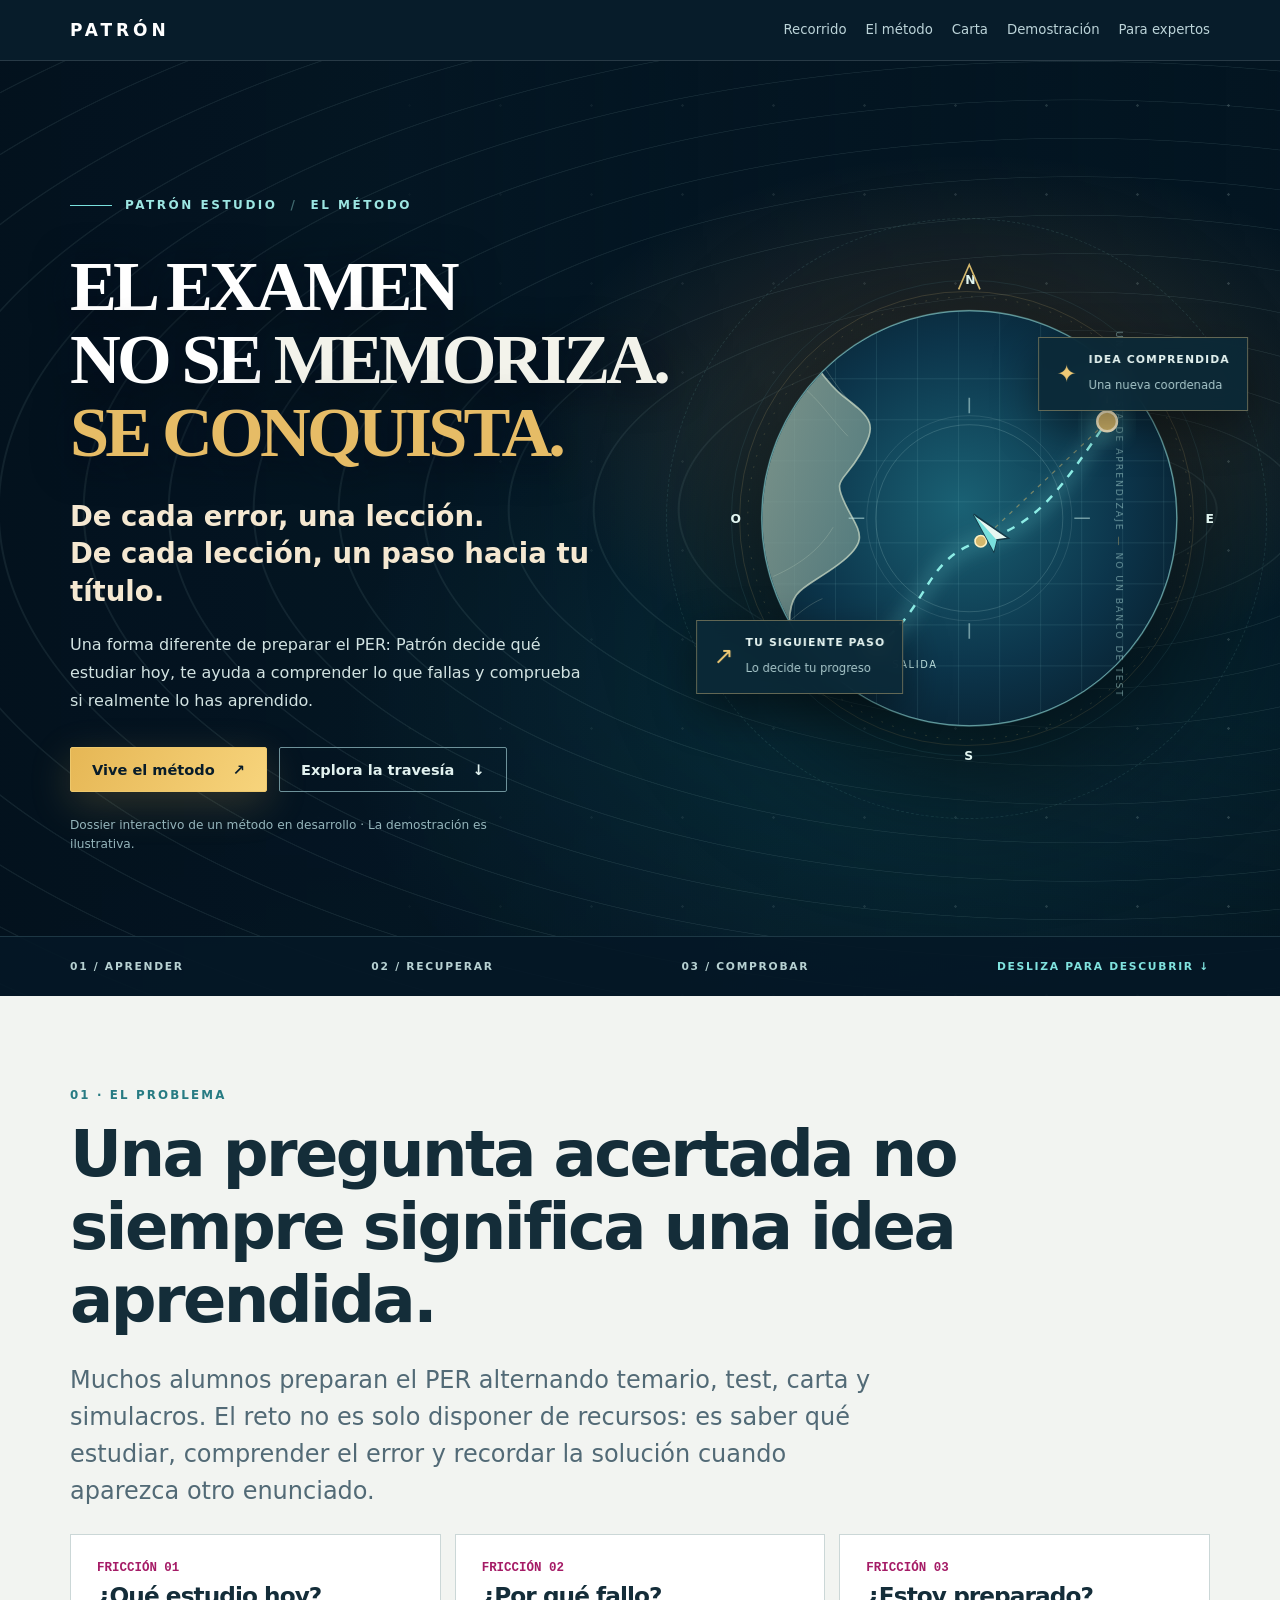
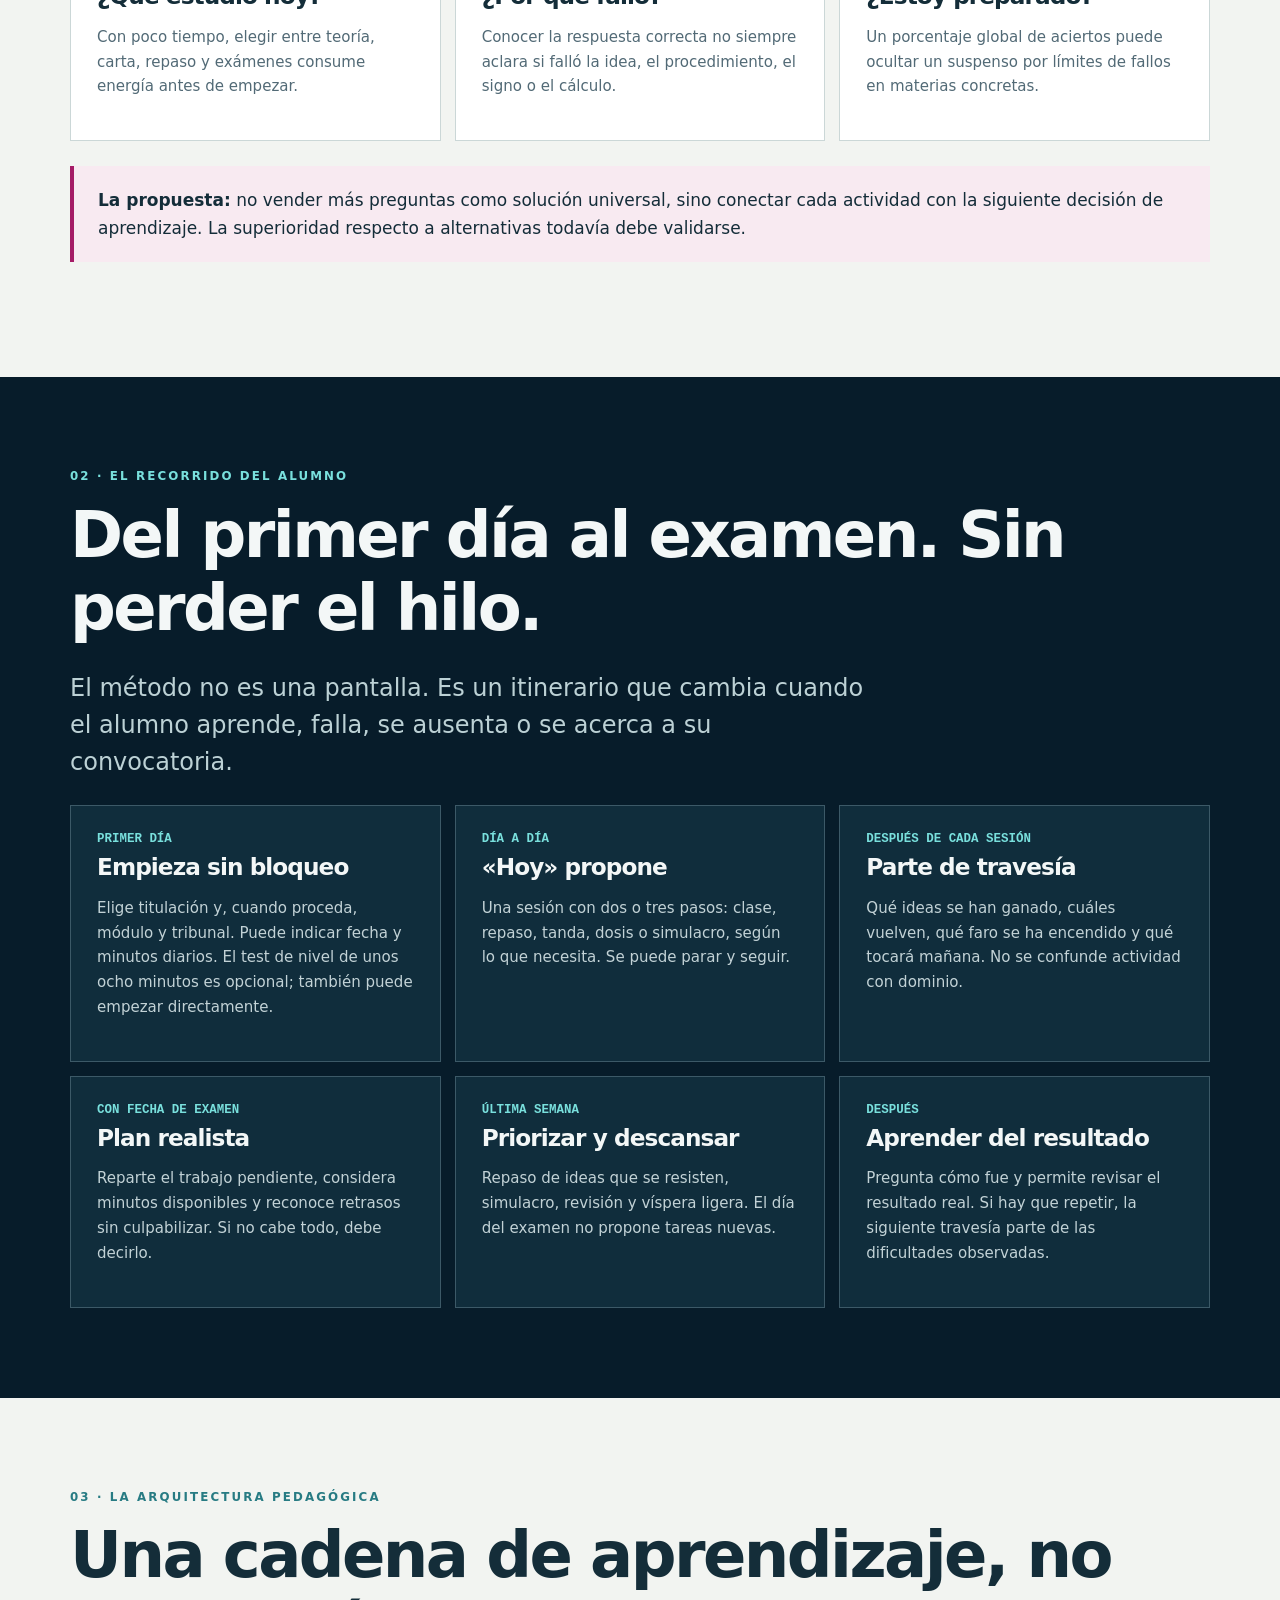
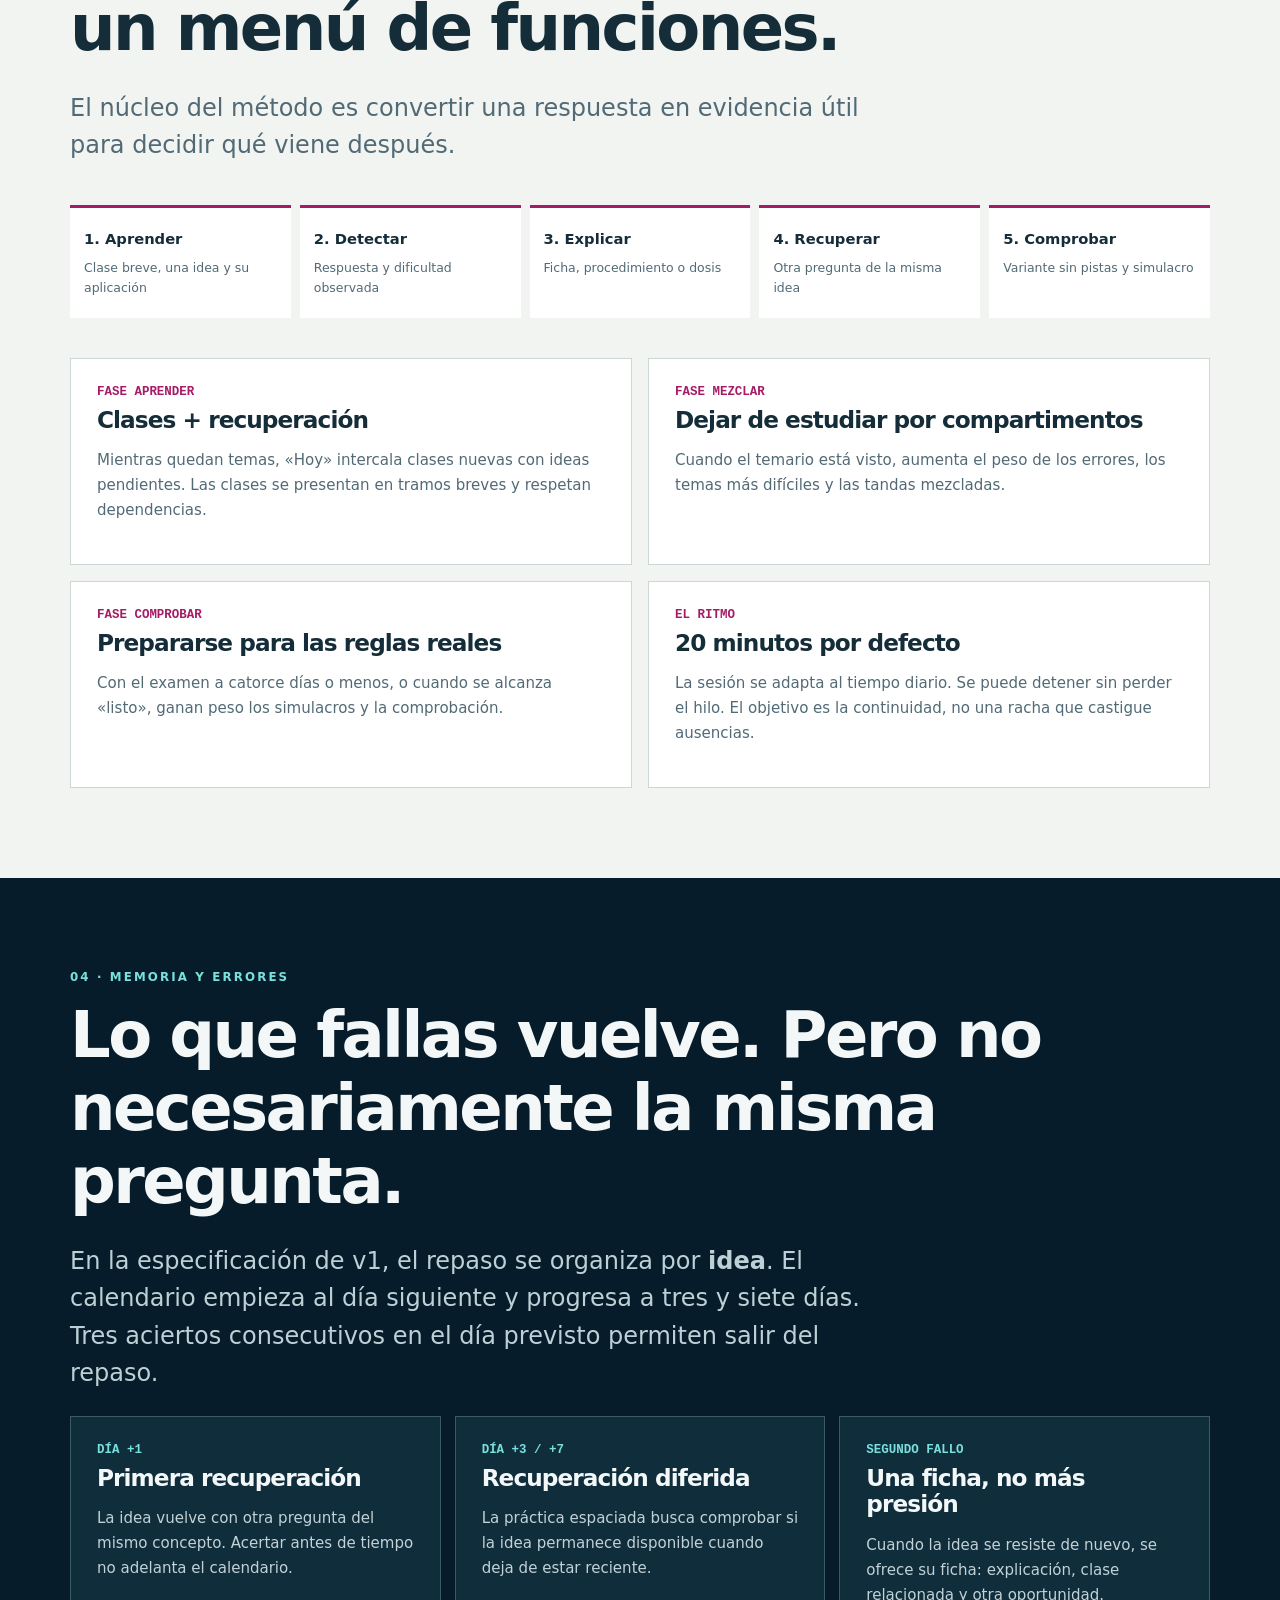
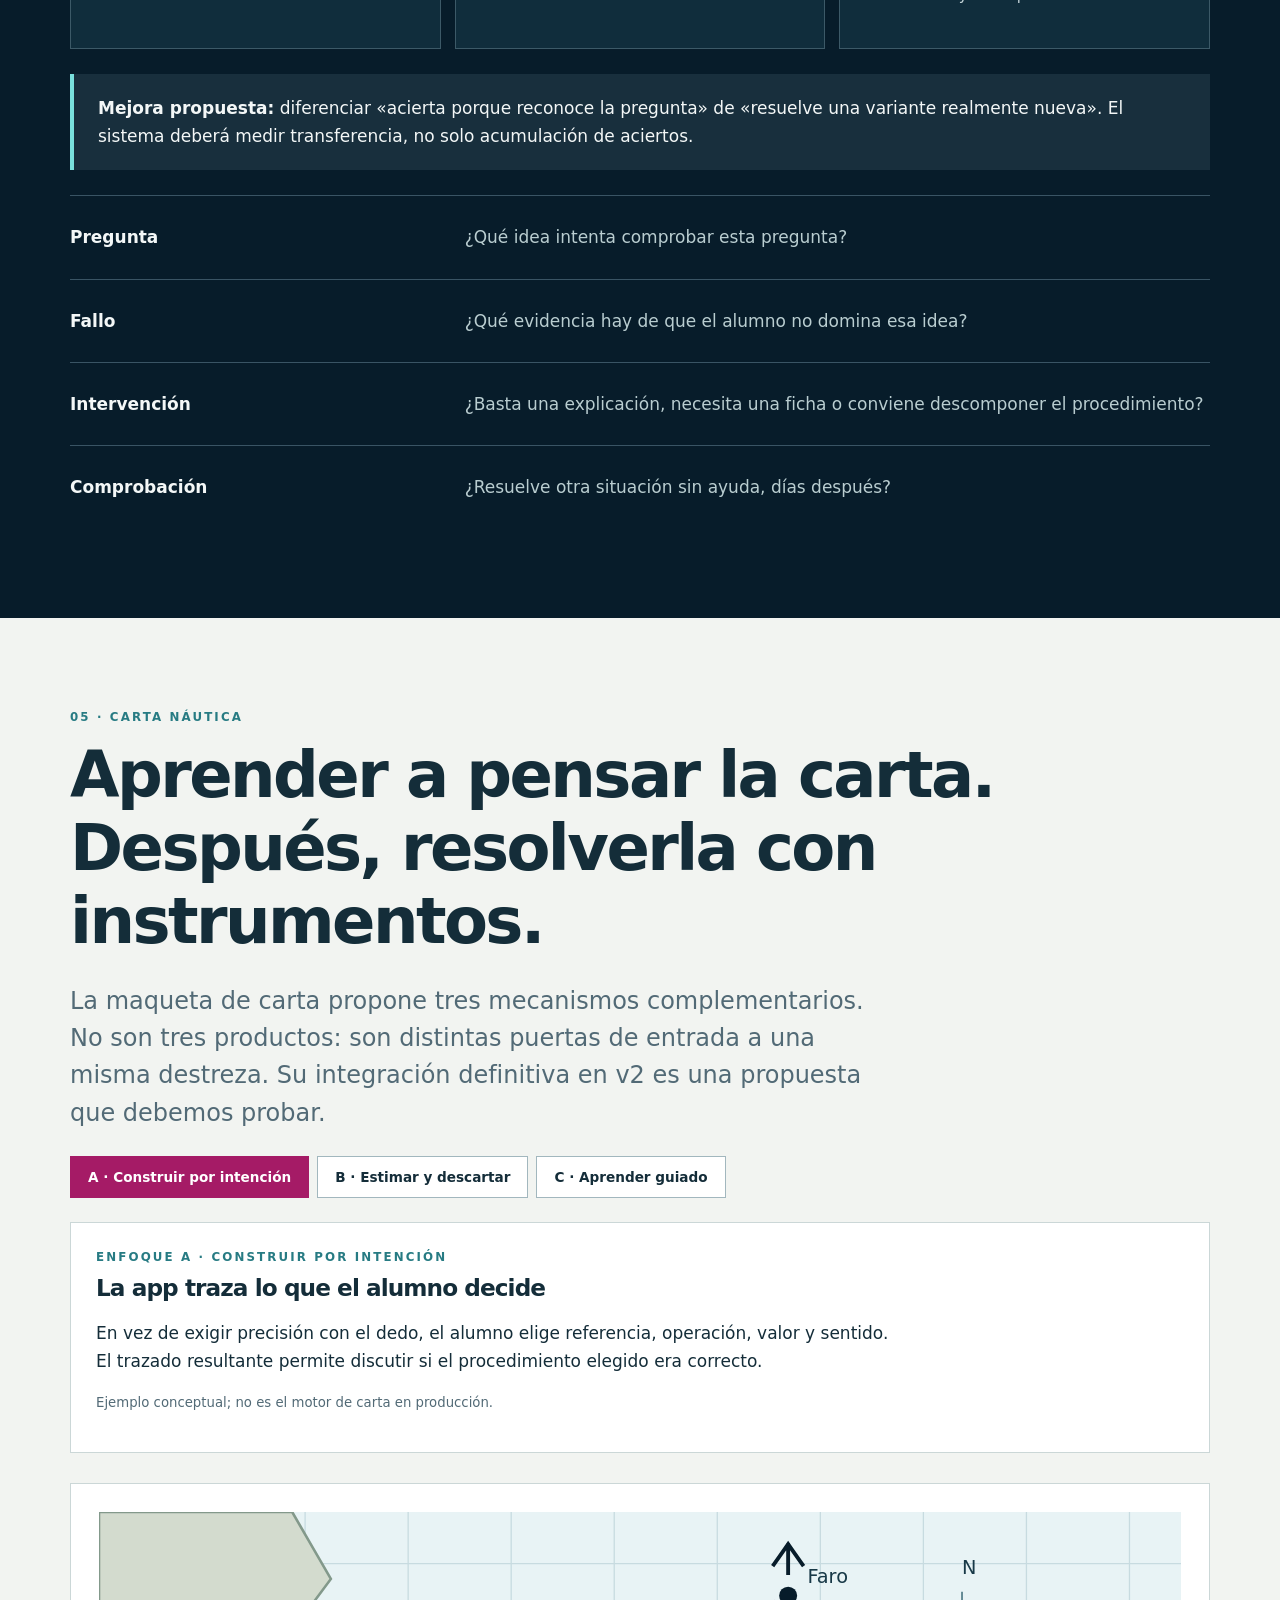
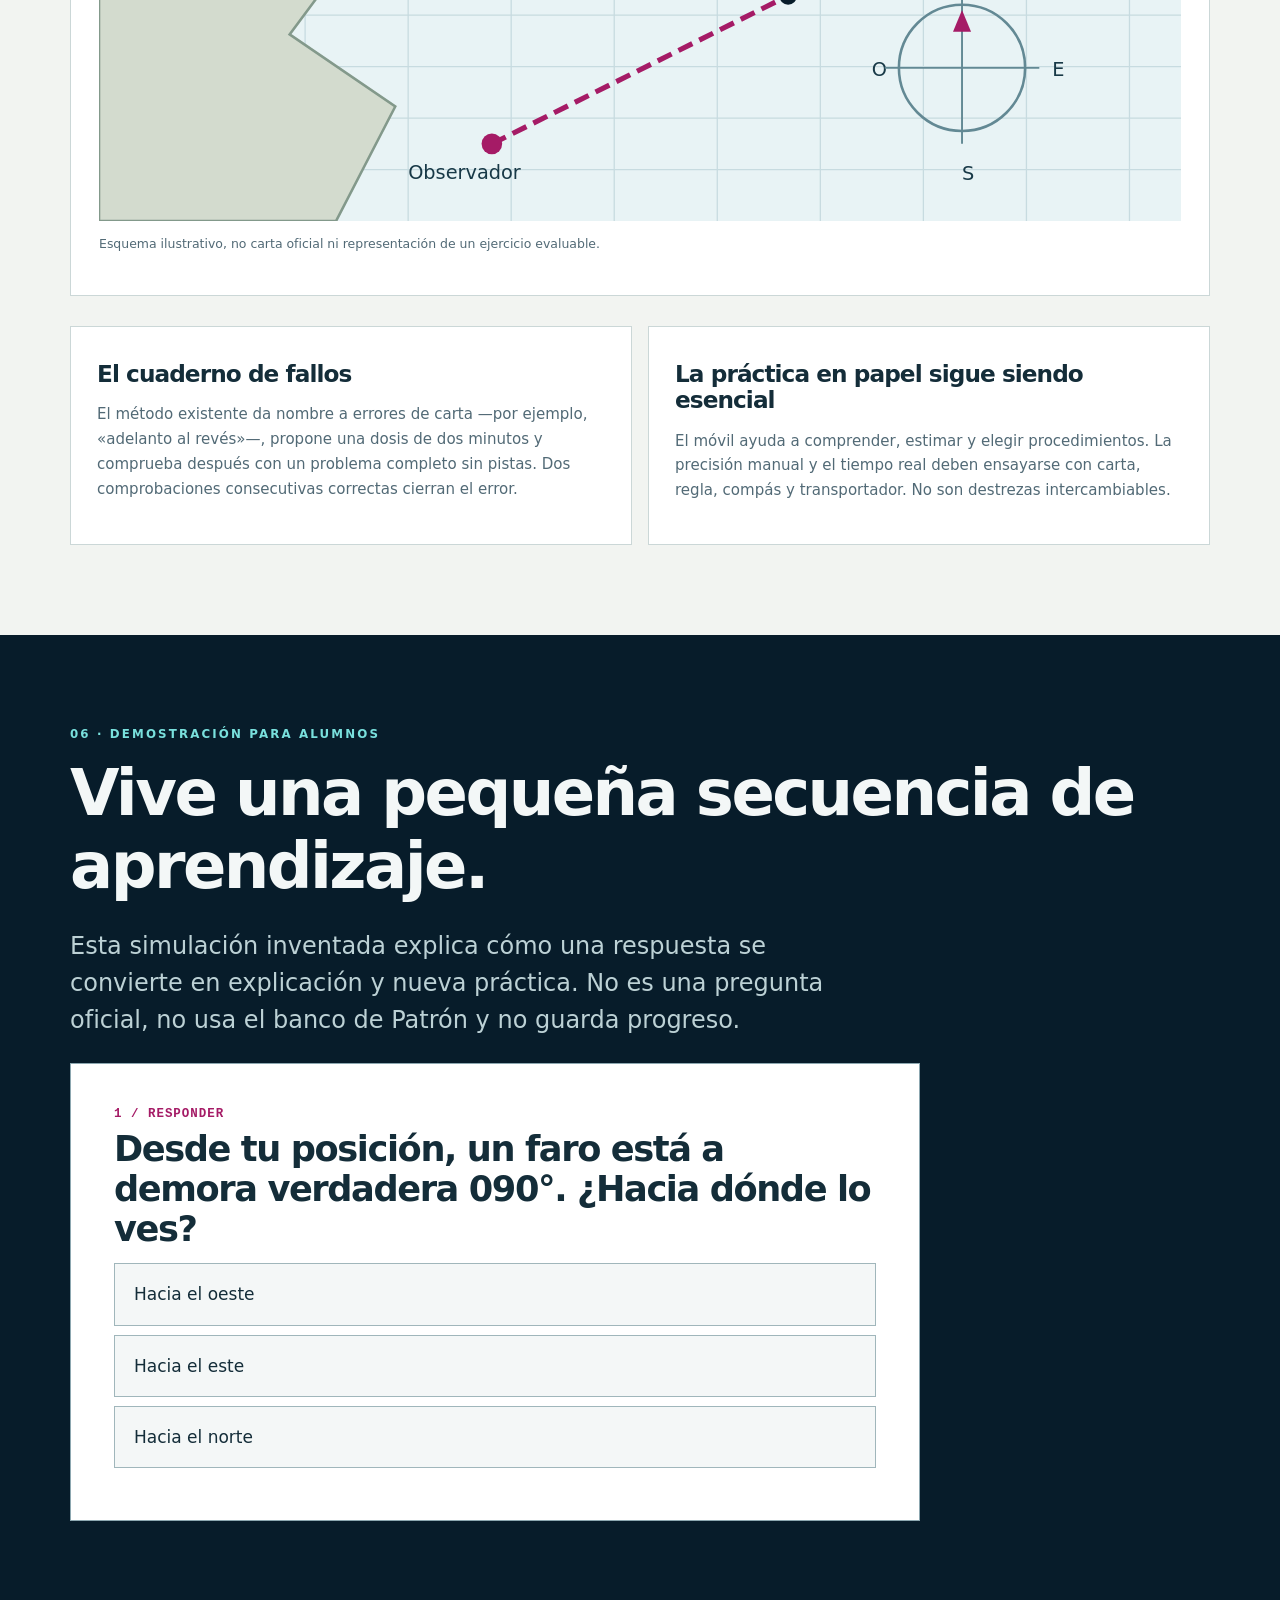
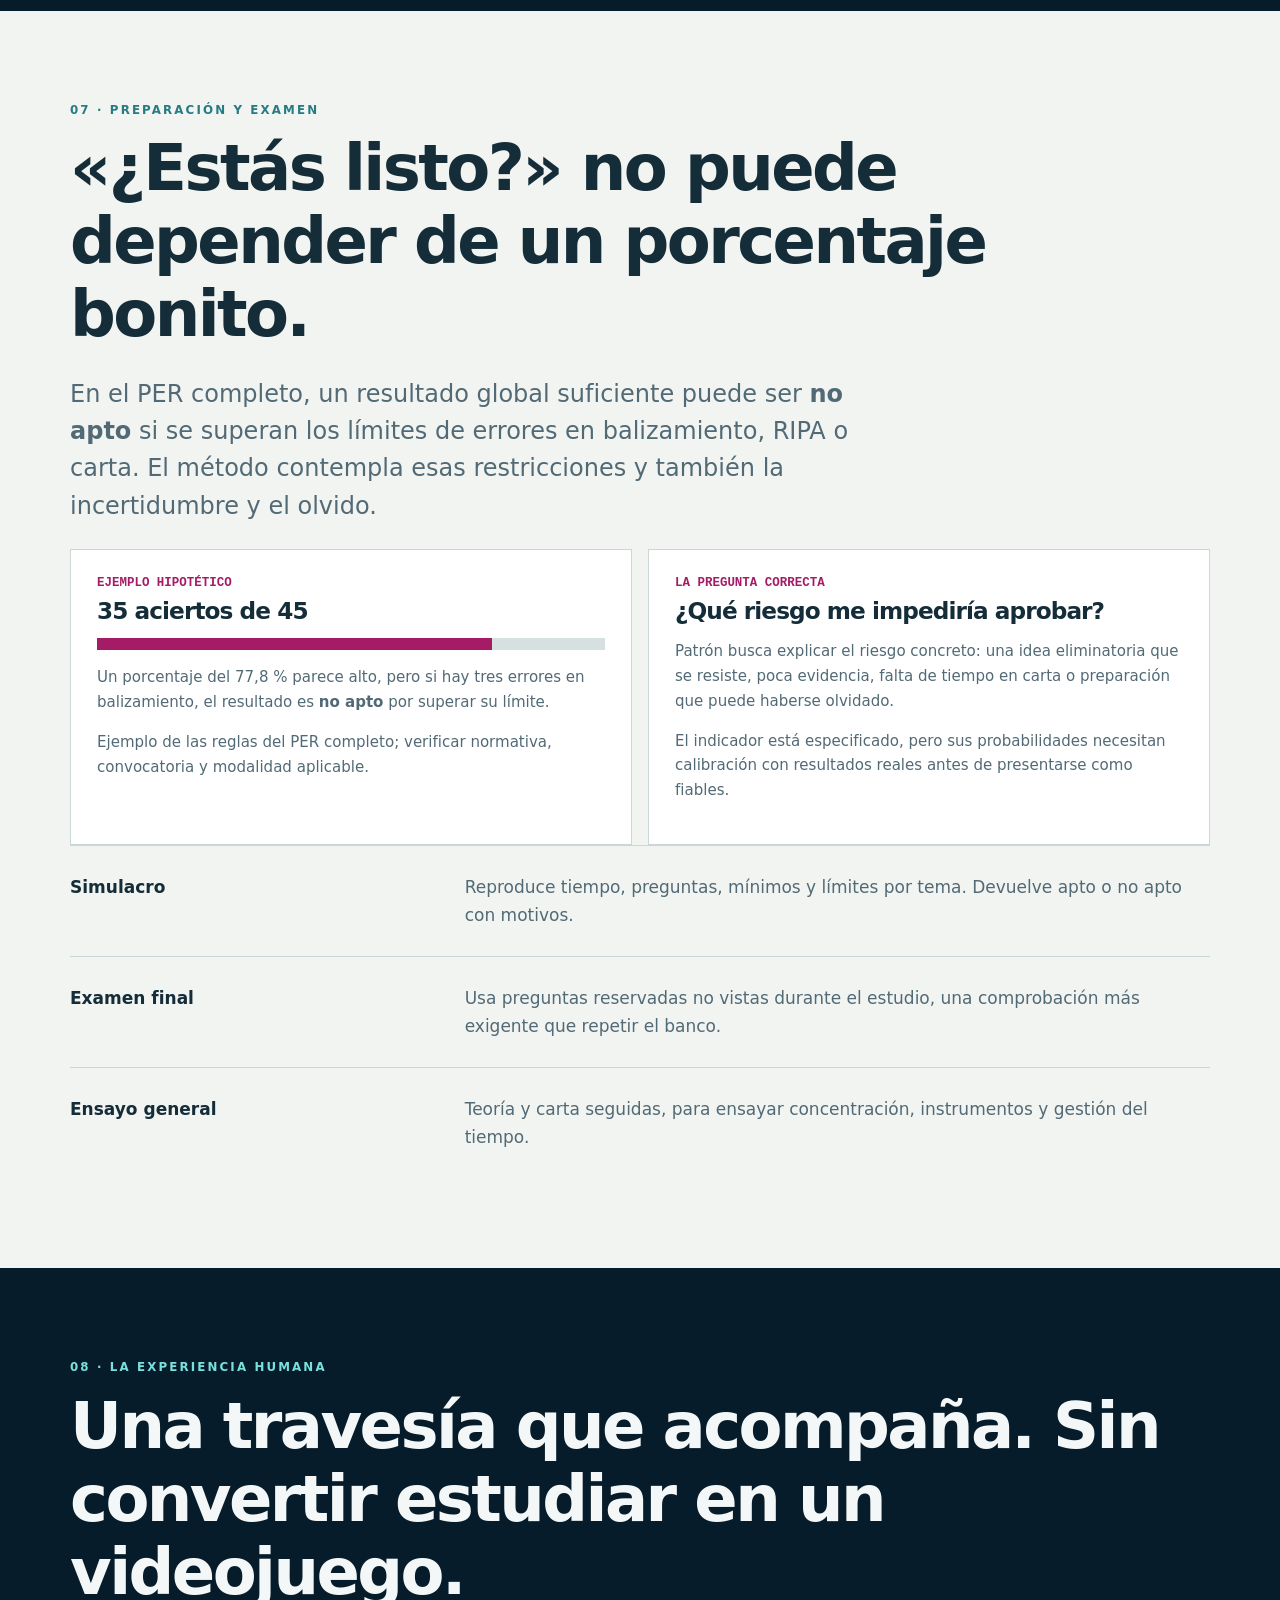
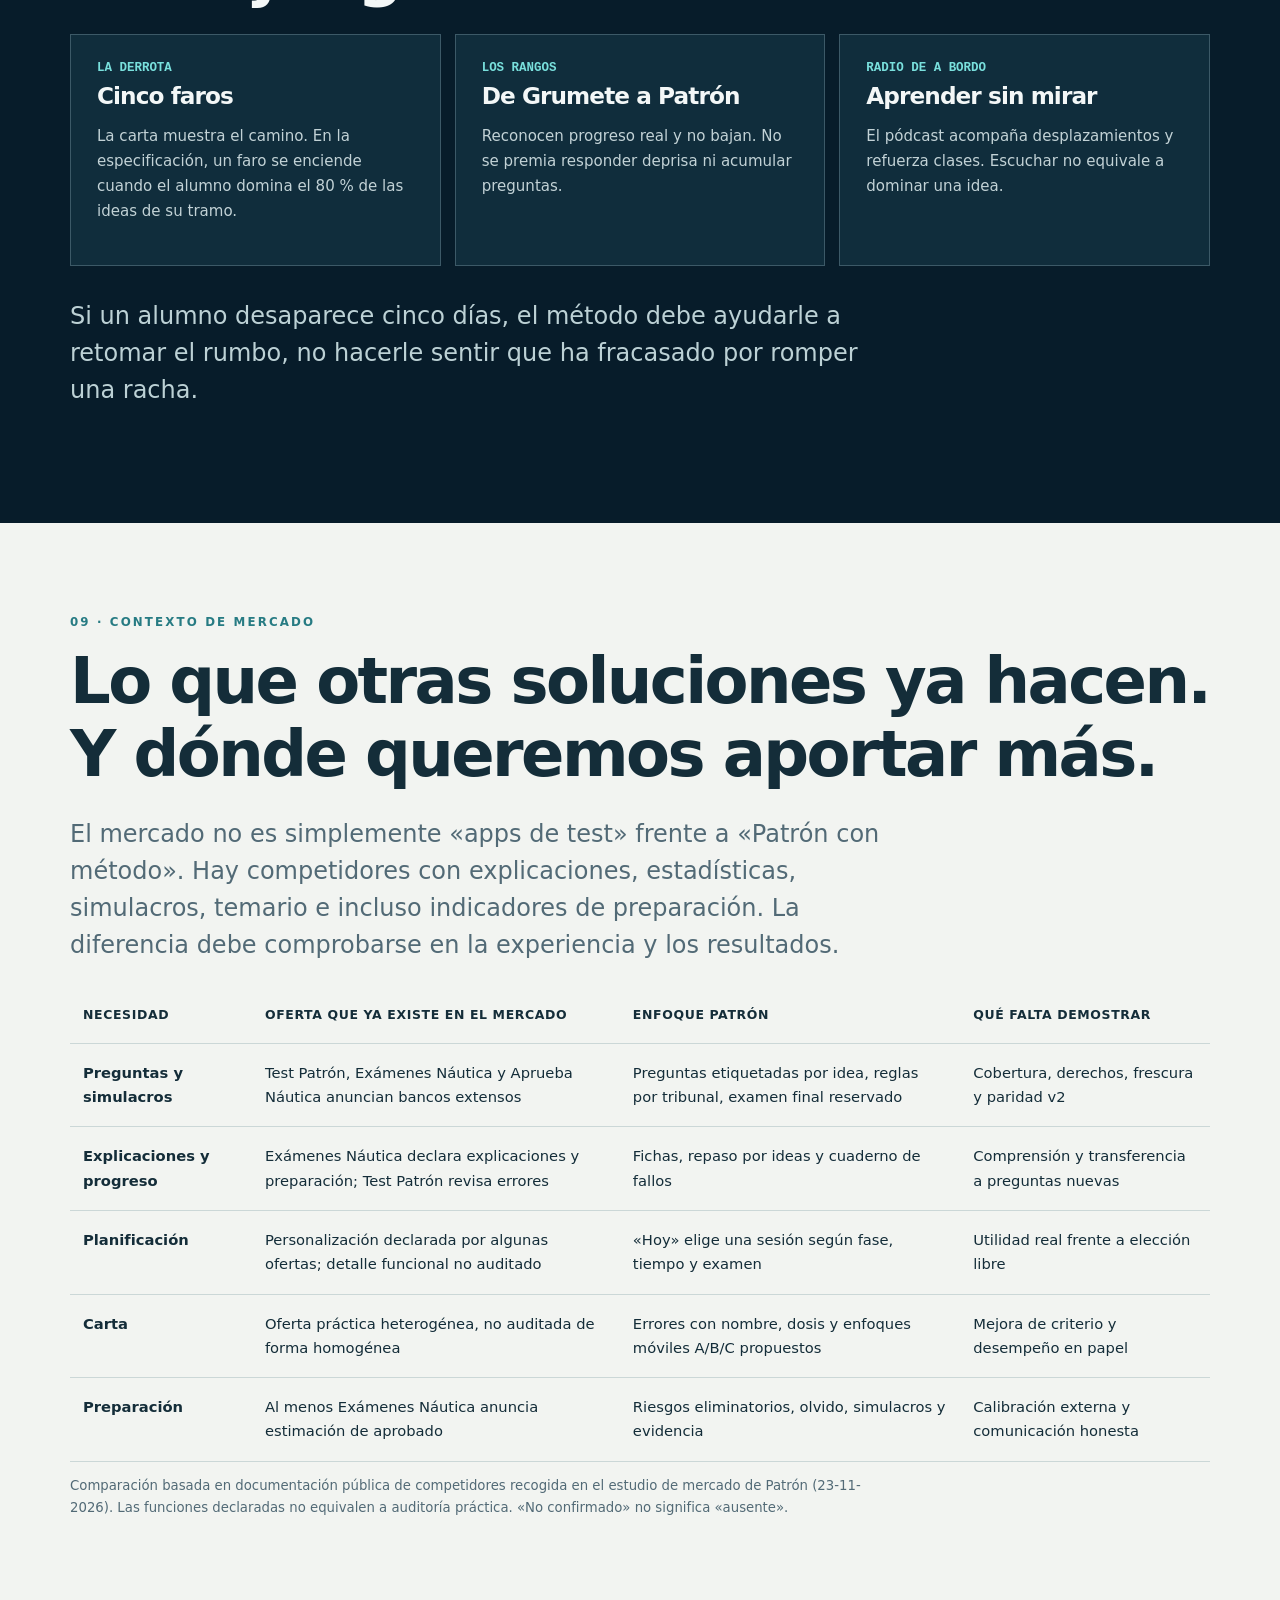
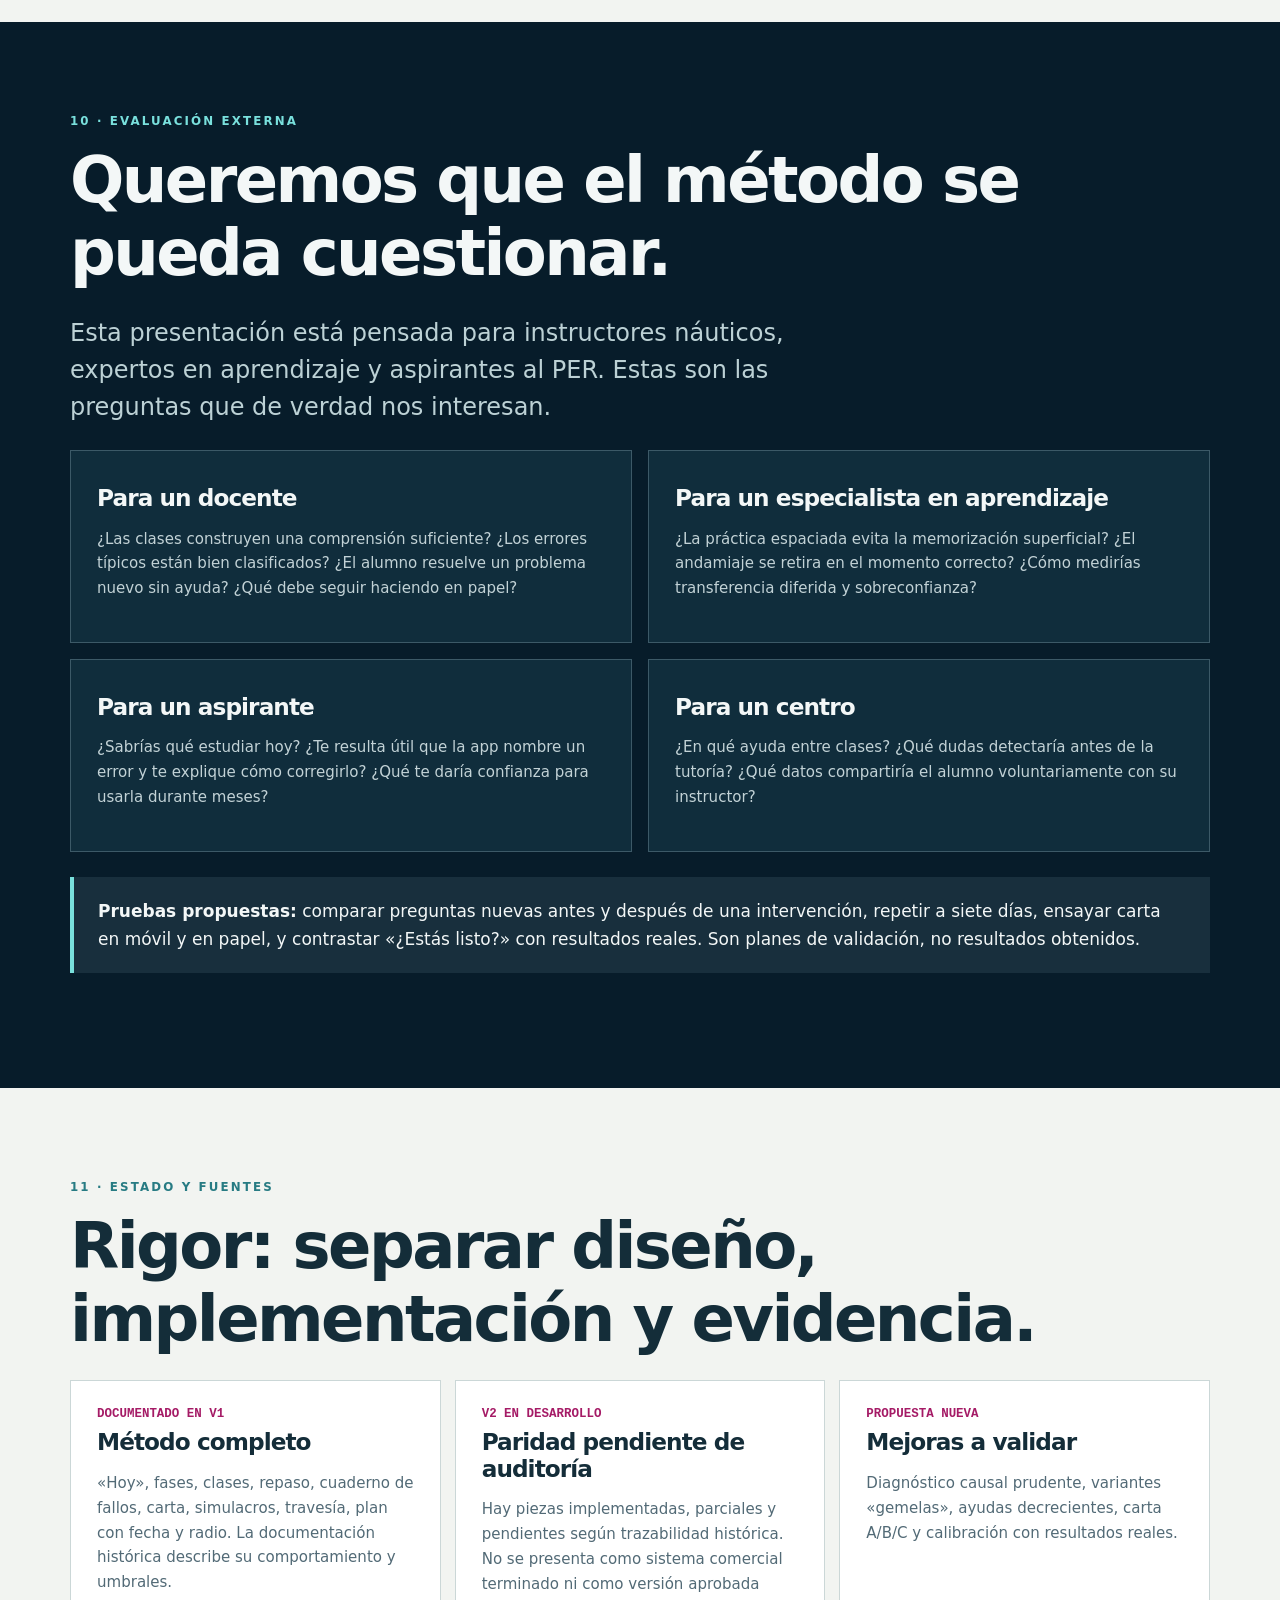
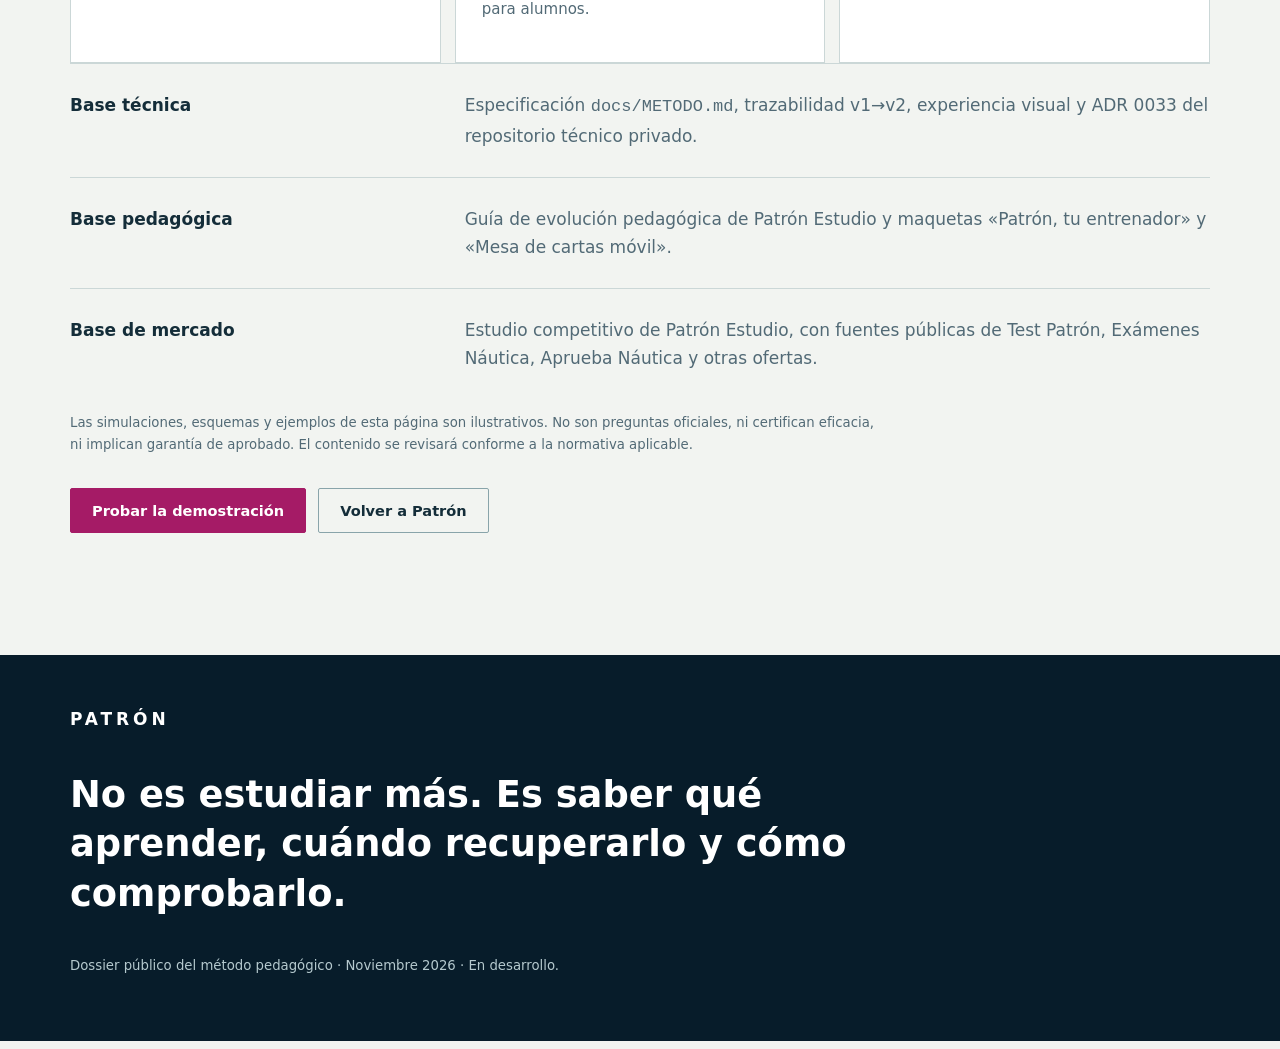
==== metodo.html @ 5b75e289 "design(web): portada cinematografica con fotografia oceanica y tratamiento editorial premium" ====
<!doctype html><html lang="es"><head><meta charset="utf-8"><meta name="viewport" content="width=device-width,initial-scale=1"><meta name="theme-color" content="#071c2a"><title>El método de Patrón Estudio · Dossier pedagógico interactivo</title><meta name="description" content="Descubre en profundidad el método pedagógico de Patrón Estudio: Hoy, clases, repaso por ideas, carta náutica, errores, simulacros, preparación y evaluación experta."><style>:root{--navy:#071c2a;--ink:#142d39;--muted:#526a76;--paper:#f2f4f1;--cyan:#79e0dd;--pink:#a51b66;--line:#cbd7d7;--gold:#d4b76c}*{box-sizing:border-box}html{scroll-behavior:smooth}body{margin:0;background:var(--paper);color:var(--ink);font:17px/1.65 system-ui,-apple-system,Segoe UI,sans-serif}h1,h2,h3,h4{letter-spacing:-.04em;line-height:1.14}h1{font-size:clamp(3.3rem,8vw,7rem);margin:20px 0;max-width:1000px}h2{font-size:clamp(2.25rem,5vw,4.25rem);margin:12px 0 25px}h3{font-size:1.45rem;margin:8px 0 14px}p{max-width:810px}a{color:inherit}.wrap{width:min(1140px,calc(100% - 38px));margin:auto}.eyebrow{font-size:.74rem;font-weight:800;letter-spacing:.18em;text-transform:uppercase;color:#277b83}.dark .eyebrow,.hero .eyebrow{color:var(--cyan)}.lead{font-size:clamp(1.15rem,2vw,1.5rem);line-height:1.55;color:var(--muted)}.dark .lead,.hero .lead{color:#bcd1d5}header{background:var(--navy);color:white;position:sticky;top:0;z-index:20;border-bottom:1px solid #ffffff22}nav{display:flex;align-items:center;justify-content:space-between;gap:16px;padding:16px 0}.logo{font-weight:900;letter-spacing:.23em;text-decoration:none}.navlinks{display:flex;gap:19px;font-size:.83rem}.navlinks a{text-decoration:none;color:#bcd4d9}.hero{background:radial-gradient(ellipse at 80% 40%,#1e5061,#071c2a 68%);color:white;padding:112px 0 110px;overflow:hidden}.hero .sub{font-size:1.18rem;color:#c4d8d8}.buttons{display:flex;gap:12px;flex-wrap:wrap;margin:32px 0}.btn{border:1px solid #89a4aa;background:transparent;color:inherit;display:inline-block;padding:13px 21px;font:700 .91rem system-ui;cursor:pointer;text-decoration:none;border-radius:2px}.btn.primary{background:var(--cyan);color:var(--navy);border-color:var(--cyan)}.btn.magenta{background:var(--pink);border-color:var(--pink);color:white}.btn:focus-visible,button:focus-visible,a:focus-visible{outline:3px solid #e7b94a;outline-offset:3px}section{padding:90px 0}.dark{background:var(--navy);color:#f3f7f7}.grid{display:grid;grid-template-columns:repeat(3,1fr);gap:14px}.two{display:grid;grid-template-columns:repeat(2,1fr);gap:16px}.tile{padding:26px;background:white;border:1px solid var(--line)}.dark .tile{background:#102d3c;border-color:#3c5967}.tile p,.tile li{font-size:.94rem;color:var(--muted)}.dark .tile p,.dark .tile li{color:#c2d2d6}.tile .num{font:800 .78rem ui-monospace,monospace;color:var(--pink)}.dark .tile .num{color:var(--cyan)}.flow{display:grid;grid-template-columns:repeat(5,1fr);gap:9px;margin:40px 0}.flow>div{padding:19px 14px;border-top:3px solid var(--pink);background:#fff}.flow b{display:block;font-size:.92rem}.flow span{display:block;color:var(--muted);font-size:.78rem;margin-top:7px}.band{border-top:1px solid var(--line);padding:27px 0;display:grid;grid-template-columns:1fr 2fr;gap:22px}.band p{margin:0;color:var(--muted)}.dark .band{border-color:#395464}.dark .band p{color:#b9cdd0}.small{font-size:.83rem;color:var(--muted)}.dark .small{color:#a9c0c6}.callout{border-left:4px solid var(--pink);background:#f8eaf1;padding:20px 24px;margin:25px 0}.dark .callout{background:#182f3d;border-color:var(--cyan)}.diagram{background:#fff;border:1px solid var(--line);padding:28px;margin:30px 0}.diagram svg{display:block;width:100%;height:auto}.table-scroll{overflow-x:auto}table{border-collapse:collapse;width:100%;font-size:.92rem}th,td{padding:17px 13px;border-bottom:1px solid var(--line);text-align:left;vertical-align:top}th{font-size:.78rem;letter-spacing:.05em;text-transform:uppercase}td:first-child{font-weight:750}details{border-top:1px solid var(--line);padding:20px 0}summary{font-weight:750;cursor:pointer}summary:hover{color:var(--pink)}.demo{background:white;color:var(--ink);border:1px solid #8ca7b0;padding:clamp(20px,4vw,43px);max-width:850px}.demo h3{font-size:clamp(1.55rem,3vw,2.2rem)}.option{display:block;text-align:left;width:100%;padding:16px 19px;margin:9px 0;background:#f4f7f7;border:1px solid #a0b6bb;font:inherit;color:var(--ink);cursor:pointer}.option:hover{border-color:var(--pink)}.progress{font:800 .78rem ui-monospace,monospace;color:var(--pink);text-transform:uppercase;letter-spacing:.08em}.hidden{display:none!important}.answer{border-left:4px solid var(--pink);padding:19px;background:#f8edf2;margin:18px 0}.switch{display:flex;gap:8px;flex-wrap:wrap;margin:24px 0}.switch button{border:1px solid #a2b7be;padding:12px 17px;background:white;color:var(--ink);font:700 .85rem system-ui;cursor:pointer}.switch button[aria-pressed=true]{background:var(--pink);border-color:var(--pink);color:white}.scenario{background:#fff;padding:25px;border:1px solid var(--line);min-height:185px}.meter{height:12px;background:#d6e0e1;position:relative;margin:10px 0}.meter span{display:block;height:100%;background:var(--pink)}.caption{font-size:.78rem;color:var(--muted)}.quote{font-size:clamp(1.4rem,3vw,2.3rem);font-weight:750;line-height:1.35;max-width:900px}footer{background:#071c2a;color:white;padding:50px 0}footer .small{color:#b5c9ce}@media(max-width:850px){.grid,.two{grid-template-columns:1fr 1fr}.flow{grid-template-columns:repeat(3,1fr)}.navlinks a:nth-child(2){display:none}}@media(max-width:620px){.grid,.two,.flow{grid-template-columns:1fr}.band{grid-template-columns:1fr;gap:4px}.navlinks{gap:10px;font-size:.72rem}.navlinks a:nth-child(3){display:none}.hero{padding:70px 0}.hero h1{font-size:3.4rem}section{padding:65px 0}}@media(prefers-reduced-motion:reduce){html{scroll-behavior:auto}}/* Portada editorial inmersiva: identidad visual del método */
.method-hero{position:relative;isolation:isolate;min-height:min(940px,100svh);padding:0;overflow:hidden;background:#061923}
.method-hero .hero-atmosphere{position:absolute;inset:0;z-index:-1;pointer-events:none}
.method-hero .hero-glow{position:absolute;inset:-20%;background:radial-gradient(ellipse at 76% 44%,#2a7380 0%,#103e50 22%,#071c2a 50%,#05151f 77%)}
.method-hero .hero-stars{position:absolute;inset:0;opacity:.28;background-image:radial-gradient(circle,#d6eee9 1px,transparent 1.5px);background-size:91px 89px;mask-image:linear-gradient(90deg,transparent 22%,#000 100%)}
.method-hero .hero-contours{position:absolute;inset:0;background:repeating-radial-gradient(ellipse at 84% 48%,transparent 0 55px,#b7e6e2 56px 57px,transparent 58px 85px);opacity:.065}
.hero-stage{display:grid;grid-template-columns:1.05fr .95fr;align-items:center;gap:0;min-height:770px;padding-top:85px;padding-bottom:105px;position:relative}
.hero-copy{position:relative;z-index:4;padding:50px 0 25px}.hero-kicker{display:flex;align-items:center;gap:13px;color:#9ce6e2;font-weight:800;font-size:.75rem;letter-spacing:.21em}.hero-kicker-line{width:42px;height:1px;background:var(--cyan)}.kicker-separator{opacity:.4}
.method-hero h1{font-size:clamp(3.6rem,5.6vw,6.25rem);line-height:.99;letter-spacing:-.068em;white-space:nowrap;max-width:none;margin:34px 0 28px;font-weight:900;text-shadow:0 8px 38px #02121d66}
.method-hero h1 em{font-style:normal;color:#a7d5d6;text-decoration:line-through;text-decoration-color:#d4b76c;text-decoration-thickness:4px}
.method-hero h1 span{color:#7de4df}
.hero-subtitle{font-size:clamp(1.28rem,2.15vw,1.82rem);font-weight:700;line-height:1.38;color:#f1f5f0;margin:0 0 20px}
.method-hero .hero-description{font-size:1rem;line-height:1.75;color:#b5cdd1;max-width:520px;margin:0}
.method-hero .hero-buttons{margin:32px 0 24px}.hero-cta{box-shadow:0 12px 42px #72dfdb22}.hero-cta span,.hero-secondary span{margin-left:13px}.hero-secondary{color:#e1f1ef;border-color:#6e929a}
.hero-disclaimer{font-size:.76rem;color:#95b5bb;max-width:480px;line-height:1.55}
.hero-visual{position:relative;min-width:0;aspect-ratio:1;display:flex;align-items:center;justify-content:center;transform:translateX(5%)}
.hero-chart{width:min(115%,690px);height:auto;filter:drop-shadow(0 35px 75px #0008);animation:chart-appear 1.1s ease both}
.hero-orbit{position:absolute;border-radius:50%;border:1px solid #89d8d122;pointer-events:none}.orbit-outer{width:111%;aspect-ratio:1;transform:rotate(-18deg);border-style:dashed}.orbit-inner{width:84%;aspect-ratio:1;border-color:#e0c27e33}
.chart-float{position:absolute;display:flex;align-items:center;gap:12px;background:#0b2938e8;backdrop-filter:blur(10px);border:1px solid #8acbd54d;box-shadow:0 16px 45px #0006;padding:13px 17px;color:#e5f4f1;z-index:2}
.chart-float strong{font-size:.67rem;letter-spacing:.11em;display:block}.chart-float small{font-size:.72rem;color:#aac9cc}.float-icon{font-size:1.5rem;color:#d7c187}.float-top{top:18%;right:-2%}.float-bottom{bottom:19%;left:0}
.hero-side-label{position:absolute;right:-12%;top:48%;transform:rotate(90deg);font-size:.57rem;letter-spacing:.22em;color:#a6d4d2;opacity:.6}.hero-side-label span{color:#d4b76c}
.hero-bottom-bar{position:absolute;bottom:0;left:0;right:0;border-top:1px solid #91ced02e;background:#06182399}.hero-bottom-bar .wrap{display:flex;align-items:center;justify-content:space-between;gap:15px;padding:21px 0;color:#b7d1d2;font-size:.67rem;letter-spacing:.16em;font-weight:800}.hero-bottom-bar a{text-decoration:none;color:#80e3df}
@keyframes chart-appear{from{opacity:0;transform:translateY(25px) scale(.96)}to{opacity:1;transform:translateY(0) scale(1)}}
@media(max-width:1050px){.method-hero h1{font-size:clamp(3.2rem,5.8vw,5rem)}.hero-visual{transform:translateX(0)}.chart-float{padding:9px}.hero-side-label{display:none}}
@media(max-width:760px){.method-hero{min-height:0}.hero-stage{display:flex;flex-direction:column;align-items:stretch;min-height:0;padding-top:50px;padding-bottom:95px}.hero-copy{padding:35px 0 0}.method-hero h1{font-size:clamp(3.05rem,9.1vw,5.4rem);white-space:normal}.hero-visual{width:100%;max-width:540px;margin:-5px auto -15px;aspect-ratio:1.04}.hero-chart{width:100%}.float-top{top:13%;right:0}.float-bottom{bottom:15%;left:0}.hero-bottom-bar .wrap{font-size:.58rem}.hero-bottom-bar .wrap span:nth-child(3){display:none}}
@media(max-width:420px){.method-hero h1{font-size:clamp(2.7rem,10.1vw,3.6rem)}.hero-kicker{font-size:.6rem}.chart-float{gap:6px}.chart-float strong{font-size:.55rem}.chart-float small{font-size:.6rem}.float-icon{font-size:1.1rem}.hero-bottom-bar .wrap span:nth-child(2){display:none}}
@media(prefers-reduced-motion:reduce){.hero-chart{animation:none}}
/* Cinematic ocean photograph, lighthouse-like navigation glow and premium editorial contrast */
.method-hero{background:#031521}
.method-hero .hero-atmosphere{z-index:-1}
.method-hero .hero-glow{inset:0;background:linear-gradient(90deg,rgba(3,18,30,.98) 0%,rgba(4,22,35,.94) 32%,rgba(4,22,35,.64) 57%,rgba(4,22,35,.3) 100%),linear-gradient(0deg,rgba(3,17,27,.92),transparent 30%),url('https://images.unsplash.com/photo-1518837695005-2083093ee35b?auto=format&fit=crop&w=2200&q=85') center 54%/cover no-repeat}
.method-hero .hero-glow:after{content:"";position:absolute;inset:0;background:radial-gradient(ellipse at 76% 38%,rgba(232,169,90,.21),transparent 32%),radial-gradient(ellipse at 71% 70%,rgba(38,176,188,.17),transparent 44%);mix-blend-mode:screen}
.method-hero .hero-stars{opacity:.18}
.method-hero .hero-contours{opacity:.08}
.method-hero h1{font-family:Georgia,'Times New Roman',serif;font-weight:700;font-size:clamp(3.25rem,5.5vw,6.1rem);letter-spacing:-.055em;line-height:1.04;text-shadow:0 5px 40px #00101fd9}
.method-hero h1 em{text-decoration:none;color:#f3f3eb}
.method-hero h1 span{color:#e6bc66}
.method-hero .hero-subtitle{color:#f5e8d1}
.method-hero .hero-description{color:#d2e3e2}
.method-hero .btn.primary{background:linear-gradient(120deg,#e6b755,#f7d47c);border-color:#edc86d;color:#081c2a;box-shadow:0 12px 40px #dcb35936}
.hero-chart{filter:drop-shadow(0 35px 75px #000b);opacity:.94}
.chart-float{border-color:#e5c78266}
.float-icon{color:#efc975}
.hero-bottom-bar{background:#051826e6}
@media(max-width:760px){.method-hero .hero-glow{background:linear-gradient(180deg,rgba(3,18,30,.95) 0%,rgba(4,22,35,.88) 43%,rgba(4,22,35,.56) 72%,rgba(4,22,35,.92) 100%),url('https://images.unsplash.com/photo-1518837695005-2083093ee35b?auto=format&fit=crop&w=1100&q=80') center/cover no-repeat}.method-hero h1{font-size:clamp(2.85rem,8.4vw,5rem)}}
</style></head><body><header><nav class="wrap"><a class="logo" href="./">PATRÓN</a><div class="navlinks"><a href="#recorrido">Recorrido</a><a href="#motor">El método</a><a href="#carta">Carta</a><a href="#experiencia">Demostración</a><a href="#expertos">Para expertos</a></div></nav></header>
<main><div class="hero method-hero">
<div class="hero-atmosphere" aria-hidden="true"><div class="hero-glow"></div><div class="hero-stars"></div><div class="hero-contours"></div></div>
<div class="wrap hero-stage">
  <div class="hero-copy">
    <div class="hero-kicker"><span class="hero-kicker-line"></span> PATRÓN ESTUDIO <span class="kicker-separator">/</span> EL MÉTODO</div>
    <h1>EL EXAMEN<br>NO SE <em>MEMORIZA.</em><br><span>SE CONQUISTA.</span></h1>
    <p class="hero-subtitle">De cada error, una lección.<br>De cada lección, un paso hacia tu título.</p>
    <p class="hero-description">Una forma diferente de preparar el PER: Patrón decide qué estudiar hoy, te ayuda a comprender lo que fallas y comprueba si realmente lo has aprendido.</p>
    <div class="buttons hero-buttons"><a href="#experiencia" class="btn primary hero-cta">Vive el método <span aria-hidden="true">↗</span></a><a href="#recorrido" class="btn hero-secondary">Explora la travesía <span aria-hidden="true">↓</span></a></div>
    <p class="hero-disclaimer">Dossier interactivo de un método en desarrollo · La demostración es ilustrativa.</p>
  </div>
  <div class="hero-visual" aria-hidden="true">
    <div class="hero-orbit orbit-outer"></div><div class="hero-orbit orbit-inner"></div>
    <svg class="hero-chart" viewBox="0 0 660 690" xmlns="http://www.w3.org/2000/svg">
      <defs><radialGradient id="water" cx="48%" cy="47%" r="65%"><stop offset="0" stop-color="#1a6174"/><stop offset=".6" stop-color="#0c354b"/><stop offset="1" stop-color="#071c2a"/></radialGradient><linearGradient id="shore" x1="0" x2="1" y1="0" y2="1"><stop stop-color="#a5b8a4"/><stop offset="1" stop-color="#567e80"/></linearGradient><linearGradient id="beam" x1="0" x2="1"><stop stop-color="#79e0dd" stop-opacity="0"/><stop offset=".55" stop-color="#79e0dd" stop-opacity=".32"/><stop offset="1" stop-color="#79e0dd" stop-opacity="0"/></linearGradient><filter id="halo"><feGaussianBlur stdDeviation="9"/></filter><clipPath id="chartClip"><circle cx="333" cy="344" r="252"/></clipPath></defs>
      <circle cx="333" cy="344" r="290" fill="none" stroke="#73c4cb" stroke-opacity=".12"/><circle cx="333" cy="344" r="270" fill="none" stroke="#d5bf7c" stroke-opacity=".24" stroke-dasharray="2 12"/>
      <circle cx="333" cy="344" r="253" fill="url(#water)" stroke="#7ac9cb" stroke-opacity=".4" stroke-width="2"/>
      <g clip-path="url(#chartClip)">
        <g stroke="#a4e2e1" stroke-opacity=".13" stroke-width="1"><path d="M70 174H595M70 224H595M70 274H595M70 324H595M70 374H595M70 424H595M70 474H595M70 524H595M120 75V605M170 75V605M220 75V605M270 75V605M320 75V605M370 75V605M420 75V605M470 75V605M520 75V605M570 75V605"/></g>
        <path d="M68 112C135 115 142 167 179 195S221 230 200 266 166 294 182 327 214 370 174 400 114 428 114 470 129 528 72 572Z" fill="url(#shore)" opacity=".78"/>
        <path d="M68 112C135 115 142 167 179 195S221 230 200 266 166 294 182 327 214 370 174 400 114 428 114 470 129 528 72 572" fill="none" stroke="#d3e1ca" stroke-opacity=".7" stroke-width="2"/>
        <path d="M108 110C155 145 163 179 195 210M99 165C143 185 157 215 185 244M94 415C130 399 152 380 167 355M88 495C117 464 139 448 154 442" fill="none" stroke="#d5e0cc" stroke-opacity=".26"/>
        <path d="M218 500C285 456 275 394 347 372S443 309 501 226" fill="none" stroke="#7be1e0" stroke-opacity=".16" stroke-width="23" filter="url(#halo)"/>
        <path d="M218 500C285 456 275 394 347 372S443 309 501 226" fill="none" stroke="#8cece5" stroke-width="3" stroke-dasharray="10 10"/>
        <circle cx="218" cy="500" r="7" fill="#d4b76c" stroke="#fff0c2" stroke-width="2"/><circle cx="347" cy="372" r="7" fill="#d4b76c" stroke="#fff0c2" stroke-width="2"/>
        <circle cx="501" cy="226" r="29" fill="#7ae2df" opacity=".16" filter="url(#halo)"/><circle cx="501" cy="226" r="12" fill="#d4b76c" stroke="#fff2cc" stroke-width="3"/><path d="M501 204V188M493 196L501 188 509 196" fill="none" stroke="#e9e6b8" stroke-width="2"/>
        <path d="M347 372L501 226" stroke="#d4b76c" stroke-opacity=".5" stroke-width="1.5" stroke-dasharray="5 7"/>
        <g transform="translate(357 360) rotate(-42)"><path d="M0 -28L12 22 0 14 -12 22Z" fill="#e7f7f1" stroke="#143847" stroke-width="2"/><path d="M0 -28L0 14 -12 22Z" fill="#79e0dd"/></g>
        <g font-family="system-ui" font-size="12" letter-spacing="2" fill="#c1e5e3"><text x="239" y="526">SALIDA</text><text x="464" y="178">OBJETIVO</text></g>
      </g>
      <g transform="translate(333 344)" stroke="#c2e7e4" stroke-opacity=".55" fill="none"><circle r="114" stroke-opacity=".22"/><circle r="125" stroke-opacity=".15"/><path d="M0 -147V-128M0 128V147M-147 0H-128M128 0H147" stroke-width="2"/></g>
      <g font-family="system-ui" fill="#e2f6f1" font-size="15" font-weight="700"><text x="328" y="59">N</text><text x="327" y="639">S</text><text x="42" y="350">O</text><text x="621" y="350">E</text></g>
      <circle cx="333" cy="344" r="253" fill="none" stroke="#a8f0e9" stroke-opacity=".5" stroke-width="1"/>
      <path d="M320 65L333 35 346 65" fill="none" stroke="#d4b76c" stroke-width="2"/>
    </svg>
    <div class="chart-float float-top"><span class="float-icon">✦</span><div><strong>IDEA COMPRENDIDA</strong><small>Una nueva coordenada</small></div></div>
    <div class="chart-float float-bottom"><span class="float-icon">↗</span><div><strong>TU SIGUIENTE PASO</strong><small>Lo decide tu progreso</small></div></div>
    <div class="hero-side-label">UNA TRAVESÍA DE APRENDIZAJE <span>—</span> NO UN BANCO DE TEST</div>
  </div>
</div>
<div class="hero-bottom-bar"><div class="wrap"><span>01 / APRENDER</span><span>02 / RECUPERAR</span><span>03 / COMPROBAR</span><a href="#problema">DESLIZA PARA DESCUBRIR <span aria-hidden="true">↓</span></a></div></div>
</div>
<section id="problema"><div class="wrap"><div class="eyebrow">01 · El problema</div><h2>Una pregunta acertada no siempre significa una idea aprendida.</h2><p class="lead">Muchos alumnos preparan el PER alternando temario, test, carta y simulacros. El reto no es solo disponer de recursos: es saber qué estudiar, comprender el error y recordar la solución cuando aparezca otro enunciado.</p><div class="grid"><article class="tile"><div class="num">FRICCIÓN 01</div><h3>¿Qué estudio hoy?</h3><p>Con poco tiempo, elegir entre teoría, carta, repaso y exámenes consume energía antes de empezar.</p></article><article class="tile"><div class="num">FRICCIÓN 02</div><h3>¿Por qué fallo?</h3><p>Conocer la respuesta correcta no siempre aclara si falló la idea, el procedimiento, el signo o el cálculo.</p></article><article class="tile"><div class="num">FRICCIÓN 03</div><h3>¿Estoy preparado?</h3><p>Un porcentaje global de aciertos puede ocultar un suspenso por límites de fallos en materias concretas.</p></article></div><div class="callout"><strong>La propuesta:</strong> no vender más preguntas como solución universal, sino conectar cada actividad con la siguiente decisión de aprendizaje. La superioridad respecto a alternativas todavía debe validarse.</div></div></section>
<section id="recorrido" class="dark"><div class="wrap"><div class="eyebrow">02 · El recorrido del alumno</div><h2>Del primer día al examen. Sin perder el hilo.</h2><p class="lead">El método no es una pantalla. Es un itinerario que cambia cuando el alumno aprende, falla, se ausenta o se acerca a su convocatoria.</p><div class="grid"><div class="tile"><div class="num">PRIMER DÍA</div><h3>Empieza sin bloqueo</h3><p>Elige titulación y, cuando proceda, módulo y tribunal. Puede indicar fecha y minutos diarios. El test de nivel de unos ocho minutos es opcional; también puede empezar directamente.</p></div><div class="tile"><div class="num">DÍA A DÍA</div><h3>«Hoy» propone</h3><p>Una sesión con dos o tres pasos: clase, repaso, tanda, dosis o simulacro, según lo que necesita. Se puede parar y seguir.</p></div><div class="tile"><div class="num">DESPUÉS DE CADA SESIÓN</div><h3>Parte de travesía</h3><p>Qué ideas se han ganado, cuáles vuelven, qué faro se ha encendido y qué tocará mañana. No se confunde actividad con dominio.</p></div><div class="tile"><div class="num">CON FECHA DE EXAMEN</div><h3>Plan realista</h3><p>Reparte el trabajo pendiente, considera minutos disponibles y reconoce retrasos sin culpabilizar. Si no cabe todo, debe decirlo.</p></div><div class="tile"><div class="num">ÚLTIMA SEMANA</div><h3>Priorizar y descansar</h3><p>Repaso de ideas que se resisten, simulacro, revisión y víspera ligera. El día del examen no propone tareas nuevas.</p></div><div class="tile"><div class="num">DESPUÉS</div><h3>Aprender del resultado</h3><p>Pregunta cómo fue y permite revisar el resultado real. Si hay que repetir, la siguiente travesía parte de las dificultades observadas.</p></div></div></div></section>
<section id="motor"><div class="wrap"><div class="eyebrow">03 · La arquitectura pedagógica</div><h2>Una cadena de aprendizaje, no un menú de funciones.</h2><p class="lead">El núcleo del método es convertir una respuesta en evidencia útil para decidir qué viene después.</p><div class="flow"><div><b>1. Aprender</b><span>Clase breve, una idea y su aplicación</span></div><div><b>2. Detectar</b><span>Respuesta y dificultad observada</span></div><div><b>3. Explicar</b><span>Ficha, procedimiento o dosis</span></div><div><b>4. Recuperar</b><span>Otra pregunta de la misma idea</span></div><div><b>5. Comprobar</b><span>Variante sin pistas y simulacro</span></div></div><div class="two"><div class="tile"><div class="num">FASE APRENDER</div><h3>Clases + recuperación</h3><p>Mientras quedan temas, «Hoy» intercala clases nuevas con ideas pendientes. Las clases se presentan en tramos breves y respetan dependencias.</p></div><div class="tile"><div class="num">FASE MEZCLAR</div><h3>Dejar de estudiar por compartimentos</h3><p>Cuando el temario está visto, aumenta el peso de los errores, los temas más difíciles y las tandas mezcladas.</p></div><div class="tile"><div class="num">FASE COMPROBAR</div><h3>Prepararse para las reglas reales</h3><p>Con el examen a catorce días o menos, o cuando se alcanza «listo», ganan peso los simulacros y la comprobación.</p></div><div class="tile"><div class="num">EL RITMO</div><h3>20 minutos por defecto</h3><p>La sesión se adapta al tiempo diario. Se puede detener sin perder el hilo. El objetivo es la continuidad, no una racha que castigue ausencias.</p></div></div></div></section>
<section class="dark" id="repaso"><div class="wrap"><div class="eyebrow">04 · Memoria y errores</div><h2>Lo que fallas vuelve. Pero no necesariamente la misma pregunta.</h2><p class="lead">En la especificación de v1, el repaso se organiza por <strong>idea</strong>. El calendario empieza al día siguiente y progresa a tres y siete días. Tres aciertos consecutivos en el día previsto permiten salir del repaso.</p><div class="grid"><div class="tile"><div class="num">DÍA +1</div><h3>Primera recuperación</h3><p>La idea vuelve con otra pregunta del mismo concepto. Acertar antes de tiempo no adelanta el calendario.</p></div><div class="tile"><div class="num">DÍA +3 / +7</div><h3>Recuperación diferida</h3><p>La práctica espaciada busca comprobar si la idea permanece disponible cuando deja de estar reciente.</p></div><div class="tile"><div class="num">SEGUNDO FALLO</div><h3>Una ficha, no más presión</h3><p>Cuando la idea se resiste de nuevo, se ofrece su ficha: explicación, clase relacionada y otra oportunidad.</p></div></div><div class="callout"><strong>Mejora propuesta:</strong> diferenciar «acierta porque reconoce la pregunta» de «resuelve una variante realmente nueva». El sistema deberá medir transferencia, no solo acumulación de aciertos.</div><div class="band"><strong>Pregunta</strong><p>¿Qué idea intenta comprobar esta pregunta?</p></div><div class="band"><strong>Fallo</strong><p>¿Qué evidencia hay de que el alumno no domina esa idea?</p></div><div class="band"><strong>Intervención</strong><p>¿Basta una explicación, necesita una ficha o conviene descomponer el procedimiento?</p></div><div class="band"><strong>Comprobación</strong><p>¿Resuelve otra situación sin ayuda, días después?</p></div></div></section>
<section id="carta"><div class="wrap"><div class="eyebrow">05 · Carta náutica</div><h2>Aprender a pensar la carta. Después, resolverla con instrumentos.</h2><p class="lead">La maqueta de carta propone tres mecanismos complementarios. No son tres productos: son distintas puertas de entrada a una misma destreza. Su integración definitiva en v2 es una propuesta que debemos probar.</p><div class="switch" role="group" aria-label="Enfoques de carta"><button type="button" aria-pressed="true" data-mode="a">A · Construir por intención</button><button type="button" aria-pressed="false" data-mode="b">B · Estimar y descartar</button><button type="button" aria-pressed="false" data-mode="c">C · Aprender guiado</button></div><div class="scenario" id="carta-panel" aria-live="polite"><div class="eyebrow">Enfoque A · Construir por intención</div><h3>La app traza lo que el alumno decide</h3><p>En vez de exigir precisión con el dedo, el alumno elige referencia, operación, valor y sentido. El trazado resultante permite discutir si el procedimiento elegido era correcto.</p><p class="small">Ejemplo conceptual; no es el motor de carta en producción.</p></div><div class="diagram"><svg viewBox="0 0 840 240" role="img" aria-label="Diagrama ilustrativo de una carta con líneas de demora, rosa de rumbos y un faro"><rect width="840" height="240" fill="#e8f3f5"/><g stroke="#c7dbe0" stroke-width="1"><path d="M0 40H840M0 80H840M0 120H840M0 160H840M0 200H840M80 0V240M160 0V240M240 0V240M320 0V240M400 0V240M480 0V240M560 0V240M640 0V240M720 0V240M800 0V240"/></g><path d="M0 0H150L180 52 148 95 230 151 184 240H0Z" fill="#d3dbce" stroke="#83998b" stroke-width="2"/><path d="M305 180L535 65" stroke="#a51b66" stroke-width="4" stroke-dasharray="12 6"/><circle cx="305" cy="180" r="8" fill="#a51b66"/><circle cx="535" cy="65" r="7" fill="#071c2a"/><path d="M535 49V24M523 42L535 25 547 42" fill="none" stroke="#071c2a" stroke-width="3"/><g font-family="system-ui" fill="#183947" font-size="15"><text x="550" y="55">Faro</text><text x="240" y="207">Observador</text><text x="670" y="48">N</text><text x="670" y="208">S</text><text x="740" y="127">E</text><text x="600" y="127">O</text></g><circle cx="670" cy="121" r="49" fill="none" stroke="#638994" stroke-width="2"/><path d="M670 62V180M610 121H730" stroke="#638994" stroke-width="1.5"/><path d="M670 76L663 93H677Z" fill="#a51b66"/></svg><p class="caption">Esquema ilustrativo, no carta oficial ni representación de un ejercicio evaluable.</p></div><div class="two"><div class="tile"><h3>El cuaderno de fallos</h3><p>El método existente da nombre a errores de carta —por ejemplo, «adelanto al revés»—, propone una dosis de dos minutos y comprueba después con un problema completo sin pistas. Dos comprobaciones consecutivas correctas cierran el error.</p></div><div class="tile"><h3>La práctica en papel sigue siendo esencial</h3><p>El móvil ayuda a comprender, estimar y elegir procedimientos. La precisión manual y el tiempo real deben ensayarse con carta, regla, compás y transportador. No son destrezas intercambiables.</p></div></div></div></section>
<section class="dark" id="experiencia"><div class="wrap"><div class="eyebrow">06 · Demostración para alumnos</div><h2>Vive una pequeña secuencia de aprendizaje.</h2><p class="lead">Esta simulación inventada explica cómo una respuesta se convierte en explicación y nueva práctica. No es una pregunta oficial, no usa el banco de Patrón y no guarda progreso.</p><div class="demo" aria-live="polite"><div id="stage1"><div class="progress">1 / Responder</div><h3>Desde tu posición, un faro está a demora verdadera 090°. ¿Hacia dónde lo ves?</h3><button class="option" data-answer="west">Hacia el oeste</button><button class="option" data-answer="east">Hacia el este</button><button class="option" data-answer="north">Hacia el norte</button></div><div id="stage2" class="hidden"><div class="progress">2 / Comprender</div><h3 id="diagnosis"></h3><div class="answer"><strong>La regla:</strong> las demoras verdaderas se miden desde el norte en sentido horario. 090° es este y 270° es oeste. La dirección recíproca difiere 180°.</div><p class="small">Importante: una respuesta incorrecta no revela por sí sola la causa del error. Un diagnóstico fiable puede necesitar más pasos.</p><button id="next" class="btn magenta">Comprobar con otra situación</button></div><div id="stage3" class="hidden"><div class="progress">3 / Transferir</div><h3>Ahora ves otro faro a demora verdadera 270°. ¿En qué dirección está?</h3><button class="option" data-transfer="north">Norte</button><button class="option" data-transfer="west">Oeste</button><button class="option" data-transfer="east">Este</button></div><div id="stage4" class="hidden"><div class="progress">4 / Parte de ejemplo</div><h3 id="result"></h3><p id="result-detail"></p><div class="answer">Una variante inmediata es solo un primer indicio. El método completo recupera la idea días después, sin pistas, antes de considerarla consolidada.</div><button class="btn magenta" id="restart">Repetir la demostración</button></div></div></div></section>
<section id="preparacion"><div class="wrap"><div class="eyebrow">07 · Preparación y examen</div><h2>«¿Estás listo?» no puede depender de un porcentaje bonito.</h2><p class="lead">En el PER completo, un resultado global suficiente puede ser <strong>no apto</strong> si se superan los límites de errores en balizamiento, RIPA o carta. El método contempla esas restricciones y también la incertidumbre y el olvido.</p><div class="two"><div class="tile"><div class="num">EJEMPLO HIPOTÉTICO</div><h3>35 aciertos de 45</h3><div class="meter" aria-hidden="true"><span style="width:77.8%"></span></div><p>Un porcentaje del 77,8 % parece alto, pero si hay tres errores en balizamiento, el resultado es <strong>no apto</strong> por superar su límite.</p><p class="small">Ejemplo de las reglas del PER completo; verificar normativa, convocatoria y modalidad aplicable.</p></div><div class="tile"><div class="num">LA PREGUNTA CORRECTA</div><h3>¿Qué riesgo me impediría aprobar?</h3><p>Patrón busca explicar el riesgo concreto: una idea eliminatoria que se resiste, poca evidencia, falta de tiempo en carta o preparación que puede haberse olvidado.</p><p class="small">El indicador está especificado, pero sus probabilidades necesitan calibración con resultados reales antes de presentarse como fiables.</p></div></div><div class="band"><strong>Simulacro</strong><p>Reproduce tiempo, preguntas, mínimos y límites por tema. Devuelve apto o no apto con motivos.</p></div><div class="band"><strong>Examen final</strong><p>Usa preguntas reservadas no vistas durante el estudio, una comprobación más exigente que repetir el banco.</p></div><div class="band"><strong>Ensayo general</strong><p>Teoría y carta seguidas, para ensayar concentración, instrumentos y gestión del tiempo.</p></div></div></section>
<section class="dark" id="motivacion"><div class="wrap"><div class="eyebrow">08 · La experiencia humana</div><h2>Una travesía que acompaña. Sin convertir estudiar en un videojuego.</h2><div class="grid"><div class="tile"><div class="num">LA DERROTA</div><h3>Cinco faros</h3><p>La carta muestra el camino. En la especificación, un faro se enciende cuando el alumno domina el 80 % de las ideas de su tramo.</p></div><div class="tile"><div class="num">LOS RANGOS</div><h3>De Grumete a Patrón</h3><p>Reconocen progreso real y no bajan. No se premia responder deprisa ni acumular preguntas.</p></div><div class="tile"><div class="num">RADIO DE A BORDO</div><h3>Aprender sin mirar</h3><p>El pódcast acompaña desplazamientos y refuerza clases. Escuchar no equivale a dominar una idea.</p></div></div><p class="lead" style="margin-top:32px">Si un alumno desaparece cinco días, el método debe ayudarle a retomar el rumbo, no hacerle sentir que ha fracasado por romper una racha.</p></div></section>
<section id="comparativa"><div class="wrap"><div class="eyebrow">09 · Contexto de mercado</div><h2>Lo que otras soluciones ya hacen. Y dónde queremos aportar más.</h2><p class="lead">El mercado no es simplemente «apps de test» frente a «Patrón con método». Hay competidores con explicaciones, estadísticas, simulacros, temario e incluso indicadores de preparación. La diferencia debe comprobarse en la experiencia y los resultados.</p><div class="table-scroll"><table><thead><tr><th>Necesidad</th><th>Oferta que ya existe en el mercado</th><th>Enfoque Patrón</th><th>Qué falta demostrar</th></tr></thead><tbody><tr><td>Preguntas y simulacros</td><td>Test Patrón, Exámenes Náutica y Aprueba Náutica anuncian bancos extensos</td><td>Preguntas etiquetadas por idea, reglas por tribunal, examen final reservado</td><td>Cobertura, derechos, frescura y paridad v2</td></tr><tr><td>Explicaciones y progreso</td><td>Exámenes Náutica declara explicaciones y preparación; Test Patrón revisa errores</td><td>Fichas, repaso por ideas y cuaderno de fallos</td><td>Comprensión y transferencia a preguntas nuevas</td></tr><tr><td>Planificación</td><td>Personalización declarada por algunas ofertas; detalle funcional no auditado</td><td>«Hoy» elige una sesión según fase, tiempo y examen</td><td>Utilidad real frente a elección libre</td></tr><tr><td>Carta</td><td>Oferta práctica heterogénea, no auditada de forma homogénea</td><td>Errores con nombre, dosis y enfoques móviles A/B/C propuestos</td><td>Mejora de criterio y desempeño en papel</td></tr><tr><td>Preparación</td><td>Al menos Exámenes Náutica anuncia estimación de aprobado</td><td>Riesgos eliminatorios, olvido, simulacros y evidencia</td><td>Calibración externa y comunicación honesta</td></tr></tbody></table></div><p class="small">Comparación basada en documentación pública de competidores recogida en el estudio de mercado de Patrón (23-11-2026). Las funciones declaradas no equivalen a auditoría práctica. «No confirmado» no significa «ausente».</p></div></section>
<section class="dark" id="expertos"><div class="wrap"><div class="eyebrow">10 · Evaluación externa</div><h2>Queremos que el método se pueda cuestionar.</h2><p class="lead">Esta presentación está pensada para instructores náuticos, expertos en aprendizaje y aspirantes al PER. Estas son las preguntas que de verdad nos interesan.</p><div class="two"><div class="tile"><h3>Para un docente</h3><p>¿Las clases construyen una comprensión suficiente? ¿Los errores típicos están bien clasificados? ¿El alumno resuelve un problema nuevo sin ayuda? ¿Qué debe seguir haciendo en papel?</p></div><div class="tile"><h3>Para un especialista en aprendizaje</h3><p>¿La práctica espaciada evita la memorización superficial? ¿El andamiaje se retira en el momento correcto? ¿Cómo medirías transferencia diferida y sobreconfianza?</p></div><div class="tile"><h3>Para un aspirante</h3><p>¿Sabrías qué estudiar hoy? ¿Te resulta útil que la app nombre un error y te explique cómo corregirlo? ¿Qué te daría confianza para usarla durante meses?</p></div><div class="tile"><h3>Para un centro</h3><p>¿En qué ayuda entre clases? ¿Qué dudas detectaría antes de la tutoría? ¿Qué datos compartiría el alumno voluntariamente con su instructor?</p></div></div><div class="callout"><strong>Pruebas propuestas:</strong> comparar preguntas nuevas antes y después de una intervención, repetir a siete días, ensayar carta en móvil y en papel, y contrastar «¿Estás listo?» con resultados reales. Son planes de validación, no resultados obtenidos.</div></div></section>
<section id="estado"><div class="wrap"><div class="eyebrow">11 · Estado y fuentes</div><h2>Rigor: separar diseño, implementación y evidencia.</h2><div class="grid"><div class="tile"><div class="num">DOCUMENTADO EN V1</div><h3>Método completo</h3><p>«Hoy», fases, clases, repaso, cuaderno de fallos, carta, simulacros, travesía, plan con fecha y radio. La documentación histórica describe su comportamiento y umbrales.</p></div><div class="tile"><div class="num">V2 EN DESARROLLO</div><h3>Paridad pendiente de auditoría</h3><p>Hay piezas implementadas, parciales y pendientes según trazabilidad histórica. No se presenta como sistema comercial terminado ni como versión aprobada para alumnos.</p></div><div class="tile"><div class="num">PROPUESTA NUEVA</div><h3>Mejoras a validar</h3><p>Diagnóstico causal prudente, variantes «gemelas», ayudas decrecientes, carta A/B/C y calibración con resultados reales.</p></div></div><div class="band"><strong>Base técnica</strong><p>Especificación <code>docs/METODO.md</code>, trazabilidad v1→v2, experiencia visual y ADR 0033 del repositorio técnico privado.</p></div><div class="band"><strong>Base pedagógica</strong><p>Guía de evolución pedagógica de Patrón Estudio y maquetas «Patrón, tu entrenador» y «Mesa de cartas móvil».</p></div><div class="band"><strong>Base de mercado</strong><p>Estudio competitivo de Patrón Estudio, con fuentes públicas de Test Patrón, Exámenes Náutica, Aprueba Náutica y otras ofertas.</p></div><p class="small">Las simulaciones, esquemas y ejemplos de esta página son ilustrativos. No son preguntas oficiales, ni certifican eficacia, ni implican garantía de aprobado. El contenido se revisará conforme a la normativa aplicable.</p><div class="buttons"><a href="#experiencia" class="btn magenta">Probar la demostración</a><a href="./" class="btn">Volver a Patrón</a></div></div></section></main><footer><div class="wrap"><strong class="logo">PATRÓN</strong><p class="quote">No es estudiar más. Es saber qué aprender, cuándo recuperarlo y cómo comprobarlo.</p><p class="small">Dossier público del método pedagógico · Noviembre 2026 · En desarrollo.</p></div></footer><script>const $=id=>document.getElementById(id);document.querySelectorAll('[data-answer]').forEach(b=>b.addEventListener('click',()=>{$('stage1').classList.add('hidden');$('stage2').classList.remove('hidden');$('diagnosis').textContent=b.dataset.answer==='east'?'Correcto: vamos a comprobar si comprendes la regla.':'Has encontrado una dificultad: vamos a explicar la regla.';}));$('next').addEventListener('click',()=>{$('stage2').classList.add('hidden');$('stage3').classList.remove('hidden')});document.querySelectorAll('[data-transfer]').forEach(b=>b.addEventListener('click',()=>{const ok=b.dataset.transfer==='west';$('stage3').classList.add('hidden');$('stage4').classList.remove('hidden');$('result').textContent=ok?'Has resuelto una variante.':'Esta idea necesita otra oportunidad.';$('result-detail').textContent=ok?'270° corresponde al oeste. Falta comprobar la retención días después.':'270° corresponde al oeste. Una ficha y otro ejemplo pueden ayudarte a consolidar la dirección.'}));$('restart').addEventListener('click',()=>{['stage2','stage3','stage4'].forEach(x=>$(x).classList.add('hidden'));$('stage1').classList.remove('hidden')});const modes={a:['Enfoque A · Construir por intención','La app traza lo que el alumno decide','En vez de exigir precisión con el dedo, el alumno elige referencia, operación, valor y sentido. El trazado permite discutir si el procedimiento era correcto.'],b:['Enfoque B · Estimar y descartar','Primero el ojo, después la cuenta','Antes de calcular, el alumno estima cuadrante, magnitud y coherencia. Aprende a detectar soluciones imposibles y a gestionar el tiempo sin depender de atajos falsos.'],c:['Enfoque C · Aprender guiado','Reconocer, planificar y retirar las pistas','Primero identifica datos y objetivo; después ordena el plan, resuelve con ayuda progresiva y acaba con una variante nueva sin pistas.']};document.querySelectorAll('[data-mode]').forEach(b=>b.addEventListener('click',()=>{document.querySelectorAll('[data-mode]').forEach(x=>x.setAttribute('aria-pressed',String(x===b)));const [e,h,p]=modes[b.dataset.mode];$('carta-panel').innerHTML='<div class="eyebrow">'+e+'</div><h3>'+h+'</h3><p>'+p+'</p><p class="small">Mecanismo de maqueta, pendiente de integración y validación.</p>';}));</script></body></html>
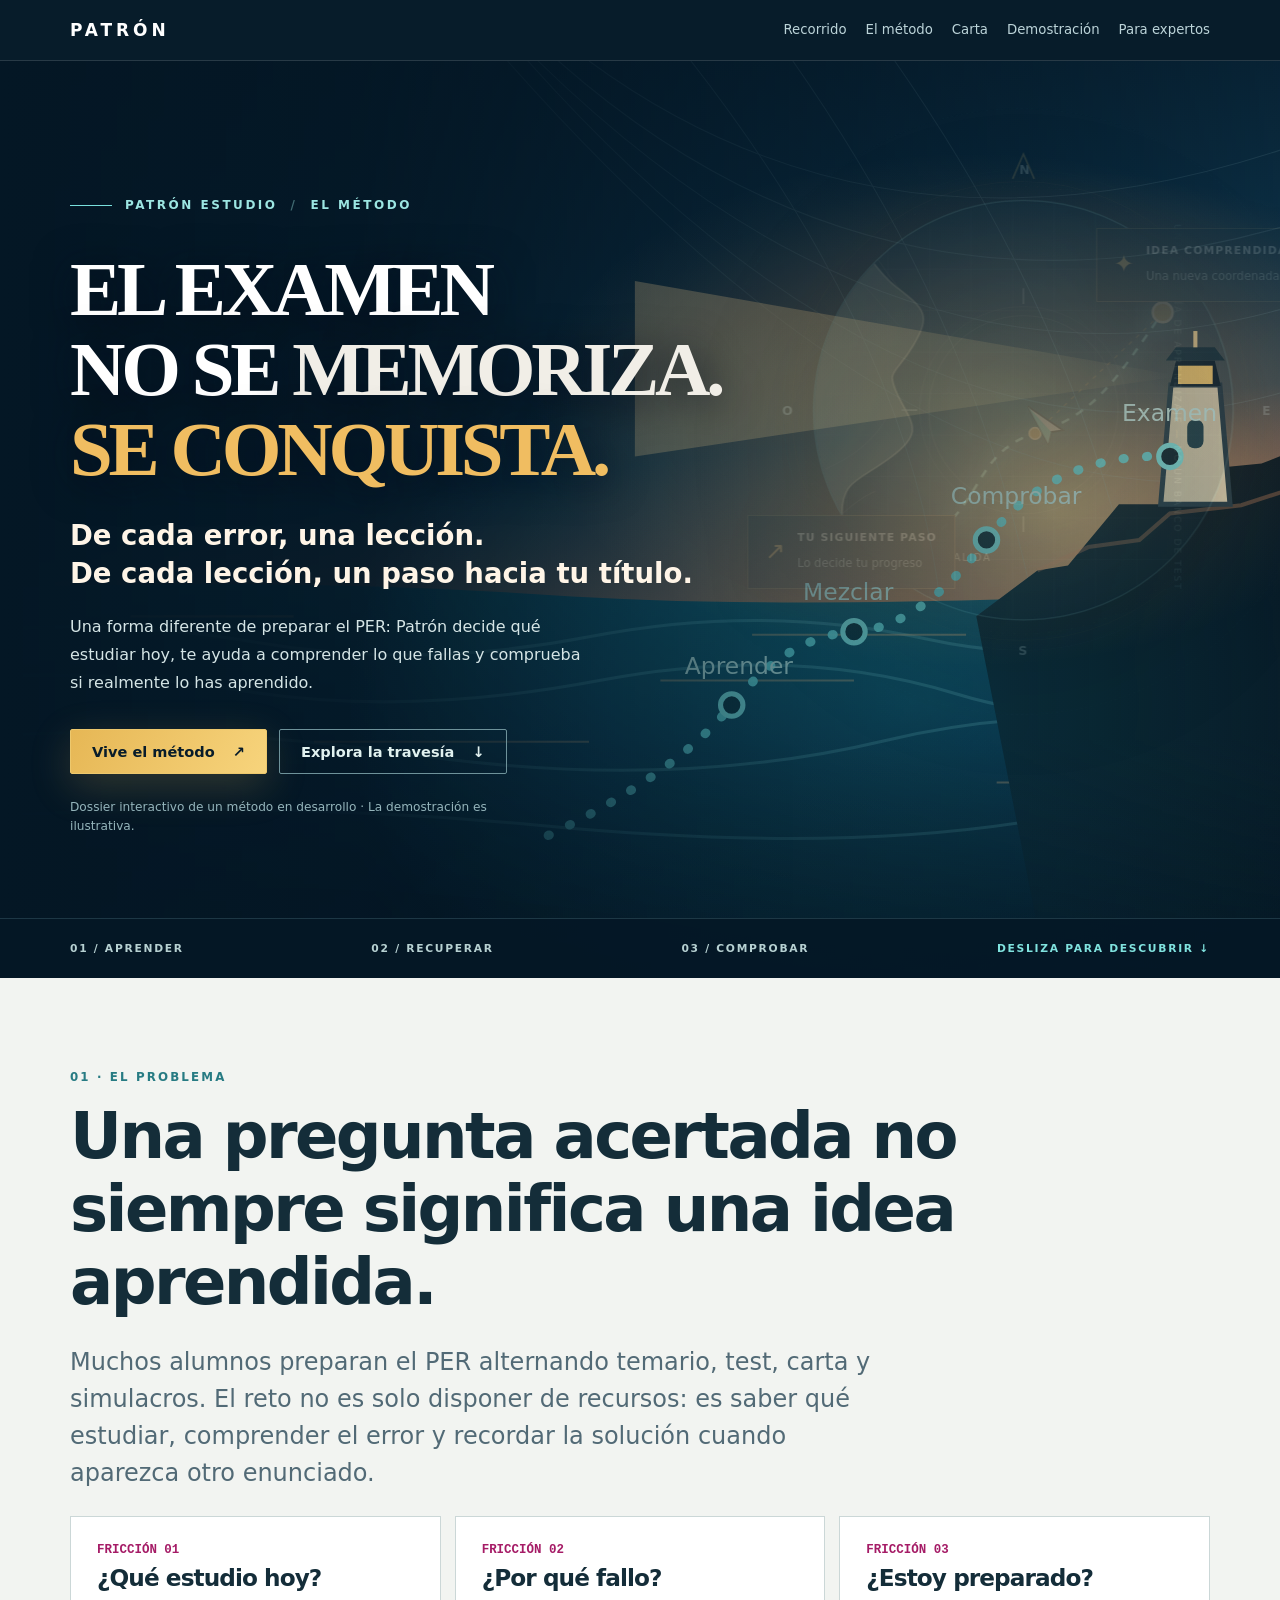
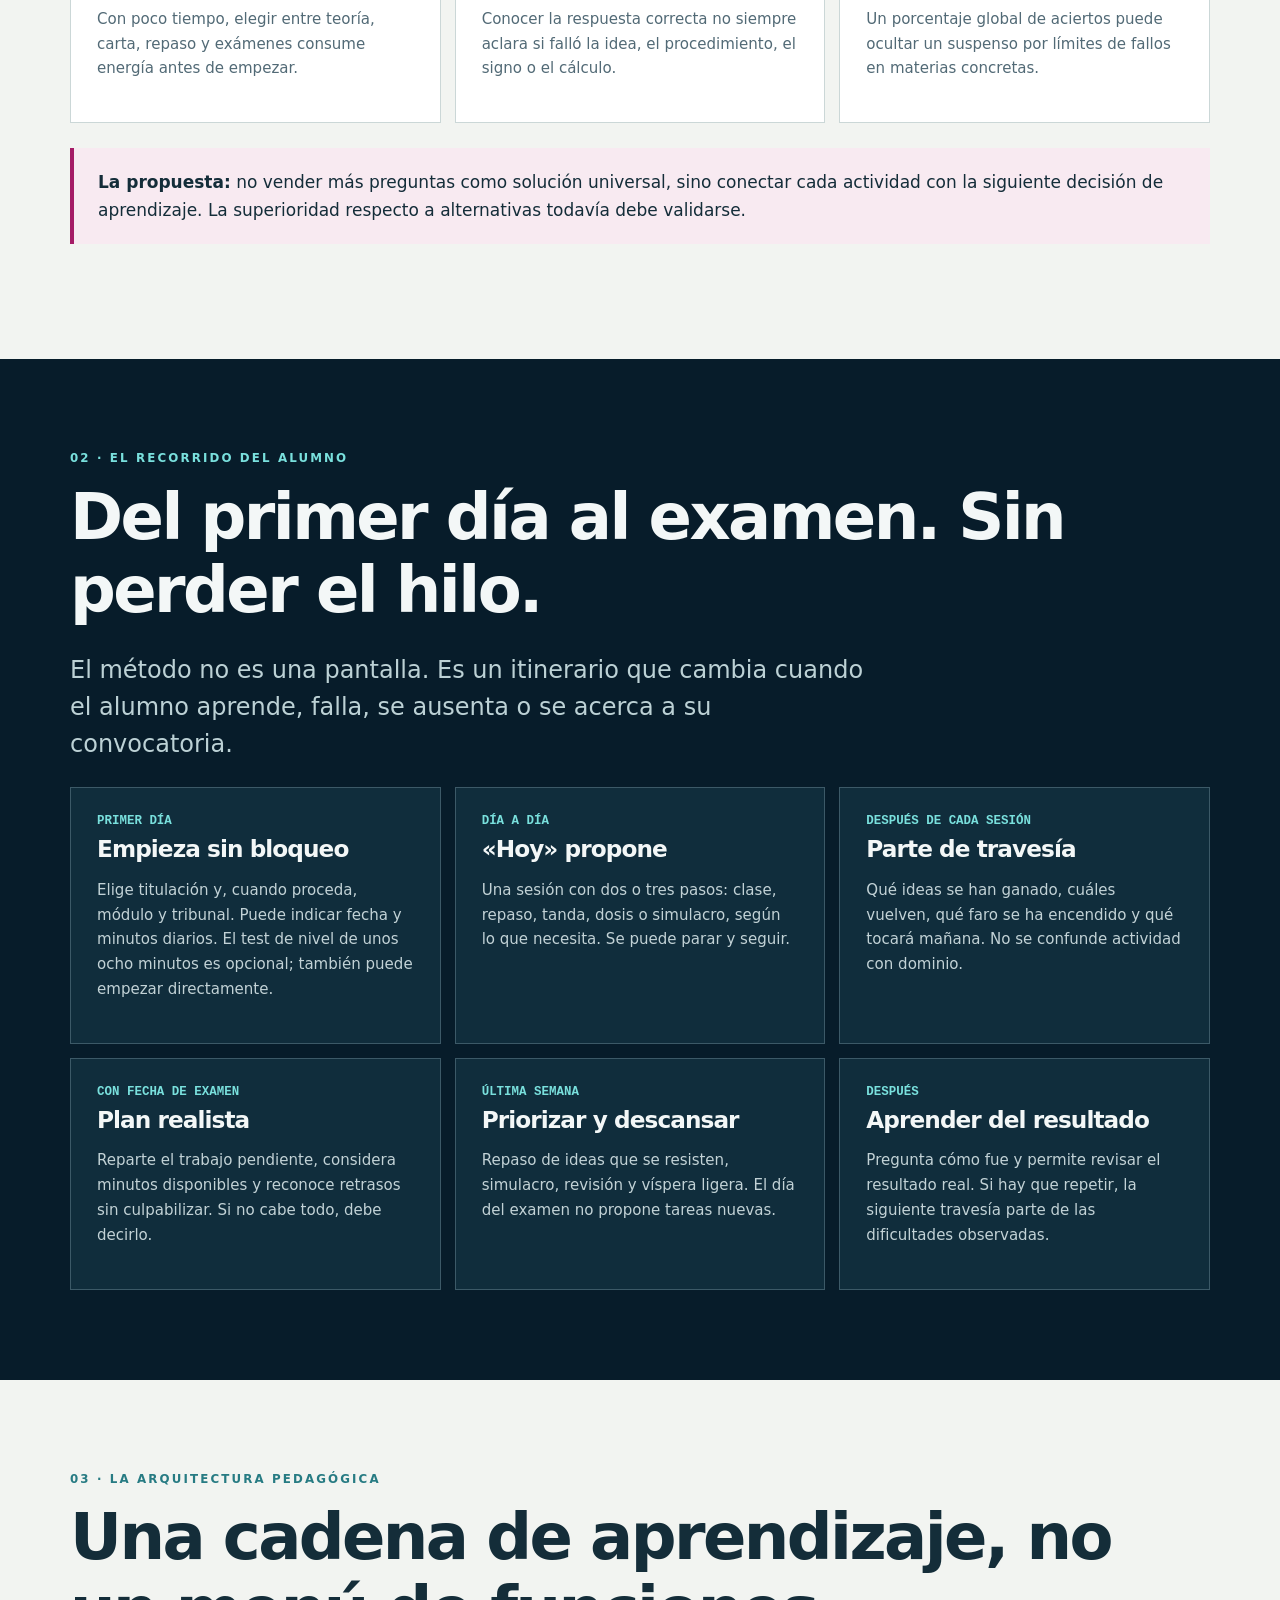
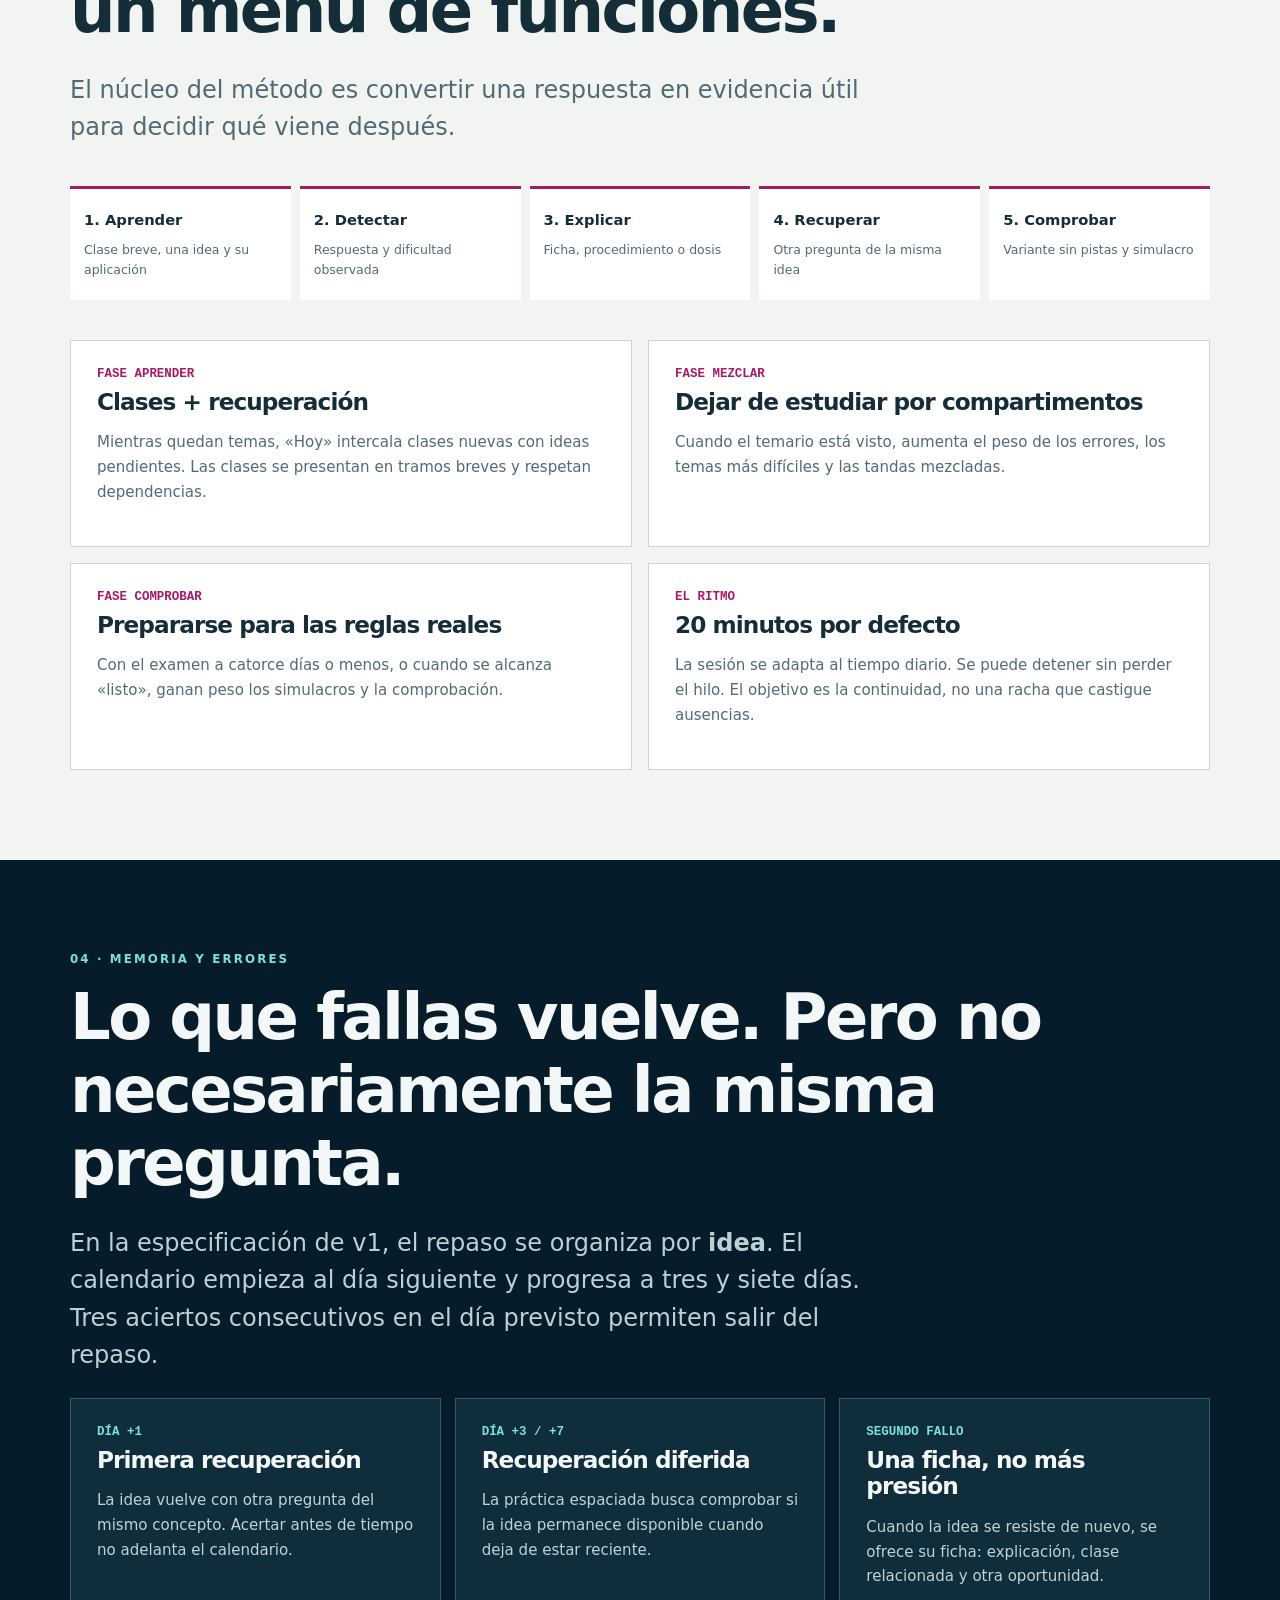
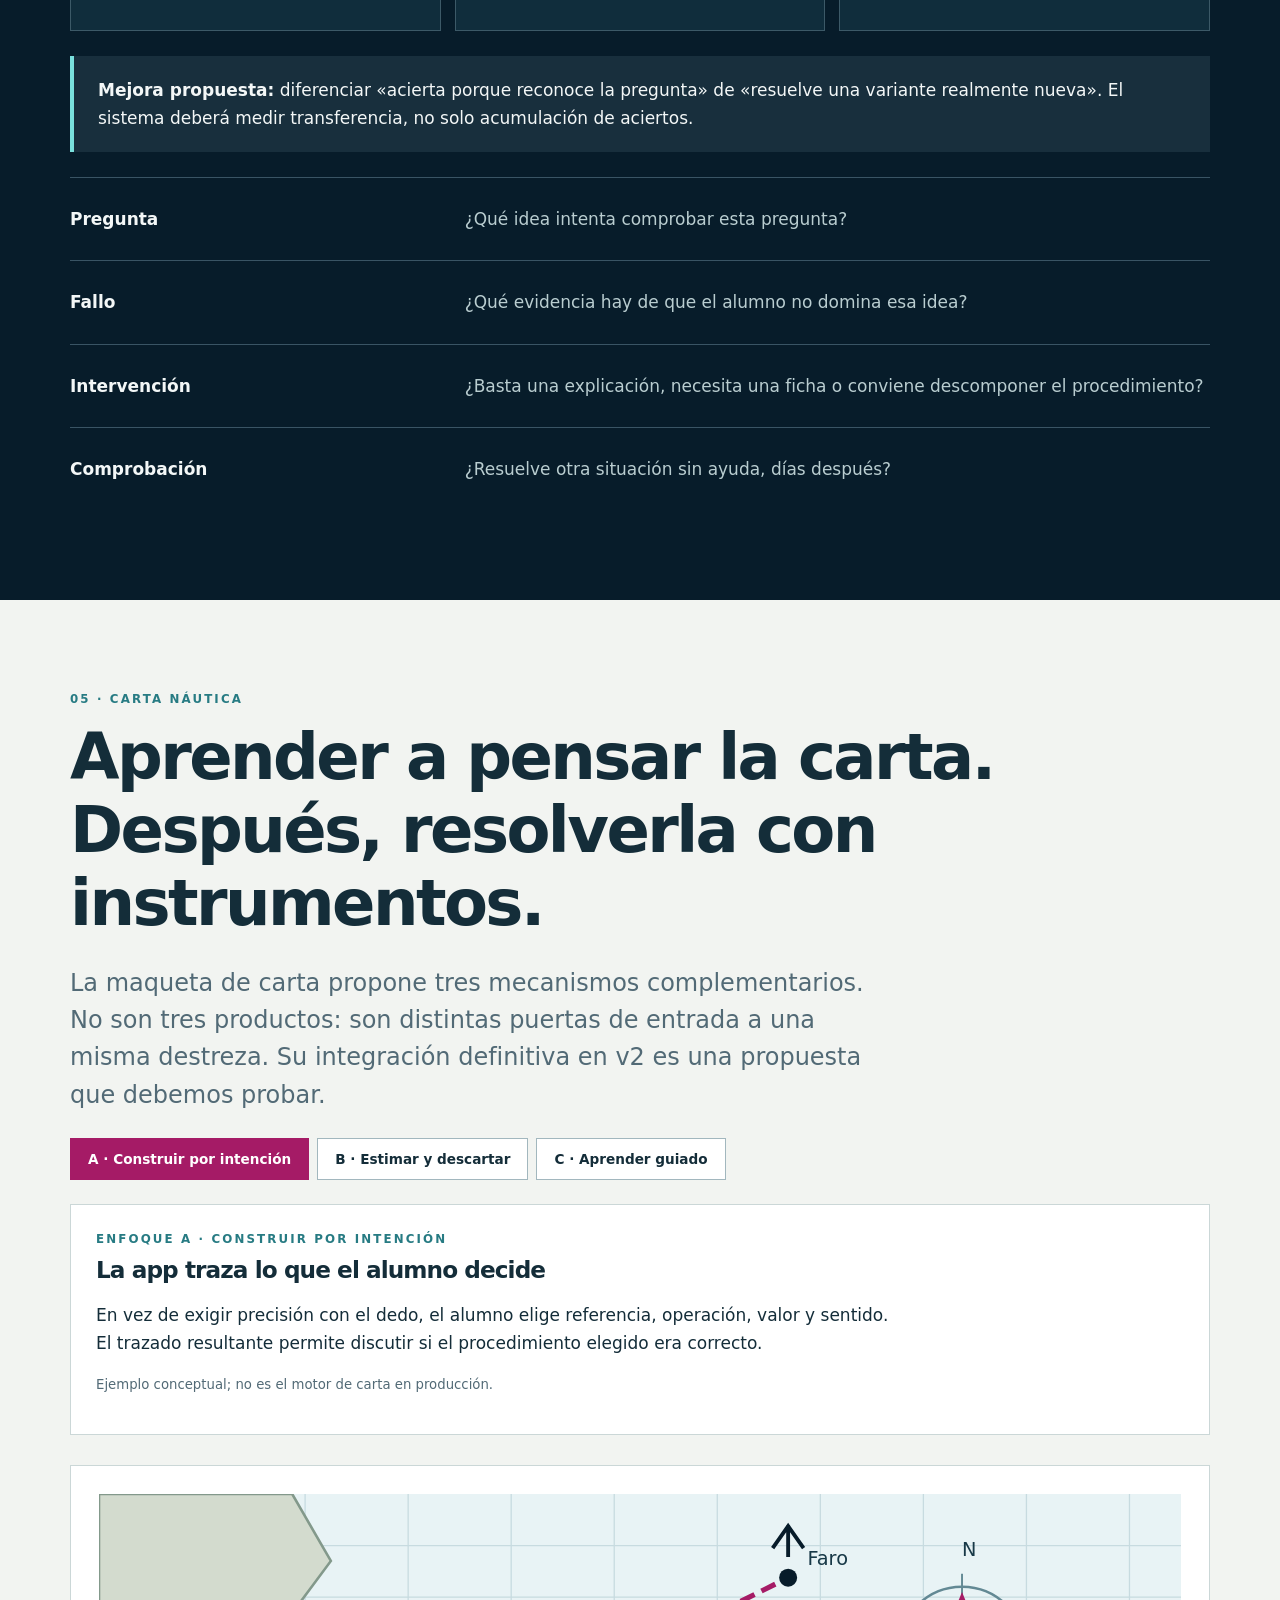
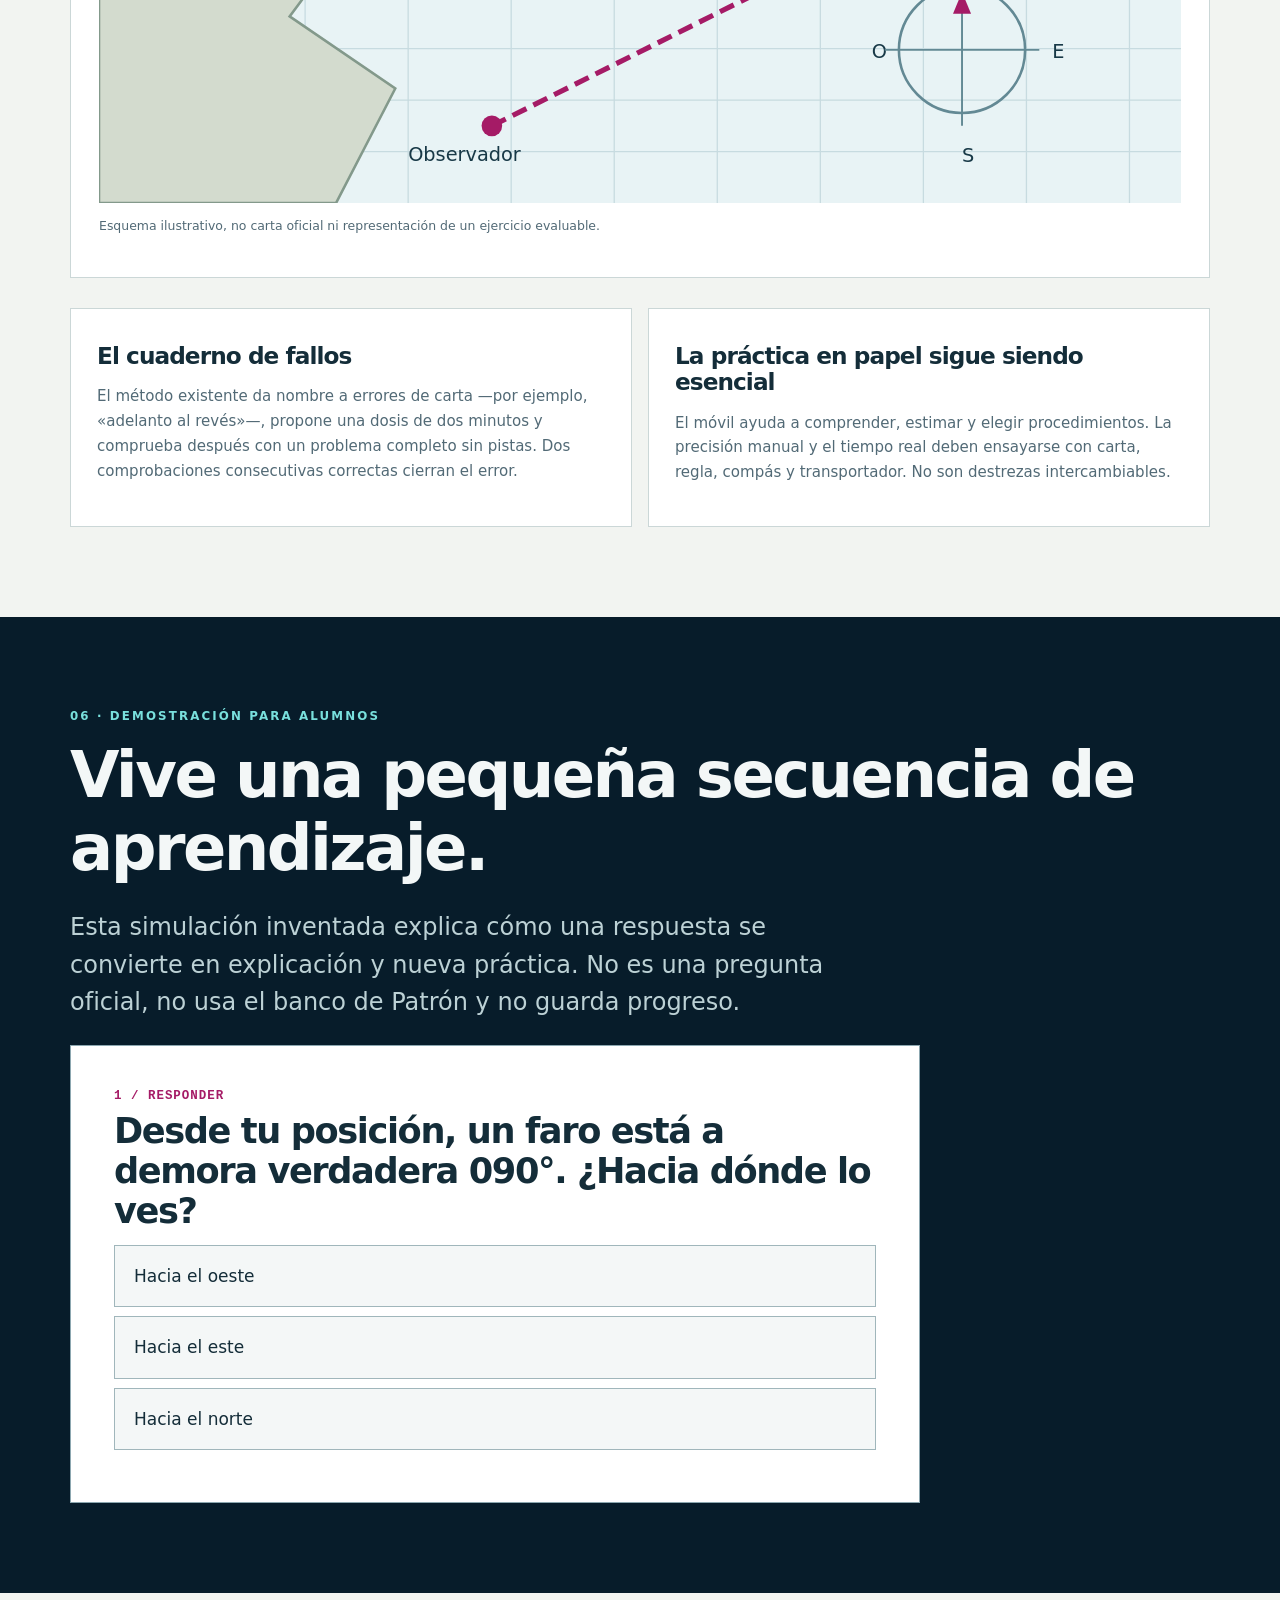
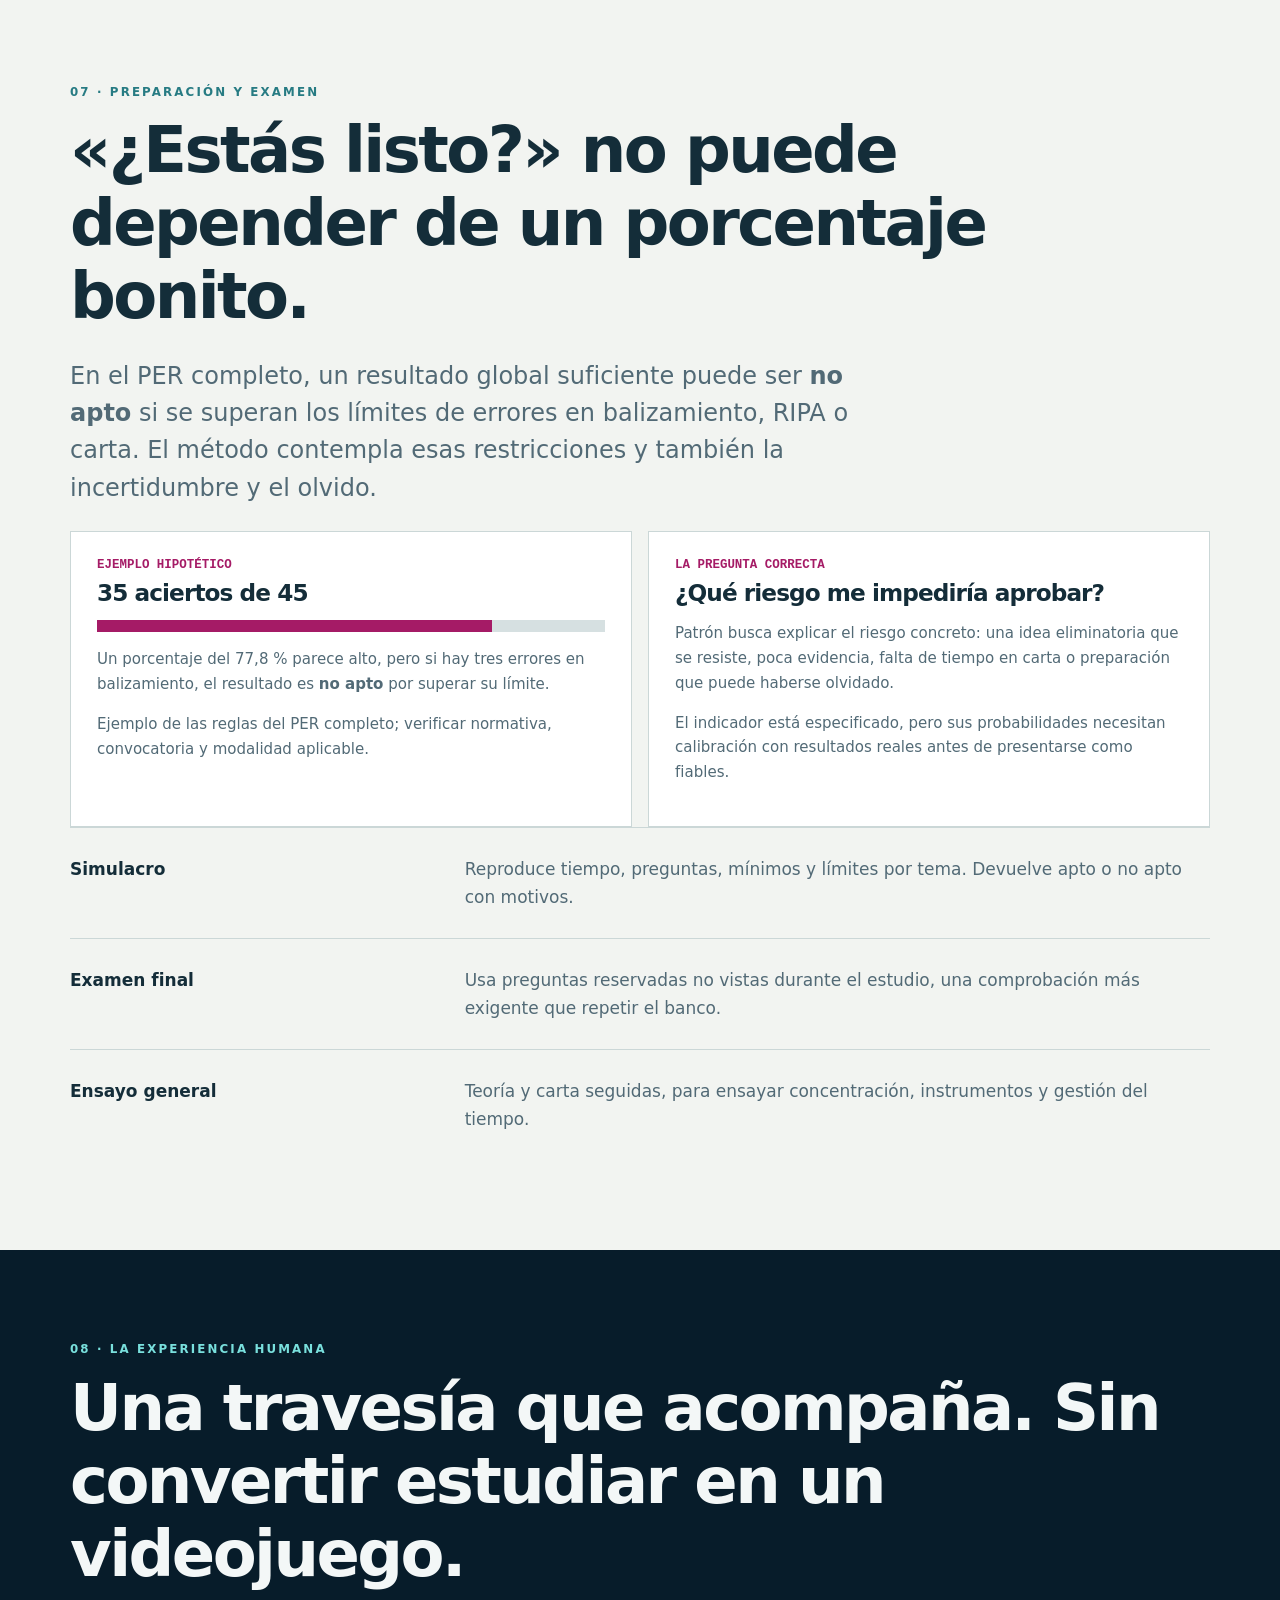
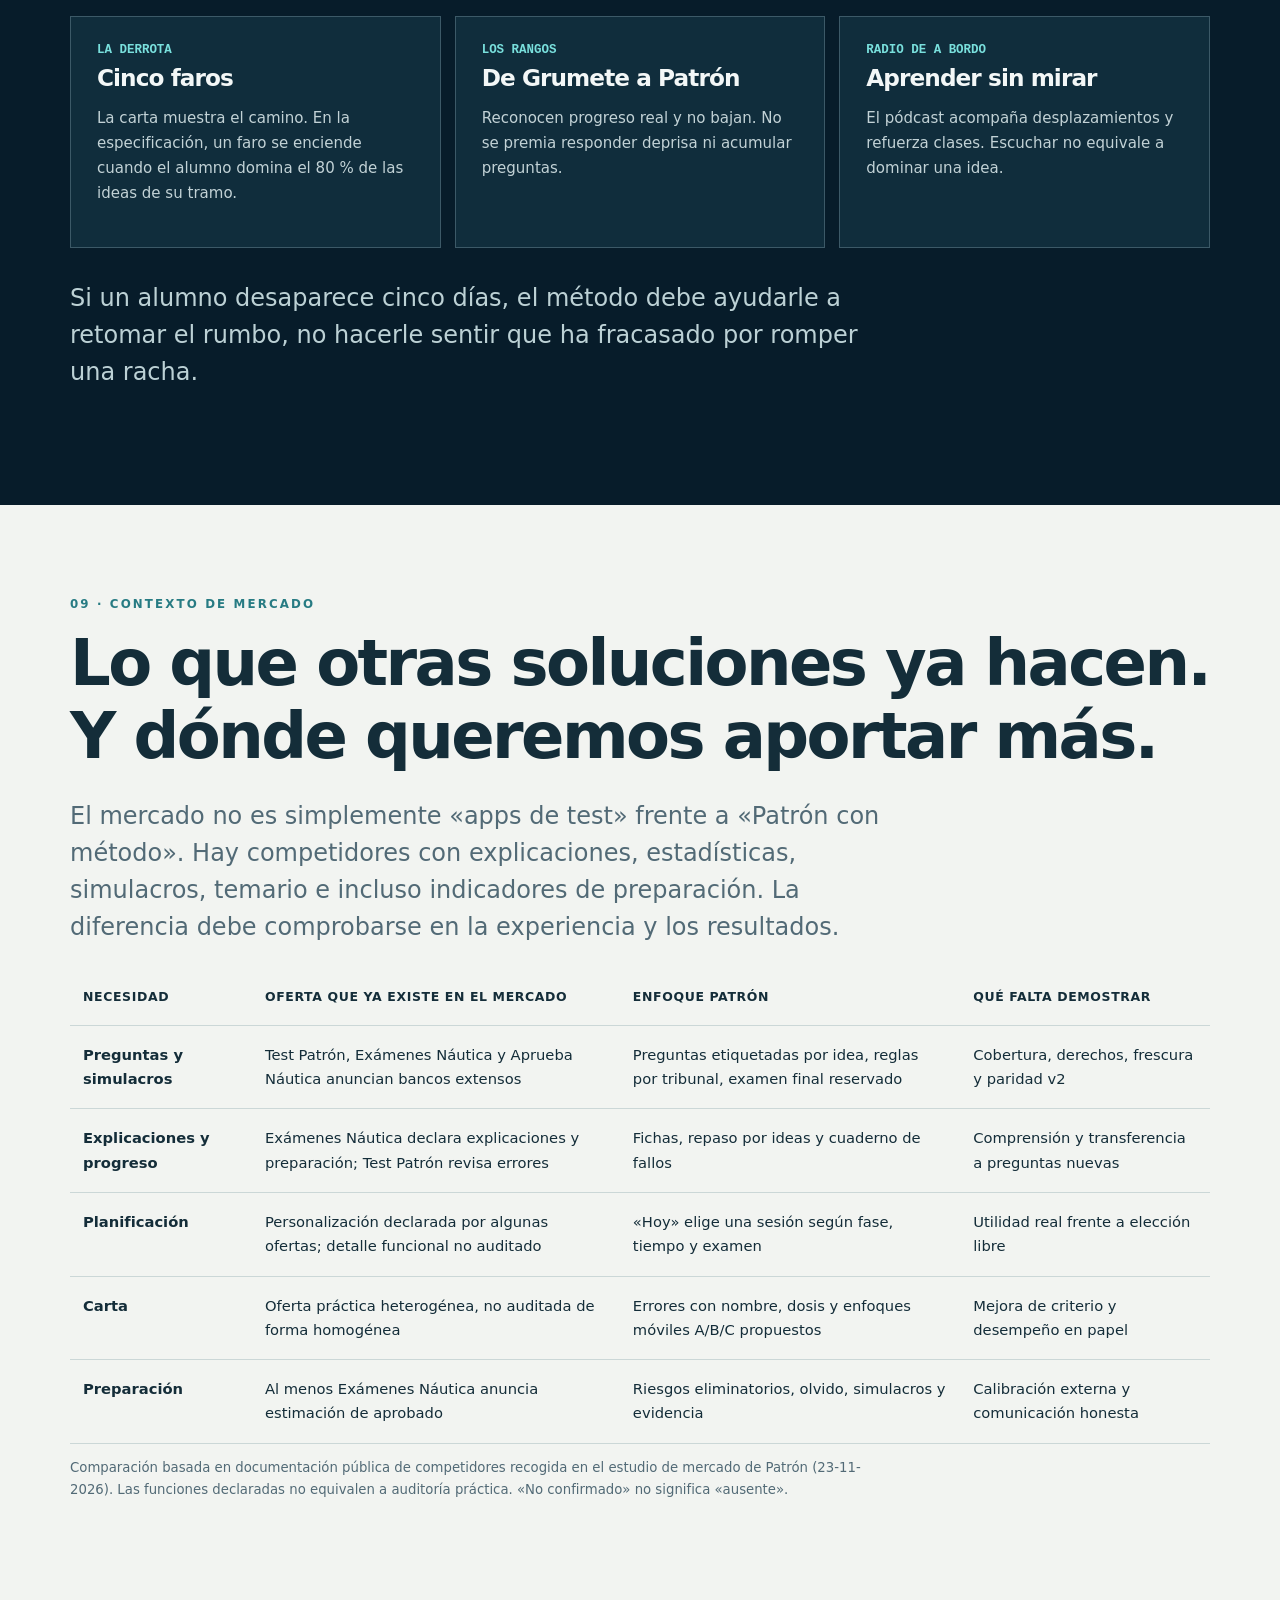
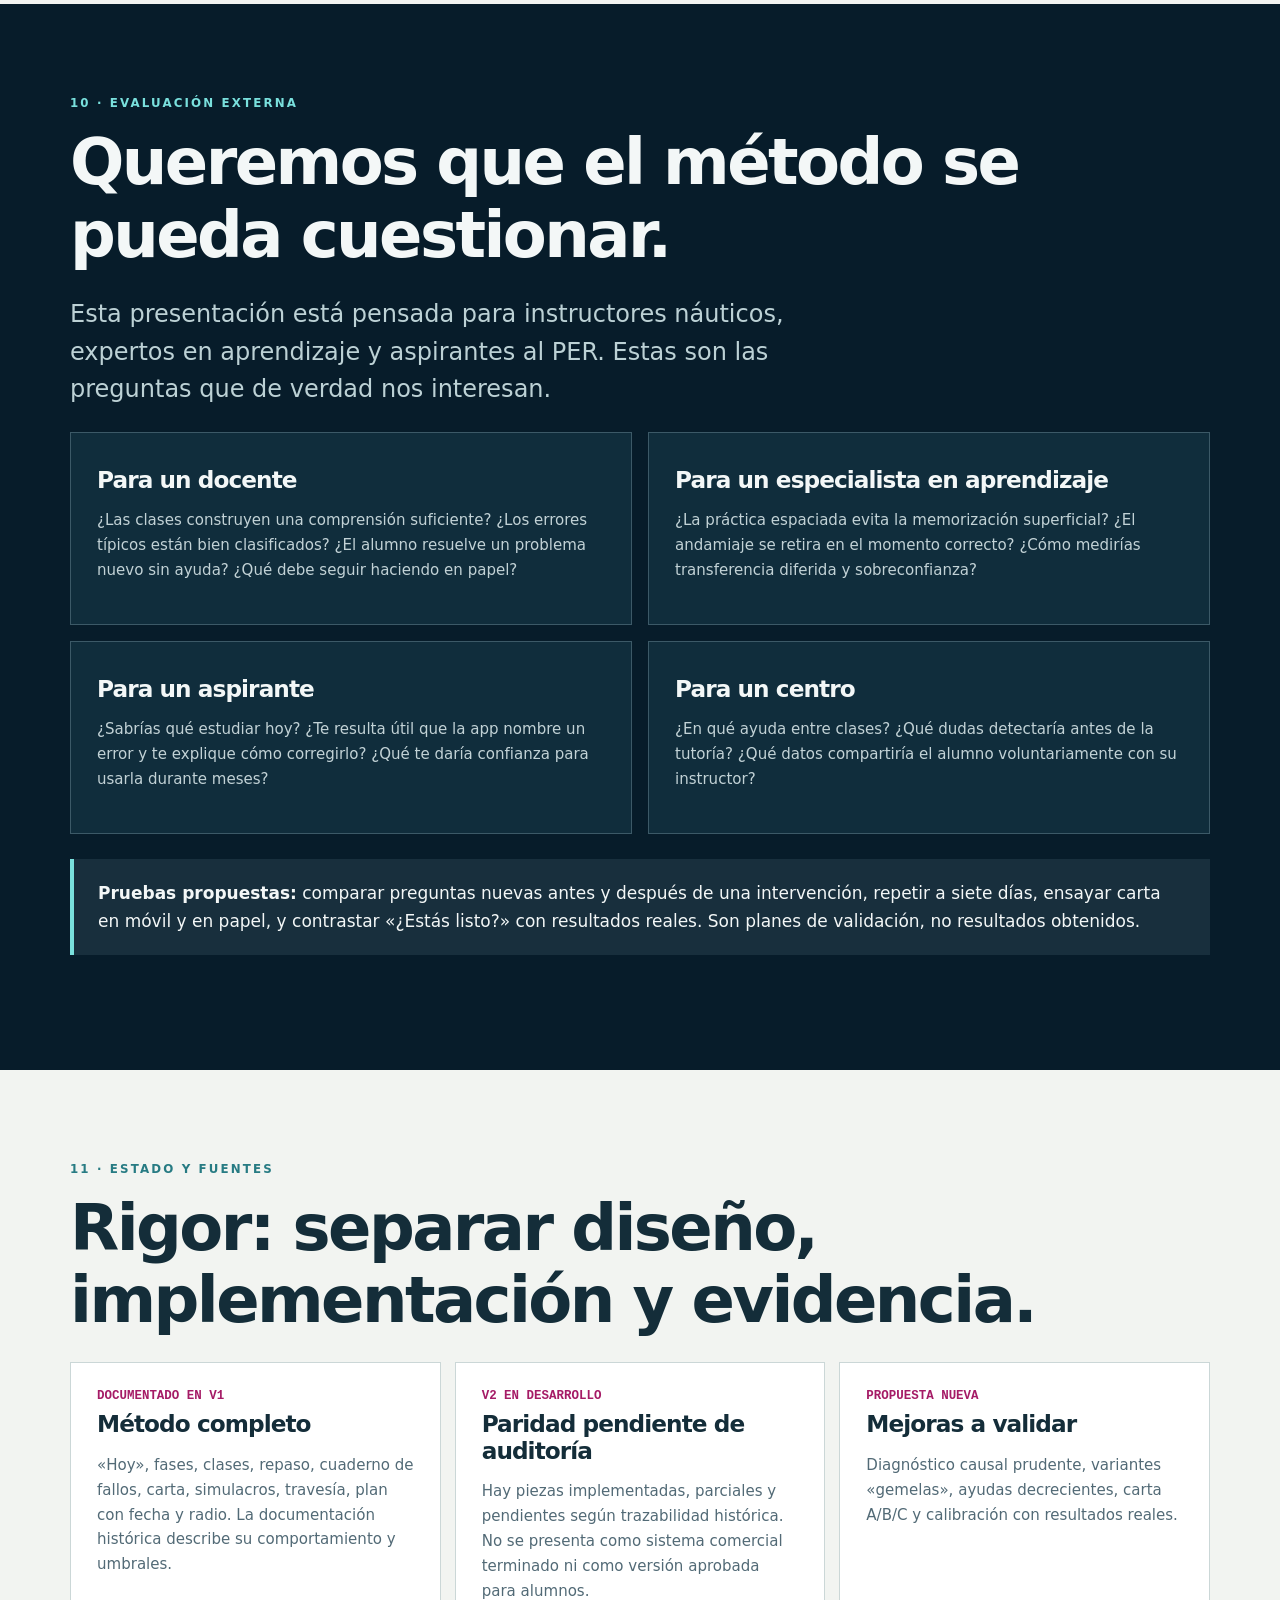
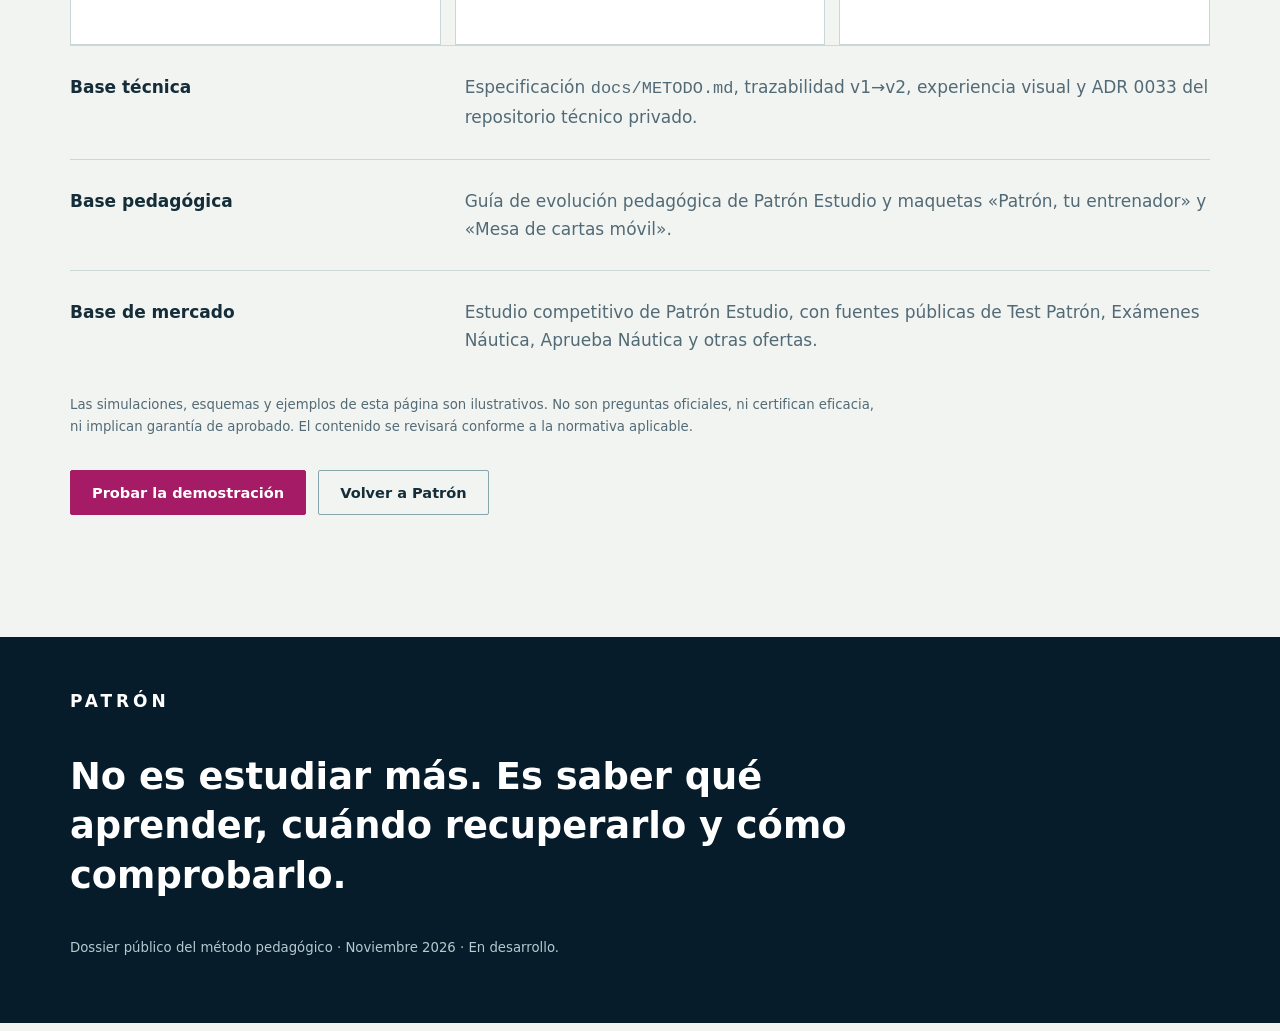
==== commit 0f6b92a0: "fix(web): portada cinematografica autocontenida visible en movil sin dependencia de imagen externa" ====
--- a/metodo.html
+++ b/metodo.html
@@ -43,9 +43,12 @@
 .float-icon{color:#efc975}
 .hero-bottom-bar{background:#051826e6}
 @media(max-width:760px){.method-hero .hero-glow{background:linear-gradient(180deg,rgba(3,18,30,.95) 0%,rgba(4,22,35,.88) 43%,rgba(4,22,35,.56) 72%,rgba(4,22,35,.92) 100%),url('https://images.unsplash.com/photo-1518837695005-2083093ee35b?auto=format&fit=crop&w=1100&q=80') center/cover no-repeat}.method-hero h1{font-size:clamp(2.85rem,8.4vw,5rem)}}
+/* Cinematic hero artwork embedded in the document, no external image dependency */
+.method-hero .hero-cinema{position:absolute;inset:0;z-index:-2;overflow:hidden;pointer-events:none}.method-hero .hero-cinema svg{width:100%;height:100%;display:block}.method-hero .hero-atmosphere{z-index:-1}.method-hero .hero-glow{background:linear-gradient(90deg,#041725 0%,#041725e8 28%,#0417259e 51%,#04172516 100%),linear-gradient(0deg,#031522c9,transparent 26%)}.method-hero .hero-stars,.method-hero .hero-contours{display:none}.method-hero .hero-visual{opacity:.15;position:absolute;right:-5%;top:7%;width:48%;z-index:0}.method-hero .hero-copy{max-width:690px}.method-hero .hero-stage{grid-template-columns:1fr}.method-hero h1{white-space:normal;font-size:clamp(3.4rem,6vw,6.5rem);max-width:740px}.method-hero h1 em{color:#f1eee7}.method-hero h1 span{color:#f0bd61}.method-hero .hero-subtitle{color:#fff5e7}.method-hero .hero-description{color:#d5e5e6}
+@media(max-width:760px){.method-hero .hero-cinema svg{width:200%;height:100%;max-width:none;transform:translateX(-39%)}.method-hero .hero-glow{background:linear-gradient(180deg,#041725ed 0%,#041725cb 40%,#04172566 65%,#041725db 100%)}.method-hero .hero-visual{position:relative;right:auto;top:auto;width:90%;opacity:.22;margin:-100px auto -80px;pointer-events:none}.method-hero .hero-copy{z-index:3}.method-hero h1{font-size:clamp(2.9rem,9.3vw,5rem)}.method-hero .hero-stage{padding-bottom:85px}}
 </style></head><body><header><nav class="wrap"><a class="logo" href="./">PATRÓN</a><div class="navlinks"><a href="#recorrido">Recorrido</a><a href="#motor">El método</a><a href="#carta">Carta</a><a href="#experiencia">Demostración</a><a href="#expertos">Para expertos</a></div></nav></header>
 <main><div class="hero method-hero">
-<div class="hero-atmosphere" aria-hidden="true"><div class="hero-glow"></div><div class="hero-stars"></div><div class="hero-contours"></div></div>
+<div class="hero-cinema" aria-hidden="true"><svg viewBox="0 0 1400 900" preserveAspectRatio="xMidYMid slice" xmlns="http://www.w3.org/2000/svg"><defs><linearGradient id="sky" x2=".2" y2="1"><stop stop-color="#041827"/><stop offset=".52" stop-color="#103a52"/><stop offset=".73" stop-color="#bb7050"/><stop offset="1" stop-color="#081f33"/></linearGradient><radialGradient id="sun" cx=".79" cy=".49" r=".37"><stop stop-color="#ffcb7e" stop-opacity=".7"/><stop offset=".45" stop-color="#e08c57" stop-opacity=".28"/><stop offset="1" stop-color="#e08c57" stop-opacity="0"/></radialGradient><linearGradient id="ocean" x2="0" y2="1"><stop stop-color="#0d5166"/><stop offset=".4" stop-color="#072d46"/><stop offset="1" stop-color="#020e1d"/></linearGradient><linearGradient id="beam" x1="0" y1=".5" x2="1" y2=".5"><stop stop-color="#ffdda0" stop-opacity=".7"/><stop offset="1" stop-color="#ffcf85" stop-opacity="0"/></linearGradient></defs><rect width="1400" height="900" fill="url(#sky)"/><rect width="1400" height="900" fill="url(#sun)"/><g stroke="#a6d0d4" opacity=".12" fill="none"><path d="M650 0Q950 220 1350 80M620 0Q960 300 1400 140M600 0Q990 380 1400 220M590 0Q1010 470 1400 300M570 0Q1040 530 1400 380"/><path d="M750 0Q1000 320 1000 620M850 0Q1060 300 1100 620M950 0Q1160 300 1200 620"/></g><path d="M0 520Q330 505 610 524T1400 513V900H0Z" fill="url(#ocean)"/><g stroke="#79c5ce" stroke-opacity=".3" fill="none"><path d="M0 566Q160 542 320 570T650 565 980 567 1400 560M0 610Q150 592 310 618T660 608 1010 621 1400 612M0 668Q230 645 480 681T940 667 1400 674M0 746Q300 721 600 750T1100 743 1400 755" stroke-width="3"/><path d="M200 545h160m450 18h210m-300 45h190m170 50h200m-900 10h270m400 40h240" stroke="#e1a773" stroke-opacity=".48" stroke-width="2"/></g><path d="M1030 545L1090 500 1120 495 1170 435 1230 435 1260 400 1310 395 1400 360V900H1100Z" fill="#071521"/><path d="M1090 500L1140 477 1190 470 1220 444 1290 436 1400 400" fill="none" stroke="#dd8b5d" stroke-opacity=".35" stroke-width="4"/><g transform="translate(1245 296)"><path d="M-34 139L-24 22H24L34 139Z" fill="#e5d4b4" stroke="#233745" stroke-width="5"/><path d="M-25 23H25L19 -2H-19Z" fill="#0a1c2b"/><path d="M-29 -2H29L19 -15H-19Z" fill="#142e3c"/><rect x="-17" y="3" width="34" height="18" fill="#ffcf70"/><rect x="-8" y="56" width="16" height="28" rx="7" fill="#1b3b48"/><path d="M0 -15V-31" stroke="#e6c890" stroke-width="4"/><path d="M-15 13L-550 -80 -550 92Z" fill="url(#beam)" opacity=".85"/></g><path d="M610 760Q735 700 790 632T910 560 1040 470 1220 388" stroke="#72eced" stroke-width="9" stroke-linecap="round" stroke-dasharray="1 22" fill="none" opacity=".9"/><g fill="#061a27" stroke="#8af1ed" stroke-width="5"><circle cx="790" cy="632" r="11"/><circle cx="910" cy="560" r="11"/><circle cx="1040" cy="470" r="11"/><circle cx="1220" cy="388" r="11"/></g><g fill="#d5f4ed" font-size="23" font-family="system-ui"><text x="744" y="602">Aprender</text><text x="860" y="529">Mezclar</text><text x="1005" y="435">Comprobar</text><text x="1173" y="353">Examen</text></g><path d="M0 830Q400 785 750 850T1400 830V900H0Z" fill="#02111e" opacity=".7"/></svg></div><div class="hero-atmosphere" aria-hidden="true"><div class="hero-glow"></div><div class="hero-stars"></div><div class="hero-contours"></div></div>
 <div class="wrap hero-stage">
   <div class="hero-copy">
     <div class="hero-kicker"><span class="hero-kicker-line"></span> PATRÓN ESTUDIO <span class="kicker-separator">/</span> EL MÉTODO</div>
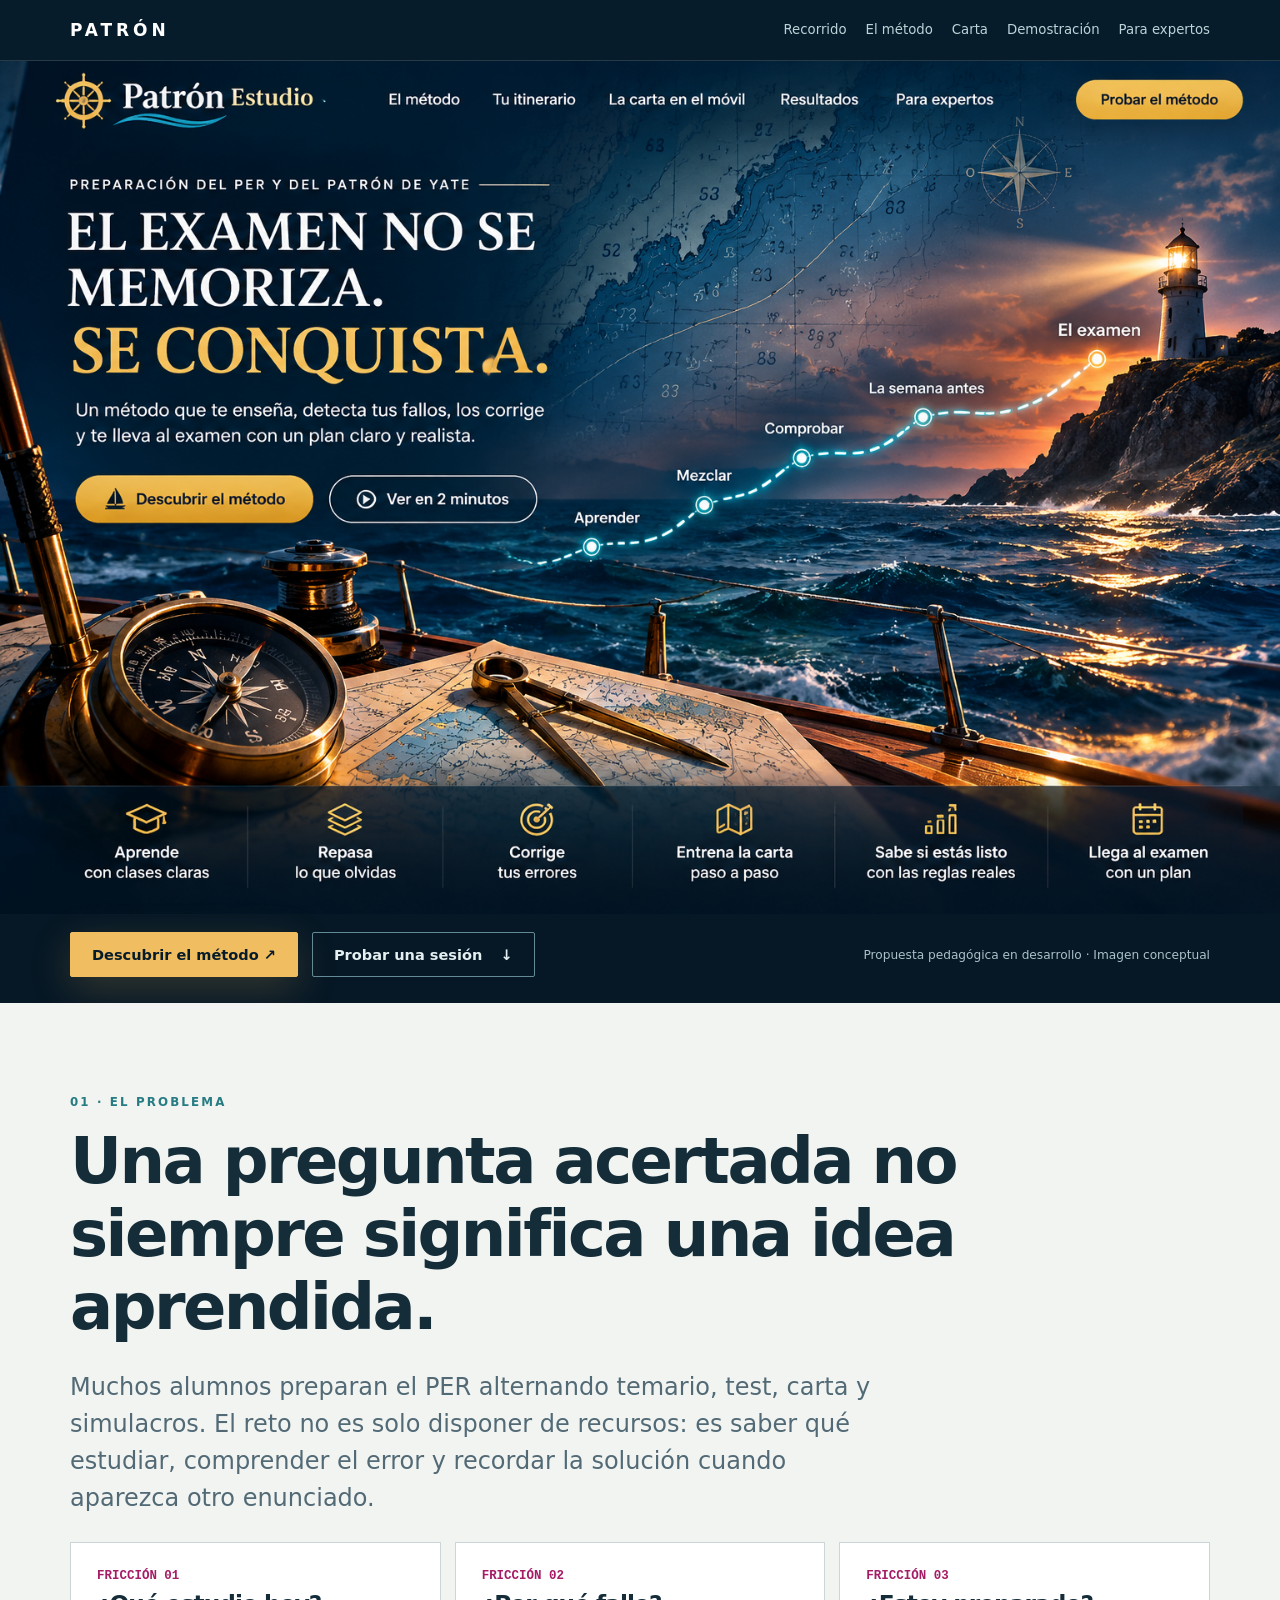
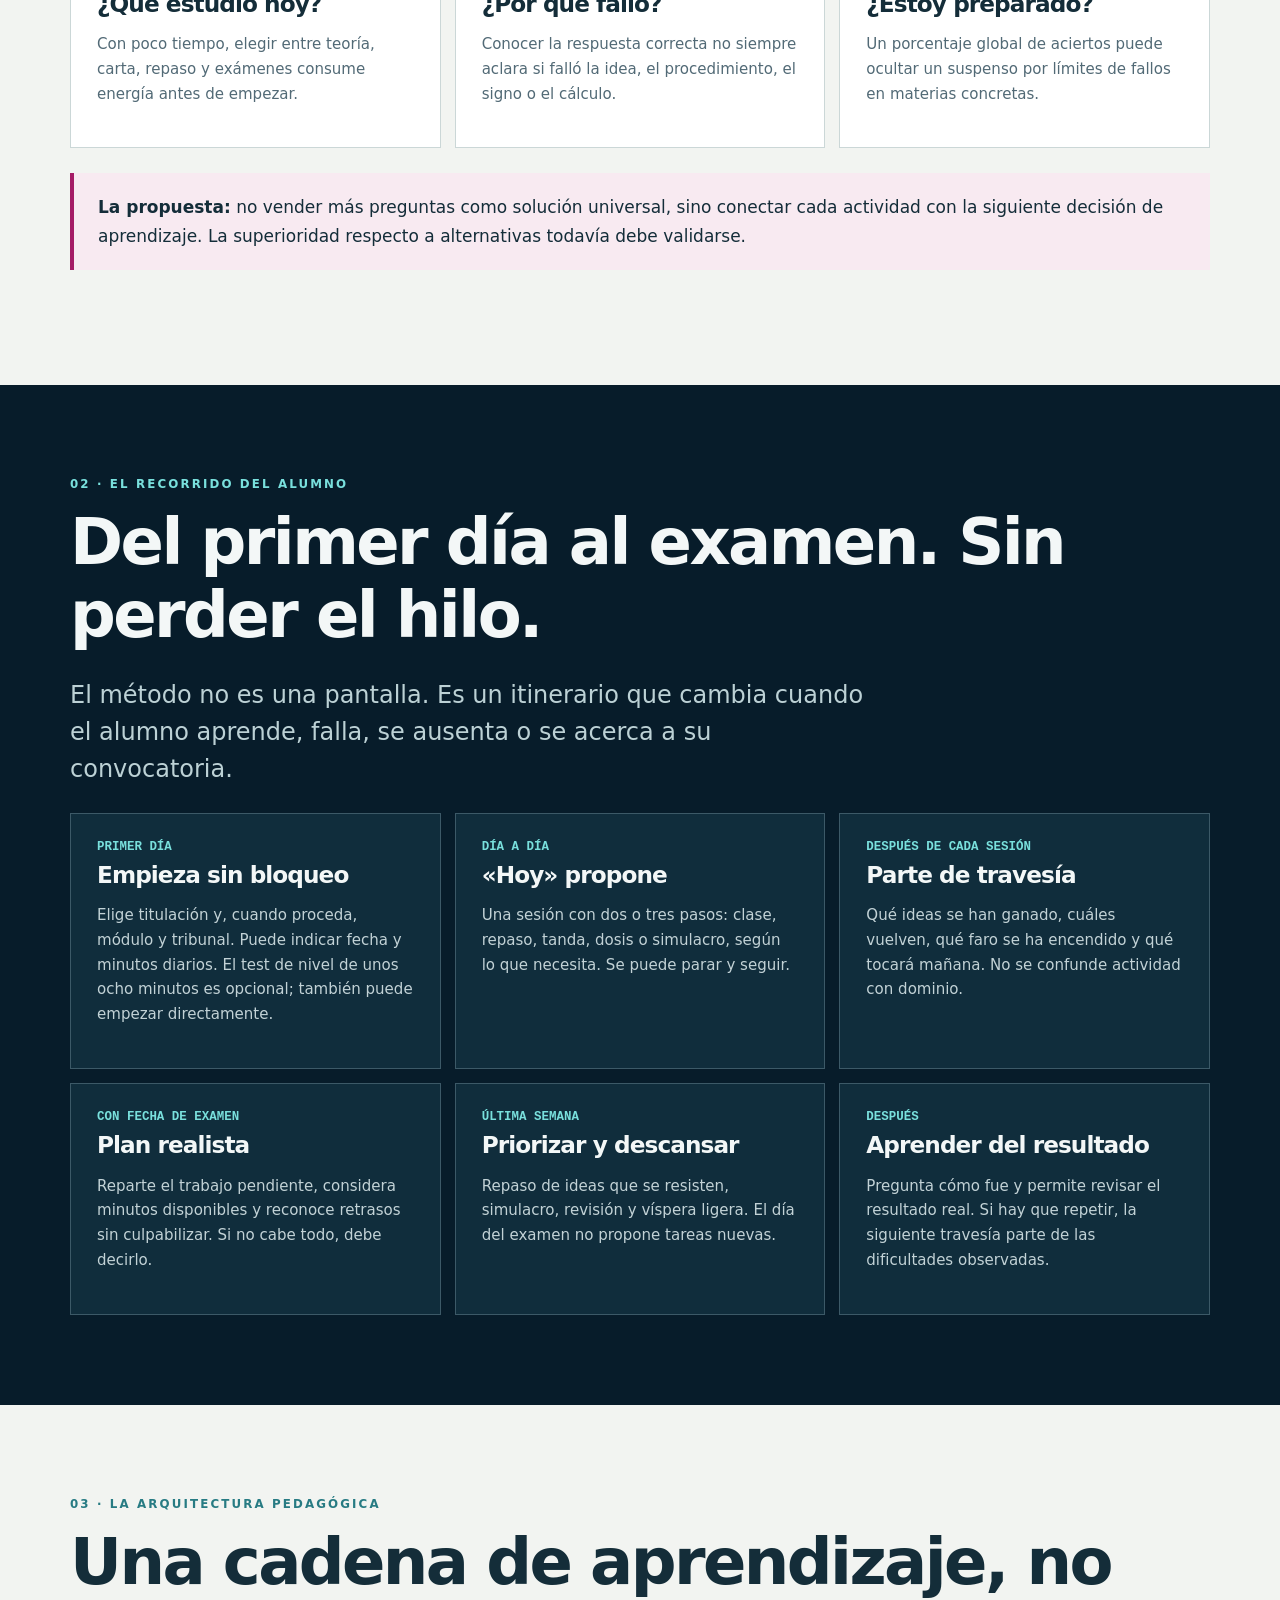
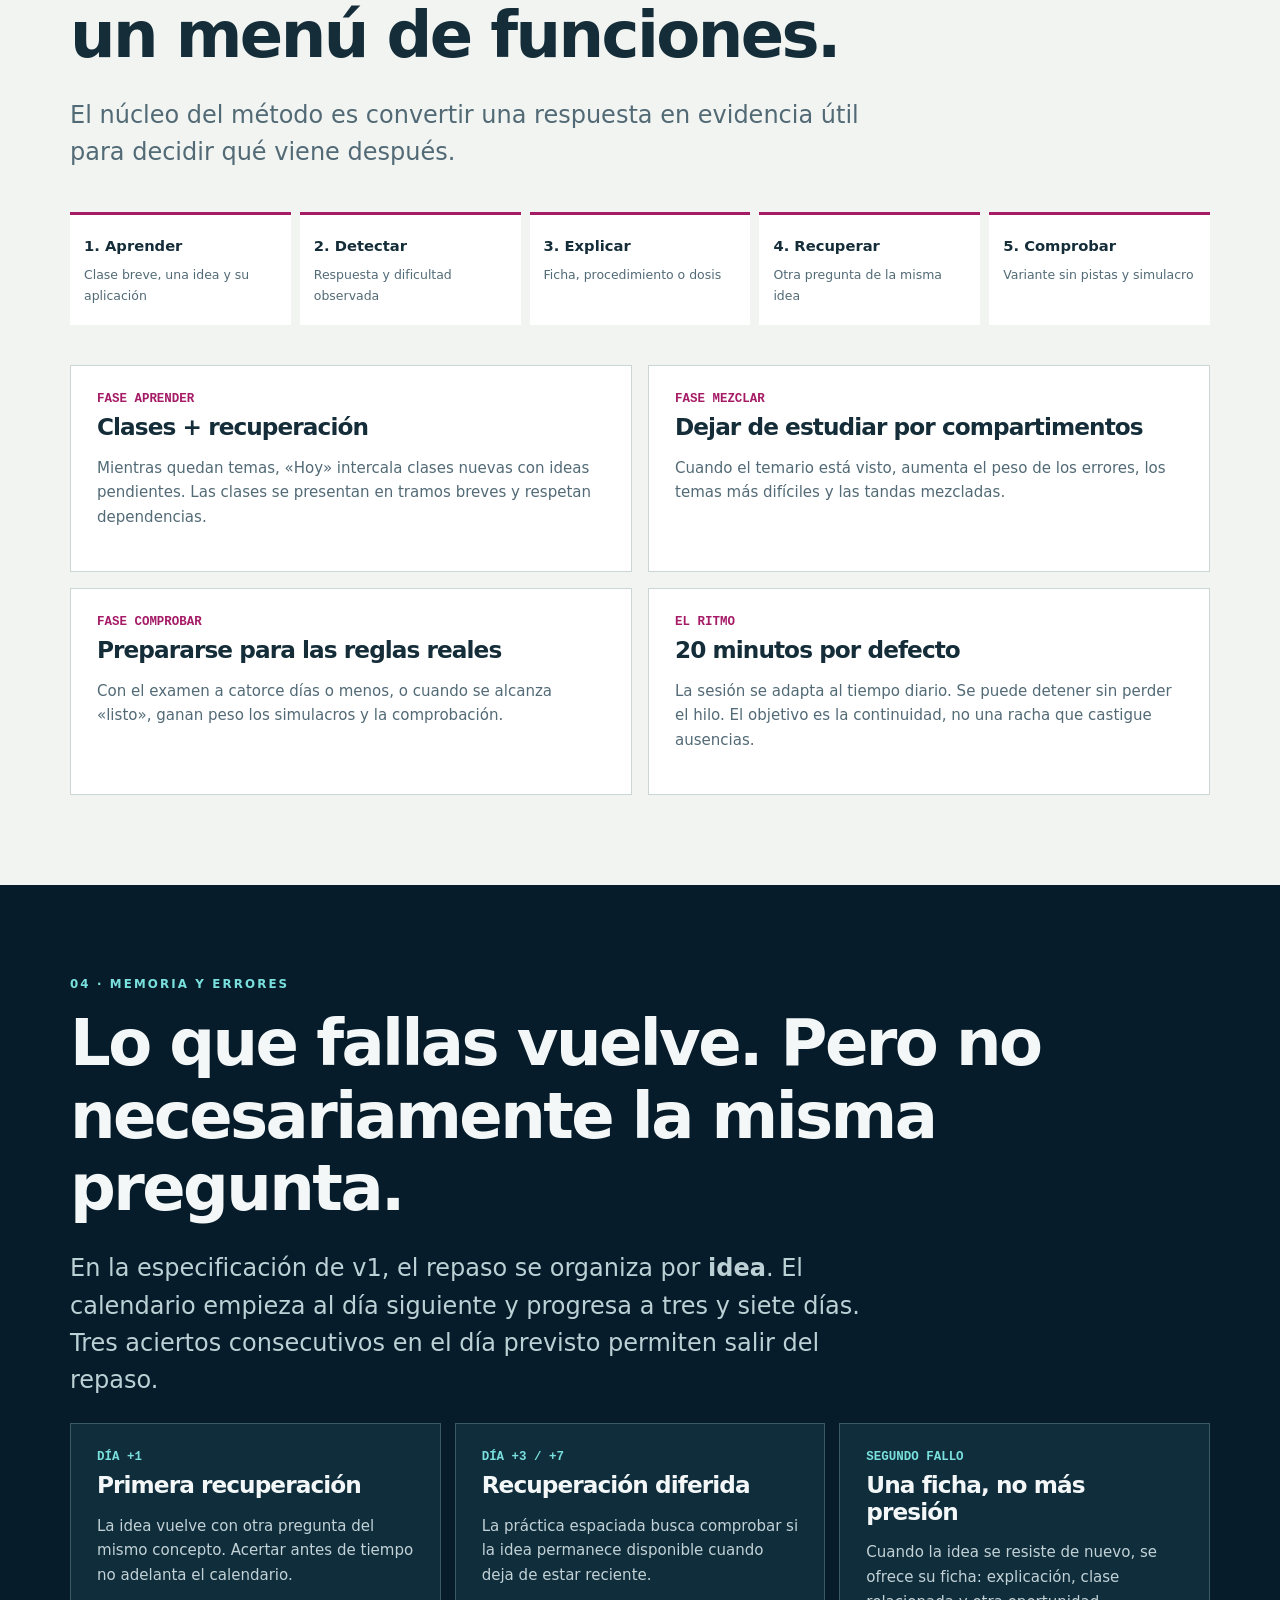
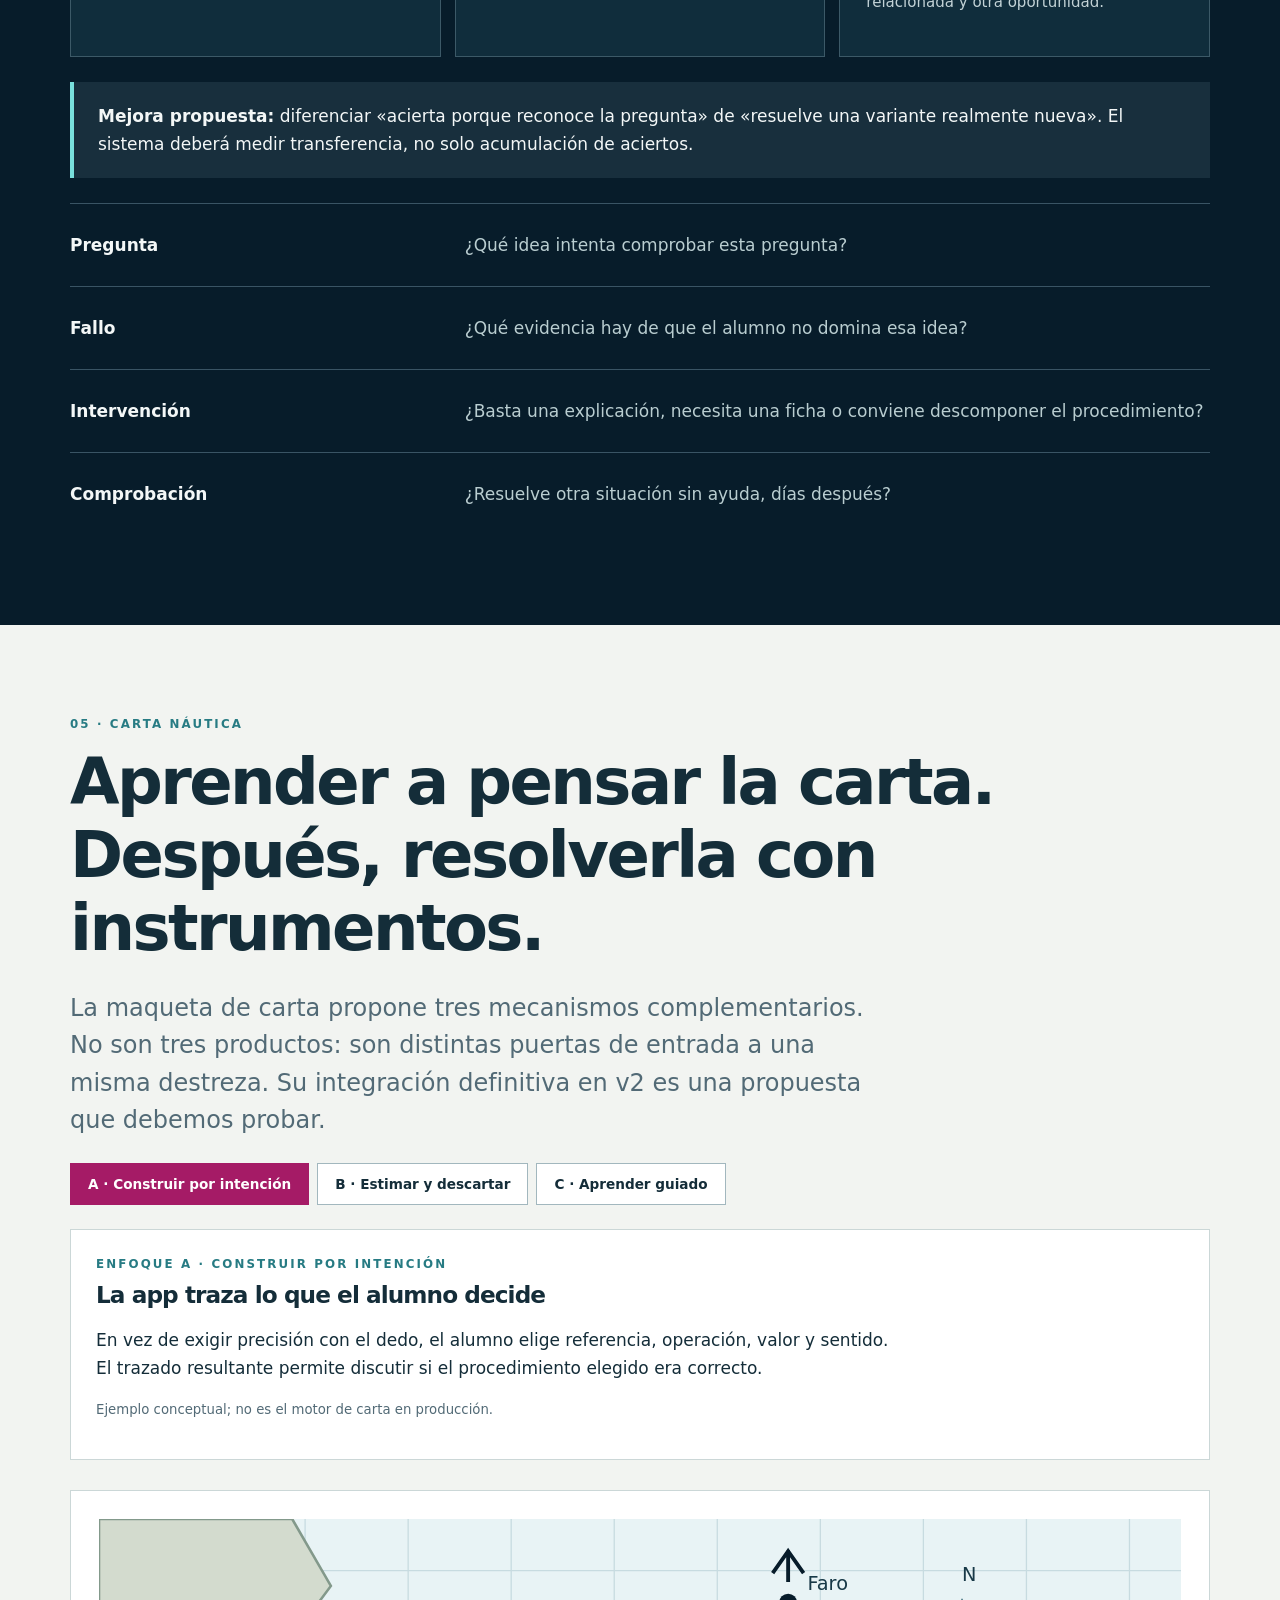
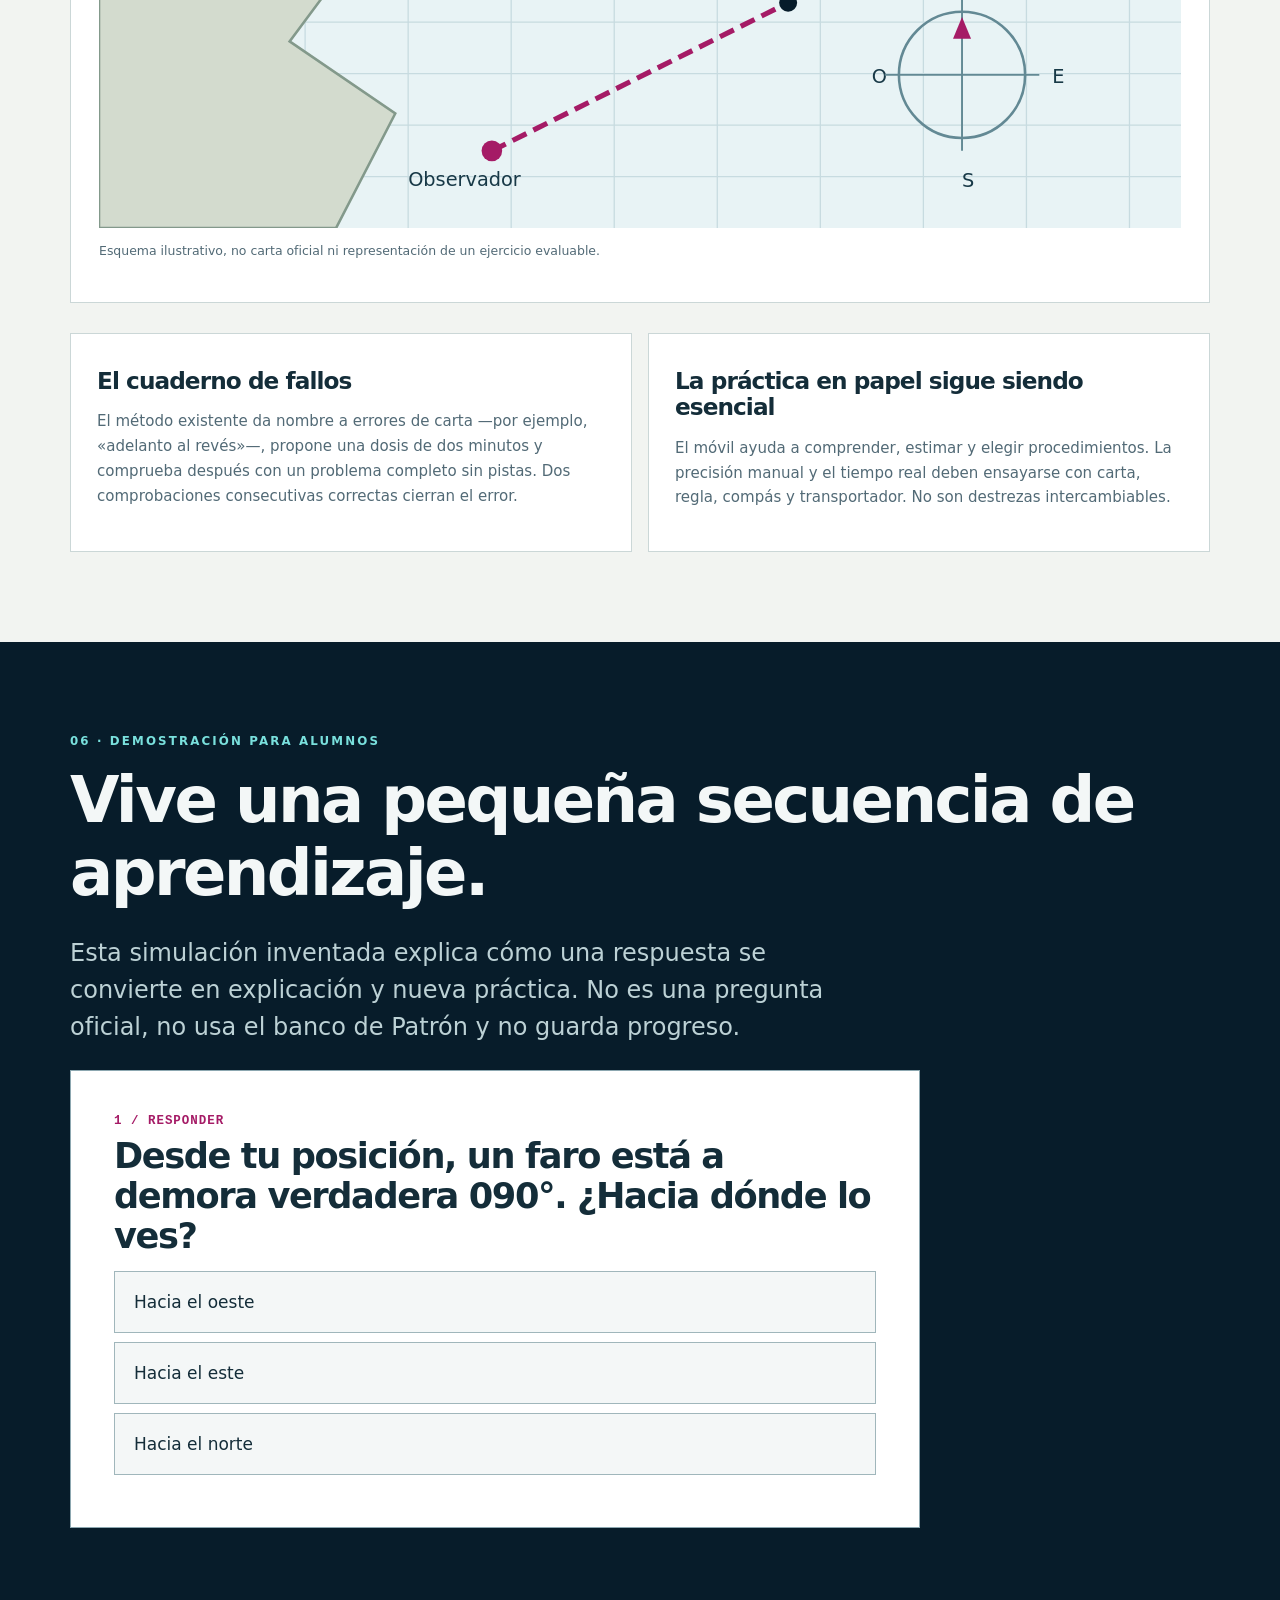
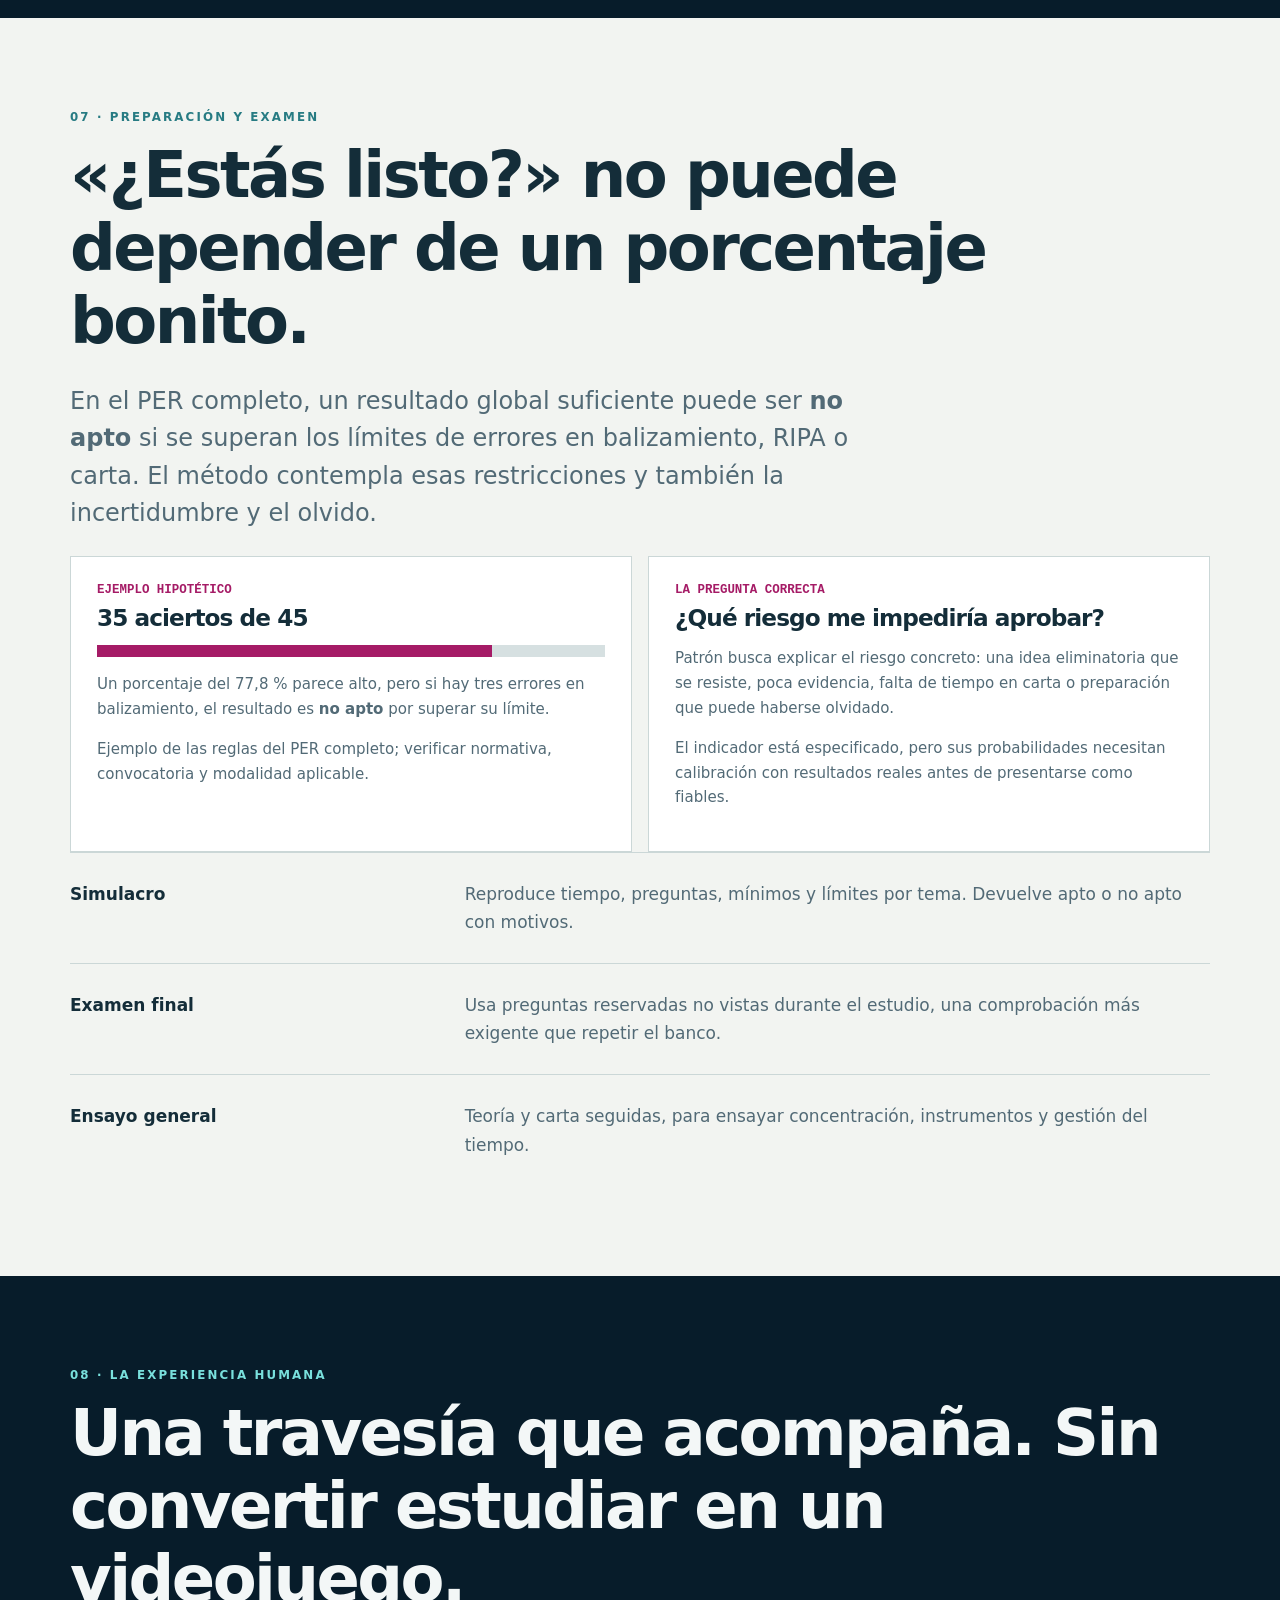
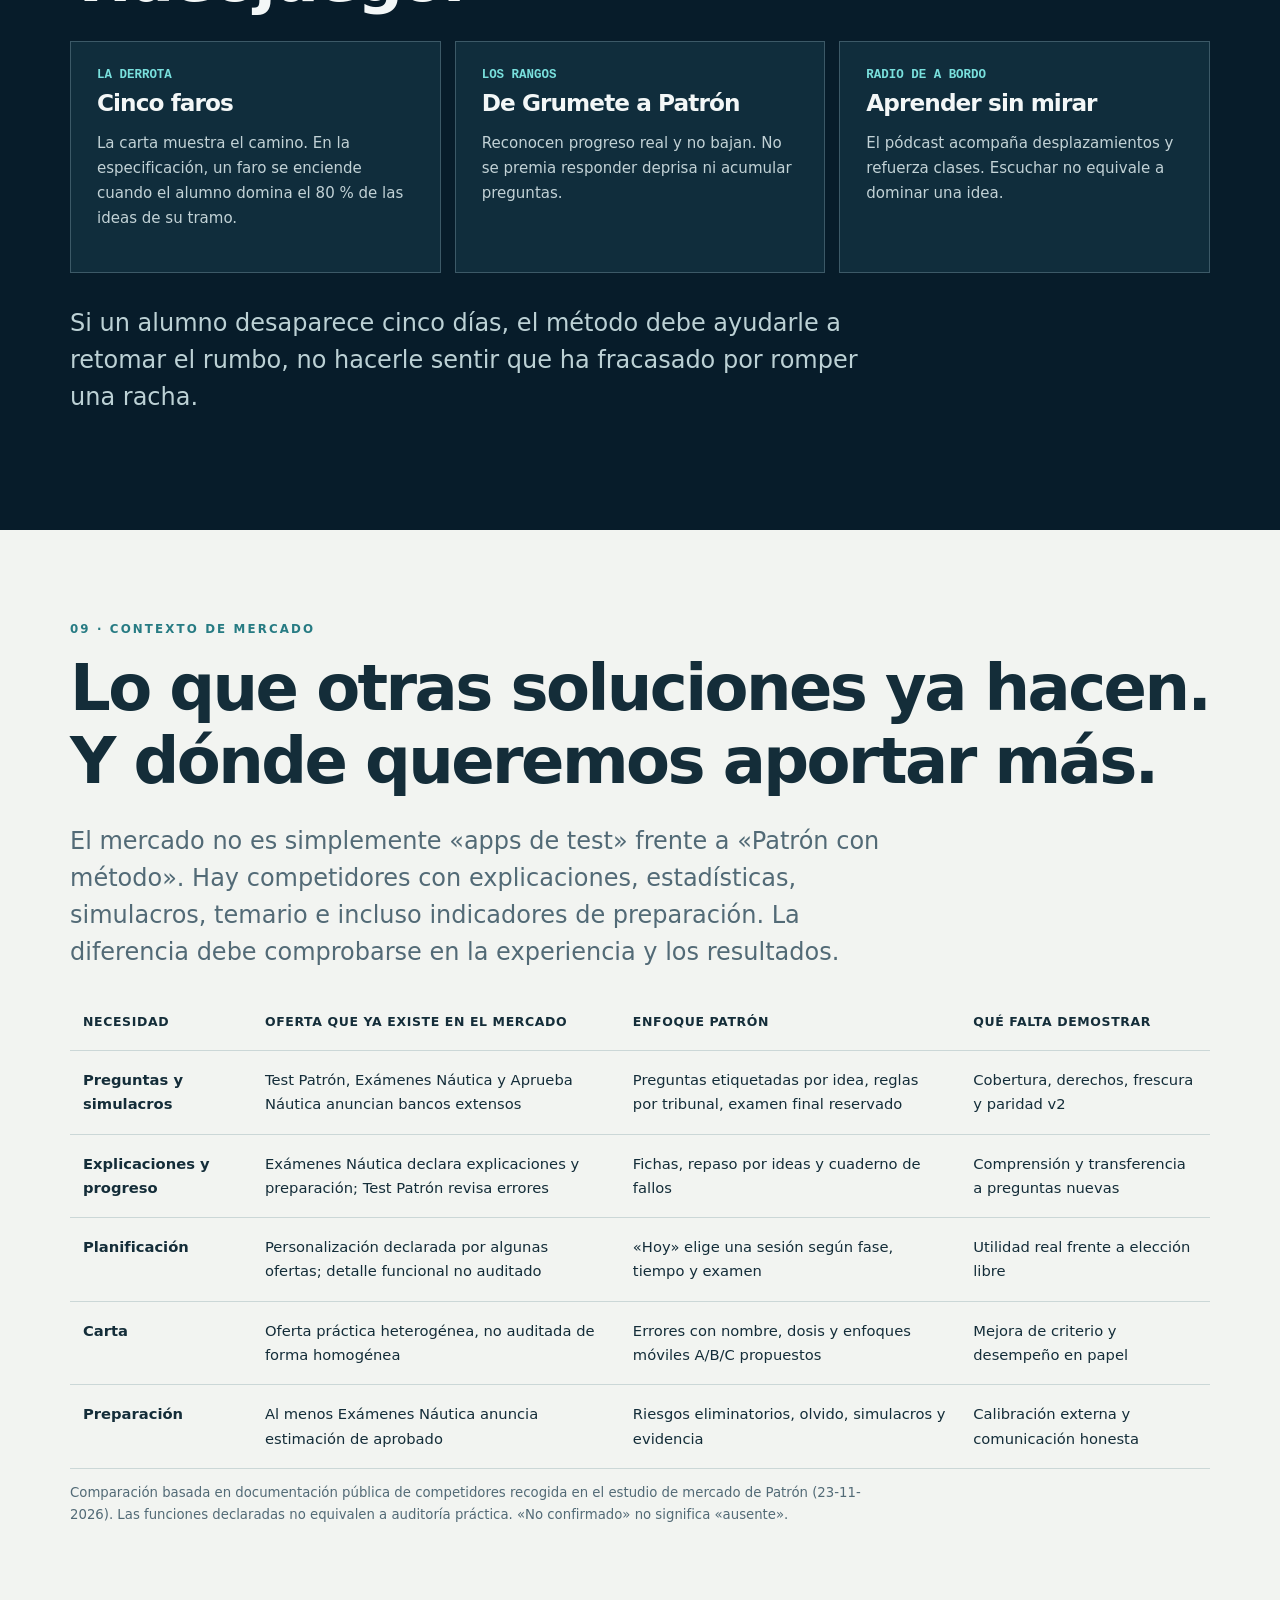
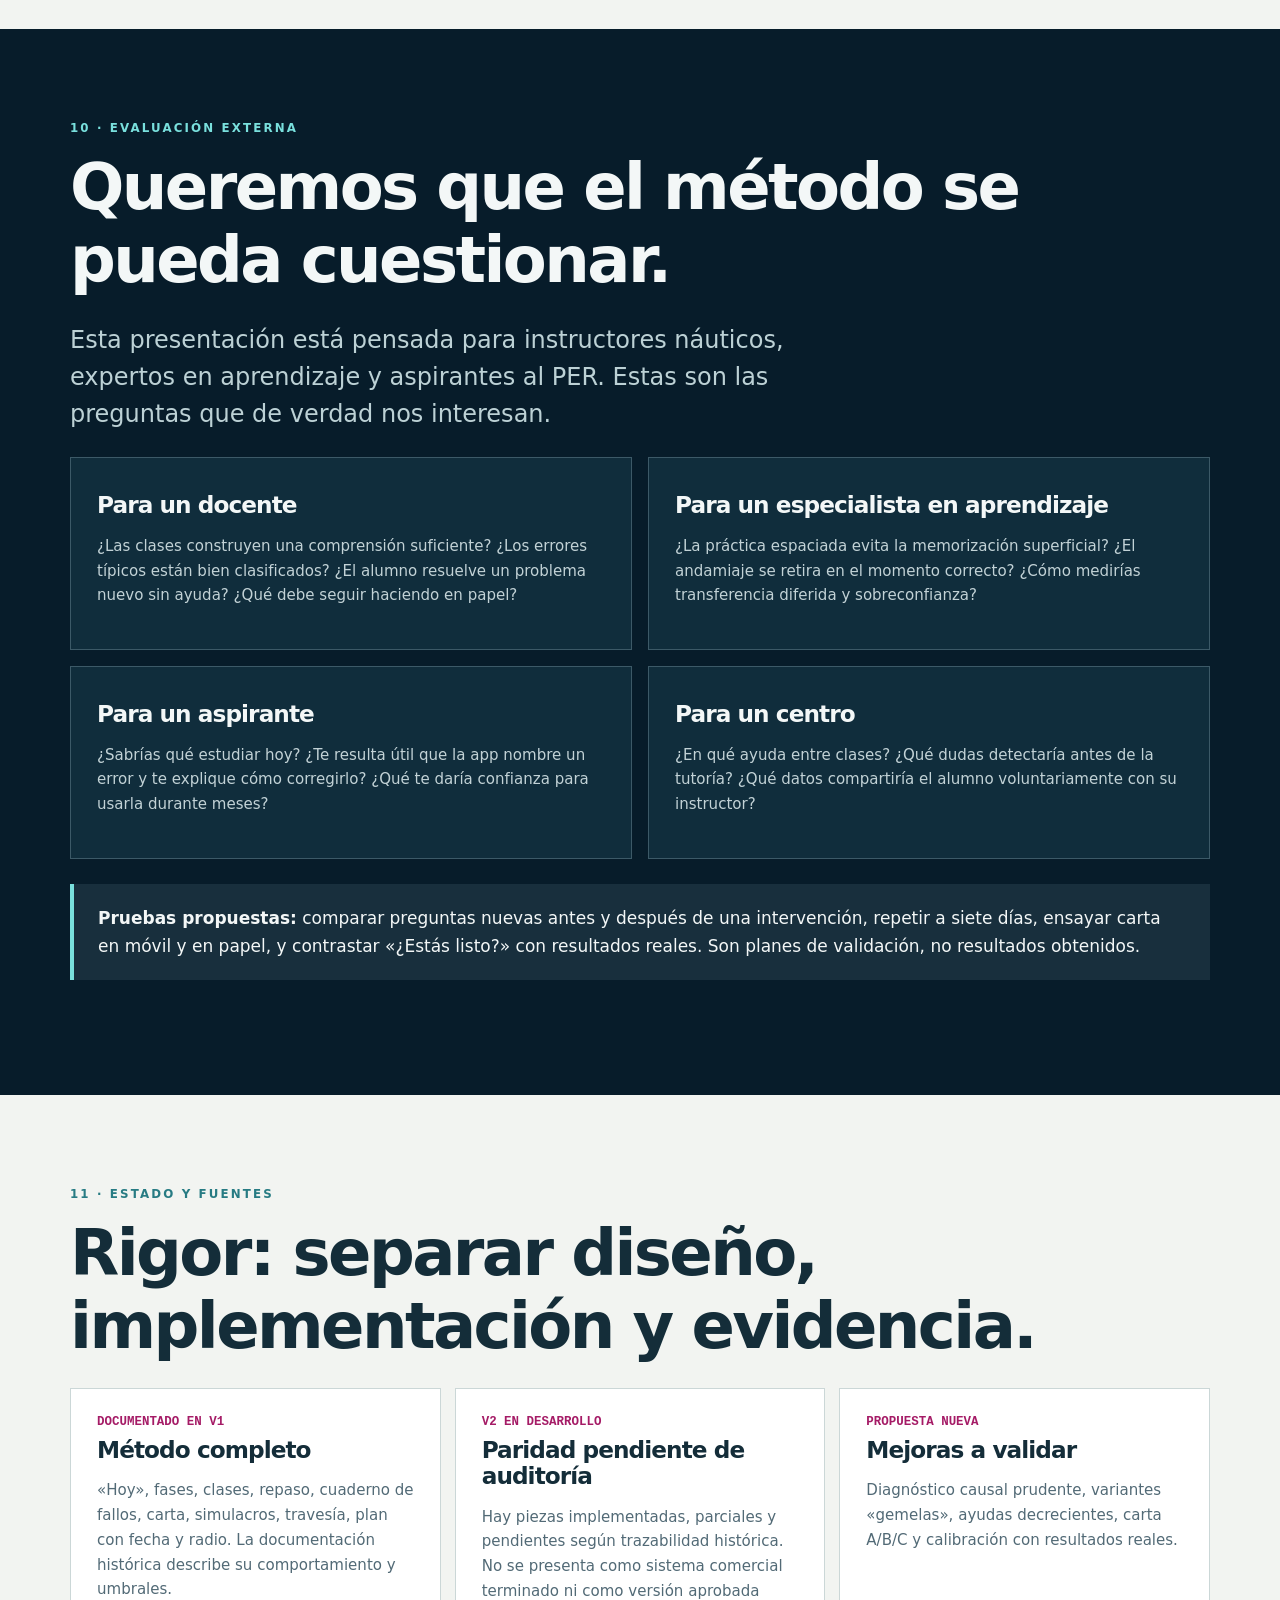
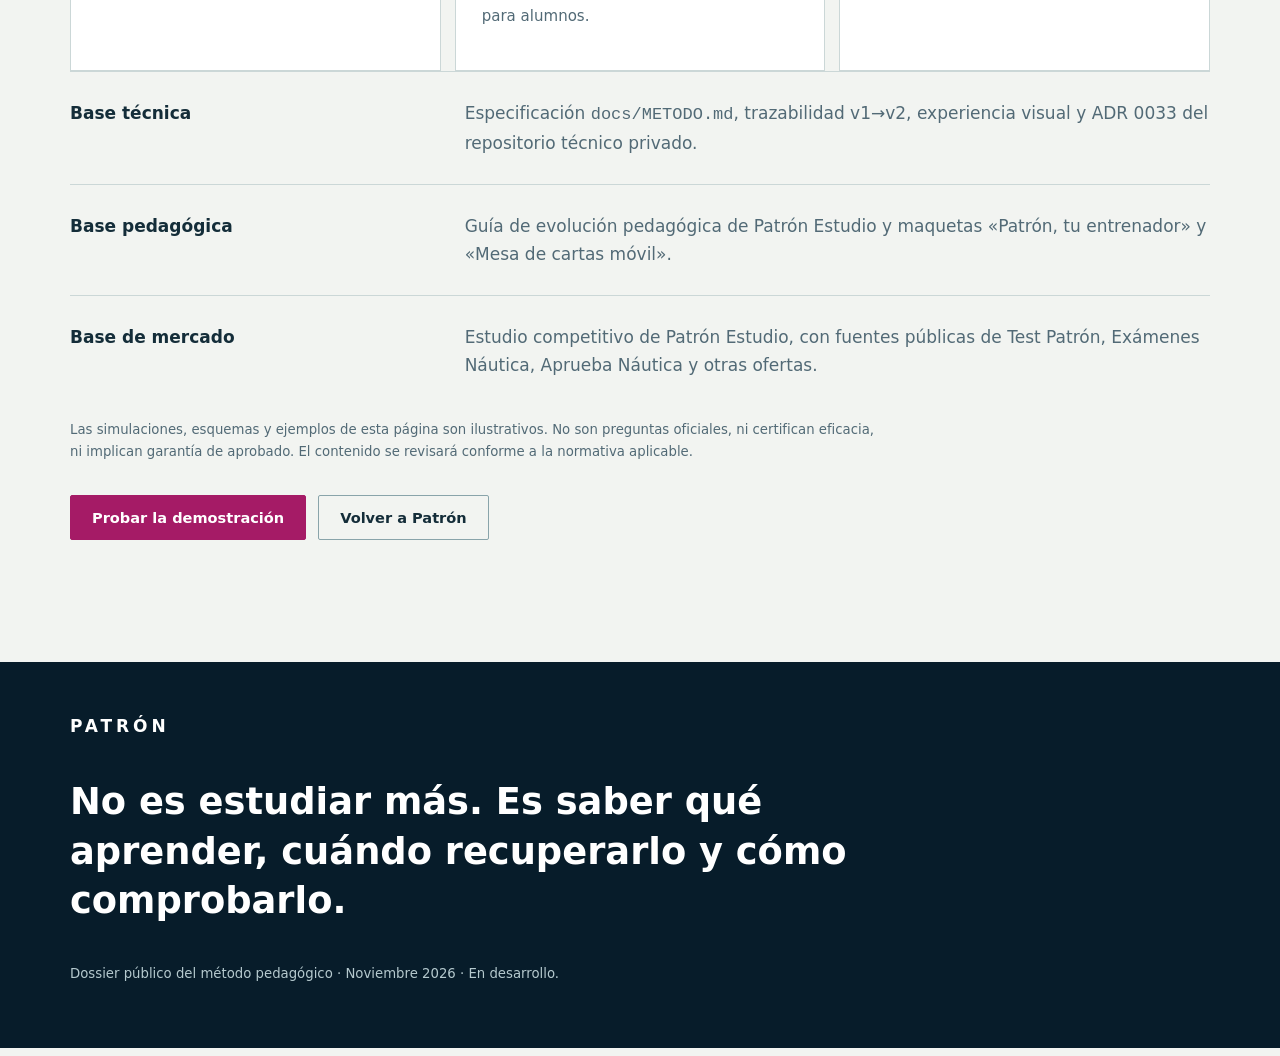
==== commit f302c4ad: "fix(web): integrar imagen cinematografica real en landing del metodo con diseño movil" ====
--- a/metodo.html
+++ b/metodo.html
@@ -46,48 +46,20 @@
 /* Cinematic hero artwork embedded in the document, no external image dependency */
 .method-hero .hero-cinema{position:absolute;inset:0;z-index:-2;overflow:hidden;pointer-events:none}.method-hero .hero-cinema svg{width:100%;height:100%;display:block}.method-hero .hero-atmosphere{z-index:-1}.method-hero .hero-glow{background:linear-gradient(90deg,#041725 0%,#041725e8 28%,#0417259e 51%,#04172516 100%),linear-gradient(0deg,#031522c9,transparent 26%)}.method-hero .hero-stars,.method-hero .hero-contours{display:none}.method-hero .hero-visual{opacity:.15;position:absolute;right:-5%;top:7%;width:48%;z-index:0}.method-hero .hero-copy{max-width:690px}.method-hero .hero-stage{grid-template-columns:1fr}.method-hero h1{white-space:normal;font-size:clamp(3.4rem,6vw,6.5rem);max-width:740px}.method-hero h1 em{color:#f1eee7}.method-hero h1 span{color:#f0bd61}.method-hero .hero-subtitle{color:#fff5e7}.method-hero .hero-description{color:#d5e5e6}
 @media(max-width:760px){.method-hero .hero-cinema svg{width:200%;height:100%;max-width:none;transform:translateX(-39%)}.method-hero .hero-glow{background:linear-gradient(180deg,#041725ed 0%,#041725cb 40%,#04172566 65%,#041725db 100%)}.method-hero .hero-visual{position:relative;right:auto;top:auto;width:90%;opacity:.22;margin:-100px auto -80px;pointer-events:none}.method-hero .hero-copy{z-index:3}.method-hero h1{font-size:clamp(2.9rem,9.3vw,5rem)}.method-hero .hero-stage{padding-bottom:85px}}
+/* Definitive cinematic artwork: locally hosted original, not SVG or external photo. */
+.cinematic-photo-hero{display:block;min-height:0;padding:0;background:#061725;overflow:hidden;position:relative}
+.cinematic-frame{display:block;width:100%;aspect-ratio:1536/1024;background:#061725 url('./assets/metodo-hero.png') center center/cover no-repeat}
+.cinematic-mobile-copy{display:none}
+.cinematic-actions{position:relative;z-index:2;display:flex;gap:14px;align-items:center;flex-wrap:wrap;padding:18px 0 26px}
+.cinematic-actions .btn.primary{background:#f0bd61;color:#071c2a;border-color:#f0bd61}
+.cinematic-actions .btn.hero-secondary{border-color:#658a97;color:#e3eff0}
+.cinematic-caption{font-size:.76rem;color:#aac2c9;margin-left:auto}
+@media(max-width:760px){.cinematic-frame{aspect-ratio:1536/1024;background-size:contain;background-position:center top}.cinematic-mobile-copy{display:block;padding-top:18px}.cinematic-mobile-copy .hero-kicker{font-size:.68rem;color:#a6e6e0}.cinematic-mobile-copy h1{font:700 clamp(2.15rem,8.2vw,3.8rem)/1.07 Georgia,serif;white-space:normal;letter-spacing:-.05em;margin:14px 0;color:#fff}.cinematic-mobile-copy h1 span{color:#f0bd61}.cinematic-mobile-copy p{color:#d2e1e4;font-size:1.04rem;margin-bottom:5px}.cinematic-actions{padding-top:20px;padding-bottom:30px}.cinematic-caption{margin-left:0;width:100%}}
 </style></head><body><header><nav class="wrap"><a class="logo" href="./">PATRÓN</a><div class="navlinks"><a href="#recorrido">Recorrido</a><a href="#motor">El método</a><a href="#carta">Carta</a><a href="#experiencia">Demostración</a><a href="#expertos">Para expertos</a></div></nav></header>
-<main><div class="hero method-hero">
-<div class="hero-cinema" aria-hidden="true"><svg viewBox="0 0 1400 900" preserveAspectRatio="xMidYMid slice" xmlns="http://www.w3.org/2000/svg"><defs><linearGradient id="sky" x2=".2" y2="1"><stop stop-color="#041827"/><stop offset=".52" stop-color="#103a52"/><stop offset=".73" stop-color="#bb7050"/><stop offset="1" stop-color="#081f33"/></linearGradient><radialGradient id="sun" cx=".79" cy=".49" r=".37"><stop stop-color="#ffcb7e" stop-opacity=".7"/><stop offset=".45" stop-color="#e08c57" stop-opacity=".28"/><stop offset="1" stop-color="#e08c57" stop-opacity="0"/></radialGradient><linearGradient id="ocean" x2="0" y2="1"><stop stop-color="#0d5166"/><stop offset=".4" stop-color="#072d46"/><stop offset="1" stop-color="#020e1d"/></linearGradient><linearGradient id="beam" x1="0" y1=".5" x2="1" y2=".5"><stop stop-color="#ffdda0" stop-opacity=".7"/><stop offset="1" stop-color="#ffcf85" stop-opacity="0"/></linearGradient></defs><rect width="1400" height="900" fill="url(#sky)"/><rect width="1400" height="900" fill="url(#sun)"/><g stroke="#a6d0d4" opacity=".12" fill="none"><path d="M650 0Q950 220 1350 80M620 0Q960 300 1400 140M600 0Q990 380 1400 220M590 0Q1010 470 1400 300M570 0Q1040 530 1400 380"/><path d="M750 0Q1000 320 1000 620M850 0Q1060 300 1100 620M950 0Q1160 300 1200 620"/></g><path d="M0 520Q330 505 610 524T1400 513V900H0Z" fill="url(#ocean)"/><g stroke="#79c5ce" stroke-opacity=".3" fill="none"><path d="M0 566Q160 542 320 570T650 565 980 567 1400 560M0 610Q150 592 310 618T660 608 1010 621 1400 612M0 668Q230 645 480 681T940 667 1400 674M0 746Q300 721 600 750T1100 743 1400 755" stroke-width="3"/><path d="M200 545h160m450 18h210m-300 45h190m170 50h200m-900 10h270m400 40h240" stroke="#e1a773" stroke-opacity=".48" stroke-width="2"/></g><path d="M1030 545L1090 500 1120 495 1170 435 1230 435 1260 400 1310 395 1400 360V900H1100Z" fill="#071521"/><path d="M1090 500L1140 477 1190 470 1220 444 1290 436 1400 400" fill="none" stroke="#dd8b5d" stroke-opacity=".35" stroke-width="4"/><g transform="translate(1245 296)"><path d="M-34 139L-24 22H24L34 139Z" fill="#e5d4b4" stroke="#233745" stroke-width="5"/><path d="M-25 23H25L19 -2H-19Z" fill="#0a1c2b"/><path d="M-29 -2H29L19 -15H-19Z" fill="#142e3c"/><rect x="-17" y="3" width="34" height="18" fill="#ffcf70"/><rect x="-8" y="56" width="16" height="28" rx="7" fill="#1b3b48"/><path d="M0 -15V-31" stroke="#e6c890" stroke-width="4"/><path d="M-15 13L-550 -80 -550 92Z" fill="url(#beam)" opacity=".85"/></g><path d="M610 760Q735 700 790 632T910 560 1040 470 1220 388" stroke="#72eced" stroke-width="9" stroke-linecap="round" stroke-dasharray="1 22" fill="none" opacity=".9"/><g fill="#061a27" stroke="#8af1ed" stroke-width="5"><circle cx="790" cy="632" r="11"/><circle cx="910" cy="560" r="11"/><circle cx="1040" cy="470" r="11"/><circle cx="1220" cy="388" r="11"/></g><g fill="#d5f4ed" font-size="23" font-family="system-ui"><text x="744" y="602">Aprender</text><text x="860" y="529">Mezclar</text><text x="1005" y="435">Comprobar</text><text x="1173" y="353">Examen</text></g><path d="M0 830Q400 785 750 850T1400 830V900H0Z" fill="#02111e" opacity=".7"/></svg></div><div class="hero-atmosphere" aria-hidden="true"><div class="hero-glow"></div><div class="hero-stars"></div><div class="hero-contours"></div></div>
-<div class="wrap hero-stage">
-  <div class="hero-copy">
-    <div class="hero-kicker"><span class="hero-kicker-line"></span> PATRÓN ESTUDIO <span class="kicker-separator">/</span> EL MÉTODO</div>
-    <h1>EL EXAMEN<br>NO SE <em>MEMORIZA.</em><br><span>SE CONQUISTA.</span></h1>
-    <p class="hero-subtitle">De cada error, una lección.<br>De cada lección, un paso hacia tu título.</p>
-    <p class="hero-description">Una forma diferente de preparar el PER: Patrón decide qué estudiar hoy, te ayuda a comprender lo que fallas y comprueba si realmente lo has aprendido.</p>
-    <div class="buttons hero-buttons"><a href="#experiencia" class="btn primary hero-cta">Vive el método <span aria-hidden="true">↗</span></a><a href="#recorrido" class="btn hero-secondary">Explora la travesía <span aria-hidden="true">↓</span></a></div>
-    <p class="hero-disclaimer">Dossier interactivo de un método en desarrollo · La demostración es ilustrativa.</p>
-  </div>
-  <div class="hero-visual" aria-hidden="true">
-    <div class="hero-orbit orbit-outer"></div><div class="hero-orbit orbit-inner"></div>
-    <svg class="hero-chart" viewBox="0 0 660 690" xmlns="http://www.w3.org/2000/svg">
-      <defs><radialGradient id="water" cx="48%" cy="47%" r="65%"><stop offset="0" stop-color="#1a6174"/><stop offset=".6" stop-color="#0c354b"/><stop offset="1" stop-color="#071c2a"/></radialGradient><linearGradient id="shore" x1="0" x2="1" y1="0" y2="1"><stop stop-color="#a5b8a4"/><stop offset="1" stop-color="#567e80"/></linearGradient><linearGradient id="beam" x1="0" x2="1"><stop stop-color="#79e0dd" stop-opacity="0"/><stop offset=".55" stop-color="#79e0dd" stop-opacity=".32"/><stop offset="1" stop-color="#79e0dd" stop-opacity="0"/></linearGradient><filter id="halo"><feGaussianBlur stdDeviation="9"/></filter><clipPath id="chartClip"><circle cx="333" cy="344" r="252"/></clipPath></defs>
-      <circle cx="333" cy="344" r="290" fill="none" stroke="#73c4cb" stroke-opacity=".12"/><circle cx="333" cy="344" r="270" fill="none" stroke="#d5bf7c" stroke-opacity=".24" stroke-dasharray="2 12"/>
-      <circle cx="333" cy="344" r="253" fill="url(#water)" stroke="#7ac9cb" stroke-opacity=".4" stroke-width="2"/>
-      <g clip-path="url(#chartClip)">
-        <g stroke="#a4e2e1" stroke-opacity=".13" stroke-width="1"><path d="M70 174H595M70 224H595M70 274H595M70 324H595M70 374H595M70 424H595M70 474H595M70 524H595M120 75V605M170 75V605M220 75V605M270 75V605M320 75V605M370 75V605M420 75V605M470 75V605M520 75V605M570 75V605"/></g>
-        <path d="M68 112C135 115 142 167 179 195S221 230 200 266 166 294 182 327 214 370 174 400 114 428 114 470 129 528 72 572Z" fill="url(#shore)" opacity=".78"/>
-        <path d="M68 112C135 115 142 167 179 195S221 230 200 266 166 294 182 327 214 370 174 400 114 428 114 470 129 528 72 572" fill="none" stroke="#d3e1ca" stroke-opacity=".7" stroke-width="2"/>
-        <path d="M108 110C155 145 163 179 195 210M99 165C143 185 157 215 185 244M94 415C130 399 152 380 167 355M88 495C117 464 139 448 154 442" fill="none" stroke="#d5e0cc" stroke-opacity=".26"/>
-        <path d="M218 500C285 456 275 394 347 372S443 309 501 226" fill="none" stroke="#7be1e0" stroke-opacity=".16" stroke-width="23" filter="url(#halo)"/>
-        <path d="M218 500C285 456 275 394 347 372S443 309 501 226" fill="none" stroke="#8cece5" stroke-width="3" stroke-dasharray="10 10"/>
-        <circle cx="218" cy="500" r="7" fill="#d4b76c" stroke="#fff0c2" stroke-width="2"/><circle cx="347" cy="372" r="7" fill="#d4b76c" stroke="#fff0c2" stroke-width="2"/>
-        <circle cx="501" cy="226" r="29" fill="#7ae2df" opacity=".16" filter="url(#halo)"/><circle cx="501" cy="226" r="12" fill="#d4b76c" stroke="#fff2cc" stroke-width="3"/><path d="M501 204V188M493 196L501 188 509 196" fill="none" stroke="#e9e6b8" stroke-width="2"/>
-        <path d="M347 372L501 226" stroke="#d4b76c" stroke-opacity=".5" stroke-width="1.5" stroke-dasharray="5 7"/>
-        <g transform="translate(357 360) rotate(-42)"><path d="M0 -28L12 22 0 14 -12 22Z" fill="#e7f7f1" stroke="#143847" stroke-width="2"/><path d="M0 -28L0 14 -12 22Z" fill="#79e0dd"/></g>
-        <g font-family="system-ui" font-size="12" letter-spacing="2" fill="#c1e5e3"><text x="239" y="526">SALIDA</text><text x="464" y="178">OBJETIVO</text></g>
-      </g>
-      <g transform="translate(333 344)" stroke="#c2e7e4" stroke-opacity=".55" fill="none"><circle r="114" stroke-opacity=".22"/><circle r="125" stroke-opacity=".15"/><path d="M0 -147V-128M0 128V147M-147 0H-128M128 0H147" stroke-width="2"/></g>
-      <g font-family="system-ui" fill="#e2f6f1" font-size="15" font-weight="700"><text x="328" y="59">N</text><text x="327" y="639">S</text><text x="42" y="350">O</text><text x="621" y="350">E</text></g>
-      <circle cx="333" cy="344" r="253" fill="none" stroke="#a8f0e9" stroke-opacity=".5" stroke-width="1"/>
-      <path d="M320 65L333 35 346 65" fill="none" stroke="#d4b76c" stroke-width="2"/>
-    </svg>
-    <div class="chart-float float-top"><span class="float-icon">✦</span><div><strong>IDEA COMPRENDIDA</strong><small>Una nueva coordenada</small></div></div>
-    <div class="chart-float float-bottom"><span class="float-icon">↗</span><div><strong>TU SIGUIENTE PASO</strong><small>Lo decide tu progreso</small></div></div>
-    <div class="hero-side-label">UNA TRAVESÍA DE APRENDIZAJE <span>—</span> NO UN BANCO DE TEST</div>
-  </div>
-</div>
-<div class="hero-bottom-bar"><div class="wrap"><span>01 / APRENDER</span><span>02 / RECUPERAR</span><span>03 / COMPROBAR</span><a href="#problema">DESLIZA PARA DESCUBRIR <span aria-hidden="true">↓</span></a></div></div>
+<main><div class="hero method-hero cinematic-photo-hero" aria-label="Patrón Estudio: portada cinematográfica con una carta náutica, el mar, un faro y la travesía del aprendizaje">
+<div class="cinematic-frame" role="img" aria-label="El examen no se memoriza. Se conquista. Portada cinematográfica con barco, brújula, carta, mar y faro."></div>
+<div class="cinematic-mobile-copy wrap"><div class="hero-kicker">PATRÓN ESTUDIO / EL MÉTODO</div><h1>EL EXAMEN NO SE MEMORIZA.<br><span>SE CONQUISTA.</span></h1><p>De cada error, una lección. De cada lección, un paso hacia tu título.</p></div>
+<div class="cinematic-actions wrap"><a href="#recorrido" class="btn primary">Descubrir el método <span aria-hidden="true">↗</span></a><a href="#experiencia" class="btn hero-secondary">Probar una sesión <span aria-hidden="true">↓</span></a><span class="cinematic-caption">Propuesta pedagógica en desarrollo · Imagen conceptual</span></div>
 </div>
 <section id="problema"><div class="wrap"><div class="eyebrow">01 · El problema</div><h2>Una pregunta acertada no siempre significa una idea aprendida.</h2><p class="lead">Muchos alumnos preparan el PER alternando temario, test, carta y simulacros. El reto no es solo disponer de recursos: es saber qué estudiar, comprender el error y recordar la solución cuando aparezca otro enunciado.</p><div class="grid"><article class="tile"><div class="num">FRICCIÓN 01</div><h3>¿Qué estudio hoy?</h3><p>Con poco tiempo, elegir entre teoría, carta, repaso y exámenes consume energía antes de empezar.</p></article><article class="tile"><div class="num">FRICCIÓN 02</div><h3>¿Por qué fallo?</h3><p>Conocer la respuesta correcta no siempre aclara si falló la idea, el procedimiento, el signo o el cálculo.</p></article><article class="tile"><div class="num">FRICCIÓN 03</div><h3>¿Estoy preparado?</h3><p>Un porcentaje global de aciertos puede ocultar un suspenso por límites de fallos en materias concretas.</p></article></div><div class="callout"><strong>La propuesta:</strong> no vender más preguntas como solución universal, sino conectar cada actividad con la siguiente decisión de aprendizaje. La superioridad respecto a alternativas todavía debe validarse.</div></div></section>
 <section id="recorrido" class="dark"><div class="wrap"><div class="eyebrow">02 · El recorrido del alumno</div><h2>Del primer día al examen. Sin perder el hilo.</h2><p class="lead">El método no es una pantalla. Es un itinerario que cambia cuando el alumno aprende, falla, se ausenta o se acerca a su convocatoria.</p><div class="grid"><div class="tile"><div class="num">PRIMER DÍA</div><h3>Empieza sin bloqueo</h3><p>Elige titulación y, cuando proceda, módulo y tribunal. Puede indicar fecha y minutos diarios. El test de nivel de unos ocho minutos es opcional; también puede empezar directamente.</p></div><div class="tile"><div class="num">DÍA A DÍA</div><h3>«Hoy» propone</h3><p>Una sesión con dos o tres pasos: clase, repaso, tanda, dosis o simulacro, según lo que necesita. Se puede parar y seguir.</p></div><div class="tile"><div class="num">DESPUÉS DE CADA SESIÓN</div><h3>Parte de travesía</h3><p>Qué ideas se han ganado, cuáles vuelven, qué faro se ha encendido y qué tocará mañana. No se confunde actividad con dominio.</p></div><div class="tile"><div class="num">CON FECHA DE EXAMEN</div><h3>Plan realista</h3><p>Reparte el trabajo pendiente, considera minutos disponibles y reconoce retrasos sin culpabilizar. Si no cabe todo, debe decirlo.</p></div><div class="tile"><div class="num">ÚLTIMA SEMANA</div><h3>Priorizar y descansar</h3><p>Repaso de ideas que se resisten, simulacro, revisión y víspera ligera. El día del examen no propone tareas nuevas.</p></div><div class="tile"><div class="num">DESPUÉS</div><h3>Aprender del resultado</h3><p>Pregunta cómo fue y permite revisar el resultado real. Si hay que repetir, la siguiente travesía parte de las dificultades observadas.</p></div></div></div></section>
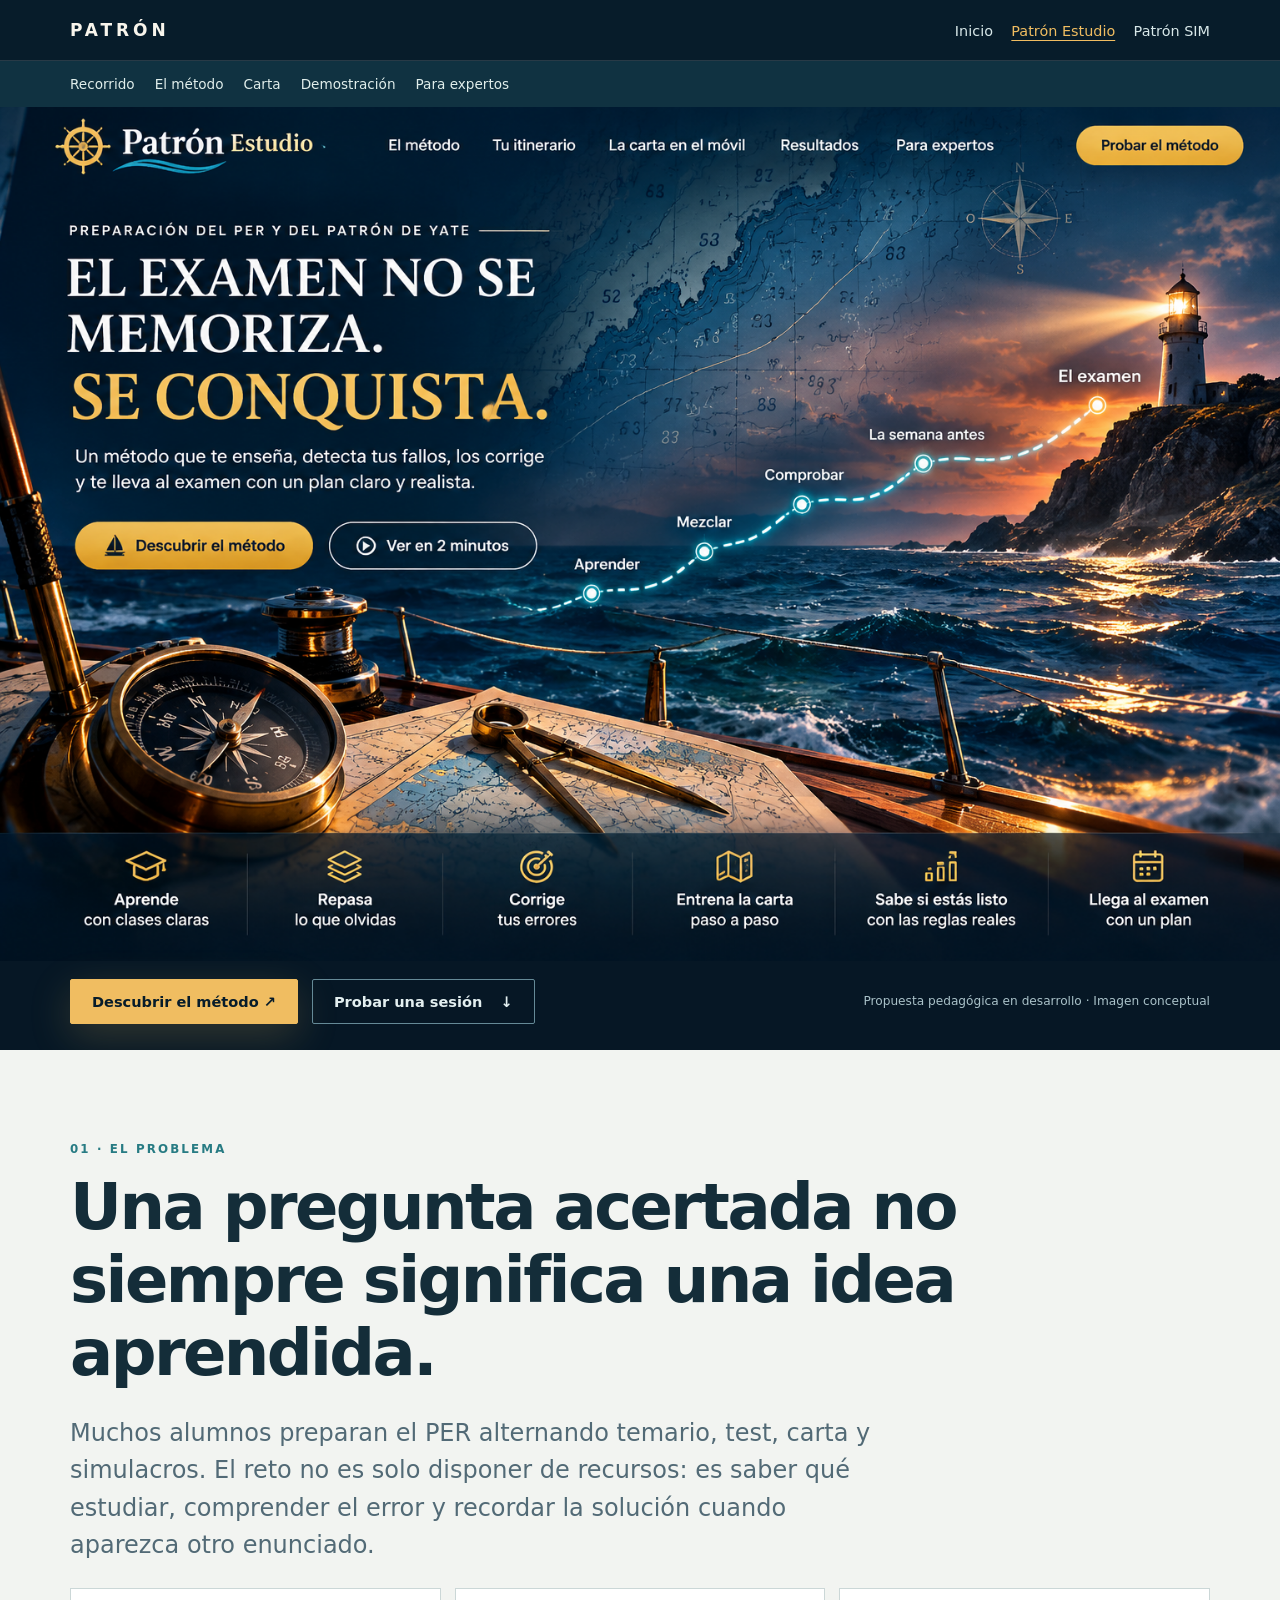
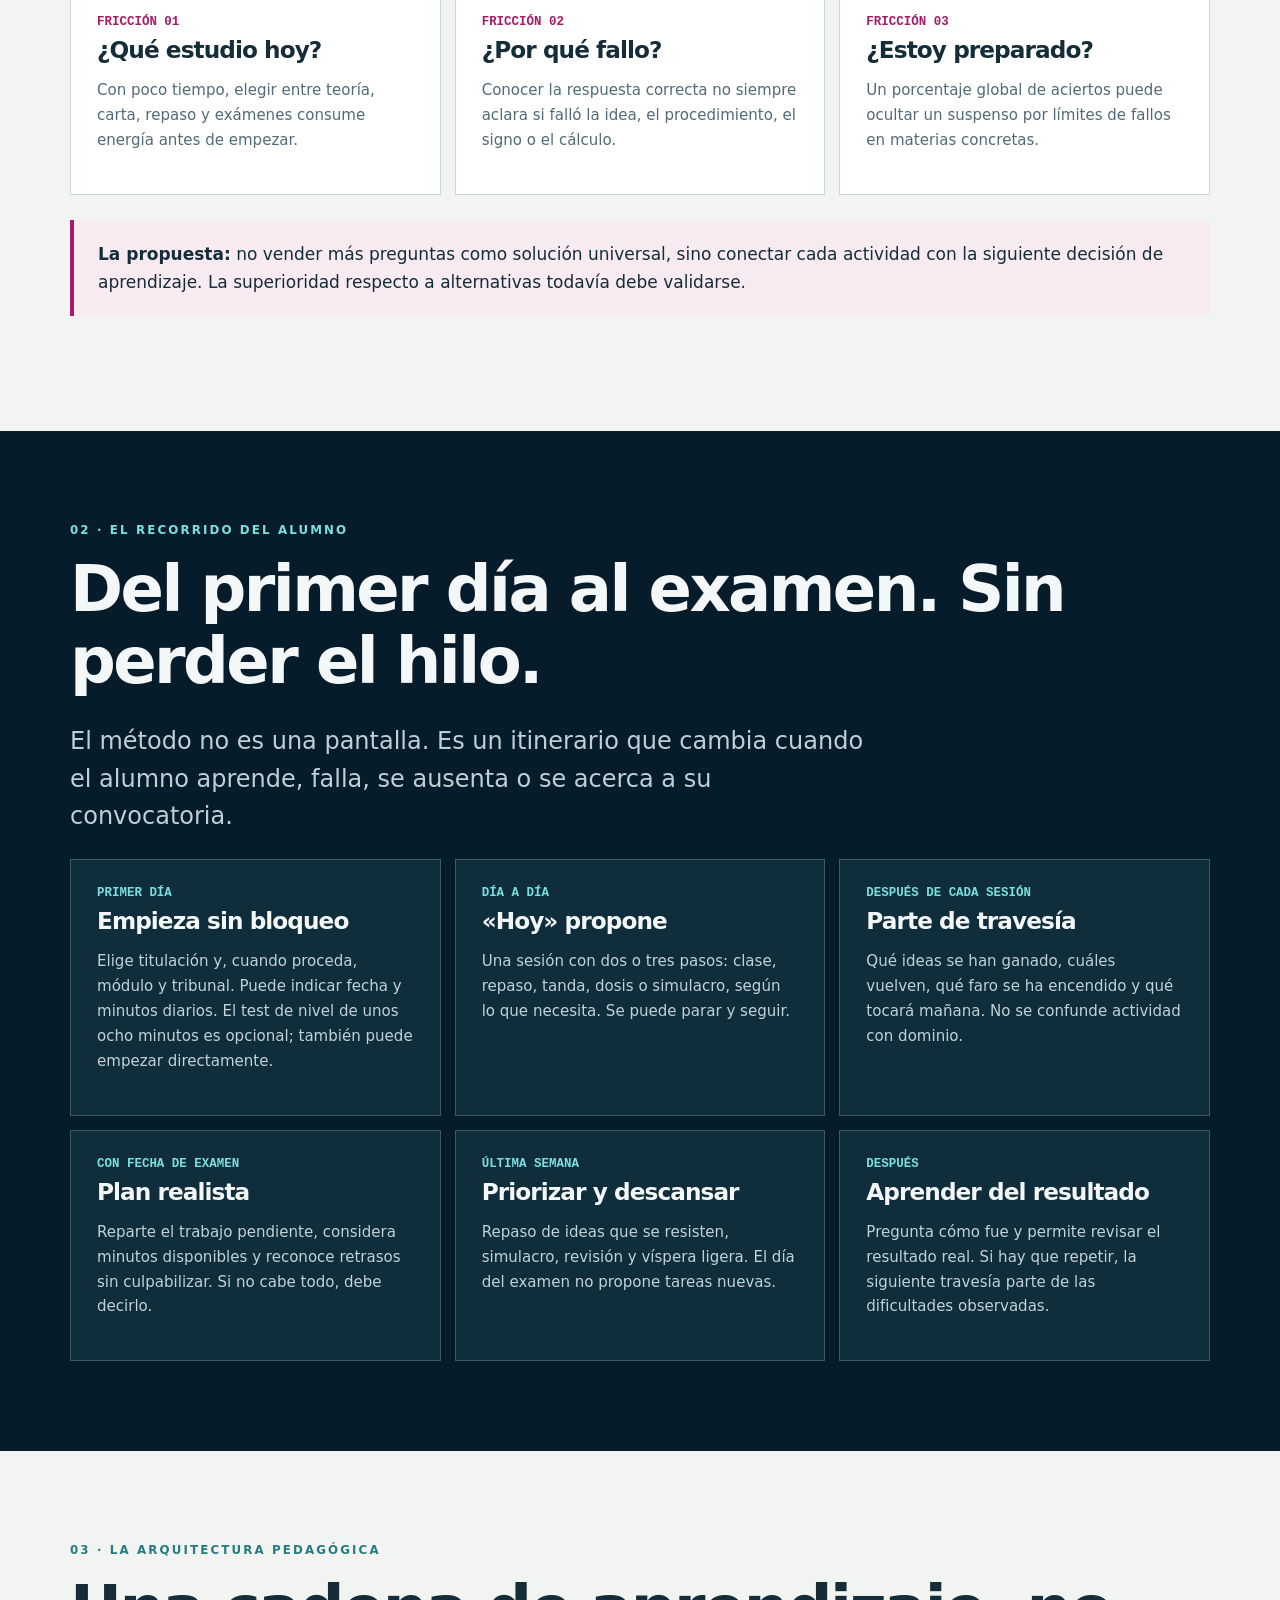
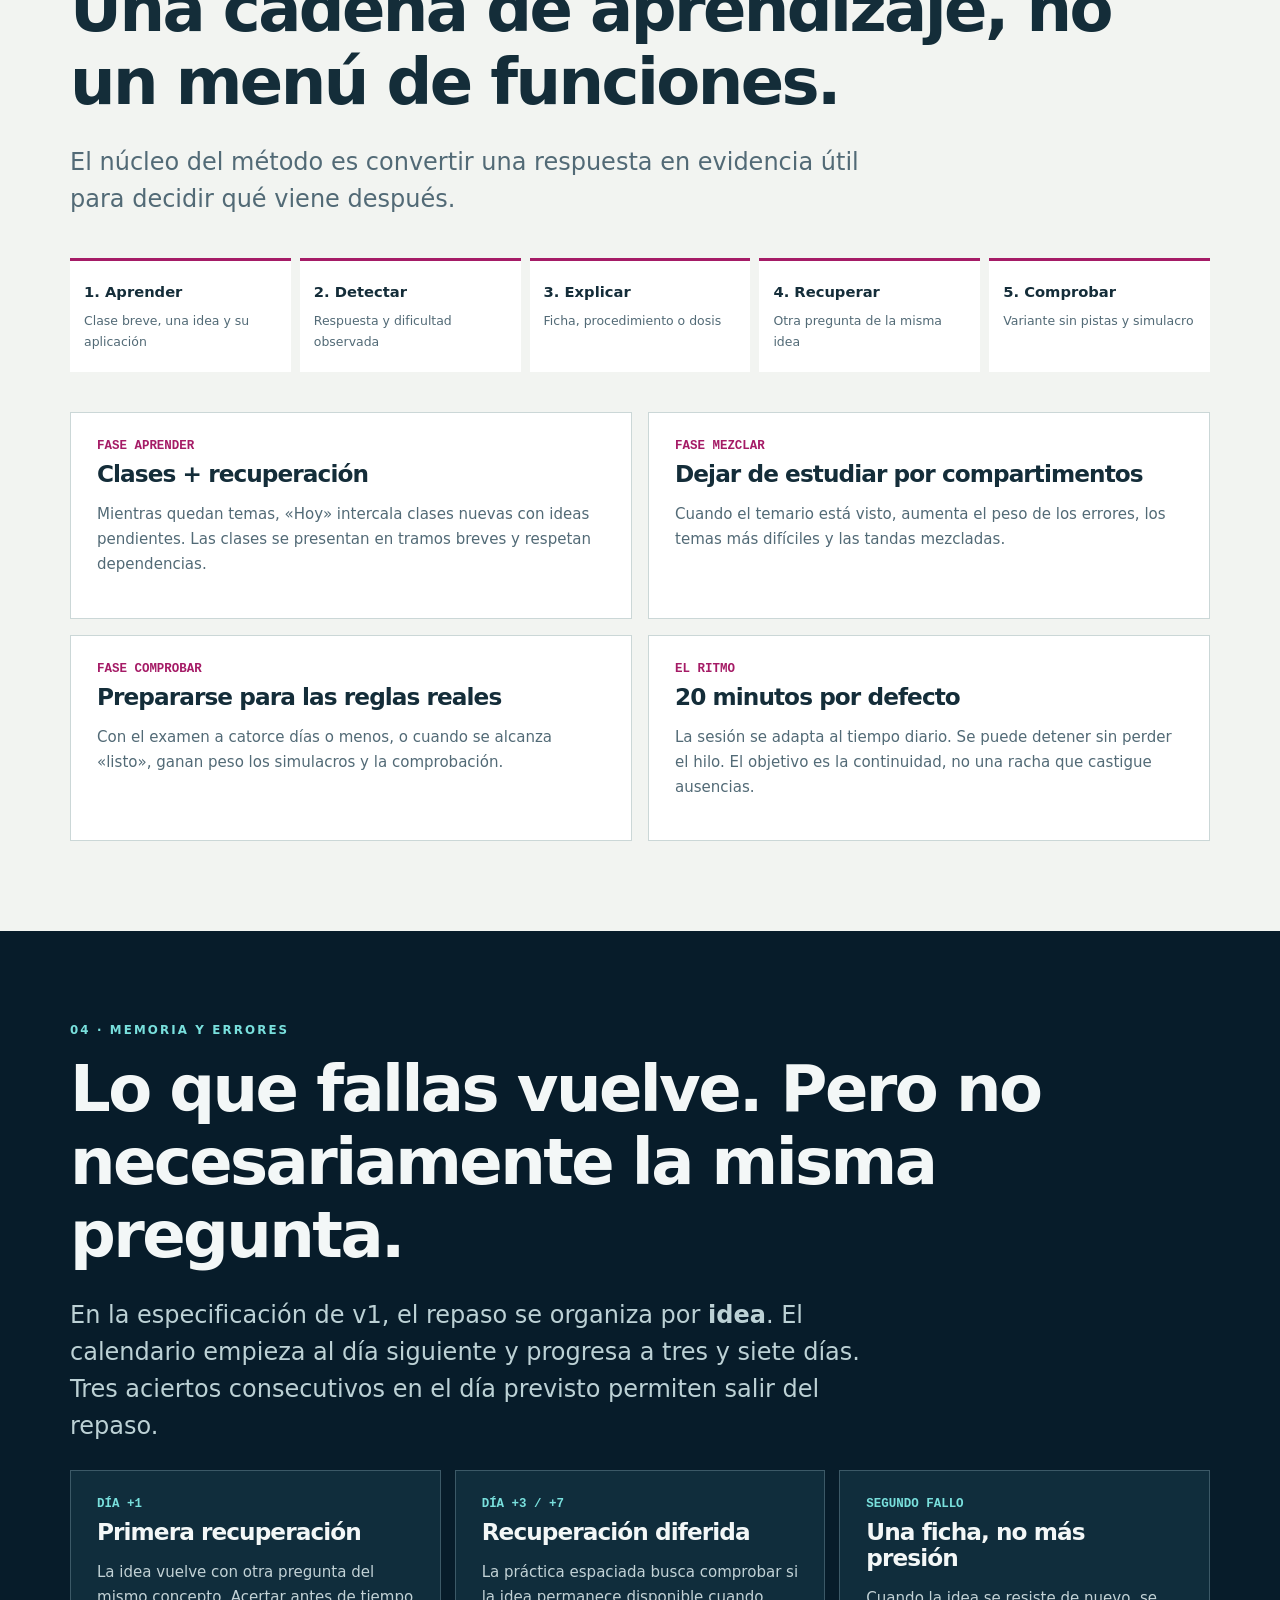
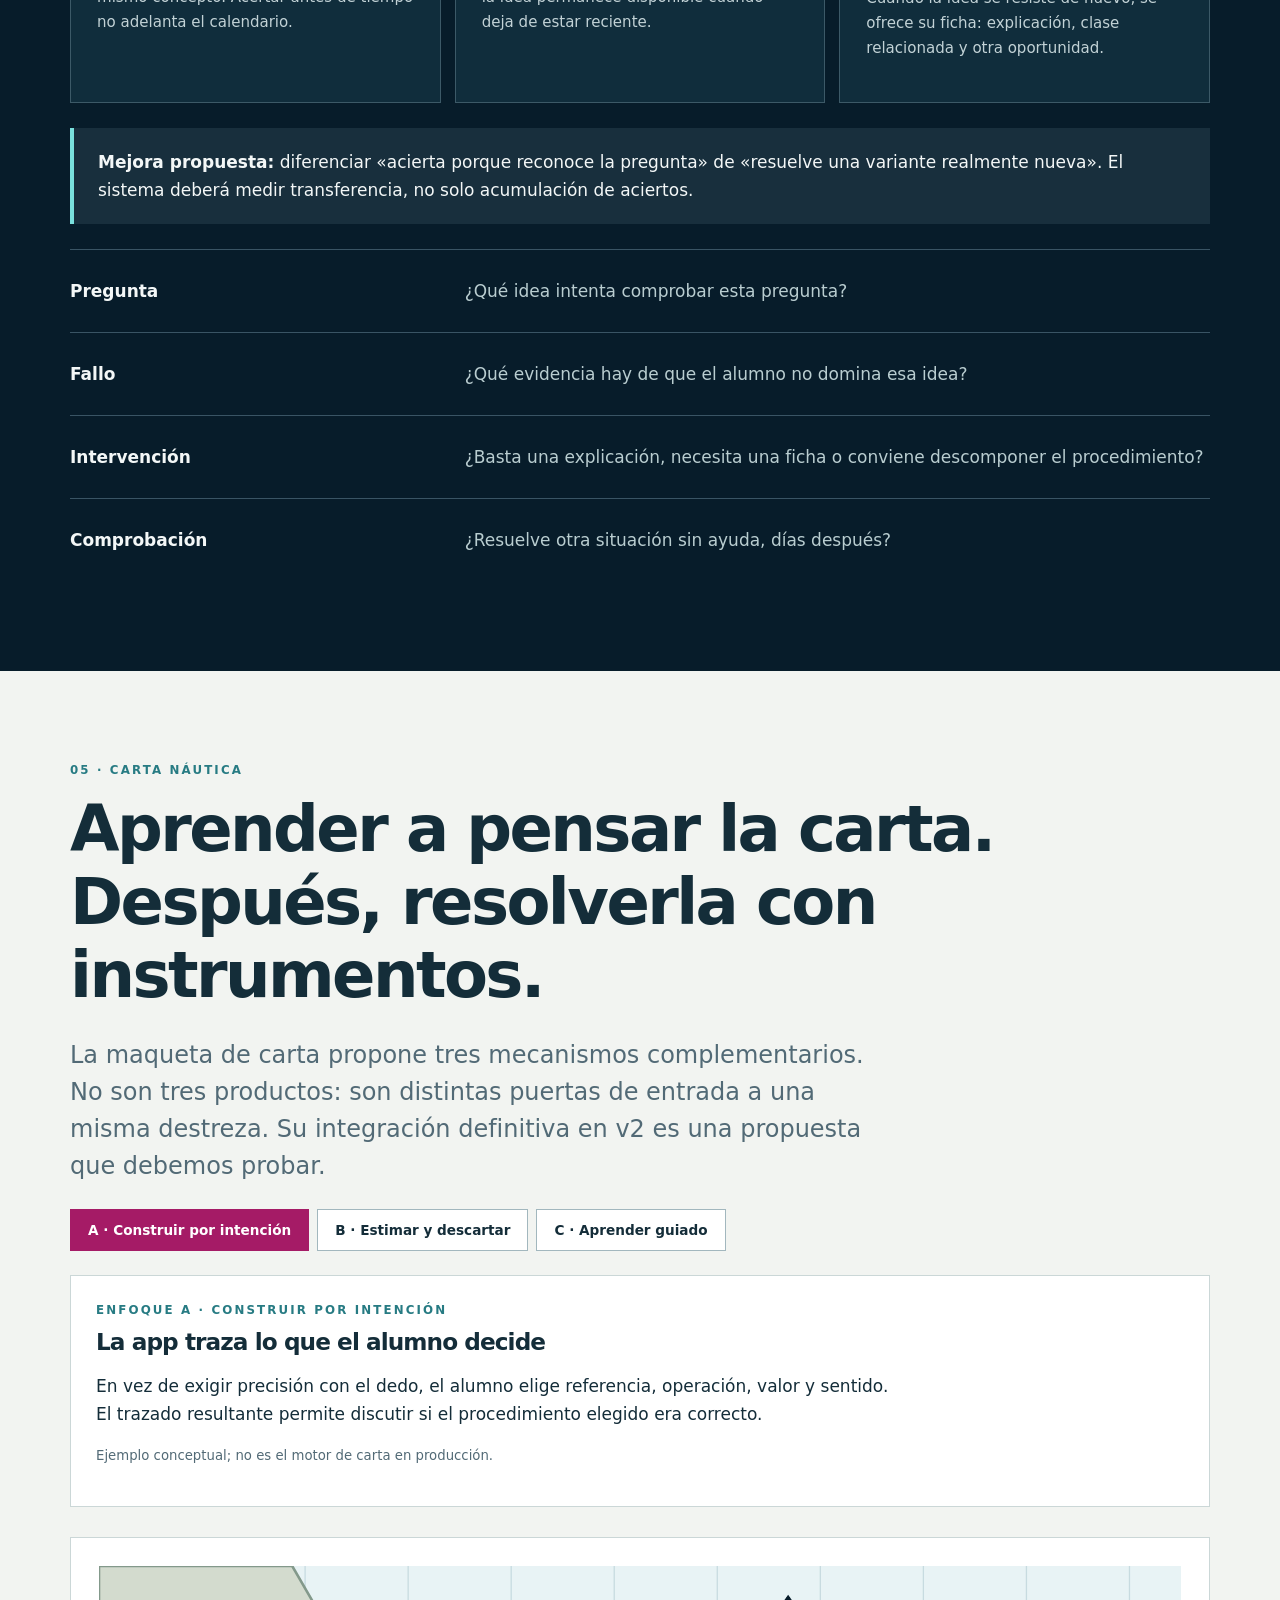
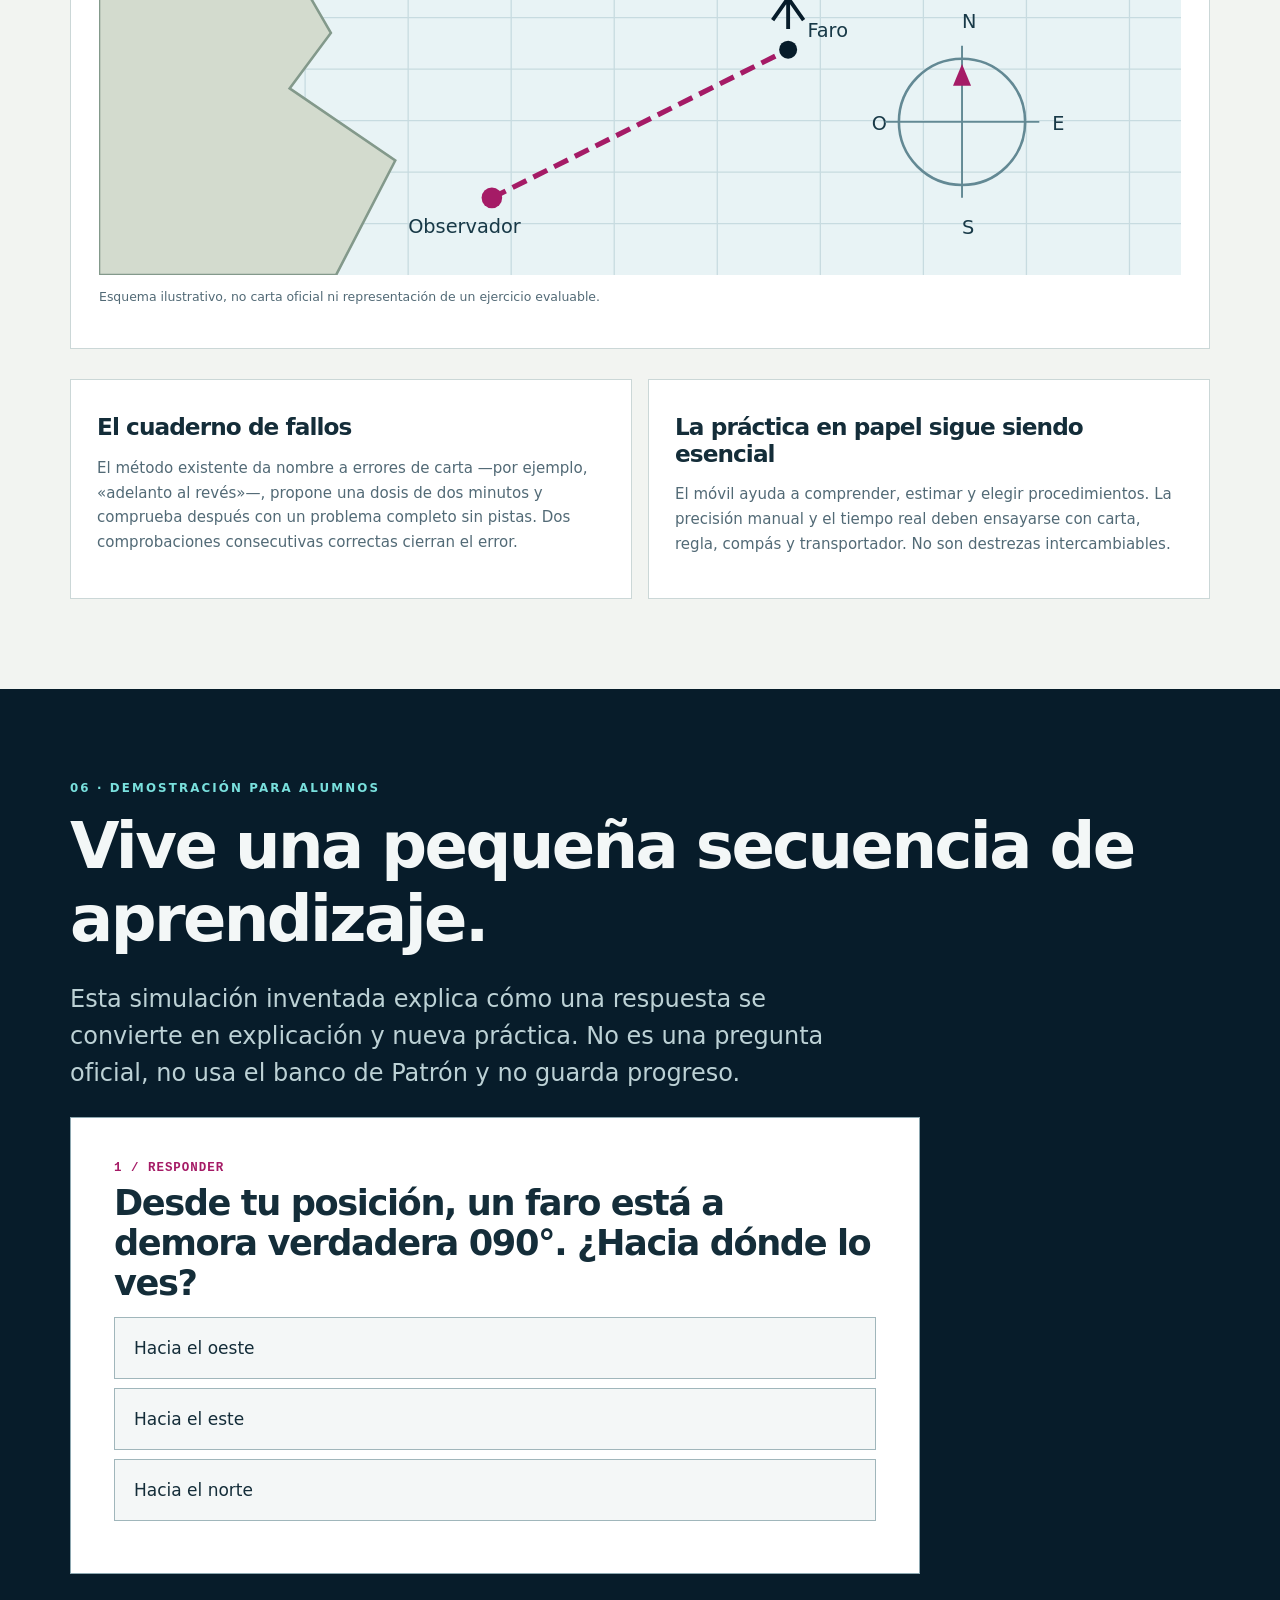
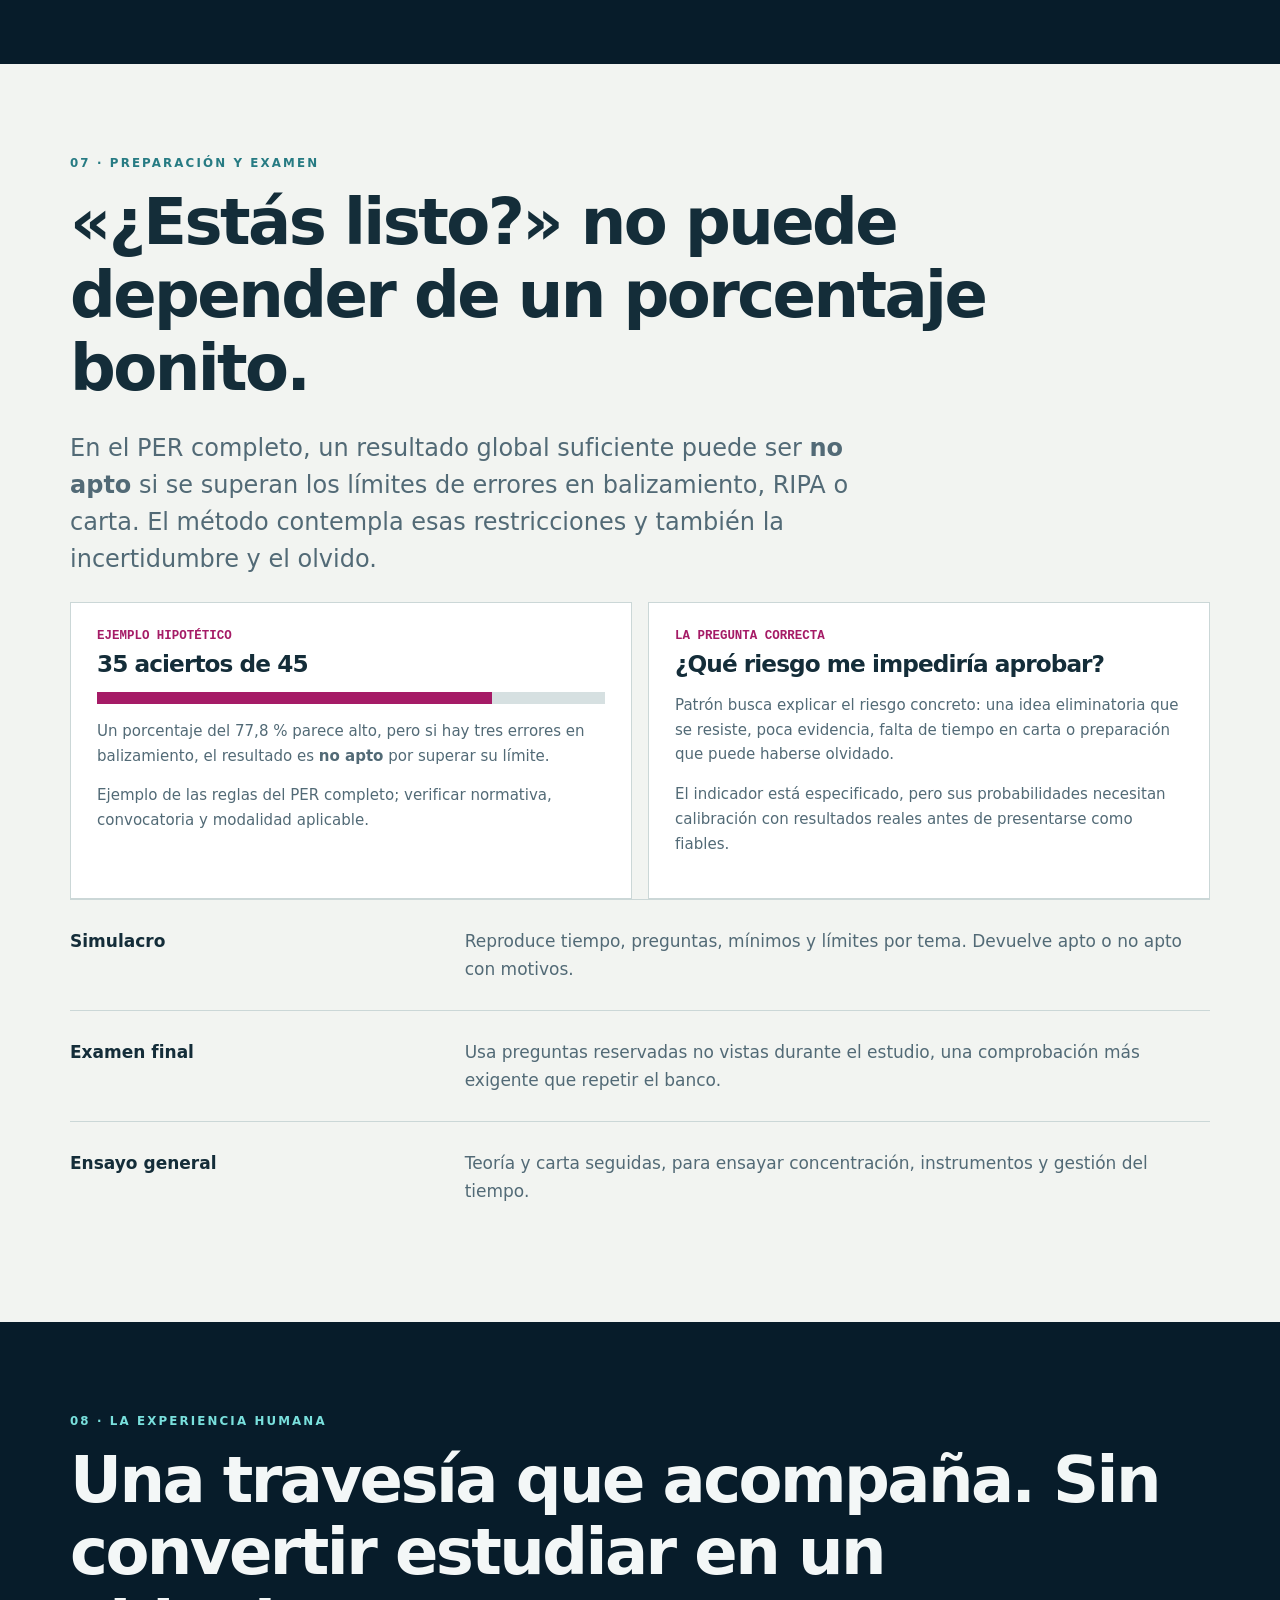
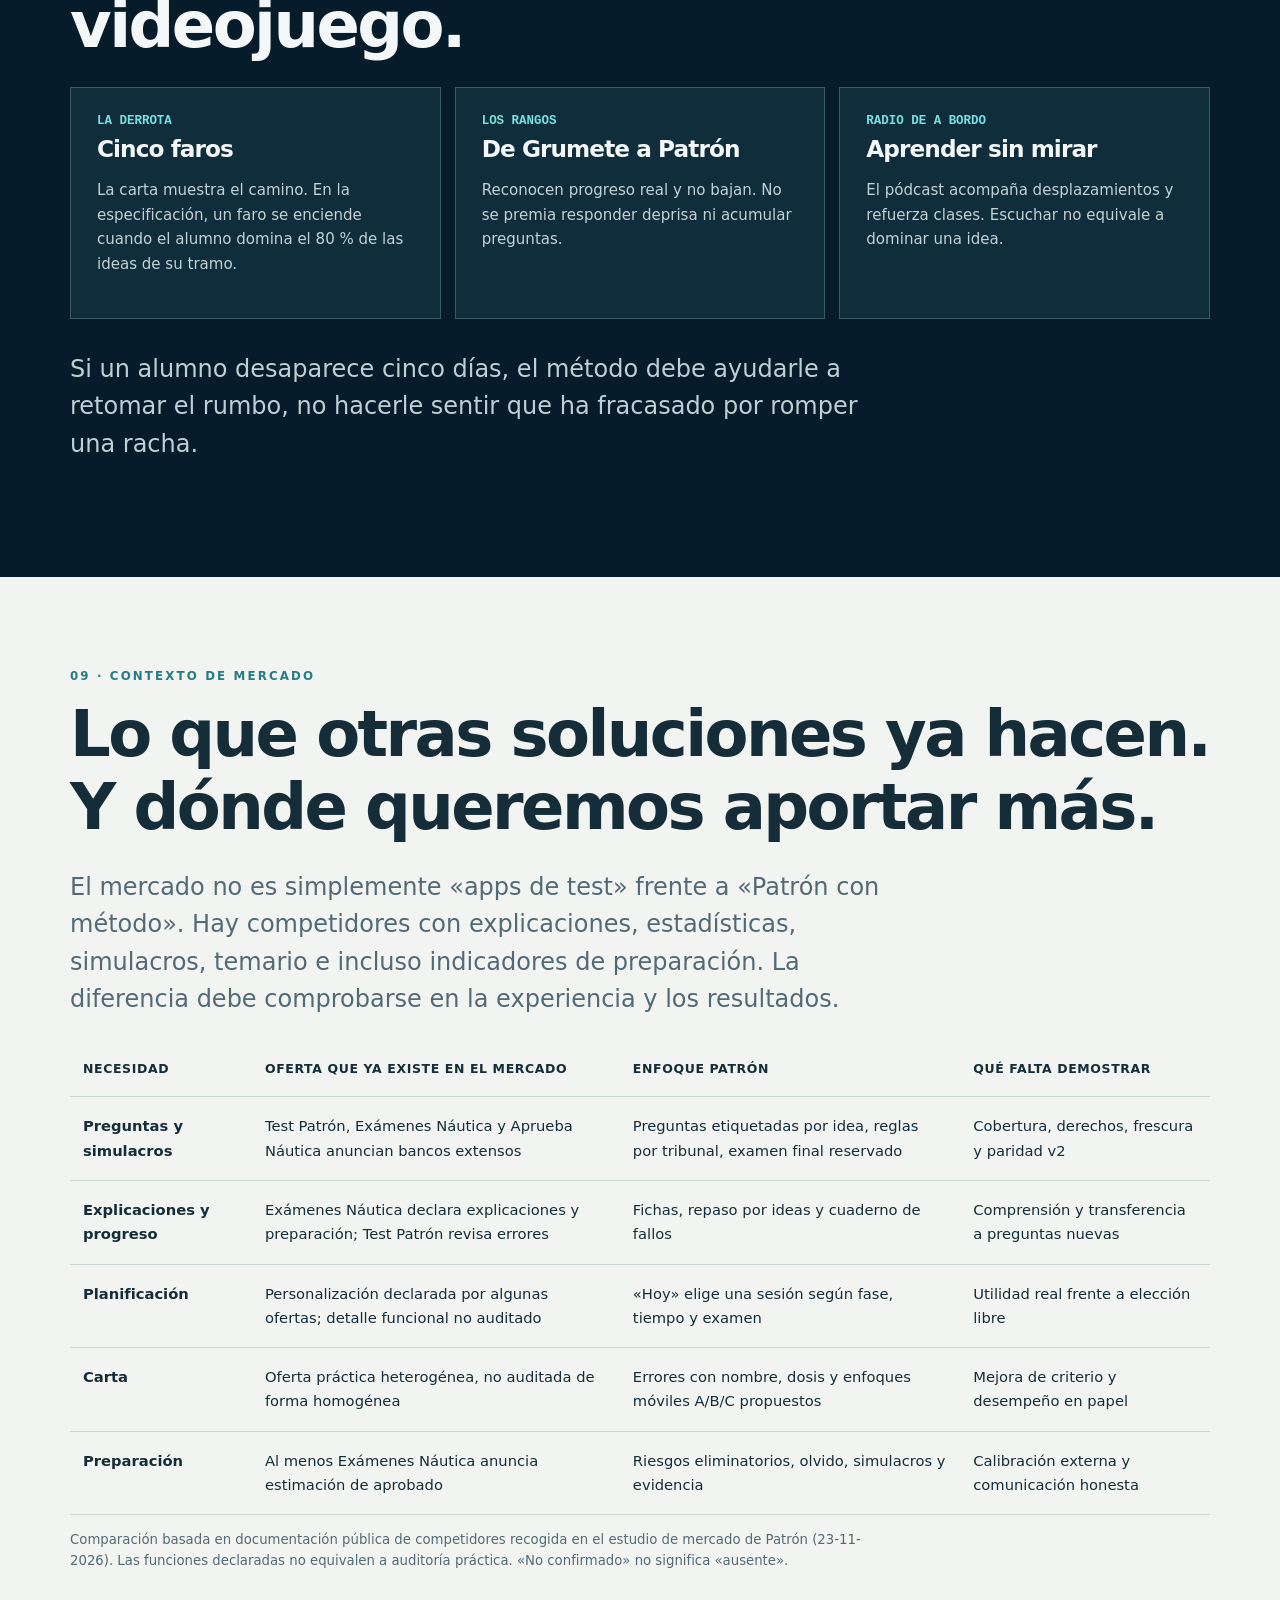
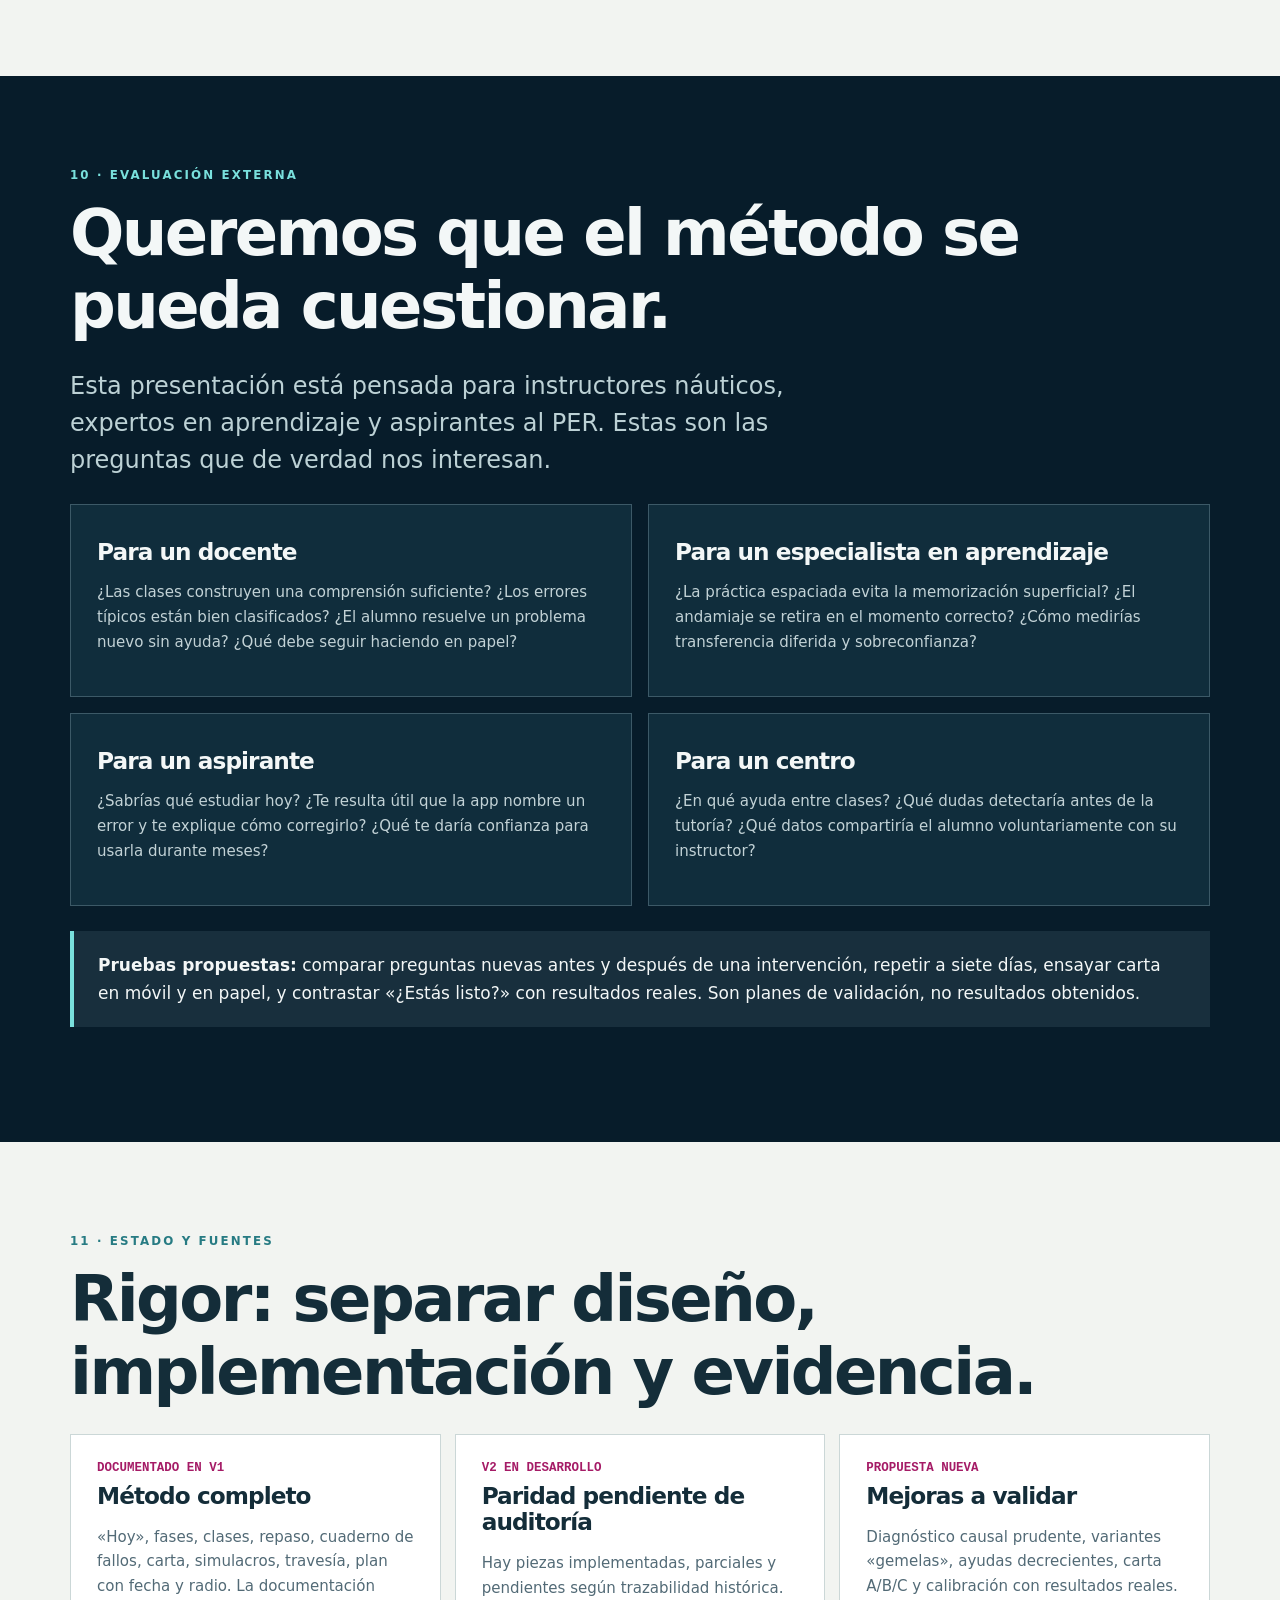
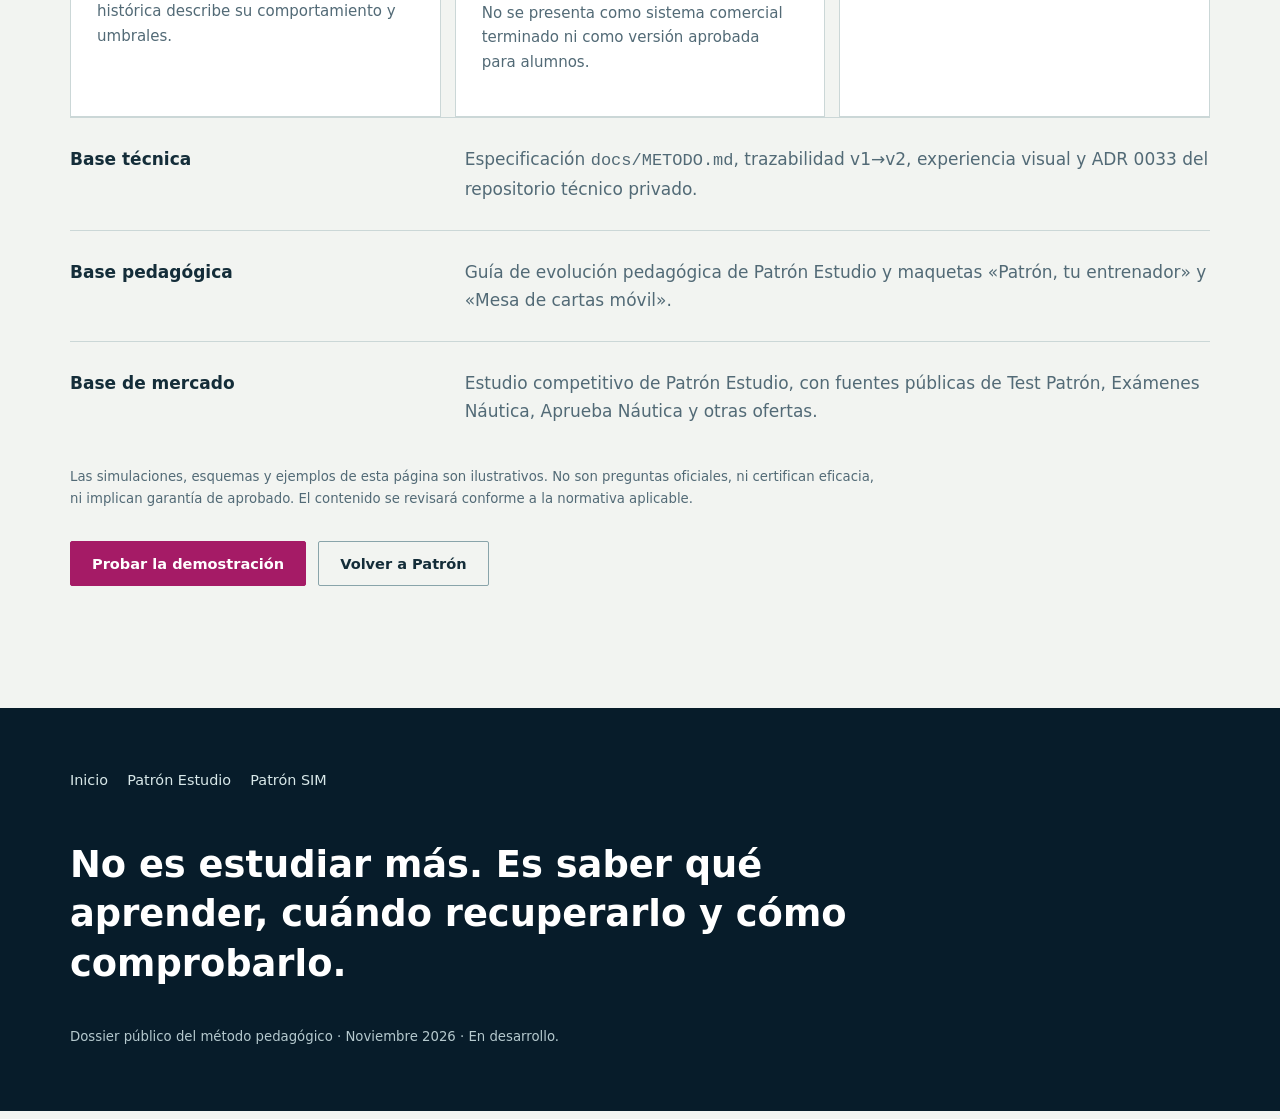
==== commit 92812aa1: "feat(web): conectar inicio, Patrón Estudio y Patrón SIM" ====
--- a/metodo.html
+++ b/metodo.html
@@ -55,7 +55,17 @@
 .cinematic-actions .btn.hero-secondary{border-color:#658a97;color:#e3eff0}
 .cinematic-caption{font-size:.76rem;color:#aac2c9;margin-left:auto}
 @media(max-width:760px){.cinematic-frame{aspect-ratio:1536/1024;background-size:contain;background-position:center top}.cinematic-mobile-copy{display:block;padding-top:18px}.cinematic-mobile-copy .hero-kicker{font-size:.68rem;color:#a6e6e0}.cinematic-mobile-copy h1{font:700 clamp(2.15rem,8.2vw,3.8rem)/1.07 Georgia,serif;white-space:normal;letter-spacing:-.05em;margin:14px 0;color:#fff}.cinematic-mobile-copy h1 span{color:#f0bd61}.cinematic-mobile-copy p{color:#d2e1e4;font-size:1.04rem;margin-bottom:5px}.cinematic-actions{padding-top:20px;padding-bottom:30px}.cinematic-caption{margin-left:0;width:100%}}
-</style></head><body><header><nav class="wrap"><a class="logo" href="./">PATRÓN</a><div class="navlinks"><a href="#recorrido">Recorrido</a><a href="#motor">El método</a><a href="#carta">Carta</a><a href="#experiencia">Demostración</a><a href="#expertos">Para expertos</a></div></nav></header>
+</style><link rel="stylesheet" href="./assets/site-nav.css">
+</head><body><header class="site-header">
+  <nav class="site-nav" aria-label="Navegación de Patrón">
+    <a class="site-brand" href="./" aria-label="Patrón, inicio">PATRÓN</a>
+    <ul class="site-links">
+      <li><a href="./">Inicio</a></li>
+      <li><a href="./metodo.html" aria-current="page">Patrón Estudio</a></li>
+      <li><a href="./sim.html">Patrón SIM</a></li>
+    </ul>
+  </nav>
+</header><div class="site-section-nav"><nav class="site-section-inner" aria-label="Secciones de Estudio"><a href="#recorrido">Recorrido</a><a href="#motor">El método</a><a href="#carta">Carta</a><a href="#experiencia">Demostración</a><a href="#expertos">Para expertos</a></nav></div>
 <main><div class="hero method-hero cinematic-photo-hero" aria-label="Patrón Estudio: portada cinematográfica con una carta náutica, el mar, un faro y la travesía del aprendizaje">
 <div class="cinematic-frame" role="img" aria-label="El examen no se memoriza. Se conquista. Portada cinematográfica con barco, brújula, carta, mar y faro."></div>
 <div class="cinematic-mobile-copy wrap"><div class="hero-kicker">PATRÓN ESTUDIO / EL MÉTODO</div><h1>EL EXAMEN NO SE MEMORIZA.<br><span>SE CONQUISTA.</span></h1><p>De cada error, una lección. De cada lección, un paso hacia tu título.</p></div>
@@ -71,4 +81,4 @@
 <section class="dark" id="motivacion"><div class="wrap"><div class="eyebrow">08 · La experiencia humana</div><h2>Una travesía que acompaña. Sin convertir estudiar en un videojuego.</h2><div class="grid"><div class="tile"><div class="num">LA DERROTA</div><h3>Cinco faros</h3><p>La carta muestra el camino. En la especificación, un faro se enciende cuando el alumno domina el 80 % de las ideas de su tramo.</p></div><div class="tile"><div class="num">LOS RANGOS</div><h3>De Grumete a Patrón</h3><p>Reconocen progreso real y no bajan. No se premia responder deprisa ni acumular preguntas.</p></div><div class="tile"><div class="num">RADIO DE A BORDO</div><h3>Aprender sin mirar</h3><p>El pódcast acompaña desplazamientos y refuerza clases. Escuchar no equivale a dominar una idea.</p></div></div><p class="lead" style="margin-top:32px">Si un alumno desaparece cinco días, el método debe ayudarle a retomar el rumbo, no hacerle sentir que ha fracasado por romper una racha.</p></div></section>
 <section id="comparativa"><div class="wrap"><div class="eyebrow">09 · Contexto de mercado</div><h2>Lo que otras soluciones ya hacen. Y dónde queremos aportar más.</h2><p class="lead">El mercado no es simplemente «apps de test» frente a «Patrón con método». Hay competidores con explicaciones, estadísticas, simulacros, temario e incluso indicadores de preparación. La diferencia debe comprobarse en la experiencia y los resultados.</p><div class="table-scroll"><table><thead><tr><th>Necesidad</th><th>Oferta que ya existe en el mercado</th><th>Enfoque Patrón</th><th>Qué falta demostrar</th></tr></thead><tbody><tr><td>Preguntas y simulacros</td><td>Test Patrón, Exámenes Náutica y Aprueba Náutica anuncian bancos extensos</td><td>Preguntas etiquetadas por idea, reglas por tribunal, examen final reservado</td><td>Cobertura, derechos, frescura y paridad v2</td></tr><tr><td>Explicaciones y progreso</td><td>Exámenes Náutica declara explicaciones y preparación; Test Patrón revisa errores</td><td>Fichas, repaso por ideas y cuaderno de fallos</td><td>Comprensión y transferencia a preguntas nuevas</td></tr><tr><td>Planificación</td><td>Personalización declarada por algunas ofertas; detalle funcional no auditado</td><td>«Hoy» elige una sesión según fase, tiempo y examen</td><td>Utilidad real frente a elección libre</td></tr><tr><td>Carta</td><td>Oferta práctica heterogénea, no auditada de forma homogénea</td><td>Errores con nombre, dosis y enfoques móviles A/B/C propuestos</td><td>Mejora de criterio y desempeño en papel</td></tr><tr><td>Preparación</td><td>Al menos Exámenes Náutica anuncia estimación de aprobado</td><td>Riesgos eliminatorios, olvido, simulacros y evidencia</td><td>Calibración externa y comunicación honesta</td></tr></tbody></table></div><p class="small">Comparación basada en documentación pública de competidores recogida en el estudio de mercado de Patrón (23-11-2026). Las funciones declaradas no equivalen a auditoría práctica. «No confirmado» no significa «ausente».</p></div></section>
 <section class="dark" id="expertos"><div class="wrap"><div class="eyebrow">10 · Evaluación externa</div><h2>Queremos que el método se pueda cuestionar.</h2><p class="lead">Esta presentación está pensada para instructores náuticos, expertos en aprendizaje y aspirantes al PER. Estas son las preguntas que de verdad nos interesan.</p><div class="two"><div class="tile"><h3>Para un docente</h3><p>¿Las clases construyen una comprensión suficiente? ¿Los errores típicos están bien clasificados? ¿El alumno resuelve un problema nuevo sin ayuda? ¿Qué debe seguir haciendo en papel?</p></div><div class="tile"><h3>Para un especialista en aprendizaje</h3><p>¿La práctica espaciada evita la memorización superficial? ¿El andamiaje se retira en el momento correcto? ¿Cómo medirías transferencia diferida y sobreconfianza?</p></div><div class="tile"><h3>Para un aspirante</h3><p>¿Sabrías qué estudiar hoy? ¿Te resulta útil que la app nombre un error y te explique cómo corregirlo? ¿Qué te daría confianza para usarla durante meses?</p></div><div class="tile"><h3>Para un centro</h3><p>¿En qué ayuda entre clases? ¿Qué dudas detectaría antes de la tutoría? ¿Qué datos compartiría el alumno voluntariamente con su instructor?</p></div></div><div class="callout"><strong>Pruebas propuestas:</strong> comparar preguntas nuevas antes y después de una intervención, repetir a siete días, ensayar carta en móvil y en papel, y contrastar «¿Estás listo?» con resultados reales. Son planes de validación, no resultados obtenidos.</div></div></section>
-<section id="estado"><div class="wrap"><div class="eyebrow">11 · Estado y fuentes</div><h2>Rigor: separar diseño, implementación y evidencia.</h2><div class="grid"><div class="tile"><div class="num">DOCUMENTADO EN V1</div><h3>Método completo</h3><p>«Hoy», fases, clases, repaso, cuaderno de fallos, carta, simulacros, travesía, plan con fecha y radio. La documentación histórica describe su comportamiento y umbrales.</p></div><div class="tile"><div class="num">V2 EN DESARROLLO</div><h3>Paridad pendiente de auditoría</h3><p>Hay piezas implementadas, parciales y pendientes según trazabilidad histórica. No se presenta como sistema comercial terminado ni como versión aprobada para alumnos.</p></div><div class="tile"><div class="num">PROPUESTA NUEVA</div><h3>Mejoras a validar</h3><p>Diagnóstico causal prudente, variantes «gemelas», ayudas decrecientes, carta A/B/C y calibración con resultados reales.</p></div></div><div class="band"><strong>Base técnica</strong><p>Especificación <code>docs/METODO.md</code>, trazabilidad v1→v2, experiencia visual y ADR 0033 del repositorio técnico privado.</p></div><div class="band"><strong>Base pedagógica</strong><p>Guía de evolución pedagógica de Patrón Estudio y maquetas «Patrón, tu entrenador» y «Mesa de cartas móvil».</p></div><div class="band"><strong>Base de mercado</strong><p>Estudio competitivo de Patrón Estudio, con fuentes públicas de Test Patrón, Exámenes Náutica, Aprueba Náutica y otras ofertas.</p></div><p class="small">Las simulaciones, esquemas y ejemplos de esta página son ilustrativos. No son preguntas oficiales, ni certifican eficacia, ni implican garantía de aprobado. El contenido se revisará conforme a la normativa aplicable.</p><div class="buttons"><a href="#experiencia" class="btn magenta">Probar la demostración</a><a href="./" class="btn">Volver a Patrón</a></div></div></section></main><footer><div class="wrap"><strong class="logo">PATRÓN</strong><p class="quote">No es estudiar más. Es saber qué aprender, cuándo recuperarlo y cómo comprobarlo.</p><p class="small">Dossier público del método pedagógico · Noviembre 2026 · En desarrollo.</p></div></footer><script>const $=id=>document.getElementById(id);document.querySelectorAll('[data-answer]').forEach(b=>b.addEventListener('click',()=>{$('stage1').classList.add('hidden');$('stage2').classList.remove('hidden');$('diagnosis').textContent=b.dataset.answer==='east'?'Correcto: vamos a comprobar si comprendes la regla.':'Has encontrado una dificultad: vamos a explicar la regla.';}));$('next').addEventListener('click',()=>{$('stage2').classList.add('hidden');$('stage3').classList.remove('hidden')});document.querySelectorAll('[data-transfer]').forEach(b=>b.addEventListener('click',()=>{const ok=b.dataset.transfer==='west';$('stage3').classList.add('hidden');$('stage4').classList.remove('hidden');$('result').textContent=ok?'Has resuelto una variante.':'Esta idea necesita otra oportunidad.';$('result-detail').textContent=ok?'270° corresponde al oeste. Falta comprobar la retención días después.':'270° corresponde al oeste. Una ficha y otro ejemplo pueden ayudarte a consolidar la dirección.'}));$('restart').addEventListener('click',()=>{['stage2','stage3','stage4'].forEach(x=>$(x).classList.add('hidden'));$('stage1').classList.remove('hidden')});const modes={a:['Enfoque A · Construir por intención','La app traza lo que el alumno decide','En vez de exigir precisión con el dedo, el alumno elige referencia, operación, valor y sentido. El trazado permite discutir si el procedimiento era correcto.'],b:['Enfoque B · Estimar y descartar','Primero el ojo, después la cuenta','Antes de calcular, el alumno estima cuadrante, magnitud y coherencia. Aprende a detectar soluciones imposibles y a gestionar el tiempo sin depender de atajos falsos.'],c:['Enfoque C · Aprender guiado','Reconocer, planificar y retirar las pistas','Primero identifica datos y objetivo; después ordena el plan, resuelve con ayuda progresiva y acaba con una variante nueva sin pistas.']};document.querySelectorAll('[data-mode]').forEach(b=>b.addEventListener('click',()=>{document.querySelectorAll('[data-mode]').forEach(x=>x.setAttribute('aria-pressed',String(x===b)));const [e,h,p]=modes[b.dataset.mode];$('carta-panel').innerHTML='<div class="eyebrow">'+e+'</div><h3>'+h+'</h3><p>'+p+'</p><p class="small">Mecanismo de maqueta, pendiente de integración y validación.</p>';}));</script></body></html>+<section id="estado"><div class="wrap"><div class="eyebrow">11 · Estado y fuentes</div><h2>Rigor: separar diseño, implementación y evidencia.</h2><div class="grid"><div class="tile"><div class="num">DOCUMENTADO EN V1</div><h3>Método completo</h3><p>«Hoy», fases, clases, repaso, cuaderno de fallos, carta, simulacros, travesía, plan con fecha y radio. La documentación histórica describe su comportamiento y umbrales.</p></div><div class="tile"><div class="num">V2 EN DESARROLLO</div><h3>Paridad pendiente de auditoría</h3><p>Hay piezas implementadas, parciales y pendientes según trazabilidad histórica. No se presenta como sistema comercial terminado ni como versión aprobada para alumnos.</p></div><div class="tile"><div class="num">PROPUESTA NUEVA</div><h3>Mejoras a validar</h3><p>Diagnóstico causal prudente, variantes «gemelas», ayudas decrecientes, carta A/B/C y calibración con resultados reales.</p></div></div><div class="band"><strong>Base técnica</strong><p>Especificación <code>docs/METODO.md</code>, trazabilidad v1→v2, experiencia visual y ADR 0033 del repositorio técnico privado.</p></div><div class="band"><strong>Base pedagógica</strong><p>Guía de evolución pedagógica de Patrón Estudio y maquetas «Patrón, tu entrenador» y «Mesa de cartas móvil».</p></div><div class="band"><strong>Base de mercado</strong><p>Estudio competitivo de Patrón Estudio, con fuentes públicas de Test Patrón, Exámenes Náutica, Aprueba Náutica y otras ofertas.</p></div><p class="small">Las simulaciones, esquemas y ejemplos de esta página son ilustrativos. No son preguntas oficiales, ni certifican eficacia, ni implican garantía de aprobado. El contenido se revisará conforme a la normativa aplicable.</p><div class="buttons"><a href="#experiencia" class="btn magenta">Probar la demostración</a><a href="./" class="btn">Volver a Patrón</a></div></div></section></main><footer><div class="wrap"><nav class="site-footer-links" aria-label="Seguir explorando Patrón"><a href="./">Inicio</a><a href="./metodo.html">Patrón Estudio</a><a href="./sim.html">Patrón SIM</a></nav><p class="quote">No es estudiar más. Es saber qué aprender, cuándo recuperarlo y cómo comprobarlo.</p><p class="small">Dossier público del método pedagógico · Noviembre 2026 · En desarrollo.</p></div></footer><script>const $=id=>document.getElementById(id);document.querySelectorAll('[data-answer]').forEach(b=>b.addEventListener('click',()=>{$('stage1').classList.add('hidden');$('stage2').classList.remove('hidden');$('diagnosis').textContent=b.dataset.answer==='east'?'Correcto: vamos a comprobar si comprendes la regla.':'Has encontrado una dificultad: vamos a explicar la regla.';}));$('next').addEventListener('click',()=>{$('stage2').classList.add('hidden');$('stage3').classList.remove('hidden')});document.querySelectorAll('[data-transfer]').forEach(b=>b.addEventListener('click',()=>{const ok=b.dataset.transfer==='west';$('stage3').classList.add('hidden');$('stage4').classList.remove('hidden');$('result').textContent=ok?'Has resuelto una variante.':'Esta idea necesita otra oportunidad.';$('result-detail').textContent=ok?'270° corresponde al oeste. Falta comprobar la retención días después.':'270° corresponde al oeste. Una ficha y otro ejemplo pueden ayudarte a consolidar la dirección.'}));$('restart').addEventListener('click',()=>{['stage2','stage3','stage4'].forEach(x=>$(x).classList.add('hidden'));$('stage1').classList.remove('hidden')});const modes={a:['Enfoque A · Construir por intención','La app traza lo que el alumno decide','En vez de exigir precisión con el dedo, el alumno elige referencia, operación, valor y sentido. El trazado permite discutir si el procedimiento era correcto.'],b:['Enfoque B · Estimar y descartar','Primero el ojo, después la cuenta','Antes de calcular, el alumno estima cuadrante, magnitud y coherencia. Aprende a detectar soluciones imposibles y a gestionar el tiempo sin depender de atajos falsos.'],c:['Enfoque C · Aprender guiado','Reconocer, planificar y retirar las pistas','Primero identifica datos y objetivo; después ordena el plan, resuelve con ayuda progresiva y acaba con una variante nueva sin pistas.']};document.querySelectorAll('[data-mode]').forEach(b=>b.addEventListener('click',()=>{document.querySelectorAll('[data-mode]').forEach(x=>x.setAttribute('aria-pressed',String(x===b)));const [e,h,p]=modes[b.dataset.mode];$('carta-panel').innerHTML='<div class="eyebrow">'+e+'</div><h3>'+h+'</h3><p>'+p+'</p><p class="small">Mecanismo de maqueta, pendiente de integración y validación.</p>';}));</script></body></html>
--- a/assets/site-nav.css
+++ b/assets/site-nav.css
@@ -0,0 +1,13 @@
+.site-header { position:relative; background:#071c2a; color:#f8f5ec; border-bottom:1px solid #ffffff22; }
+.site-header .site-nav { display:flex; align-items:center; justify-content:space-between; flex-wrap:wrap; gap:.65rem 1.25rem; width:min(1140px,calc(100% - 40px)); margin:auto; padding:1rem 0; }
+.site-brand { color:inherit; font-weight:900; letter-spacing:.23em; text-decoration:none; }
+.site-links { display:flex; align-items:center; flex-wrap:wrap; gap:.35rem 1.15rem; list-style:none; padding:0; margin:0; }
+.site-links a, .site-footer-links a { color:#d8e8e9; font-size:.9rem; text-decoration:none; text-underline-offset:.3em; }
+.site-links a[aria-current="page"] { color:#f0bd61; text-decoration:underline; }
+.site-links a:hover, .site-brand:hover, .site-footer-links a:hover { text-decoration:underline; }
+.site-header a:focus-visible, .site-footer-links a:focus-visible, .site-section-nav a:focus-visible { outline:2px solid #79e0dd; outline-offset:4px; }
+.site-footer-links { display:flex; justify-content:flex-start; flex-wrap:wrap; gap:.65rem 1.2rem; padding:.65rem 0; }
+.site-section-nav { background:#103241; color:#e0eeeb; }
+.site-section-nav .site-section-inner { display:flex; flex-wrap:wrap; justify-content:flex-start; gap:.55rem 1.25rem; width:min(1140px,calc(100% - 40px)); margin:auto; padding:.75rem 0; font-size:.85rem; }
+.site-section-inner a { color:inherit; text-decoration:none; }
+.site-section-inner a:hover { text-decoration:underline; }
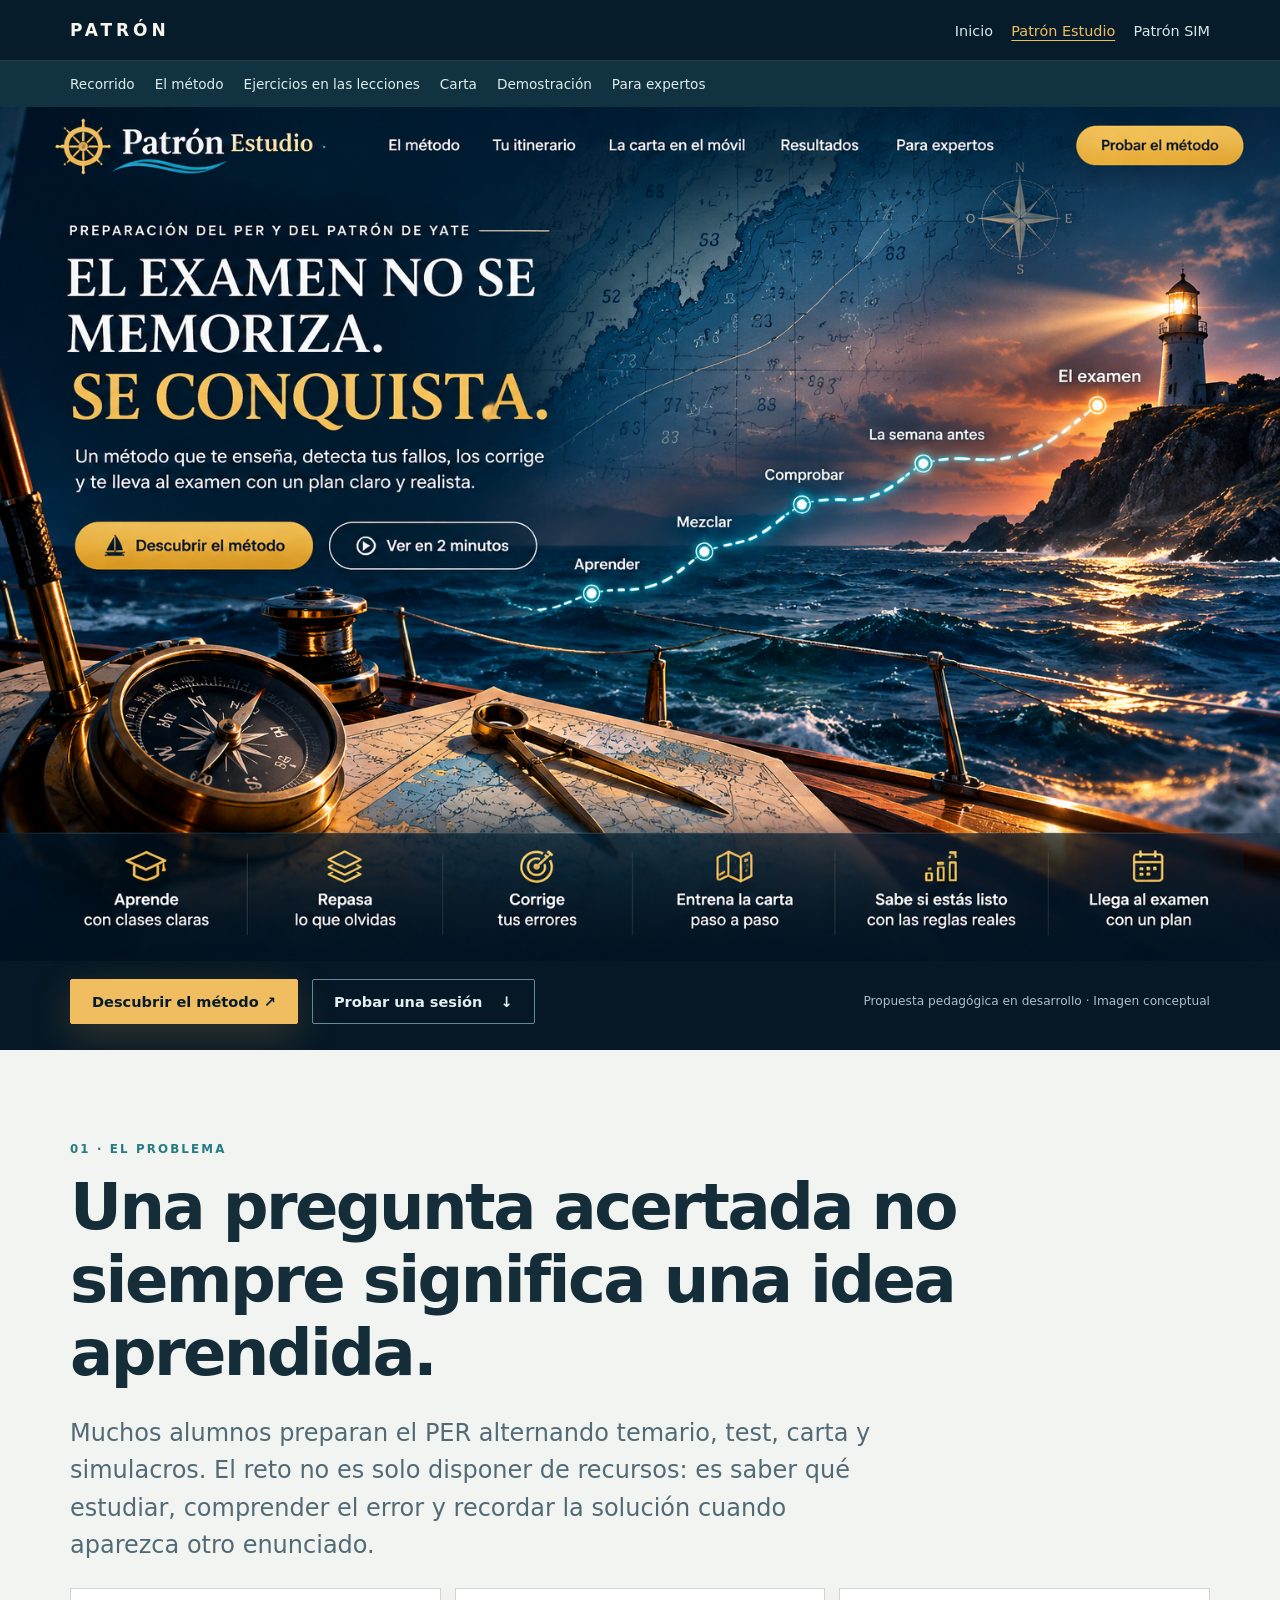
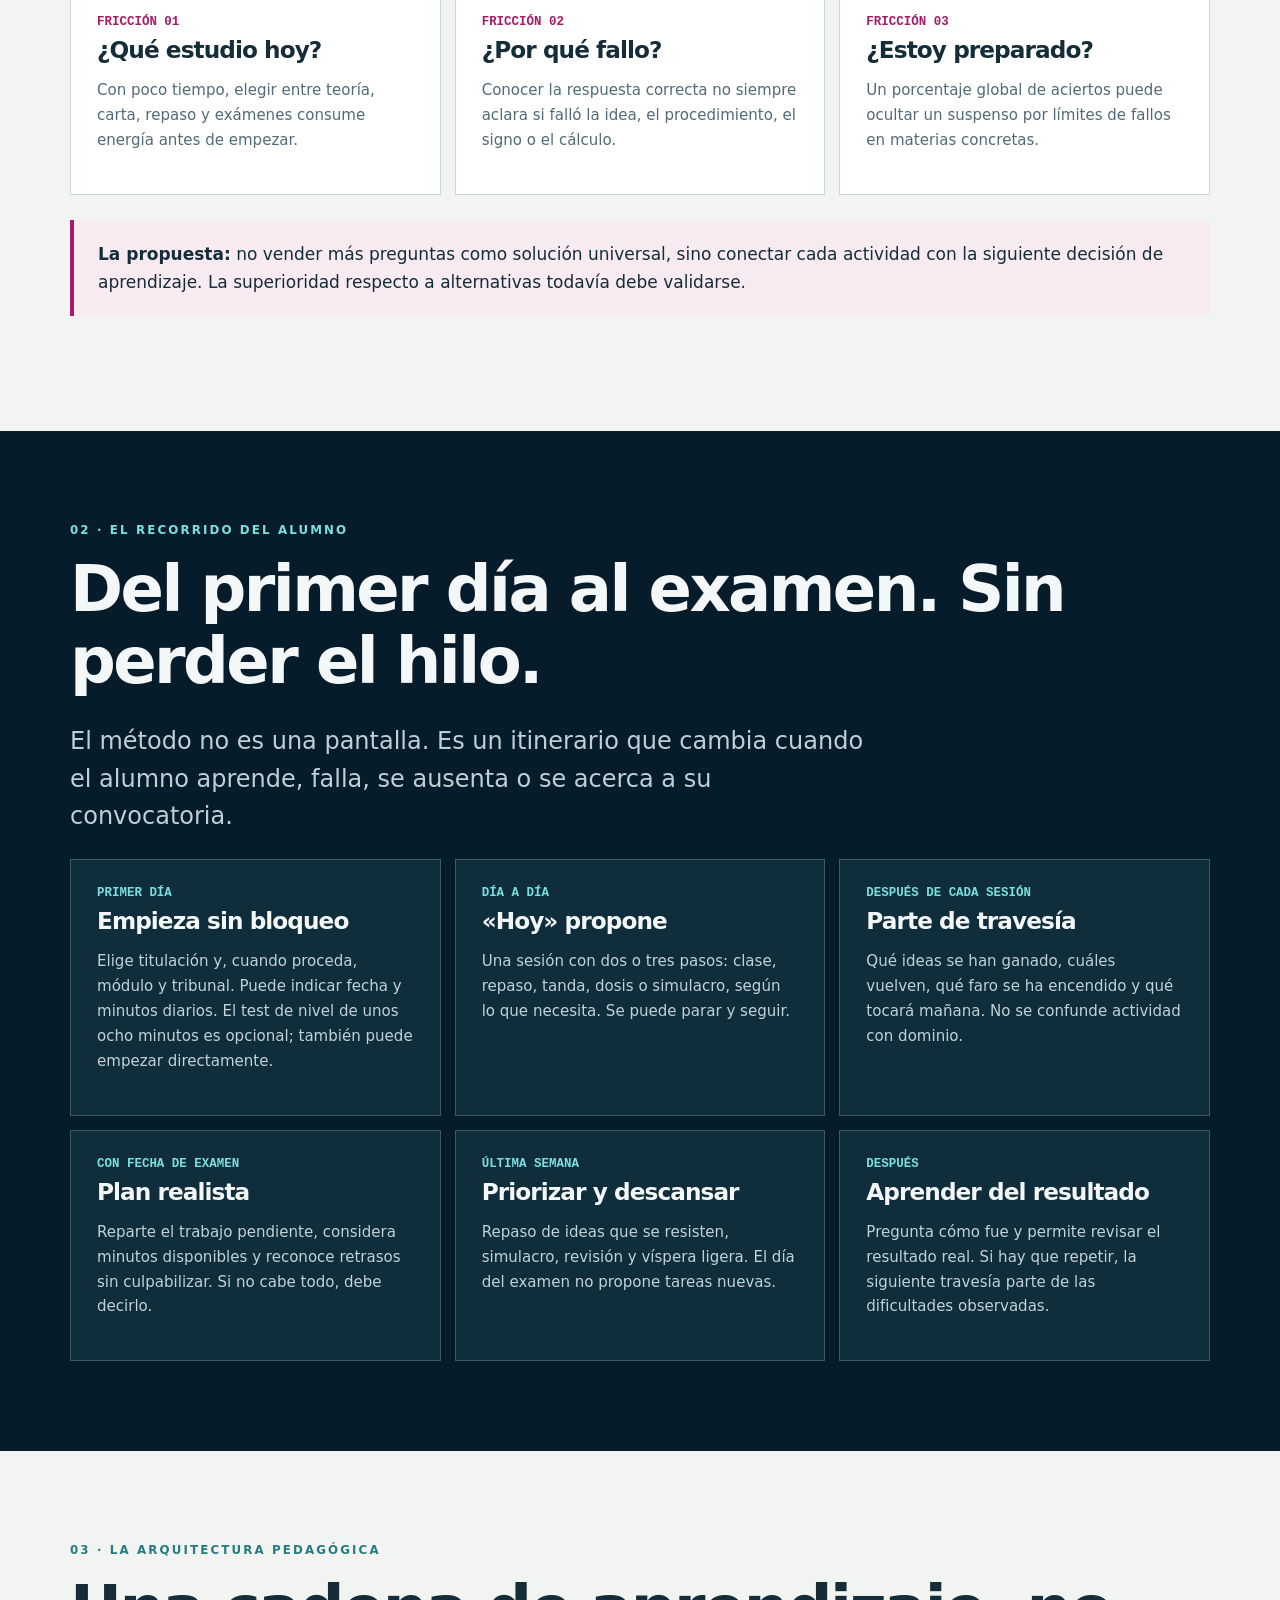
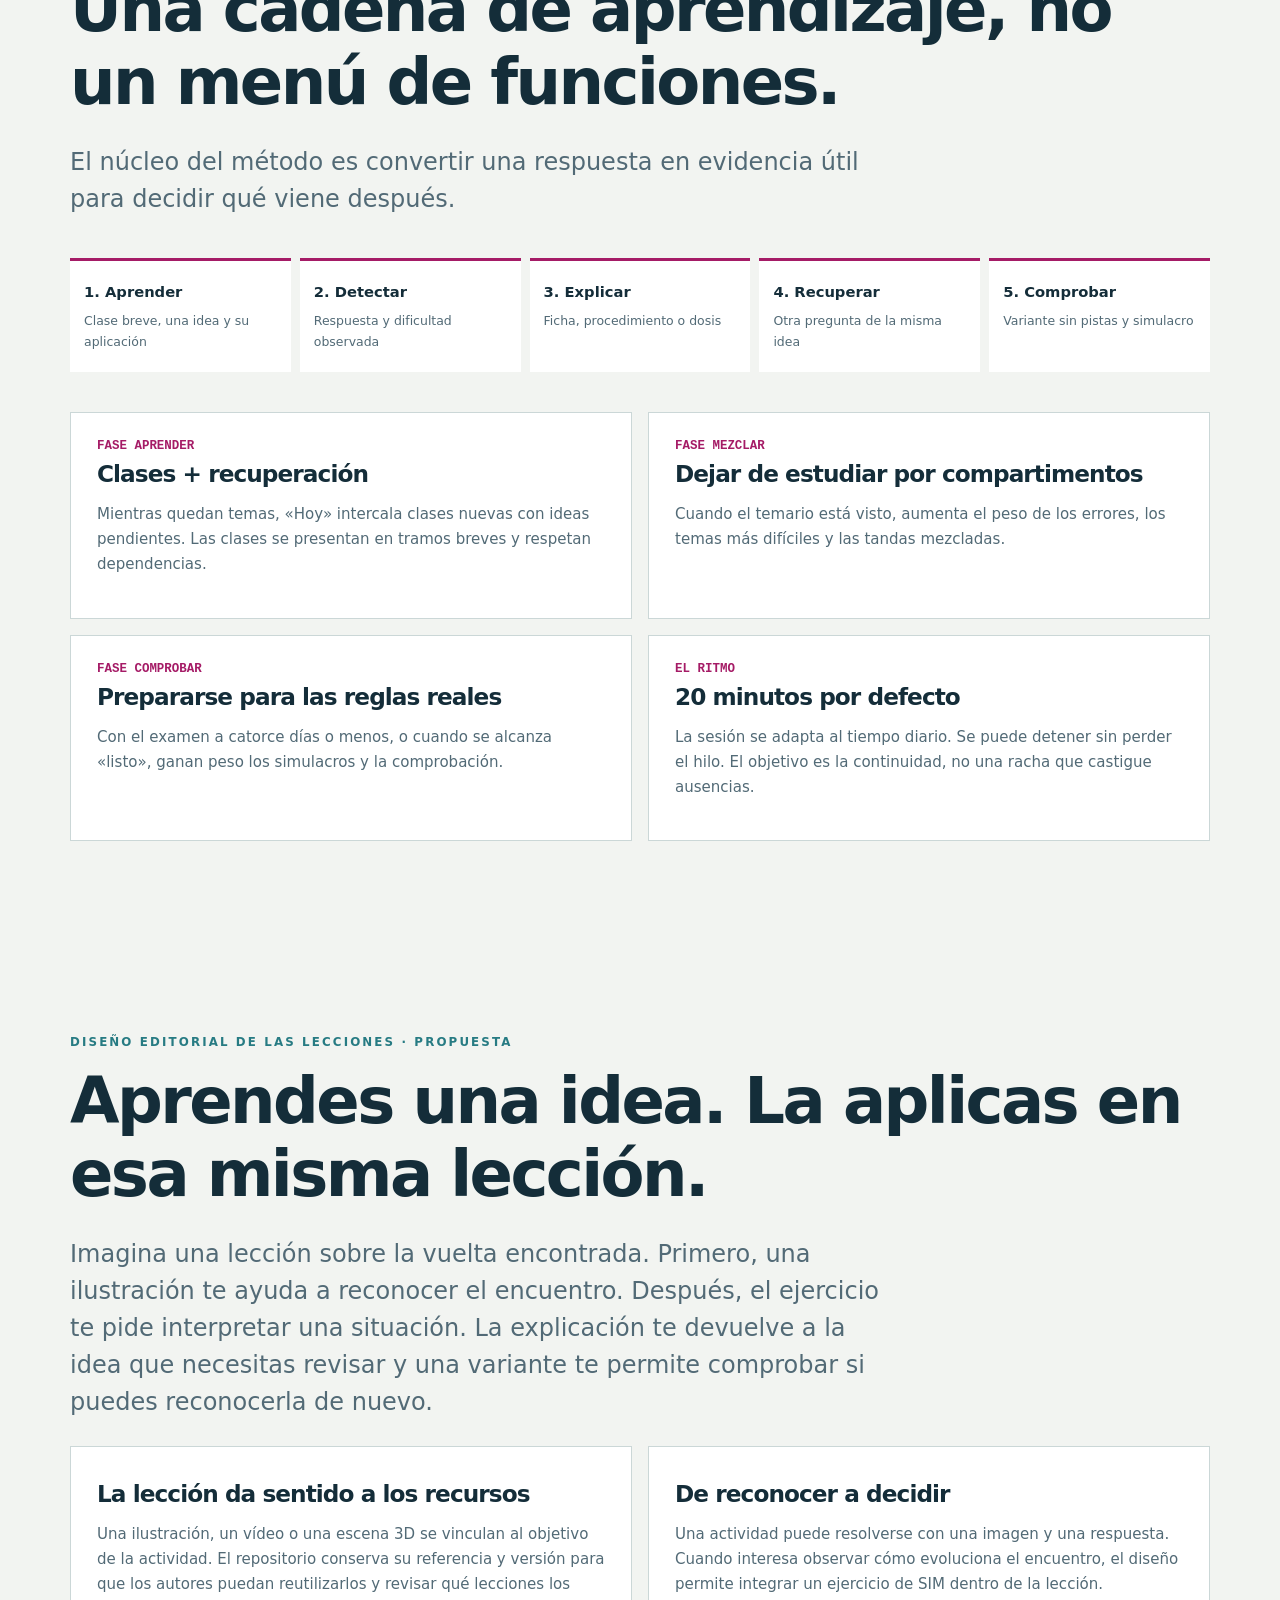
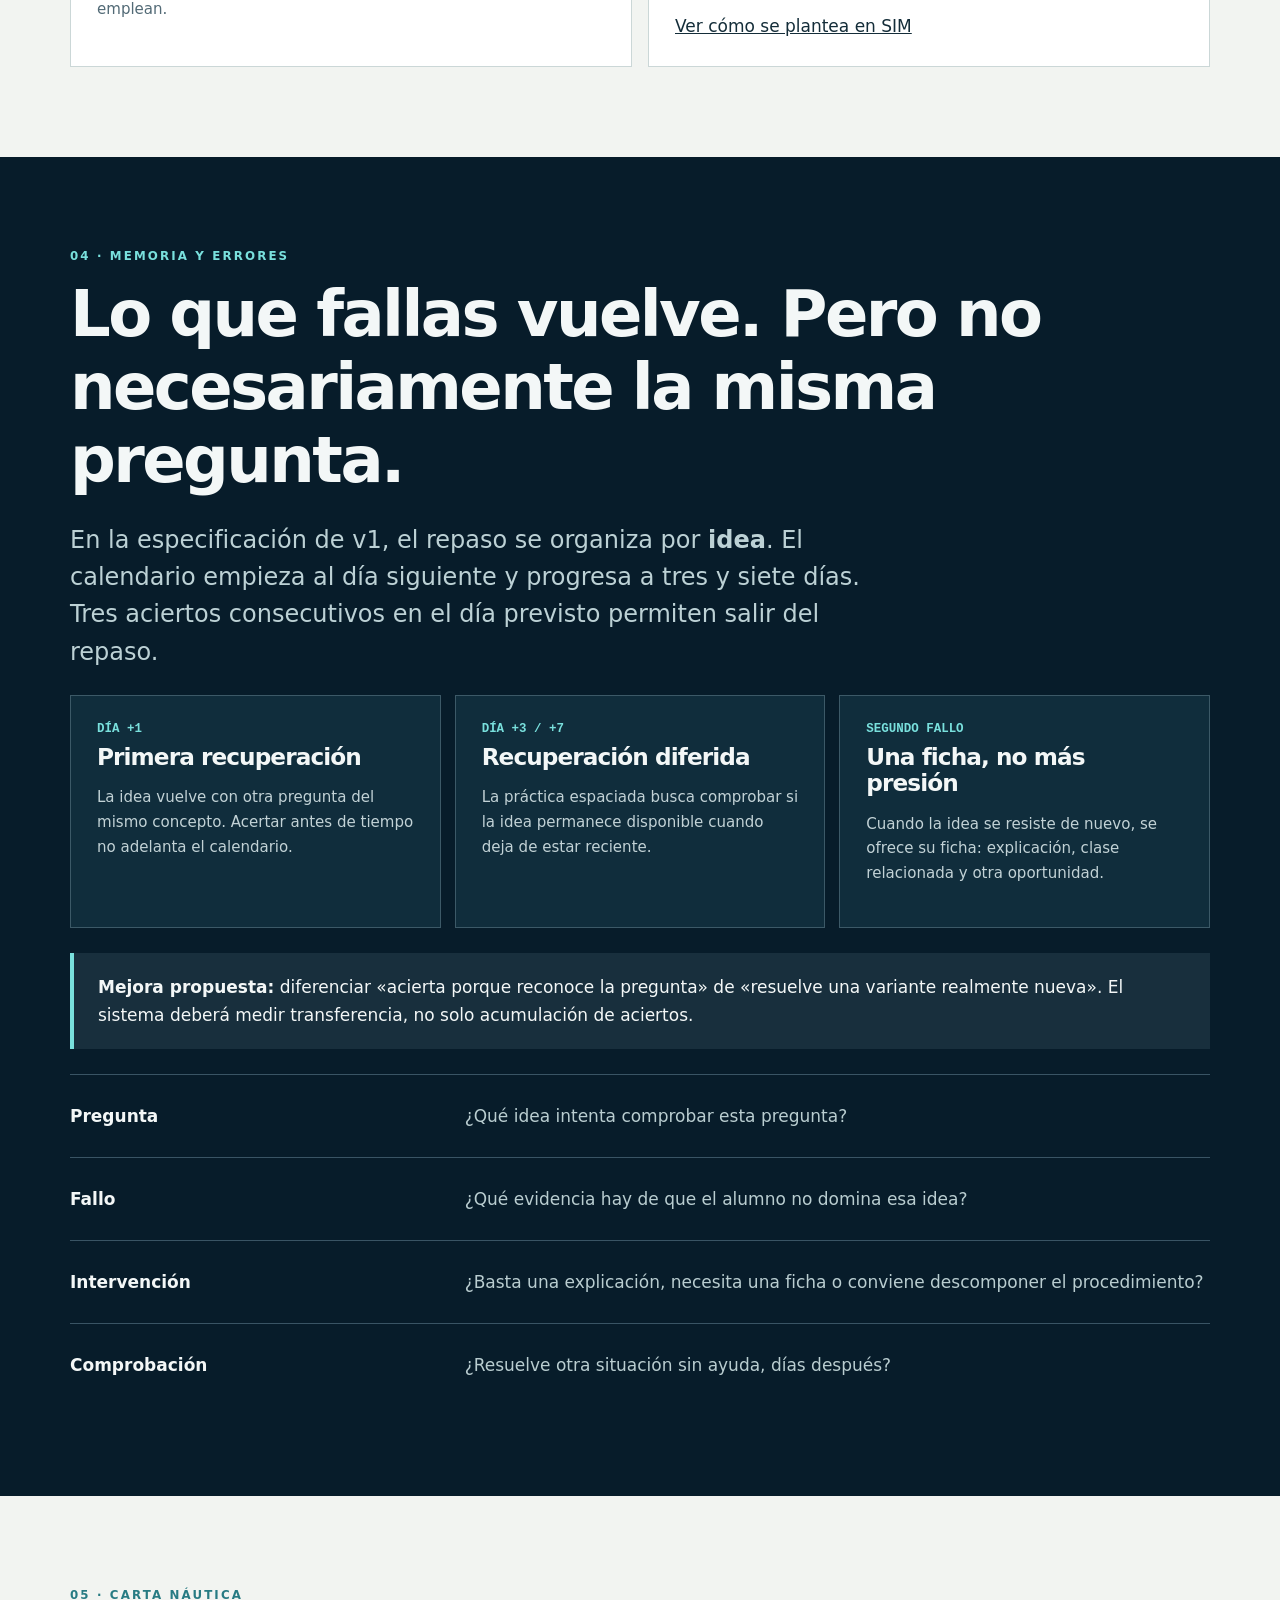
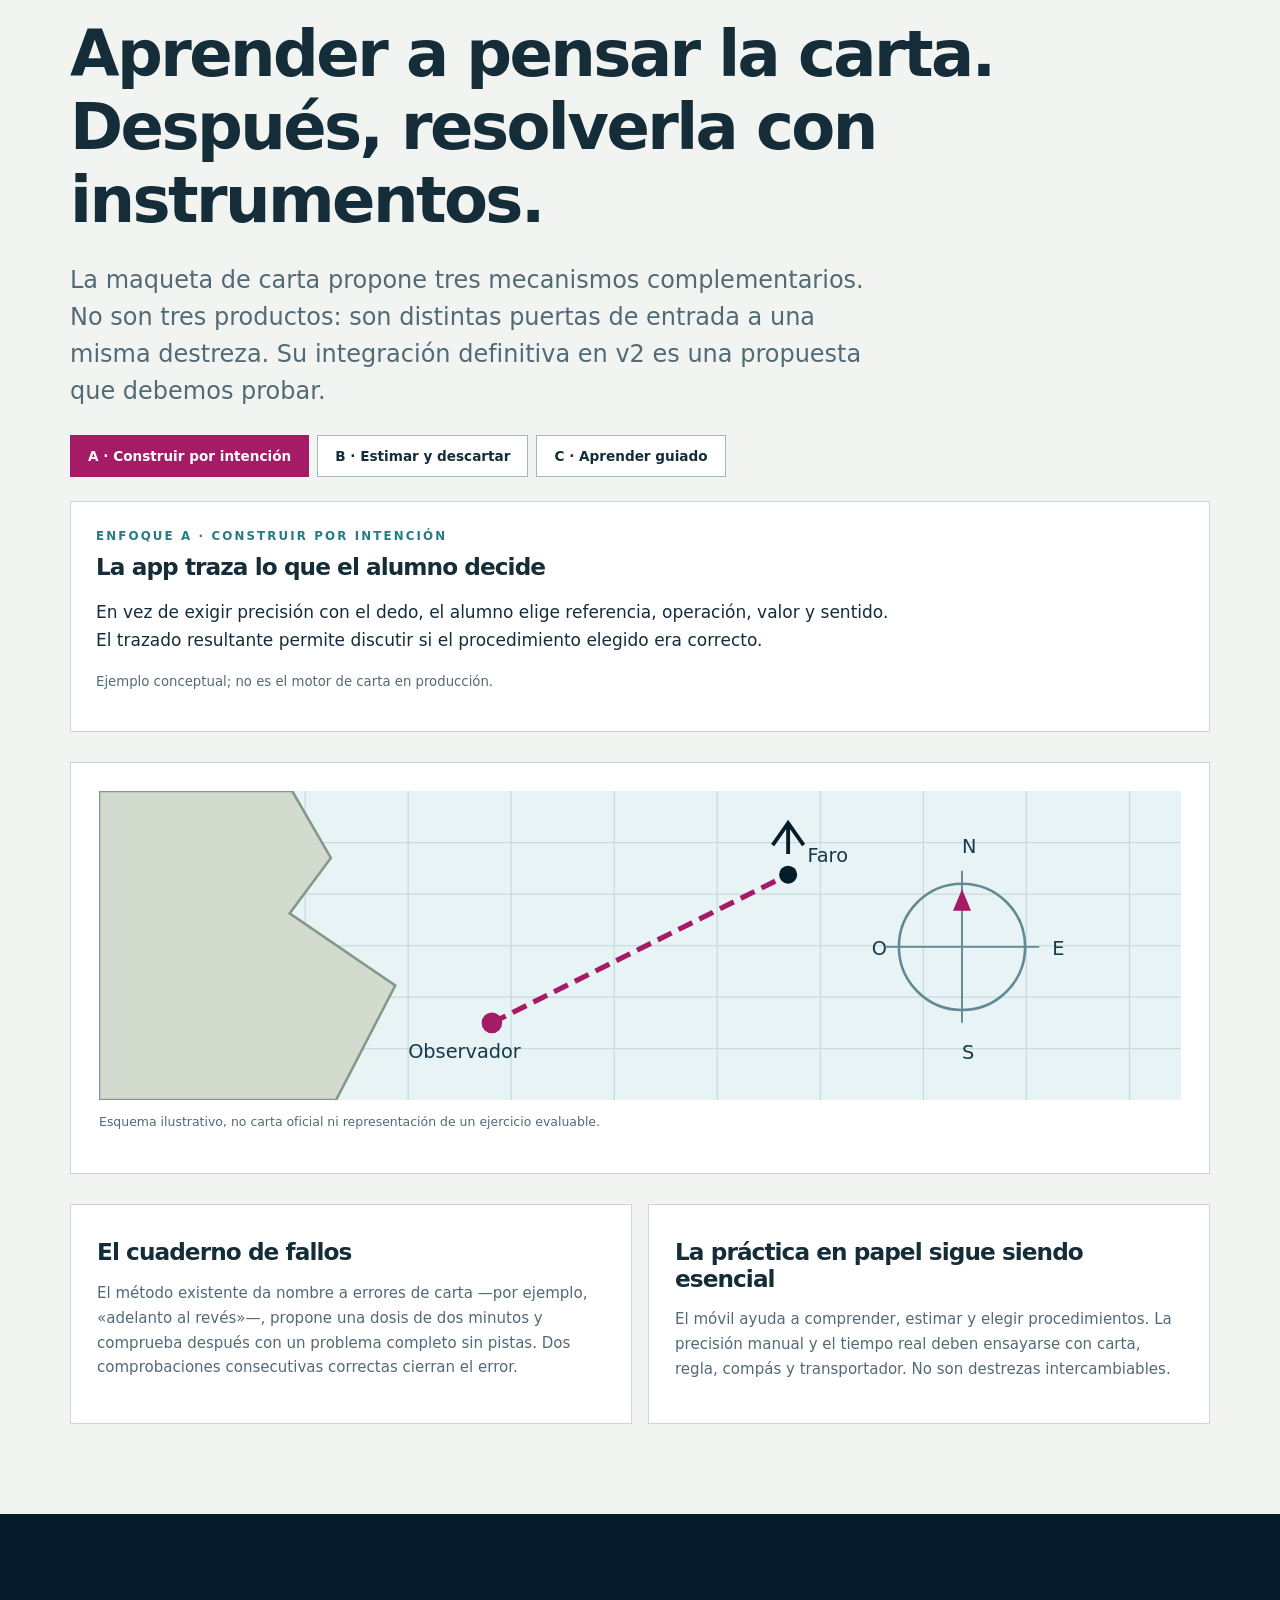
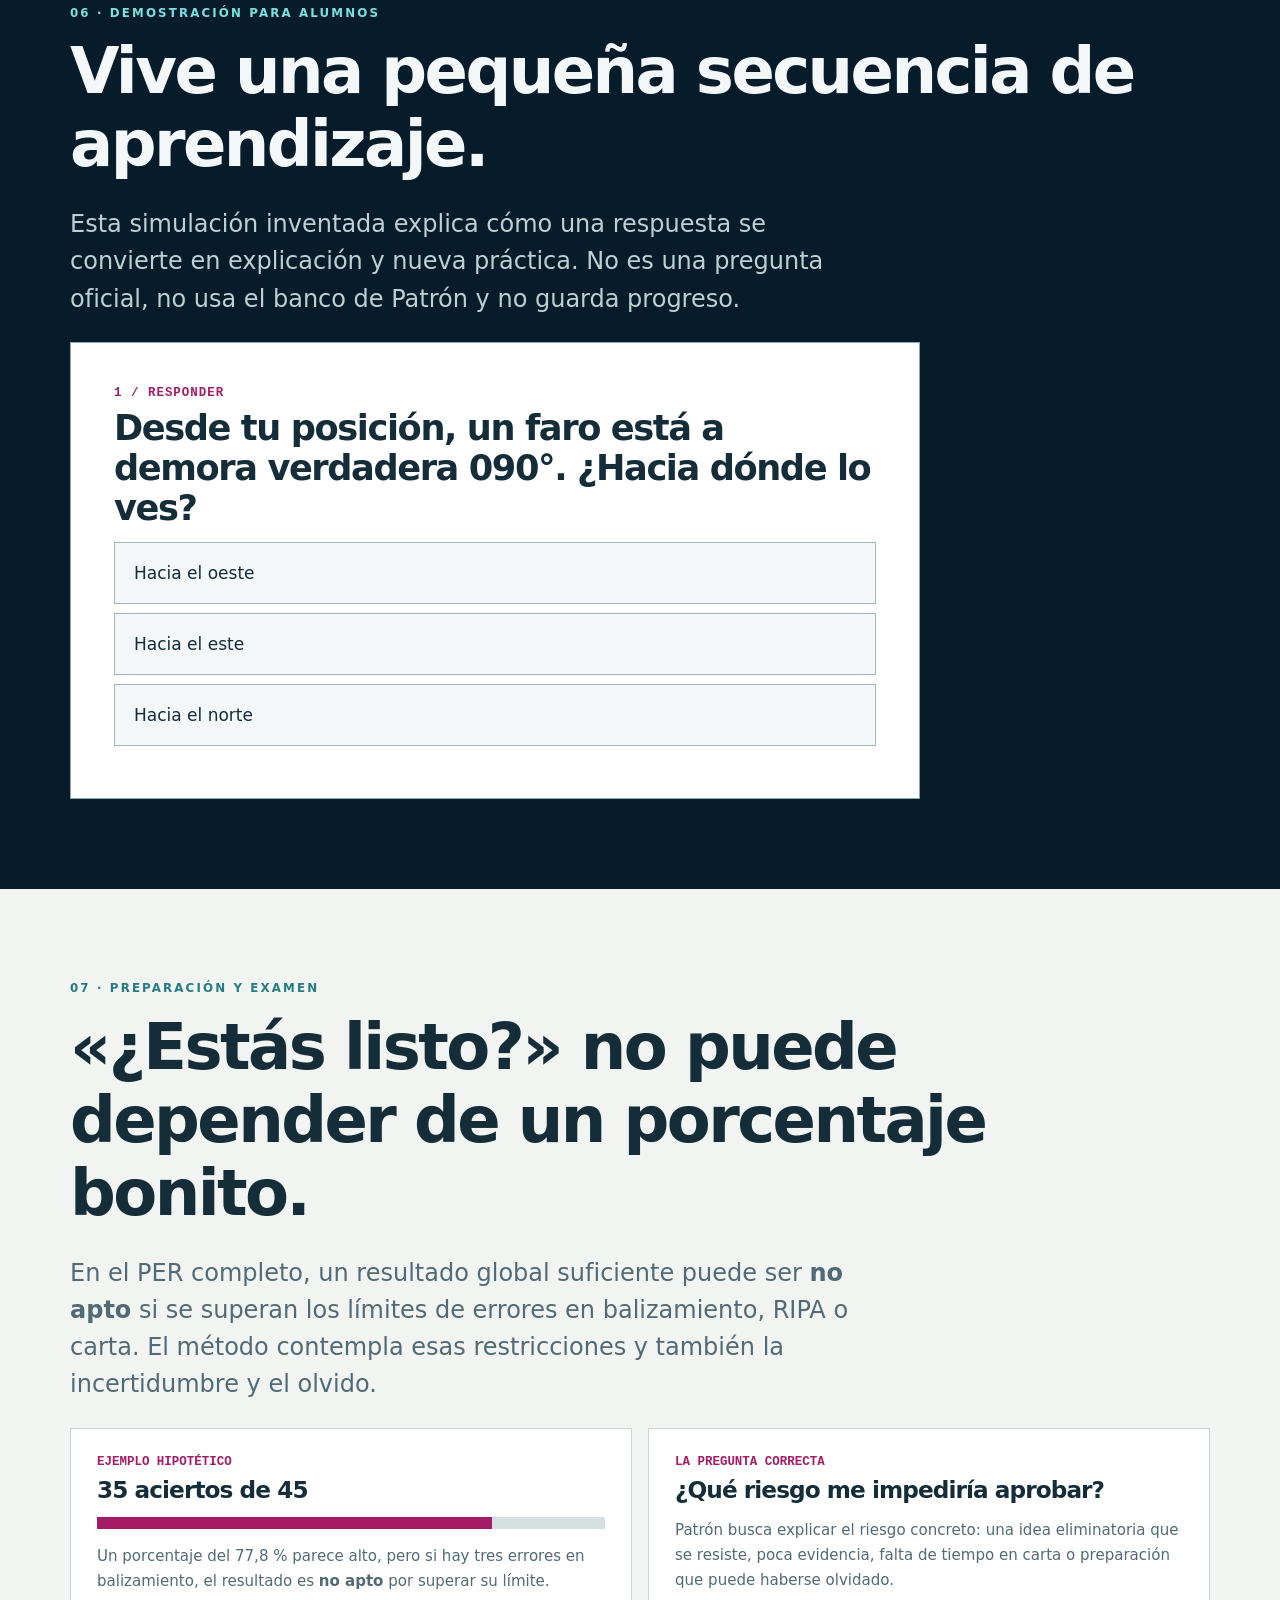
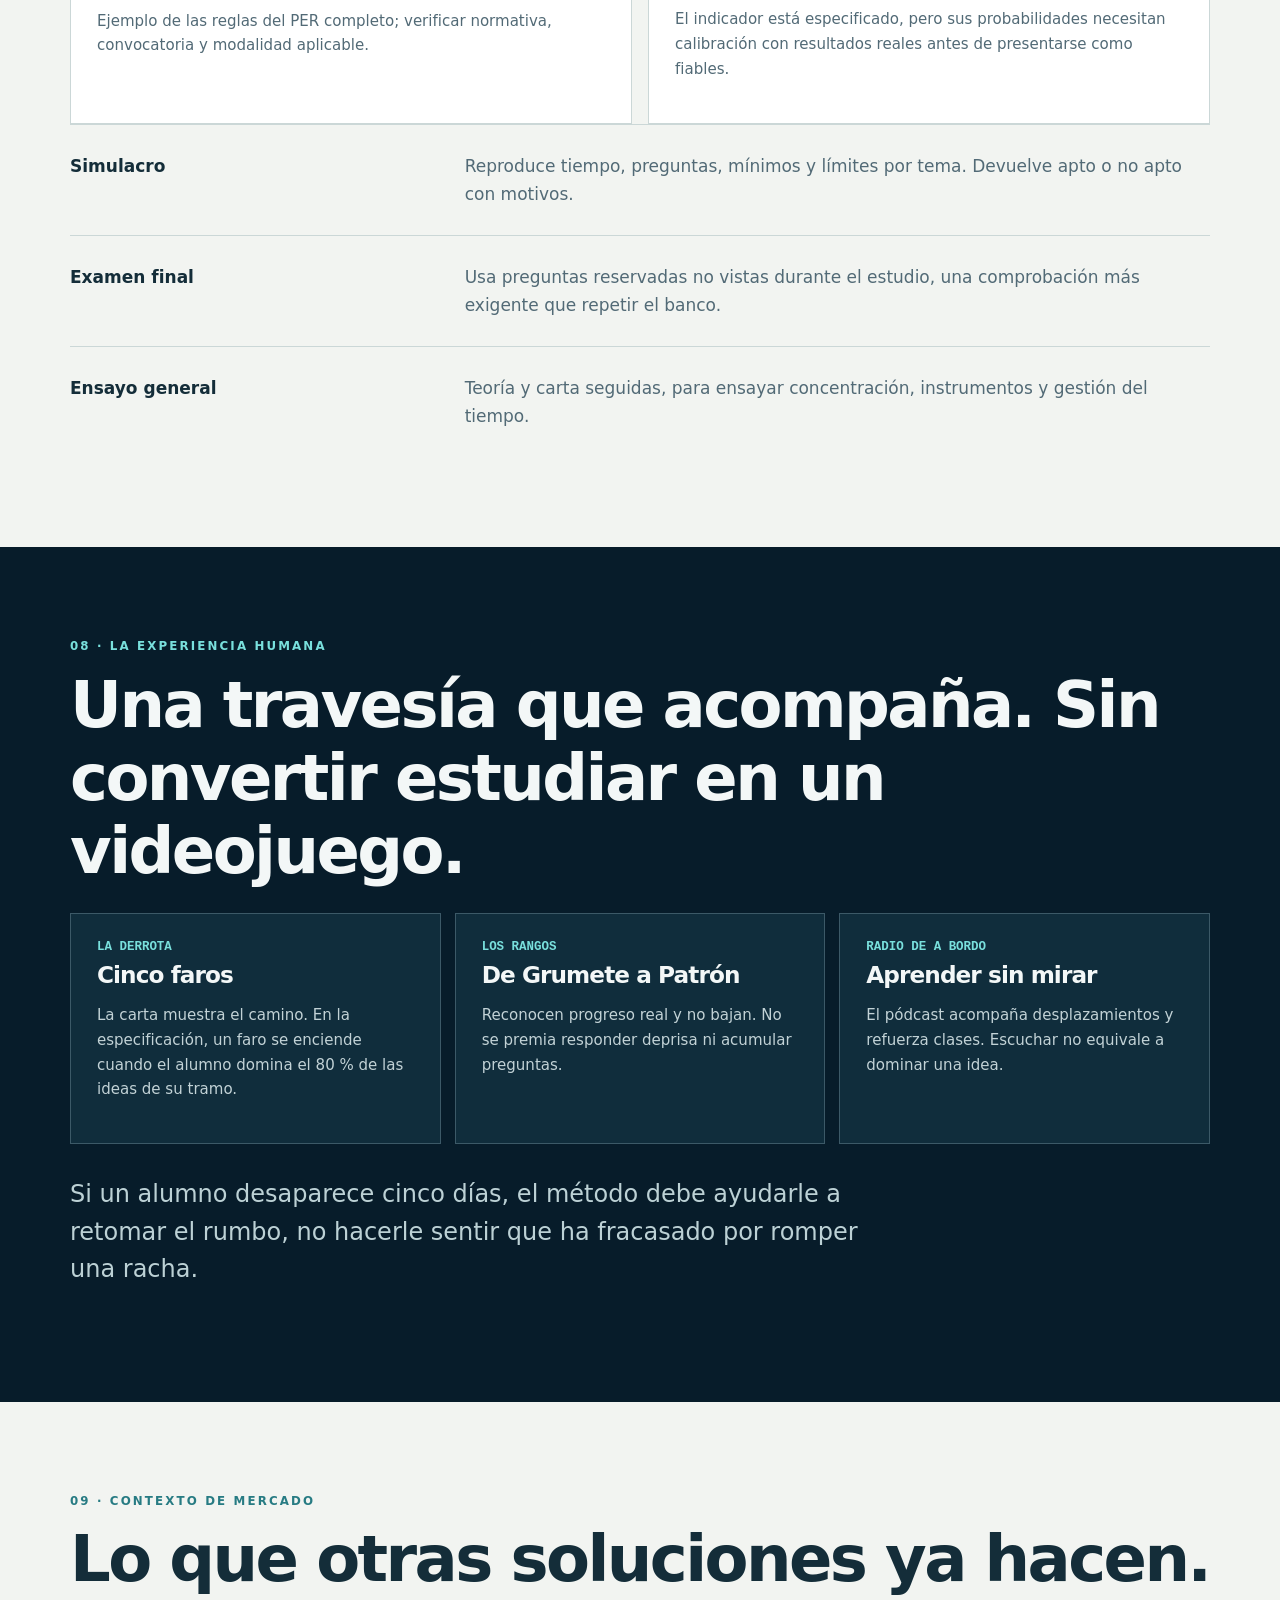
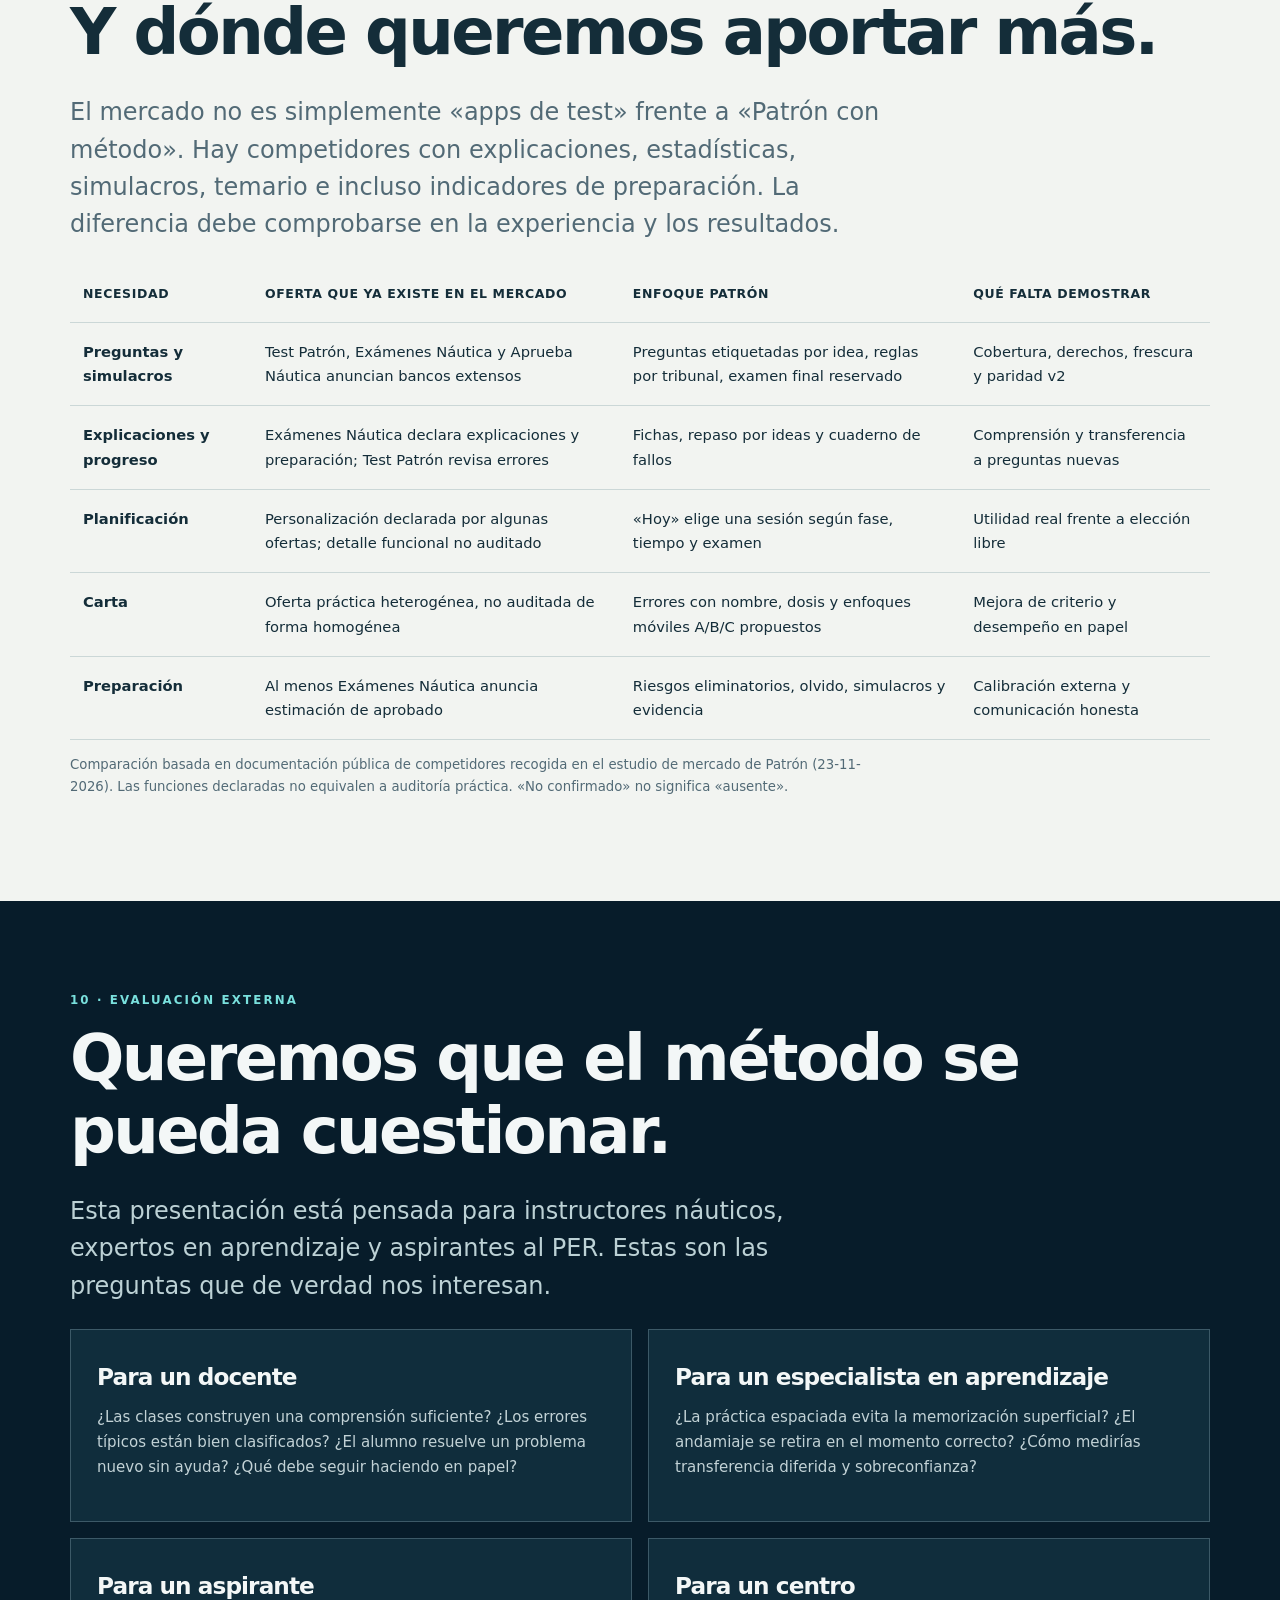
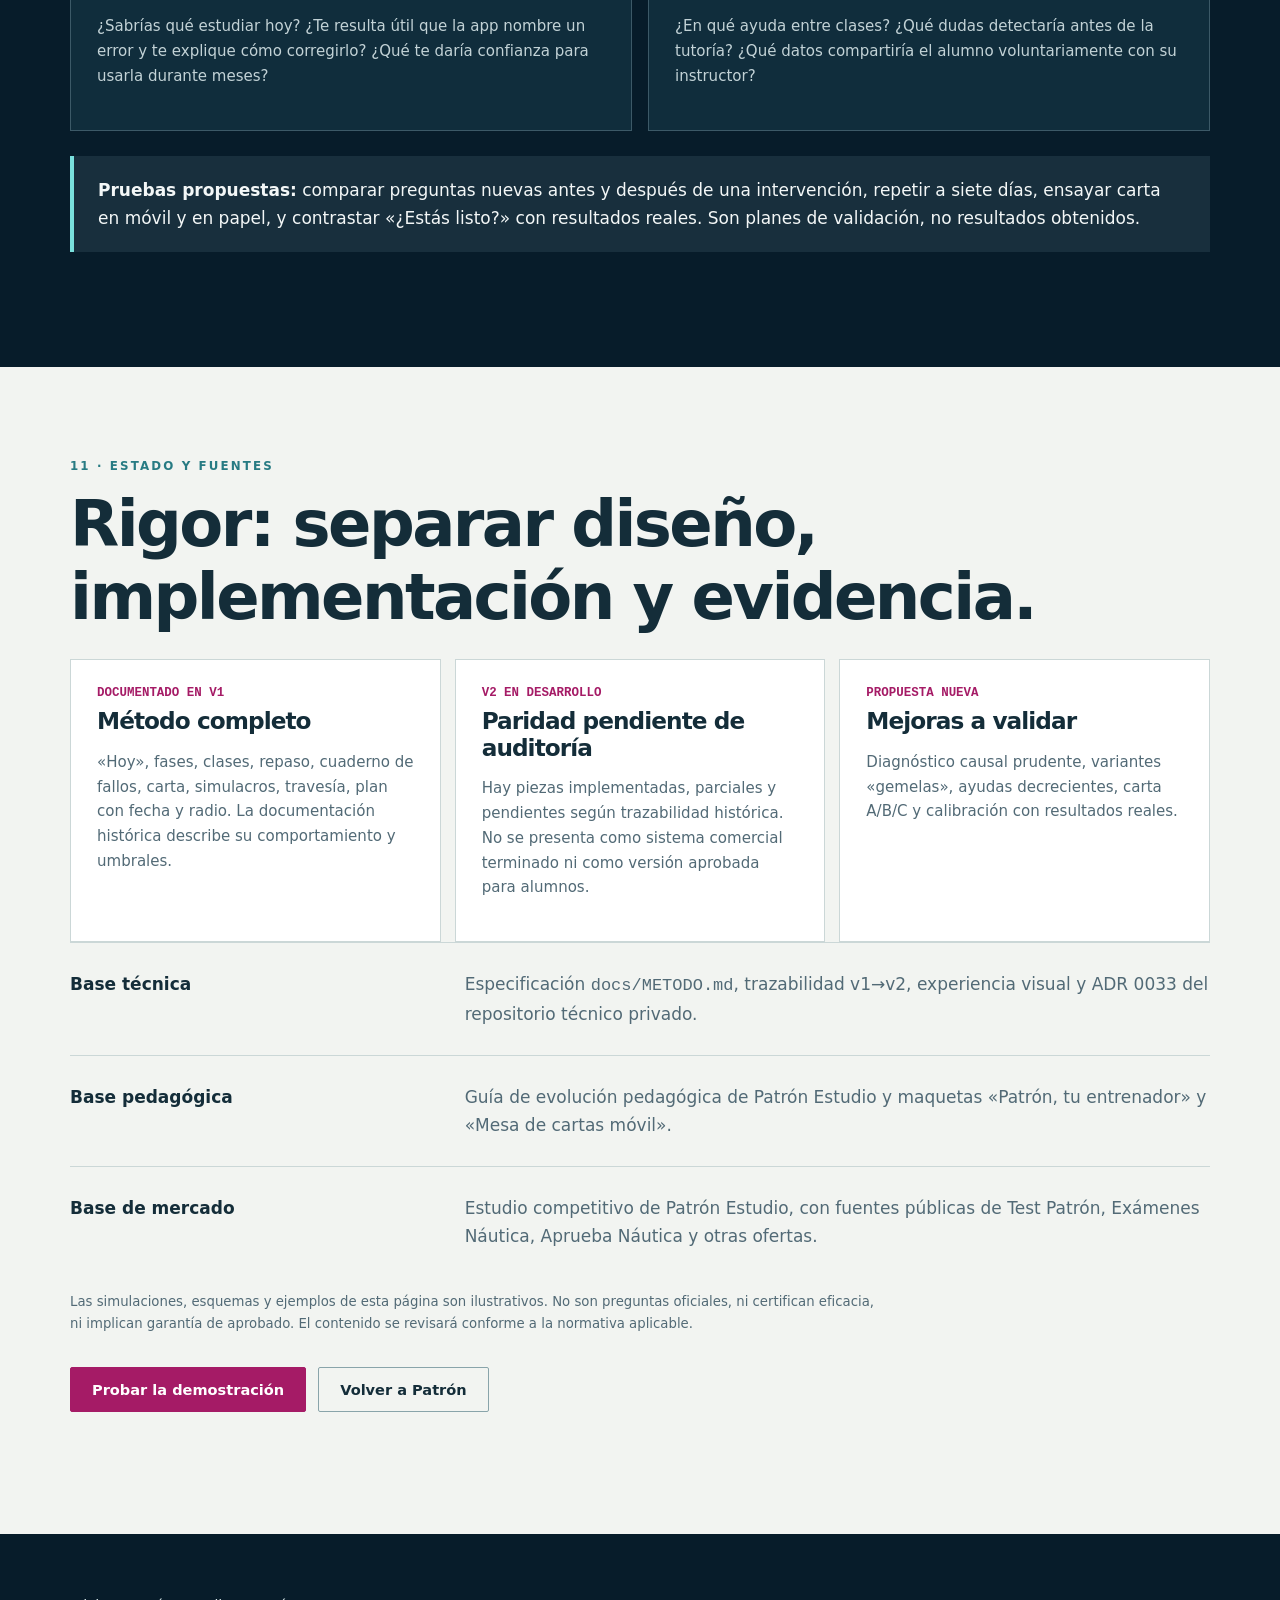
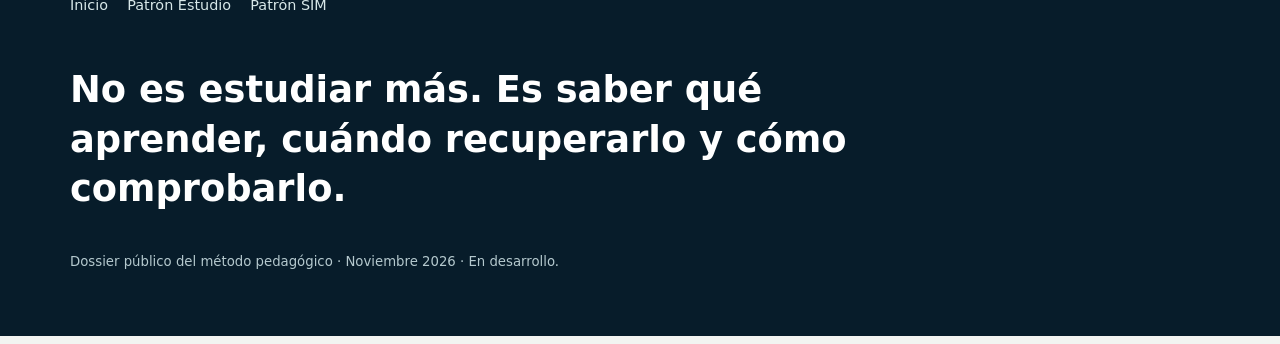
==== commit 7709a65c: "feat(web): conectar los ejercicios con la arquitectura y las lecciones" ====
--- a/metodo.html
+++ b/metodo.html
@@ -65,7 +65,7 @@
       <li><a href="./sim.html">Patrón SIM</a></li>
     </ul>
   </nav>
-</header><div class="site-section-nav"><nav class="site-section-inner" aria-label="Secciones de Estudio"><a href="#recorrido">Recorrido</a><a href="#motor">El método</a><a href="#carta">Carta</a><a href="#experiencia">Demostración</a><a href="#expertos">Para expertos</a></nav></div>
+</header><div class="site-section-nav"><nav class="site-section-inner" aria-label="Secciones de Estudio"><a href="#recorrido">Recorrido</a><a href="#motor">El método</a><a href="#ejercicio-leccion">Ejercicios en las lecciones</a><a href="#carta">Carta</a><a href="#experiencia">Demostración</a><a href="#expertos">Para expertos</a></nav></div>
 <main><div class="hero method-hero cinematic-photo-hero" aria-label="Patrón Estudio: portada cinematográfica con una carta náutica, el mar, un faro y la travesía del aprendizaje">
 <div class="cinematic-frame" role="img" aria-label="El examen no se memoriza. Se conquista. Portada cinematográfica con barco, brújula, carta, mar y faro."></div>
 <div class="cinematic-mobile-copy wrap"><div class="hero-kicker">PATRÓN ESTUDIO / EL MÉTODO</div><h1>EL EXAMEN NO SE MEMORIZA.<br><span>SE CONQUISTA.</span></h1><p>De cada error, una lección. De cada lección, un paso hacia tu título.</p></div>
@@ -74,6 +74,14 @@
 <section id="problema"><div class="wrap"><div class="eyebrow">01 · El problema</div><h2>Una pregunta acertada no siempre significa una idea aprendida.</h2><p class="lead">Muchos alumnos preparan el PER alternando temario, test, carta y simulacros. El reto no es solo disponer de recursos: es saber qué estudiar, comprender el error y recordar la solución cuando aparezca otro enunciado.</p><div class="grid"><article class="tile"><div class="num">FRICCIÓN 01</div><h3>¿Qué estudio hoy?</h3><p>Con poco tiempo, elegir entre teoría, carta, repaso y exámenes consume energía antes de empezar.</p></article><article class="tile"><div class="num">FRICCIÓN 02</div><h3>¿Por qué fallo?</h3><p>Conocer la respuesta correcta no siempre aclara si falló la idea, el procedimiento, el signo o el cálculo.</p></article><article class="tile"><div class="num">FRICCIÓN 03</div><h3>¿Estoy preparado?</h3><p>Un porcentaje global de aciertos puede ocultar un suspenso por límites de fallos en materias concretas.</p></article></div><div class="callout"><strong>La propuesta:</strong> no vender más preguntas como solución universal, sino conectar cada actividad con la siguiente decisión de aprendizaje. La superioridad respecto a alternativas todavía debe validarse.</div></div></section>
 <section id="recorrido" class="dark"><div class="wrap"><div class="eyebrow">02 · El recorrido del alumno</div><h2>Del primer día al examen. Sin perder el hilo.</h2><p class="lead">El método no es una pantalla. Es un itinerario que cambia cuando el alumno aprende, falla, se ausenta o se acerca a su convocatoria.</p><div class="grid"><div class="tile"><div class="num">PRIMER DÍA</div><h3>Empieza sin bloqueo</h3><p>Elige titulación y, cuando proceda, módulo y tribunal. Puede indicar fecha y minutos diarios. El test de nivel de unos ocho minutos es opcional; también puede empezar directamente.</p></div><div class="tile"><div class="num">DÍA A DÍA</div><h3>«Hoy» propone</h3><p>Una sesión con dos o tres pasos: clase, repaso, tanda, dosis o simulacro, según lo que necesita. Se puede parar y seguir.</p></div><div class="tile"><div class="num">DESPUÉS DE CADA SESIÓN</div><h3>Parte de travesía</h3><p>Qué ideas se han ganado, cuáles vuelven, qué faro se ha encendido y qué tocará mañana. No se confunde actividad con dominio.</p></div><div class="tile"><div class="num">CON FECHA DE EXAMEN</div><h3>Plan realista</h3><p>Reparte el trabajo pendiente, considera minutos disponibles y reconoce retrasos sin culpabilizar. Si no cabe todo, debe decirlo.</p></div><div class="tile"><div class="num">ÚLTIMA SEMANA</div><h3>Priorizar y descansar</h3><p>Repaso de ideas que se resisten, simulacro, revisión y víspera ligera. El día del examen no propone tareas nuevas.</p></div><div class="tile"><div class="num">DESPUÉS</div><h3>Aprender del resultado</h3><p>Pregunta cómo fue y permite revisar el resultado real. Si hay que repetir, la siguiente travesía parte de las dificultades observadas.</p></div></div></div></section>
 <section id="motor"><div class="wrap"><div class="eyebrow">03 · La arquitectura pedagógica</div><h2>Una cadena de aprendizaje, no un menú de funciones.</h2><p class="lead">El núcleo del método es convertir una respuesta en evidencia útil para decidir qué viene después.</p><div class="flow"><div><b>1. Aprender</b><span>Clase breve, una idea y su aplicación</span></div><div><b>2. Detectar</b><span>Respuesta y dificultad observada</span></div><div><b>3. Explicar</b><span>Ficha, procedimiento o dosis</span></div><div><b>4. Recuperar</b><span>Otra pregunta de la misma idea</span></div><div><b>5. Comprobar</b><span>Variante sin pistas y simulacro</span></div></div><div class="two"><div class="tile"><div class="num">FASE APRENDER</div><h3>Clases + recuperación</h3><p>Mientras quedan temas, «Hoy» intercala clases nuevas con ideas pendientes. Las clases se presentan en tramos breves y respetan dependencias.</p></div><div class="tile"><div class="num">FASE MEZCLAR</div><h3>Dejar de estudiar por compartimentos</h3><p>Cuando el temario está visto, aumenta el peso de los errores, los temas más difíciles y las tandas mezcladas.</p></div><div class="tile"><div class="num">FASE COMPROBAR</div><h3>Prepararse para las reglas reales</h3><p>Con el examen a catorce días o menos, o cuando se alcanza «listo», ganan peso los simulacros y la comprobación.</p></div><div class="tile"><div class="num">EL RITMO</div><h3>20 minutos por defecto</h3><p>La sesión se adapta al tiempo diario. Se puede detener sin perder el hilo. El objetivo es la continuidad, no una racha que castigue ausencias.</p></div></div></div></section>
+<section id="ejercicio-leccion"><div class="wrap">
+<p class="eyebrow">Diseño editorial de las lecciones · Propuesta</p>
+<h2>Aprendes una idea. La aplicas en esa misma lección.</h2>
+<p class="lead">Imagina una lección sobre la vuelta encontrada. Primero, una ilustración te ayuda a reconocer el encuentro. Después, el ejercicio te pide interpretar una situación. La explicación te devuelve a la idea que necesitas revisar y una variante te permite comprobar si puedes reconocerla de nuevo.</p>
+<div class="two">
+<div class="tile"><h3>La lección da sentido a los recursos</h3><p>Una ilustración, un vídeo o una escena 3D se vinculan al objetivo de la actividad. El repositorio conserva su referencia y versión para que los autores puedan reutilizarlos y revisar qué lecciones los emplean.</p></div>
+<div class="tile"><h3>De reconocer a decidir</h3><p>Una actividad puede resolverse con una imagen y una respuesta. Cuando interesa observar cómo evoluciona el encuentro, el diseño permite integrar un ejercicio de SIM dentro de la lección.</p><a href="./sim.html#ejercicio-editorial">Ver cómo se plantea en SIM</a></div>
+</div></div></section>
 <section class="dark" id="repaso"><div class="wrap"><div class="eyebrow">04 · Memoria y errores</div><h2>Lo que fallas vuelve. Pero no necesariamente la misma pregunta.</h2><p class="lead">En la especificación de v1, el repaso se organiza por <strong>idea</strong>. El calendario empieza al día siguiente y progresa a tres y siete días. Tres aciertos consecutivos en el día previsto permiten salir del repaso.</p><div class="grid"><div class="tile"><div class="num">DÍA +1</div><h3>Primera recuperación</h3><p>La idea vuelve con otra pregunta del mismo concepto. Acertar antes de tiempo no adelanta el calendario.</p></div><div class="tile"><div class="num">DÍA +3 / +7</div><h3>Recuperación diferida</h3><p>La práctica espaciada busca comprobar si la idea permanece disponible cuando deja de estar reciente.</p></div><div class="tile"><div class="num">SEGUNDO FALLO</div><h3>Una ficha, no más presión</h3><p>Cuando la idea se resiste de nuevo, se ofrece su ficha: explicación, clase relacionada y otra oportunidad.</p></div></div><div class="callout"><strong>Mejora propuesta:</strong> diferenciar «acierta porque reconoce la pregunta» de «resuelve una variante realmente nueva». El sistema deberá medir transferencia, no solo acumulación de aciertos.</div><div class="band"><strong>Pregunta</strong><p>¿Qué idea intenta comprobar esta pregunta?</p></div><div class="band"><strong>Fallo</strong><p>¿Qué evidencia hay de que el alumno no domina esa idea?</p></div><div class="band"><strong>Intervención</strong><p>¿Basta una explicación, necesita una ficha o conviene descomponer el procedimiento?</p></div><div class="band"><strong>Comprobación</strong><p>¿Resuelve otra situación sin ayuda, días después?</p></div></div></section>
 <section id="carta"><div class="wrap"><div class="eyebrow">05 · Carta náutica</div><h2>Aprender a pensar la carta. Después, resolverla con instrumentos.</h2><p class="lead">La maqueta de carta propone tres mecanismos complementarios. No son tres productos: son distintas puertas de entrada a una misma destreza. Su integración definitiva en v2 es una propuesta que debemos probar.</p><div class="switch" role="group" aria-label="Enfoques de carta"><button type="button" aria-pressed="true" data-mode="a">A · Construir por intención</button><button type="button" aria-pressed="false" data-mode="b">B · Estimar y descartar</button><button type="button" aria-pressed="false" data-mode="c">C · Aprender guiado</button></div><div class="scenario" id="carta-panel" aria-live="polite"><div class="eyebrow">Enfoque A · Construir por intención</div><h3>La app traza lo que el alumno decide</h3><p>En vez de exigir precisión con el dedo, el alumno elige referencia, operación, valor y sentido. El trazado resultante permite discutir si el procedimiento elegido era correcto.</p><p class="small">Ejemplo conceptual; no es el motor de carta en producción.</p></div><div class="diagram"><svg viewBox="0 0 840 240" role="img" aria-label="Diagrama ilustrativo de una carta con líneas de demora, rosa de rumbos y un faro"><rect width="840" height="240" fill="#e8f3f5"/><g stroke="#c7dbe0" stroke-width="1"><path d="M0 40H840M0 80H840M0 120H840M0 160H840M0 200H840M80 0V240M160 0V240M240 0V240M320 0V240M400 0V240M480 0V240M560 0V240M640 0V240M720 0V240M800 0V240"/></g><path d="M0 0H150L180 52 148 95 230 151 184 240H0Z" fill="#d3dbce" stroke="#83998b" stroke-width="2"/><path d="M305 180L535 65" stroke="#a51b66" stroke-width="4" stroke-dasharray="12 6"/><circle cx="305" cy="180" r="8" fill="#a51b66"/><circle cx="535" cy="65" r="7" fill="#071c2a"/><path d="M535 49V24M523 42L535 25 547 42" fill="none" stroke="#071c2a" stroke-width="3"/><g font-family="system-ui" fill="#183947" font-size="15"><text x="550" y="55">Faro</text><text x="240" y="207">Observador</text><text x="670" y="48">N</text><text x="670" y="208">S</text><text x="740" y="127">E</text><text x="600" y="127">O</text></g><circle cx="670" cy="121" r="49" fill="none" stroke="#638994" stroke-width="2"/><path d="M670 62V180M610 121H730" stroke="#638994" stroke-width="1.5"/><path d="M670 76L663 93H677Z" fill="#a51b66"/></svg><p class="caption">Esquema ilustrativo, no carta oficial ni representación de un ejercicio evaluable.</p></div><div class="two"><div class="tile"><h3>El cuaderno de fallos</h3><p>El método existente da nombre a errores de carta —por ejemplo, «adelanto al revés»—, propone una dosis de dos minutos y comprueba después con un problema completo sin pistas. Dos comprobaciones consecutivas correctas cierran el error.</p></div><div class="tile"><h3>La práctica en papel sigue siendo esencial</h3><p>El móvil ayuda a comprender, estimar y elegir procedimientos. La precisión manual y el tiempo real deben ensayarse con carta, regla, compás y transportador. No son destrezas intercambiables.</p></div></div></div></section>
 <section class="dark" id="experiencia"><div class="wrap"><div class="eyebrow">06 · Demostración para alumnos</div><h2>Vive una pequeña secuencia de aprendizaje.</h2><p class="lead">Esta simulación inventada explica cómo una respuesta se convierte en explicación y nueva práctica. No es una pregunta oficial, no usa el banco de Patrón y no guarda progreso.</p><div class="demo" aria-live="polite"><div id="stage1"><div class="progress">1 / Responder</div><h3>Desde tu posición, un faro está a demora verdadera 090°. ¿Hacia dónde lo ves?</h3><button class="option" data-answer="west">Hacia el oeste</button><button class="option" data-answer="east">Hacia el este</button><button class="option" data-answer="north">Hacia el norte</button></div><div id="stage2" class="hidden"><div class="progress">2 / Comprender</div><h3 id="diagnosis"></h3><div class="answer"><strong>La regla:</strong> las demoras verdaderas se miden desde el norte en sentido horario. 090° es este y 270° es oeste. La dirección recíproca difiere 180°.</div><p class="small">Importante: una respuesta incorrecta no revela por sí sola la causa del error. Un diagnóstico fiable puede necesitar más pasos.</p><button id="next" class="btn magenta">Comprobar con otra situación</button></div><div id="stage3" class="hidden"><div class="progress">3 / Transferir</div><h3>Ahora ves otro faro a demora verdadera 270°. ¿En qué dirección está?</h3><button class="option" data-transfer="north">Norte</button><button class="option" data-transfer="west">Oeste</button><button class="option" data-transfer="east">Este</button></div><div id="stage4" class="hidden"><div class="progress">4 / Parte de ejemplo</div><h3 id="result"></h3><p id="result-detail"></p><div class="answer">Una variante inmediata es solo un primer indicio. El método completo recupera la idea días después, sin pistas, antes de considerarla consolidada.</div><button class="btn magenta" id="restart">Repetir la demostración</button></div></div></div></section>
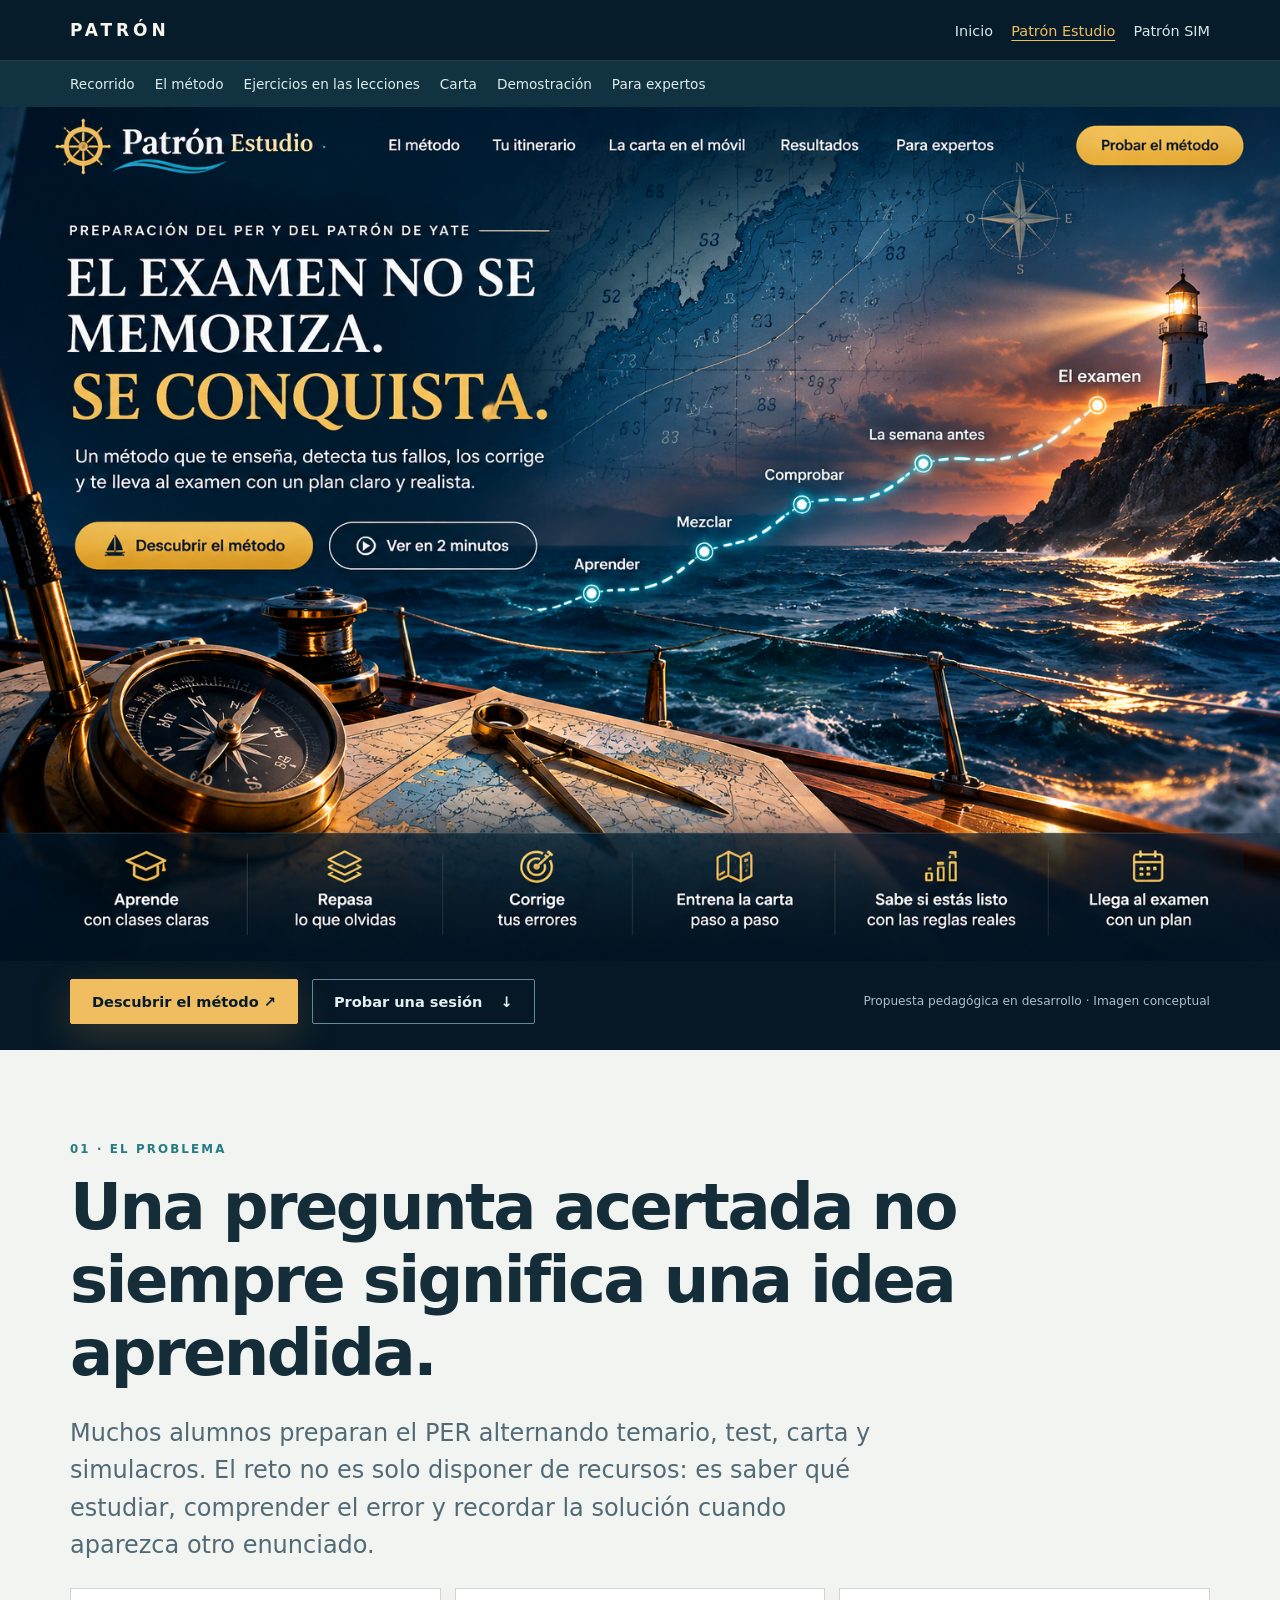
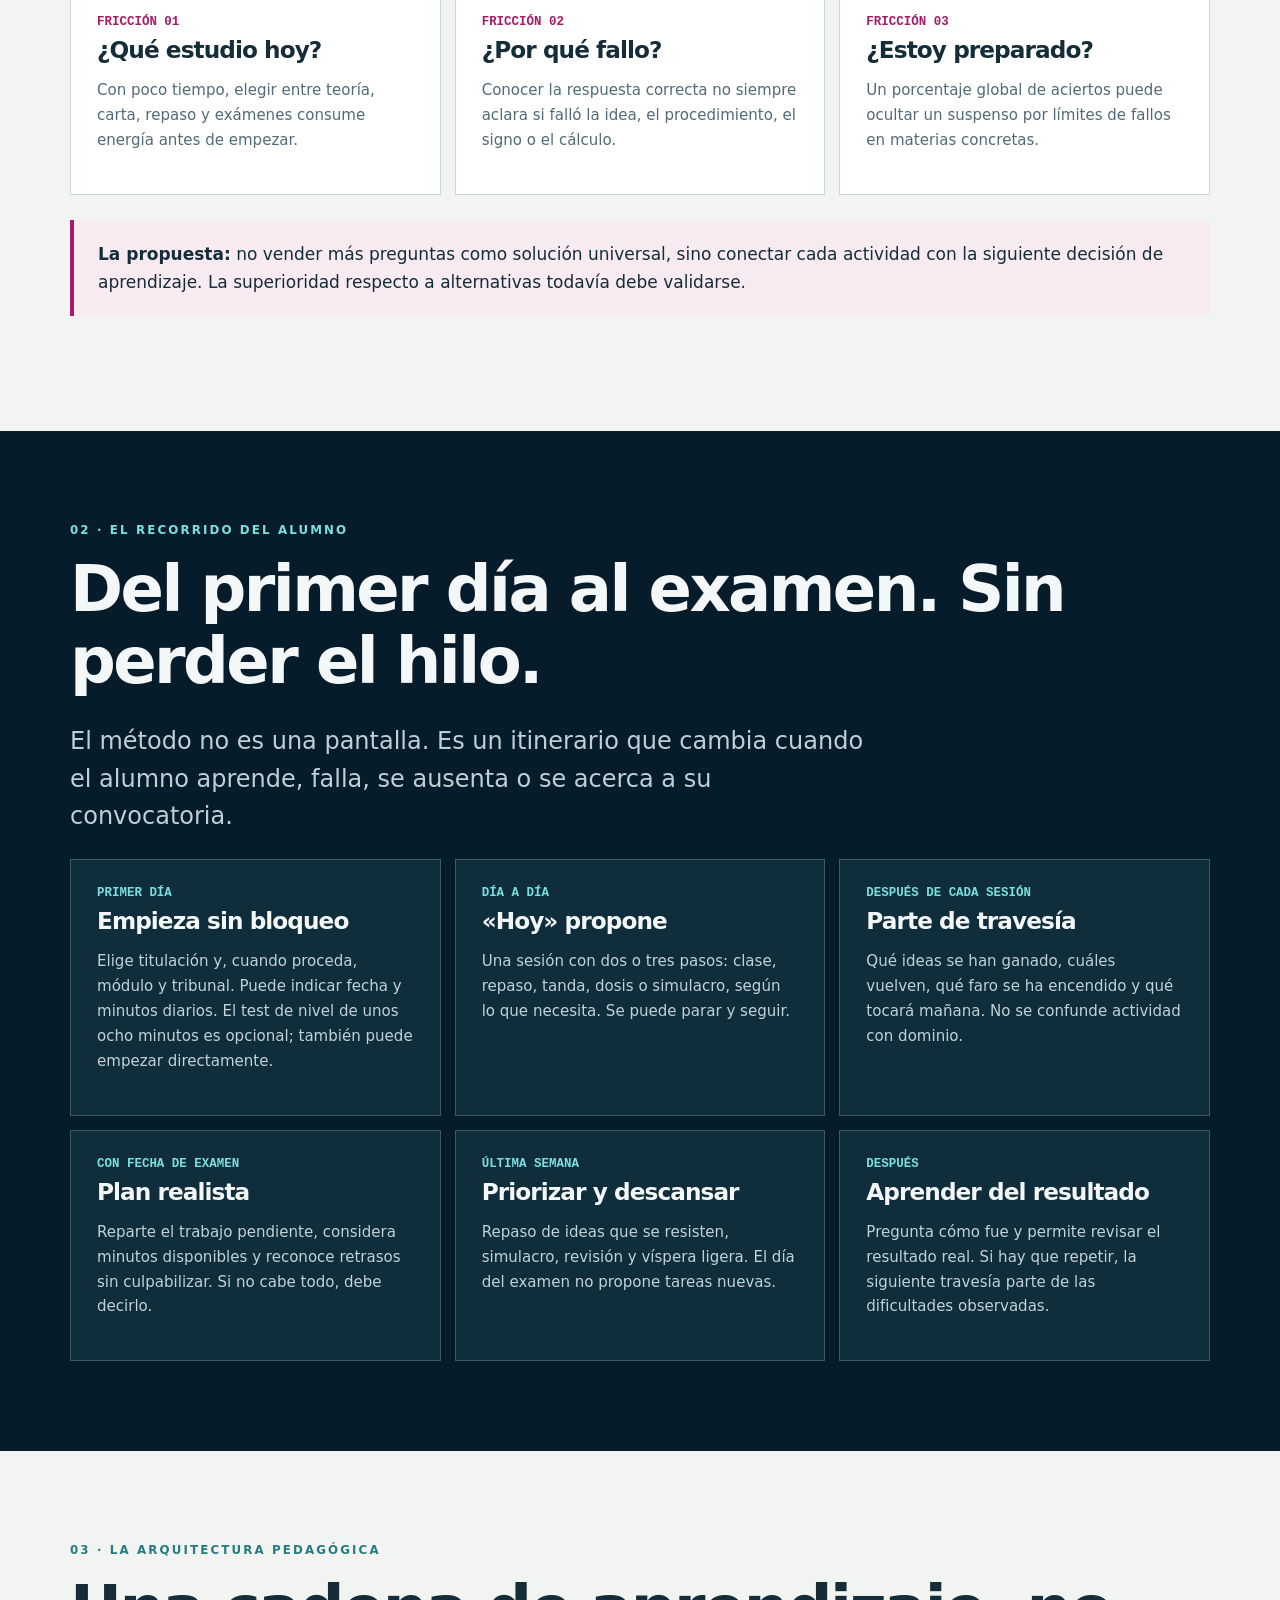
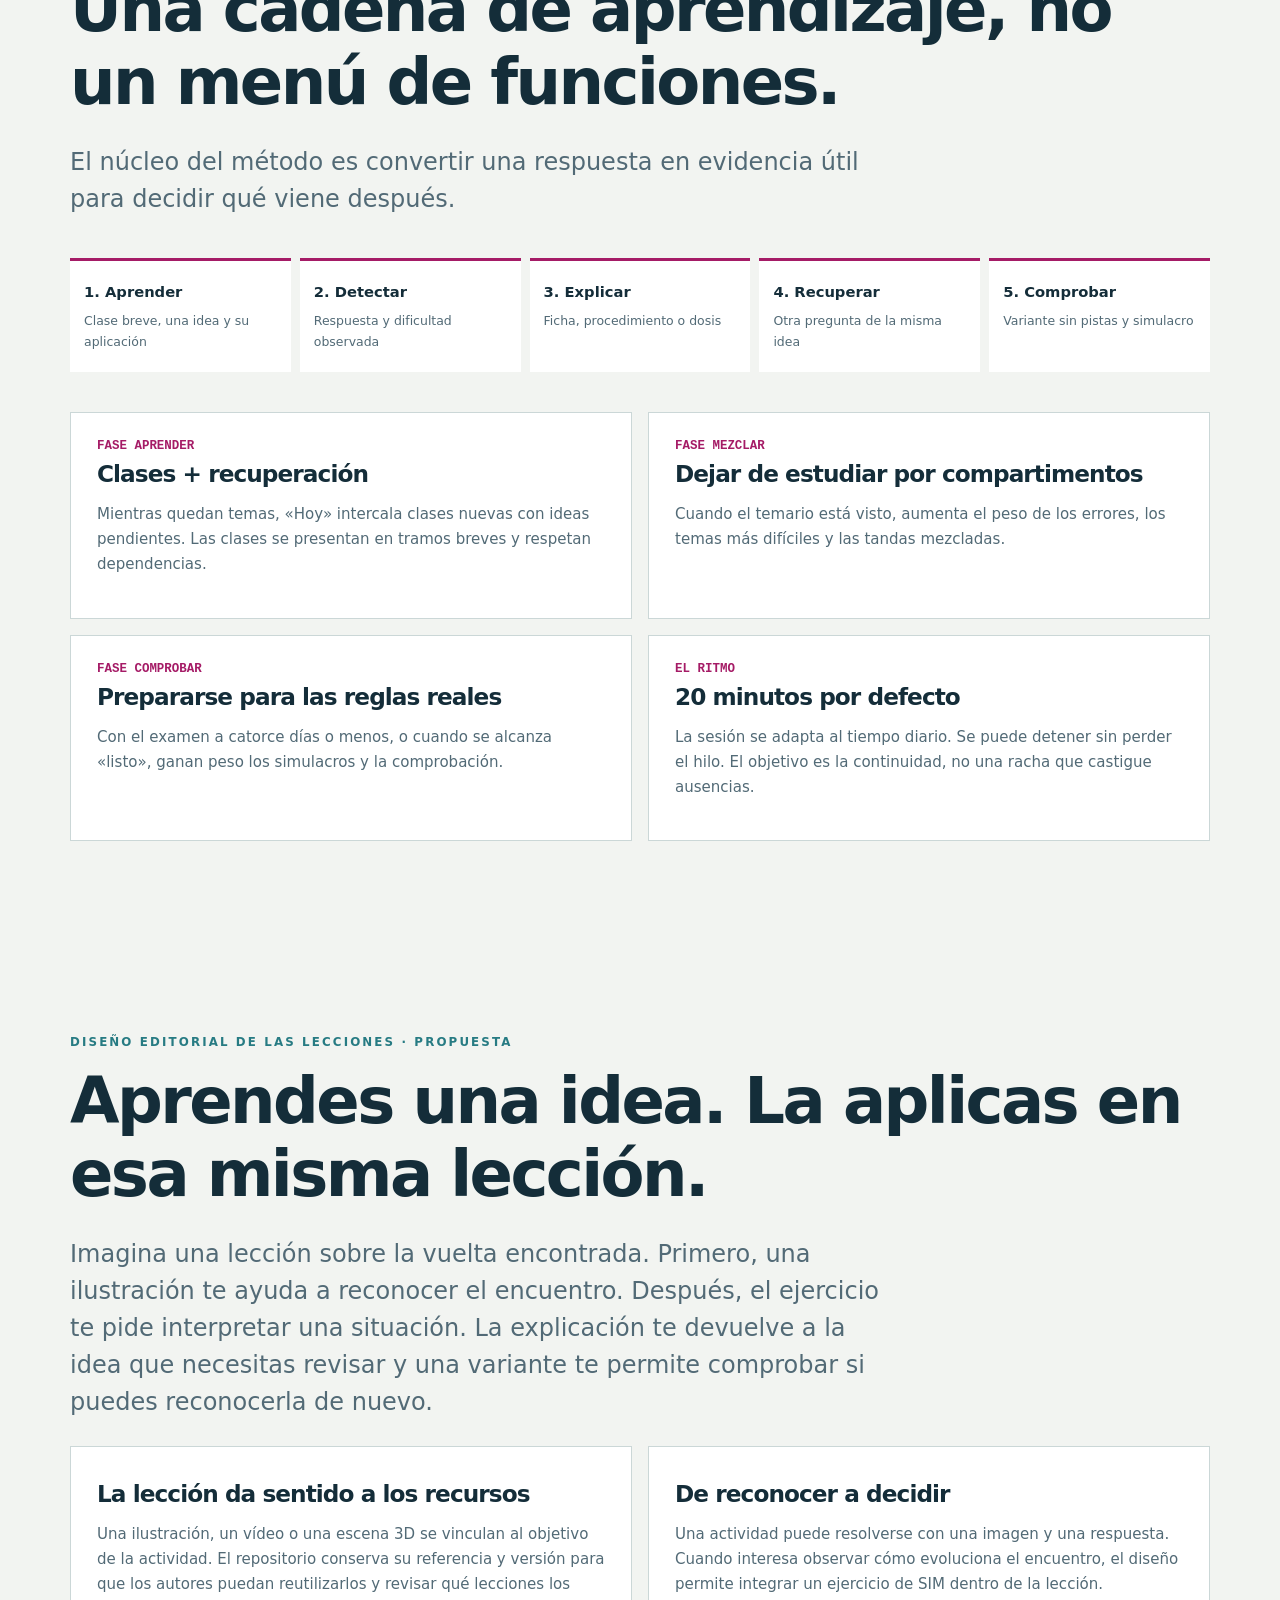
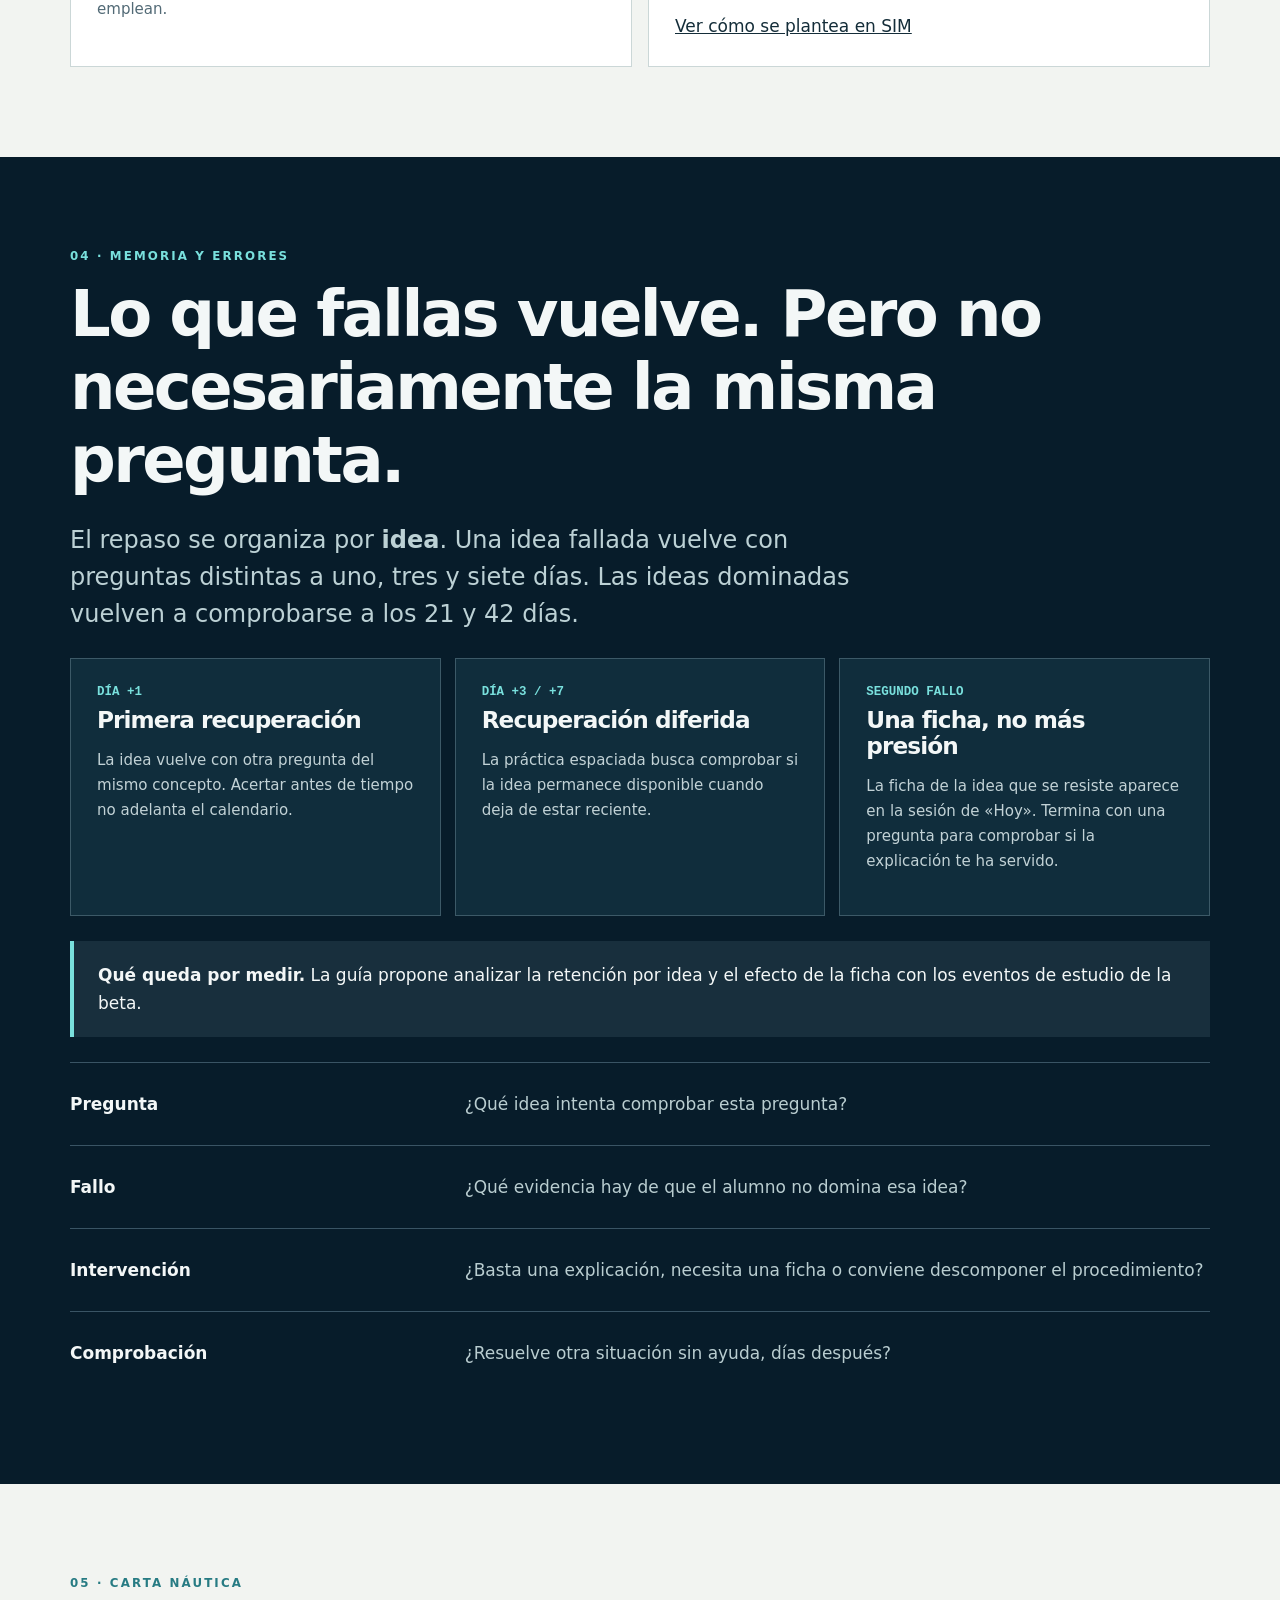
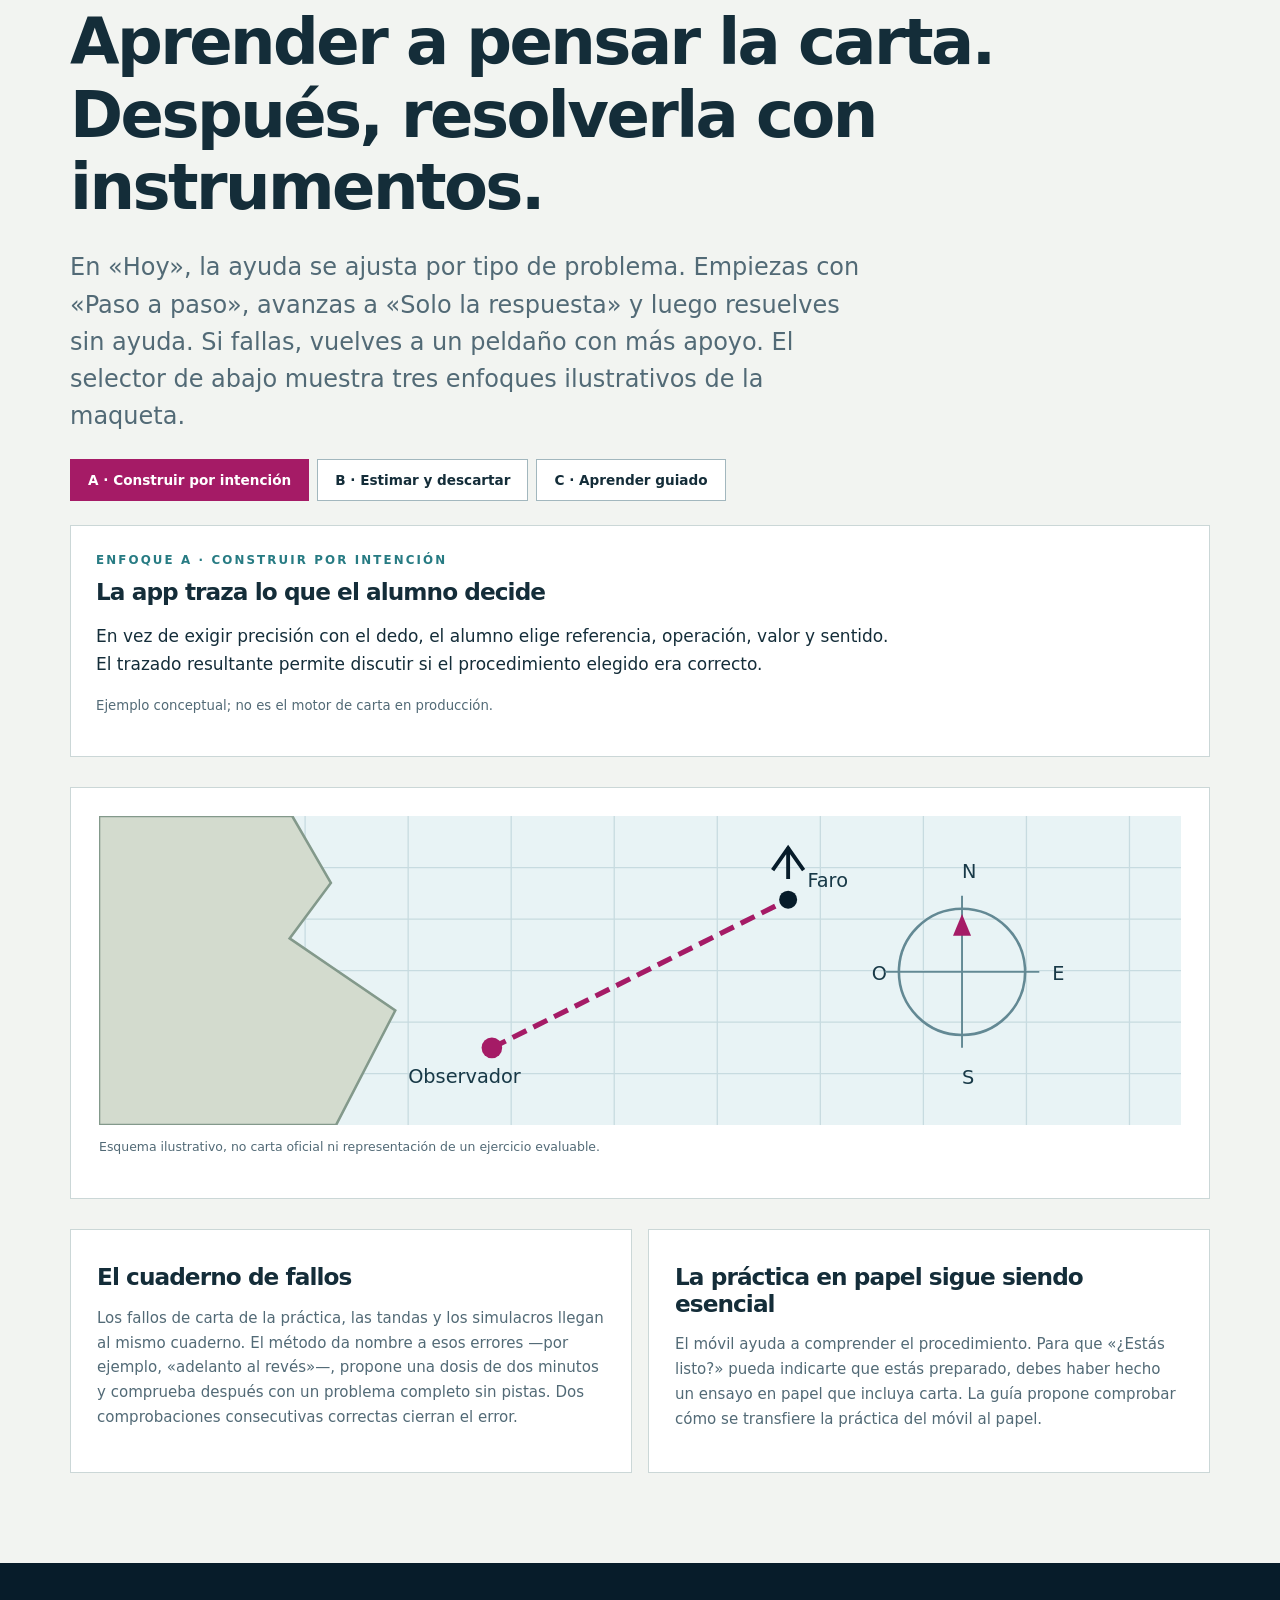
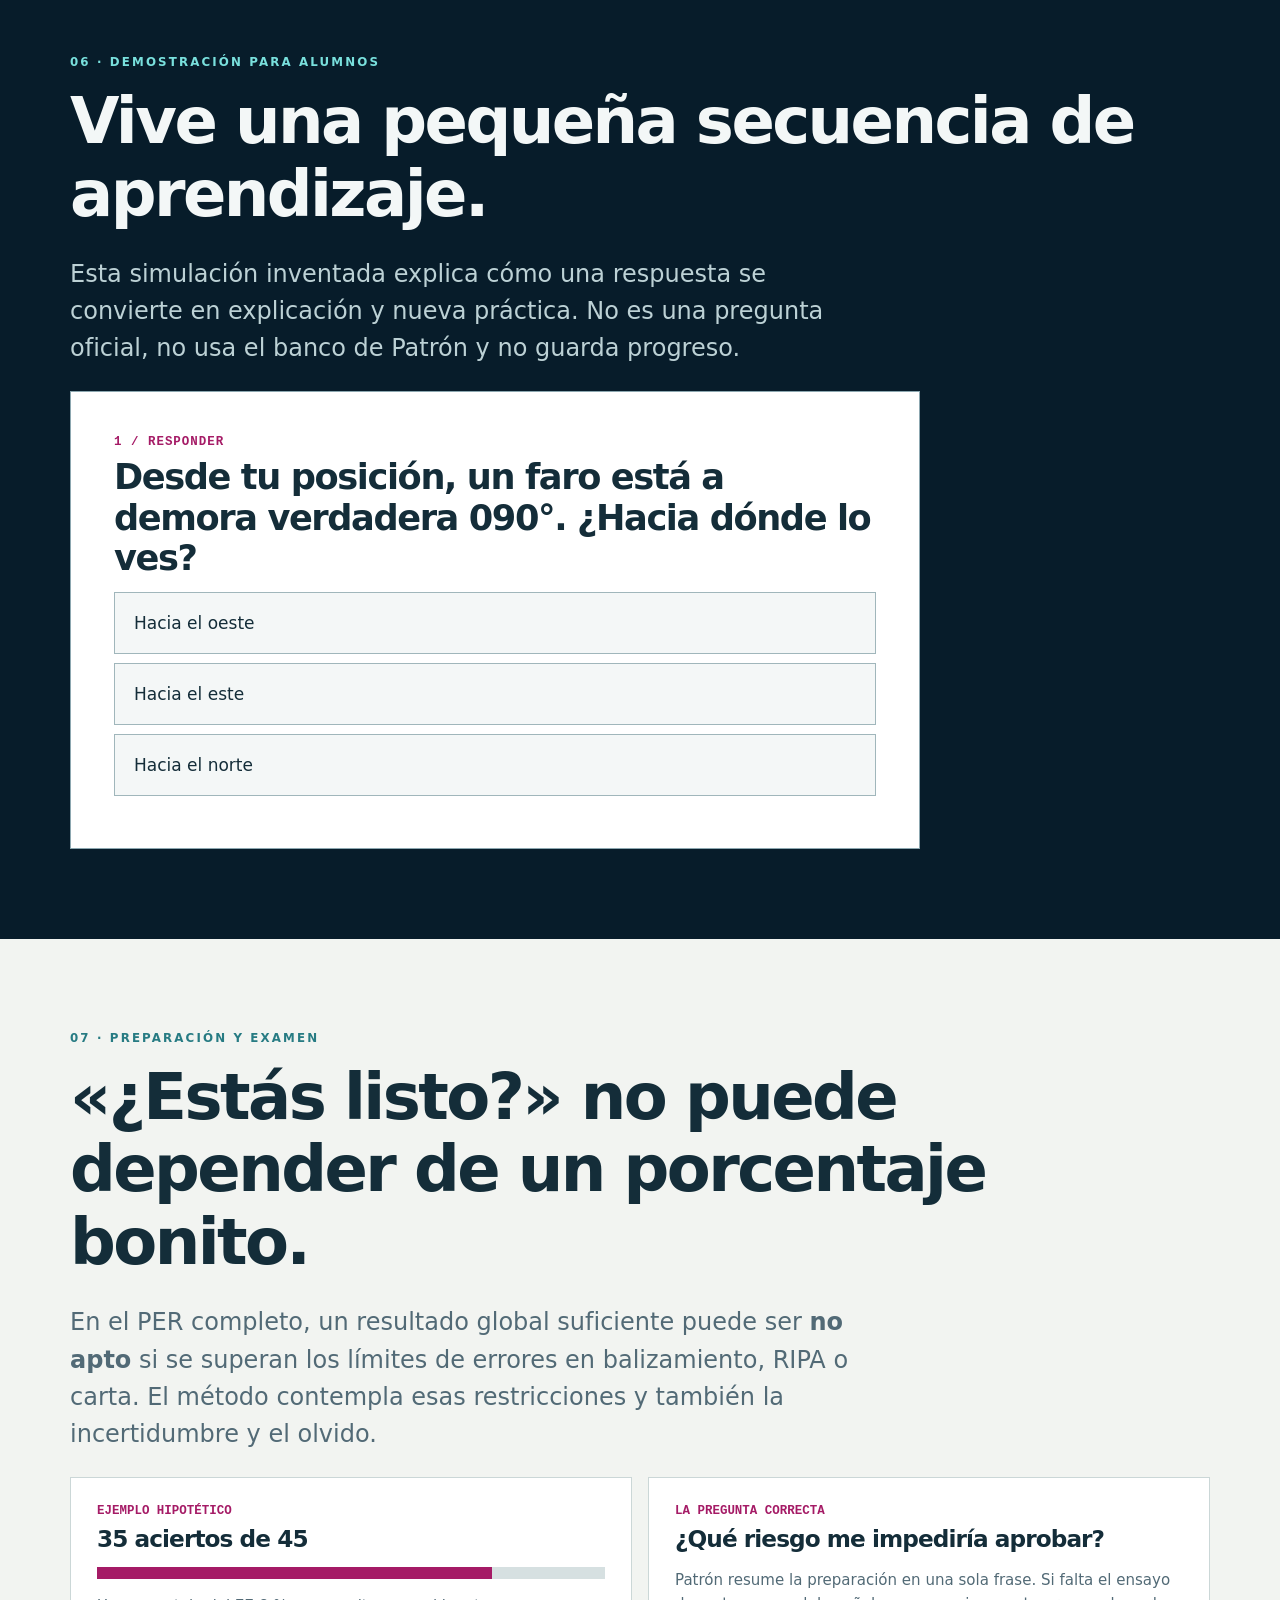
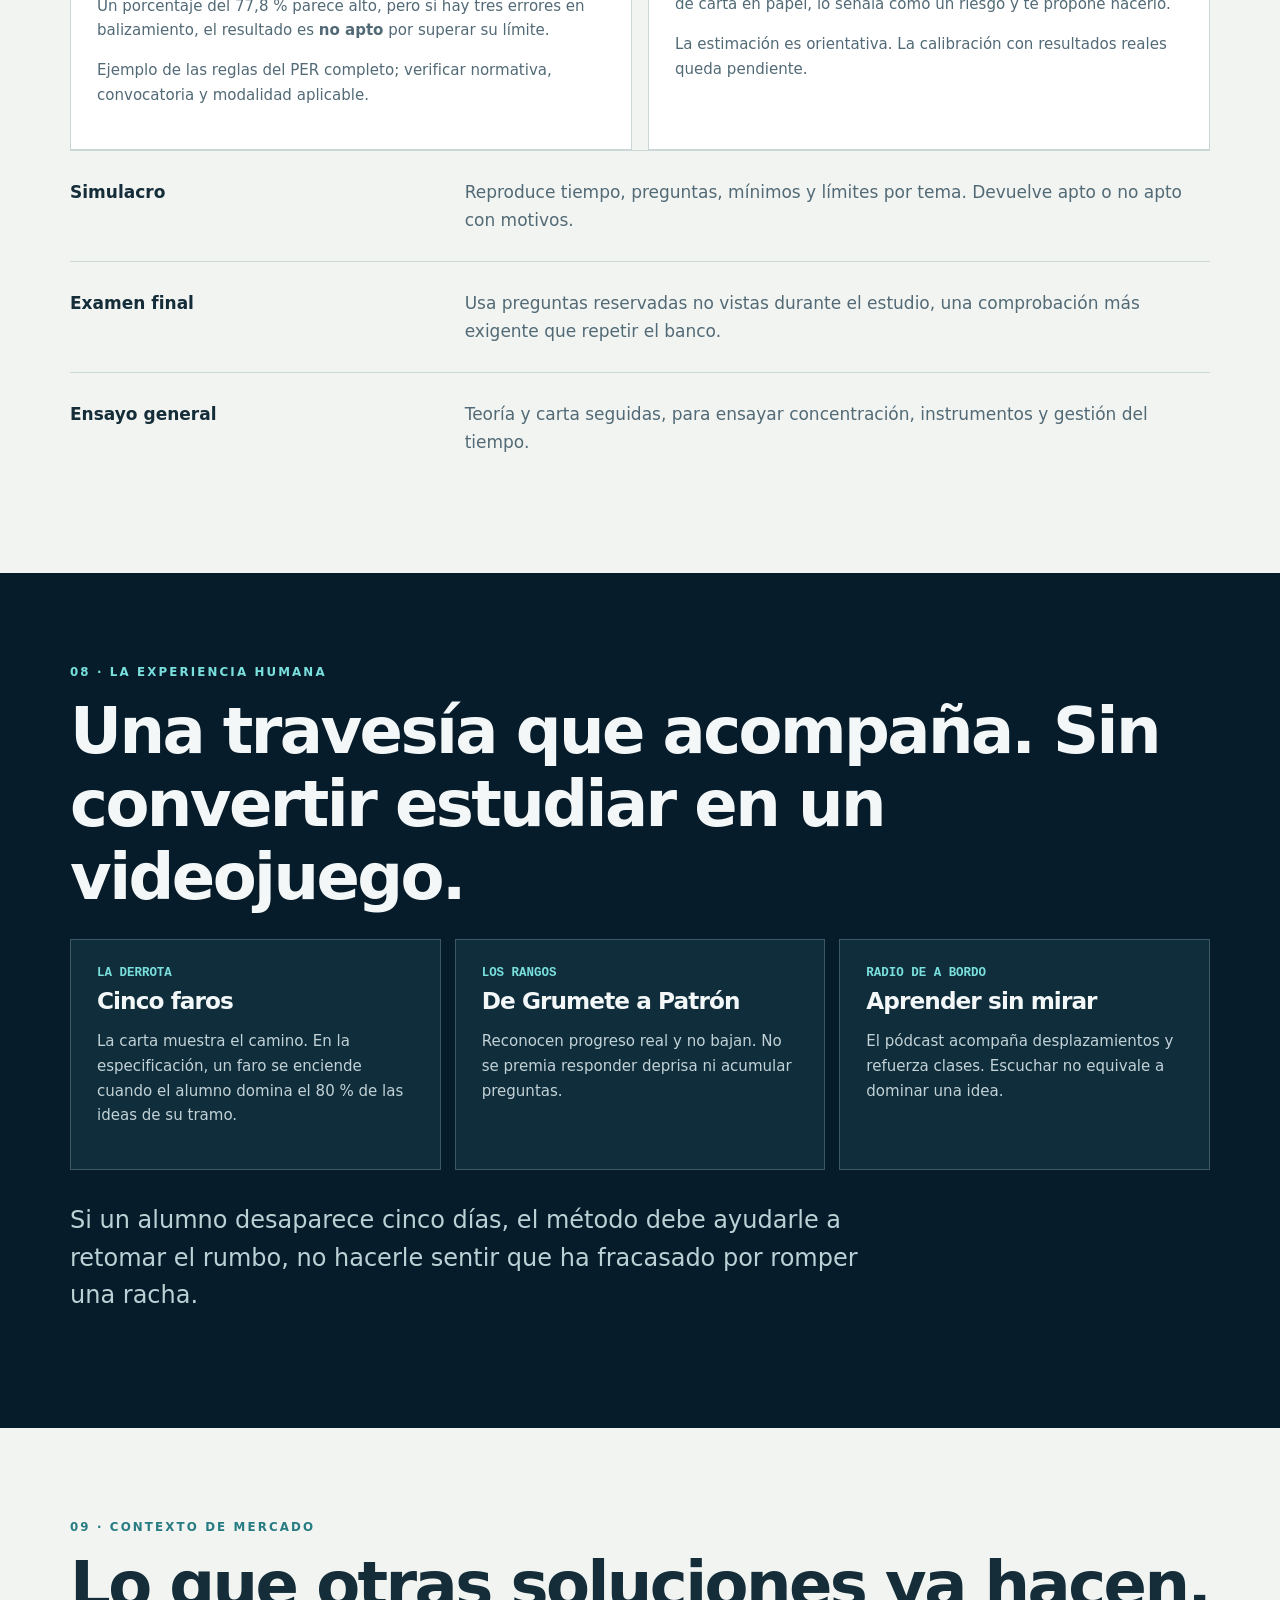
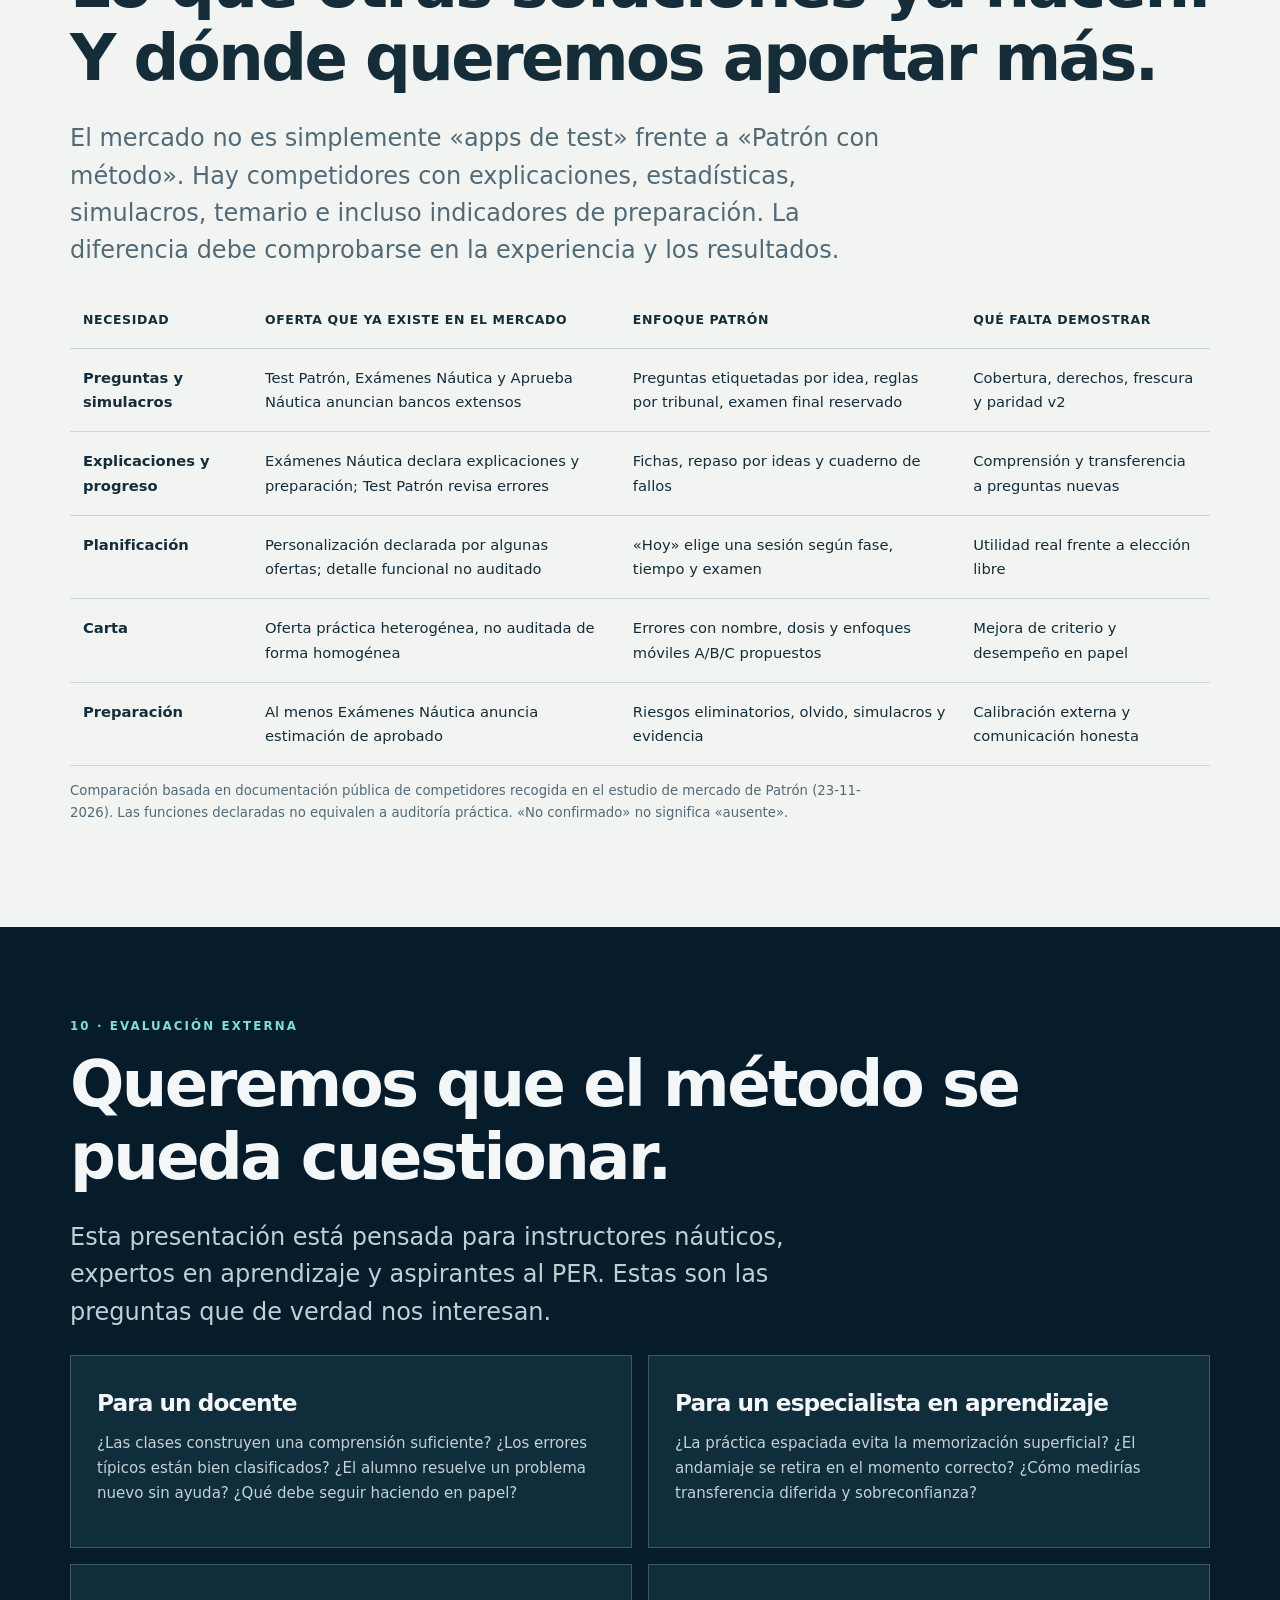
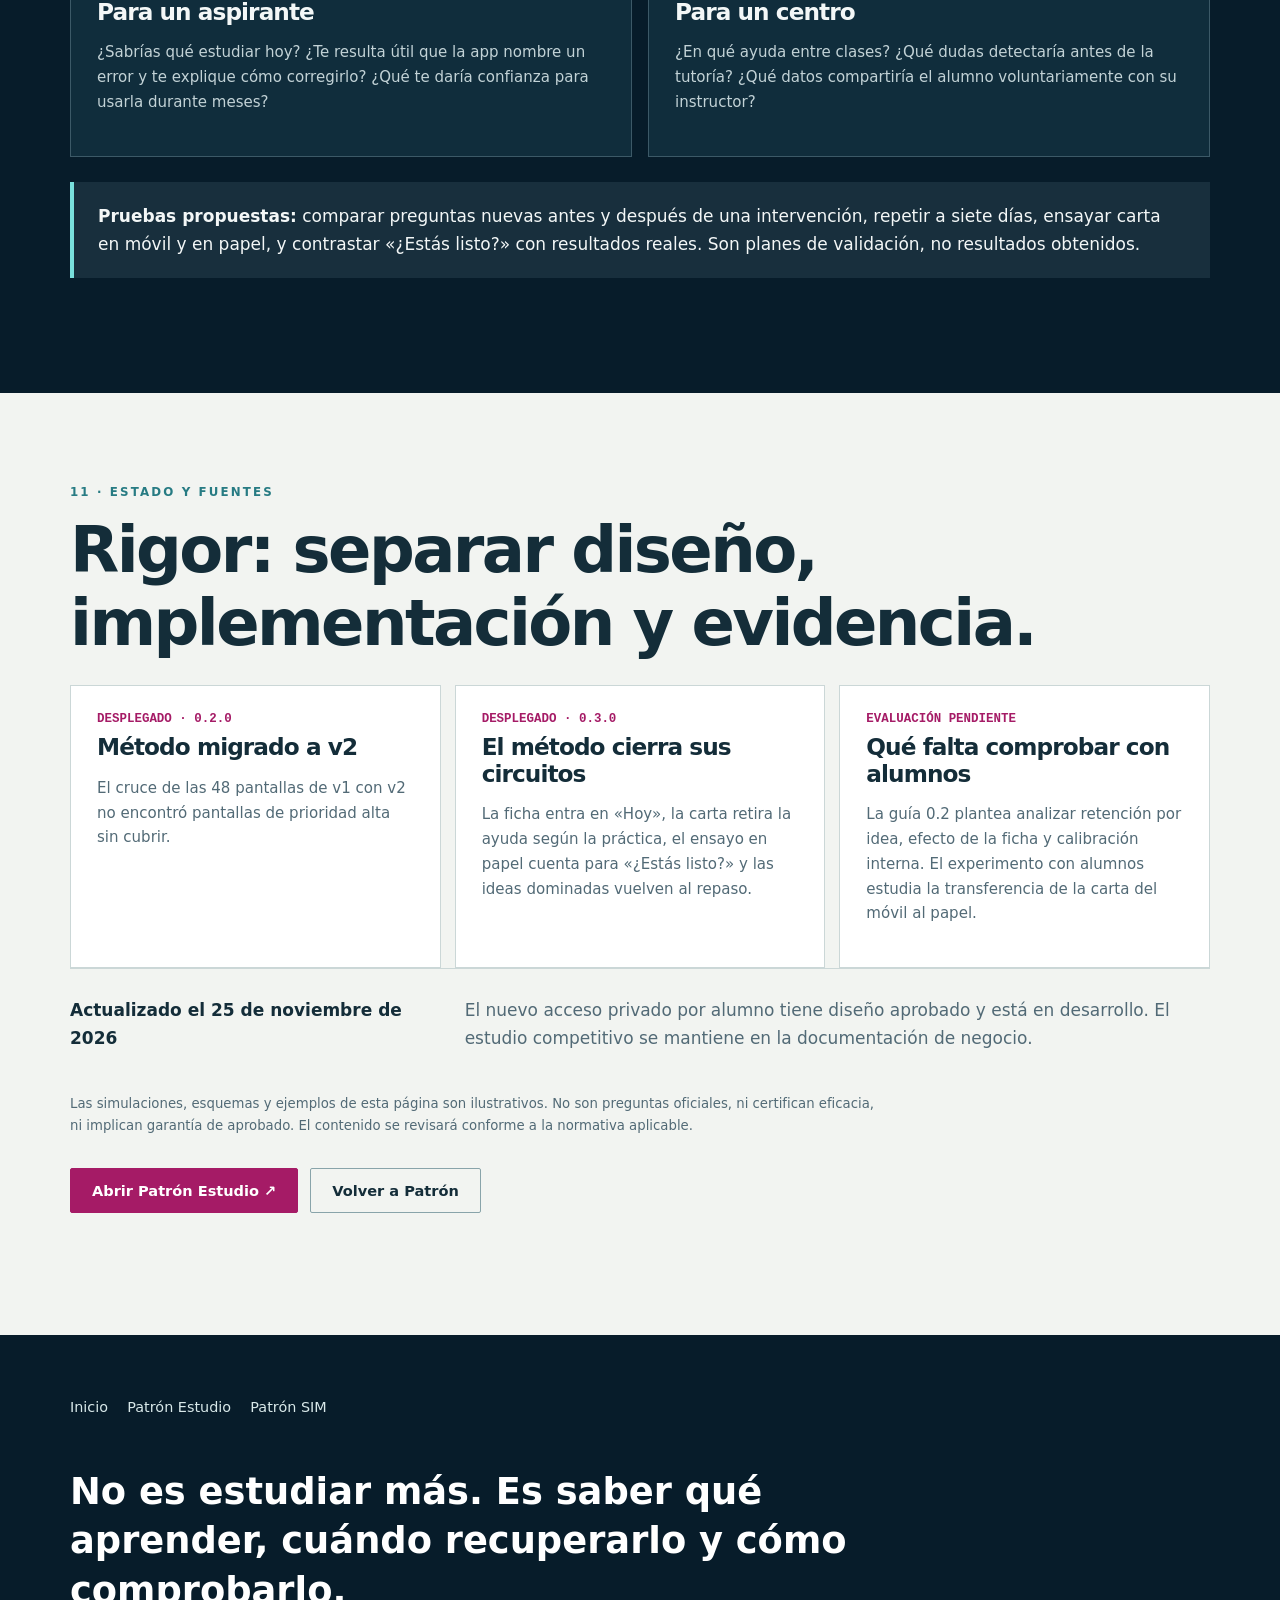
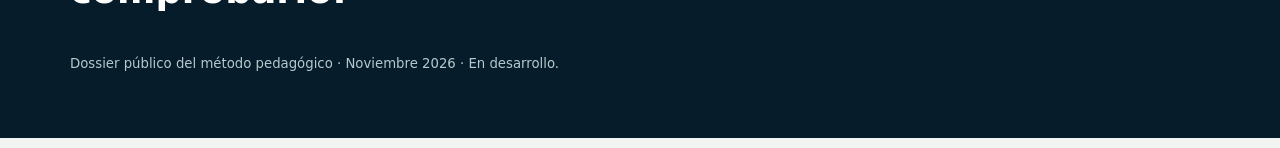
==== commit ff0ba50b: "docs(web): reflejar la revisión del método de Patrón Estudio" ====
--- a/metodo.html
+++ b/metodo.html
@@ -82,11 +82,11 @@
 <div class="tile"><h3>La lección da sentido a los recursos</h3><p>Una ilustración, un vídeo o una escena 3D se vinculan al objetivo de la actividad. El repositorio conserva su referencia y versión para que los autores puedan reutilizarlos y revisar qué lecciones los emplean.</p></div>
 <div class="tile"><h3>De reconocer a decidir</h3><p>Una actividad puede resolverse con una imagen y una respuesta. Cuando interesa observar cómo evoluciona el encuentro, el diseño permite integrar un ejercicio de SIM dentro de la lección.</p><a href="./sim.html#ejercicio-editorial">Ver cómo se plantea en SIM</a></div>
 </div></div></section>
-<section class="dark" id="repaso"><div class="wrap"><div class="eyebrow">04 · Memoria y errores</div><h2>Lo que fallas vuelve. Pero no necesariamente la misma pregunta.</h2><p class="lead">En la especificación de v1, el repaso se organiza por <strong>idea</strong>. El calendario empieza al día siguiente y progresa a tres y siete días. Tres aciertos consecutivos en el día previsto permiten salir del repaso.</p><div class="grid"><div class="tile"><div class="num">DÍA +1</div><h3>Primera recuperación</h3><p>La idea vuelve con otra pregunta del mismo concepto. Acertar antes de tiempo no adelanta el calendario.</p></div><div class="tile"><div class="num">DÍA +3 / +7</div><h3>Recuperación diferida</h3><p>La práctica espaciada busca comprobar si la idea permanece disponible cuando deja de estar reciente.</p></div><div class="tile"><div class="num">SEGUNDO FALLO</div><h3>Una ficha, no más presión</h3><p>Cuando la idea se resiste de nuevo, se ofrece su ficha: explicación, clase relacionada y otra oportunidad.</p></div></div><div class="callout"><strong>Mejora propuesta:</strong> diferenciar «acierta porque reconoce la pregunta» de «resuelve una variante realmente nueva». El sistema deberá medir transferencia, no solo acumulación de aciertos.</div><div class="band"><strong>Pregunta</strong><p>¿Qué idea intenta comprobar esta pregunta?</p></div><div class="band"><strong>Fallo</strong><p>¿Qué evidencia hay de que el alumno no domina esa idea?</p></div><div class="band"><strong>Intervención</strong><p>¿Basta una explicación, necesita una ficha o conviene descomponer el procedimiento?</p></div><div class="band"><strong>Comprobación</strong><p>¿Resuelve otra situación sin ayuda, días después?</p></div></div></section>
-<section id="carta"><div class="wrap"><div class="eyebrow">05 · Carta náutica</div><h2>Aprender a pensar la carta. Después, resolverla con instrumentos.</h2><p class="lead">La maqueta de carta propone tres mecanismos complementarios. No son tres productos: son distintas puertas de entrada a una misma destreza. Su integración definitiva en v2 es una propuesta que debemos probar.</p><div class="switch" role="group" aria-label="Enfoques de carta"><button type="button" aria-pressed="true" data-mode="a">A · Construir por intención</button><button type="button" aria-pressed="false" data-mode="b">B · Estimar y descartar</button><button type="button" aria-pressed="false" data-mode="c">C · Aprender guiado</button></div><div class="scenario" id="carta-panel" aria-live="polite"><div class="eyebrow">Enfoque A · Construir por intención</div><h3>La app traza lo que el alumno decide</h3><p>En vez de exigir precisión con el dedo, el alumno elige referencia, operación, valor y sentido. El trazado resultante permite discutir si el procedimiento elegido era correcto.</p><p class="small">Ejemplo conceptual; no es el motor de carta en producción.</p></div><div class="diagram"><svg viewBox="0 0 840 240" role="img" aria-label="Diagrama ilustrativo de una carta con líneas de demora, rosa de rumbos y un faro"><rect width="840" height="240" fill="#e8f3f5"/><g stroke="#c7dbe0" stroke-width="1"><path d="M0 40H840M0 80H840M0 120H840M0 160H840M0 200H840M80 0V240M160 0V240M240 0V240M320 0V240M400 0V240M480 0V240M560 0V240M640 0V240M720 0V240M800 0V240"/></g><path d="M0 0H150L180 52 148 95 230 151 184 240H0Z" fill="#d3dbce" stroke="#83998b" stroke-width="2"/><path d="M305 180L535 65" stroke="#a51b66" stroke-width="4" stroke-dasharray="12 6"/><circle cx="305" cy="180" r="8" fill="#a51b66"/><circle cx="535" cy="65" r="7" fill="#071c2a"/><path d="M535 49V24M523 42L535 25 547 42" fill="none" stroke="#071c2a" stroke-width="3"/><g font-family="system-ui" fill="#183947" font-size="15"><text x="550" y="55">Faro</text><text x="240" y="207">Observador</text><text x="670" y="48">N</text><text x="670" y="208">S</text><text x="740" y="127">E</text><text x="600" y="127">O</text></g><circle cx="670" cy="121" r="49" fill="none" stroke="#638994" stroke-width="2"/><path d="M670 62V180M610 121H730" stroke="#638994" stroke-width="1.5"/><path d="M670 76L663 93H677Z" fill="#a51b66"/></svg><p class="caption">Esquema ilustrativo, no carta oficial ni representación de un ejercicio evaluable.</p></div><div class="two"><div class="tile"><h3>El cuaderno de fallos</h3><p>El método existente da nombre a errores de carta —por ejemplo, «adelanto al revés»—, propone una dosis de dos minutos y comprueba después con un problema completo sin pistas. Dos comprobaciones consecutivas correctas cierran el error.</p></div><div class="tile"><h3>La práctica en papel sigue siendo esencial</h3><p>El móvil ayuda a comprender, estimar y elegir procedimientos. La precisión manual y el tiempo real deben ensayarse con carta, regla, compás y transportador. No son destrezas intercambiables.</p></div></div></div></section>
+<section class="dark" id="repaso"><div class="wrap"><div class="eyebrow">04 · Memoria y errores</div><h2>Lo que fallas vuelve. Pero no necesariamente la misma pregunta.</h2><p class="lead">El repaso se organiza por <strong>idea</strong>. Una idea fallada vuelve con preguntas distintas a uno, tres y siete días. Las ideas dominadas vuelven a comprobarse a los 21 y 42 días.</p><div class="grid"><div class="tile"><div class="num">DÍA +1</div><h3>Primera recuperación</h3><p>La idea vuelve con otra pregunta del mismo concepto. Acertar antes de tiempo no adelanta el calendario.</p></div><div class="tile"><div class="num">DÍA +3 / +7</div><h3>Recuperación diferida</h3><p>La práctica espaciada busca comprobar si la idea permanece disponible cuando deja de estar reciente.</p></div><div class="tile"><div class="num">SEGUNDO FALLO</div><h3>Una ficha, no más presión</h3><p>La ficha de la idea que se resiste aparece en la sesión de «Hoy». Termina con una pregunta para comprobar si la explicación te ha servido.</p></div></div><div class="callout"><strong>Qué queda por medir.</strong> La guía propone analizar la retención por idea y el efecto de la ficha con los eventos de estudio de la beta.</div><div class="band"><strong>Pregunta</strong><p>¿Qué idea intenta comprobar esta pregunta?</p></div><div class="band"><strong>Fallo</strong><p>¿Qué evidencia hay de que el alumno no domina esa idea?</p></div><div class="band"><strong>Intervención</strong><p>¿Basta una explicación, necesita una ficha o conviene descomponer el procedimiento?</p></div><div class="band"><strong>Comprobación</strong><p>¿Resuelve otra situación sin ayuda, días después?</p></div></div></section>
+<section id="carta"><div class="wrap"><div class="eyebrow">05 · Carta náutica</div><h2>Aprender a pensar la carta. Después, resolverla con instrumentos.</h2><p class="lead">En «Hoy», la ayuda se ajusta por tipo de problema. Empiezas con «Paso a paso», avanzas a «Solo la respuesta» y luego resuelves sin ayuda. Si fallas, vuelves a un peldaño con más apoyo. El selector de abajo muestra tres enfoques ilustrativos de la maqueta.</p><div class="switch" role="group" aria-label="Enfoques de carta"><button type="button" aria-pressed="true" data-mode="a">A · Construir por intención</button><button type="button" aria-pressed="false" data-mode="b">B · Estimar y descartar</button><button type="button" aria-pressed="false" data-mode="c">C · Aprender guiado</button></div><div class="scenario" id="carta-panel" aria-live="polite"><div class="eyebrow">Enfoque A · Construir por intención</div><h3>La app traza lo que el alumno decide</h3><p>En vez de exigir precisión con el dedo, el alumno elige referencia, operación, valor y sentido. El trazado resultante permite discutir si el procedimiento elegido era correcto.</p><p class="small">Ejemplo conceptual; no es el motor de carta en producción.</p></div><div class="diagram"><svg viewBox="0 0 840 240" role="img" aria-label="Diagrama ilustrativo de una carta con líneas de demora, rosa de rumbos y un faro"><rect width="840" height="240" fill="#e8f3f5"/><g stroke="#c7dbe0" stroke-width="1"><path d="M0 40H840M0 80H840M0 120H840M0 160H840M0 200H840M80 0V240M160 0V240M240 0V240M320 0V240M400 0V240M480 0V240M560 0V240M640 0V240M720 0V240M800 0V240"/></g><path d="M0 0H150L180 52 148 95 230 151 184 240H0Z" fill="#d3dbce" stroke="#83998b" stroke-width="2"/><path d="M305 180L535 65" stroke="#a51b66" stroke-width="4" stroke-dasharray="12 6"/><circle cx="305" cy="180" r="8" fill="#a51b66"/><circle cx="535" cy="65" r="7" fill="#071c2a"/><path d="M535 49V24M523 42L535 25 547 42" fill="none" stroke="#071c2a" stroke-width="3"/><g font-family="system-ui" fill="#183947" font-size="15"><text x="550" y="55">Faro</text><text x="240" y="207">Observador</text><text x="670" y="48">N</text><text x="670" y="208">S</text><text x="740" y="127">E</text><text x="600" y="127">O</text></g><circle cx="670" cy="121" r="49" fill="none" stroke="#638994" stroke-width="2"/><path d="M670 62V180M610 121H730" stroke="#638994" stroke-width="1.5"/><path d="M670 76L663 93H677Z" fill="#a51b66"/></svg><p class="caption">Esquema ilustrativo, no carta oficial ni representación de un ejercicio evaluable.</p></div><div class="two"><div class="tile"><h3>El cuaderno de fallos</h3><p>Los fallos de carta de la práctica, las tandas y los simulacros llegan al mismo cuaderno. El método da nombre a esos errores —por ejemplo, «adelanto al revés»—, propone una dosis de dos minutos y comprueba después con un problema completo sin pistas. Dos comprobaciones consecutivas correctas cierran el error.</p></div><div class="tile"><h3>La práctica en papel sigue siendo esencial</h3><p>El móvil ayuda a comprender el procedimiento. Para que «¿Estás listo?» pueda indicarte que estás preparado, debes haber hecho un ensayo en papel que incluya carta. La guía propone comprobar cómo se transfiere la práctica del móvil al papel.</p></div></div></div></section>
 <section class="dark" id="experiencia"><div class="wrap"><div class="eyebrow">06 · Demostración para alumnos</div><h2>Vive una pequeña secuencia de aprendizaje.</h2><p class="lead">Esta simulación inventada explica cómo una respuesta se convierte en explicación y nueva práctica. No es una pregunta oficial, no usa el banco de Patrón y no guarda progreso.</p><div class="demo" aria-live="polite"><div id="stage1"><div class="progress">1 / Responder</div><h3>Desde tu posición, un faro está a demora verdadera 090°. ¿Hacia dónde lo ves?</h3><button class="option" data-answer="west">Hacia el oeste</button><button class="option" data-answer="east">Hacia el este</button><button class="option" data-answer="north">Hacia el norte</button></div><div id="stage2" class="hidden"><div class="progress">2 / Comprender</div><h3 id="diagnosis"></h3><div class="answer"><strong>La regla:</strong> las demoras verdaderas se miden desde el norte en sentido horario. 090° es este y 270° es oeste. La dirección recíproca difiere 180°.</div><p class="small">Importante: una respuesta incorrecta no revela por sí sola la causa del error. Un diagnóstico fiable puede necesitar más pasos.</p><button id="next" class="btn magenta">Comprobar con otra situación</button></div><div id="stage3" class="hidden"><div class="progress">3 / Transferir</div><h3>Ahora ves otro faro a demora verdadera 270°. ¿En qué dirección está?</h3><button class="option" data-transfer="north">Norte</button><button class="option" data-transfer="west">Oeste</button><button class="option" data-transfer="east">Este</button></div><div id="stage4" class="hidden"><div class="progress">4 / Parte de ejemplo</div><h3 id="result"></h3><p id="result-detail"></p><div class="answer">Una variante inmediata es solo un primer indicio. El método completo recupera la idea días después, sin pistas, antes de considerarla consolidada.</div><button class="btn magenta" id="restart">Repetir la demostración</button></div></div></div></section>
-<section id="preparacion"><div class="wrap"><div class="eyebrow">07 · Preparación y examen</div><h2>«¿Estás listo?» no puede depender de un porcentaje bonito.</h2><p class="lead">En el PER completo, un resultado global suficiente puede ser <strong>no apto</strong> si se superan los límites de errores en balizamiento, RIPA o carta. El método contempla esas restricciones y también la incertidumbre y el olvido.</p><div class="two"><div class="tile"><div class="num">EJEMPLO HIPOTÉTICO</div><h3>35 aciertos de 45</h3><div class="meter" aria-hidden="true"><span style="width:77.8%"></span></div><p>Un porcentaje del 77,8 % parece alto, pero si hay tres errores en balizamiento, el resultado es <strong>no apto</strong> por superar su límite.</p><p class="small">Ejemplo de las reglas del PER completo; verificar normativa, convocatoria y modalidad aplicable.</p></div><div class="tile"><div class="num">LA PREGUNTA CORRECTA</div><h3>¿Qué riesgo me impediría aprobar?</h3><p>Patrón busca explicar el riesgo concreto: una idea eliminatoria que se resiste, poca evidencia, falta de tiempo en carta o preparación que puede haberse olvidado.</p><p class="small">El indicador está especificado, pero sus probabilidades necesitan calibración con resultados reales antes de presentarse como fiables.</p></div></div><div class="band"><strong>Simulacro</strong><p>Reproduce tiempo, preguntas, mínimos y límites por tema. Devuelve apto o no apto con motivos.</p></div><div class="band"><strong>Examen final</strong><p>Usa preguntas reservadas no vistas durante el estudio, una comprobación más exigente que repetir el banco.</p></div><div class="band"><strong>Ensayo general</strong><p>Teoría y carta seguidas, para ensayar concentración, instrumentos y gestión del tiempo.</p></div></div></section>
+<section id="preparacion"><div class="wrap"><div class="eyebrow">07 · Preparación y examen</div><h2>«¿Estás listo?» no puede depender de un porcentaje bonito.</h2><p class="lead">En el PER completo, un resultado global suficiente puede ser <strong>no apto</strong> si se superan los límites de errores en balizamiento, RIPA o carta. El método contempla esas restricciones y también la incertidumbre y el olvido.</p><div class="two"><div class="tile"><div class="num">EJEMPLO HIPOTÉTICO</div><h3>35 aciertos de 45</h3><div class="meter" aria-hidden="true"><span style="width:77.8%"></span></div><p>Un porcentaje del 77,8 % parece alto, pero si hay tres errores en balizamiento, el resultado es <strong>no apto</strong> por superar su límite.</p><p class="small">Ejemplo de las reglas del PER completo; verificar normativa, convocatoria y modalidad aplicable.</p></div><div class="tile"><div class="num">LA PREGUNTA CORRECTA</div><h3>¿Qué riesgo me impediría aprobar?</h3><p>Patrón resume la preparación en una sola frase. Si falta el ensayo de carta en papel, lo señala como un riesgo y te propone hacerlo.</p><p class="small">La estimación es orientativa. La calibración con resultados reales queda pendiente.</p></div></div><div class="band"><strong>Simulacro</strong><p>Reproduce tiempo, preguntas, mínimos y límites por tema. Devuelve apto o no apto con motivos.</p></div><div class="band"><strong>Examen final</strong><p>Usa preguntas reservadas no vistas durante el estudio, una comprobación más exigente que repetir el banco.</p></div><div class="band"><strong>Ensayo general</strong><p>Teoría y carta seguidas, para ensayar concentración, instrumentos y gestión del tiempo.</p></div></div></section>
 <section class="dark" id="motivacion"><div class="wrap"><div class="eyebrow">08 · La experiencia humana</div><h2>Una travesía que acompaña. Sin convertir estudiar en un videojuego.</h2><div class="grid"><div class="tile"><div class="num">LA DERROTA</div><h3>Cinco faros</h3><p>La carta muestra el camino. En la especificación, un faro se enciende cuando el alumno domina el 80 % de las ideas de su tramo.</p></div><div class="tile"><div class="num">LOS RANGOS</div><h3>De Grumete a Patrón</h3><p>Reconocen progreso real y no bajan. No se premia responder deprisa ni acumular preguntas.</p></div><div class="tile"><div class="num">RADIO DE A BORDO</div><h3>Aprender sin mirar</h3><p>El pódcast acompaña desplazamientos y refuerza clases. Escuchar no equivale a dominar una idea.</p></div></div><p class="lead" style="margin-top:32px">Si un alumno desaparece cinco días, el método debe ayudarle a retomar el rumbo, no hacerle sentir que ha fracasado por romper una racha.</p></div></section>
 <section id="comparativa"><div class="wrap"><div class="eyebrow">09 · Contexto de mercado</div><h2>Lo que otras soluciones ya hacen. Y dónde queremos aportar más.</h2><p class="lead">El mercado no es simplemente «apps de test» frente a «Patrón con método». Hay competidores con explicaciones, estadísticas, simulacros, temario e incluso indicadores de preparación. La diferencia debe comprobarse en la experiencia y los resultados.</p><div class="table-scroll"><table><thead><tr><th>Necesidad</th><th>Oferta que ya existe en el mercado</th><th>Enfoque Patrón</th><th>Qué falta demostrar</th></tr></thead><tbody><tr><td>Preguntas y simulacros</td><td>Test Patrón, Exámenes Náutica y Aprueba Náutica anuncian bancos extensos</td><td>Preguntas etiquetadas por idea, reglas por tribunal, examen final reservado</td><td>Cobertura, derechos, frescura y paridad v2</td></tr><tr><td>Explicaciones y progreso</td><td>Exámenes Náutica declara explicaciones y preparación; Test Patrón revisa errores</td><td>Fichas, repaso por ideas y cuaderno de fallos</td><td>Comprensión y transferencia a preguntas nuevas</td></tr><tr><td>Planificación</td><td>Personalización declarada por algunas ofertas; detalle funcional no auditado</td><td>«Hoy» elige una sesión según fase, tiempo y examen</td><td>Utilidad real frente a elección libre</td></tr><tr><td>Carta</td><td>Oferta práctica heterogénea, no auditada de forma homogénea</td><td>Errores con nombre, dosis y enfoques móviles A/B/C propuestos</td><td>Mejora de criterio y desempeño en papel</td></tr><tr><td>Preparación</td><td>Al menos Exámenes Náutica anuncia estimación de aprobado</td><td>Riesgos eliminatorios, olvido, simulacros y evidencia</td><td>Calibración externa y comunicación honesta</td></tr></tbody></table></div><p class="small">Comparación basada en documentación pública de competidores recogida en el estudio de mercado de Patrón (23-11-2026). Las funciones declaradas no equivalen a auditoría práctica. «No confirmado» no significa «ausente».</p></div></section>
 <section class="dark" id="expertos"><div class="wrap"><div class="eyebrow">10 · Evaluación externa</div><h2>Queremos que el método se pueda cuestionar.</h2><p class="lead">Esta presentación está pensada para instructores náuticos, expertos en aprendizaje y aspirantes al PER. Estas son las preguntas que de verdad nos interesan.</p><div class="two"><div class="tile"><h3>Para un docente</h3><p>¿Las clases construyen una comprensión suficiente? ¿Los errores típicos están bien clasificados? ¿El alumno resuelve un problema nuevo sin ayuda? ¿Qué debe seguir haciendo en papel?</p></div><div class="tile"><h3>Para un especialista en aprendizaje</h3><p>¿La práctica espaciada evita la memorización superficial? ¿El andamiaje se retira en el momento correcto? ¿Cómo medirías transferencia diferida y sobreconfianza?</p></div><div class="tile"><h3>Para un aspirante</h3><p>¿Sabrías qué estudiar hoy? ¿Te resulta útil que la app nombre un error y te explique cómo corregirlo? ¿Qué te daría confianza para usarla durante meses?</p></div><div class="tile"><h3>Para un centro</h3><p>¿En qué ayuda entre clases? ¿Qué dudas detectaría antes de la tutoría? ¿Qué datos compartiría el alumno voluntariamente con su instructor?</p></div></div><div class="callout"><strong>Pruebas propuestas:</strong> comparar preguntas nuevas antes y después de una intervención, repetir a siete días, ensayar carta en móvil y en papel, y contrastar «¿Estás listo?» con resultados reales. Son planes de validación, no resultados obtenidos.</div></div></section>
-<section id="estado"><div class="wrap"><div class="eyebrow">11 · Estado y fuentes</div><h2>Rigor: separar diseño, implementación y evidencia.</h2><div class="grid"><div class="tile"><div class="num">DOCUMENTADO EN V1</div><h3>Método completo</h3><p>«Hoy», fases, clases, repaso, cuaderno de fallos, carta, simulacros, travesía, plan con fecha y radio. La documentación histórica describe su comportamiento y umbrales.</p></div><div class="tile"><div class="num">V2 EN DESARROLLO</div><h3>Paridad pendiente de auditoría</h3><p>Hay piezas implementadas, parciales y pendientes según trazabilidad histórica. No se presenta como sistema comercial terminado ni como versión aprobada para alumnos.</p></div><div class="tile"><div class="num">PROPUESTA NUEVA</div><h3>Mejoras a validar</h3><p>Diagnóstico causal prudente, variantes «gemelas», ayudas decrecientes, carta A/B/C y calibración con resultados reales.</p></div></div><div class="band"><strong>Base técnica</strong><p>Especificación <code>docs/METODO.md</code>, trazabilidad v1→v2, experiencia visual y ADR 0033 del repositorio técnico privado.</p></div><div class="band"><strong>Base pedagógica</strong><p>Guía de evolución pedagógica de Patrón Estudio y maquetas «Patrón, tu entrenador» y «Mesa de cartas móvil».</p></div><div class="band"><strong>Base de mercado</strong><p>Estudio competitivo de Patrón Estudio, con fuentes públicas de Test Patrón, Exámenes Náutica, Aprueba Náutica y otras ofertas.</p></div><p class="small">Las simulaciones, esquemas y ejemplos de esta página son ilustrativos. No son preguntas oficiales, ni certifican eficacia, ni implican garantía de aprobado. El contenido se revisará conforme a la normativa aplicable.</p><div class="buttons"><a href="#experiencia" class="btn magenta">Probar la demostración</a><a href="./" class="btn">Volver a Patrón</a></div></div></section></main><footer><div class="wrap"><nav class="site-footer-links" aria-label="Seguir explorando Patrón"><a href="./">Inicio</a><a href="./metodo.html">Patrón Estudio</a><a href="./sim.html">Patrón SIM</a></nav><p class="quote">No es estudiar más. Es saber qué aprender, cuándo recuperarlo y cómo comprobarlo.</p><p class="small">Dossier público del método pedagógico · Noviembre 2026 · En desarrollo.</p></div></footer><script>const $=id=>document.getElementById(id);document.querySelectorAll('[data-answer]').forEach(b=>b.addEventListener('click',()=>{$('stage1').classList.add('hidden');$('stage2').classList.remove('hidden');$('diagnosis').textContent=b.dataset.answer==='east'?'Correcto: vamos a comprobar si comprendes la regla.':'Has encontrado una dificultad: vamos a explicar la regla.';}));$('next').addEventListener('click',()=>{$('stage2').classList.add('hidden');$('stage3').classList.remove('hidden')});document.querySelectorAll('[data-transfer]').forEach(b=>b.addEventListener('click',()=>{const ok=b.dataset.transfer==='west';$('stage3').classList.add('hidden');$('stage4').classList.remove('hidden');$('result').textContent=ok?'Has resuelto una variante.':'Esta idea necesita otra oportunidad.';$('result-detail').textContent=ok?'270° corresponde al oeste. Falta comprobar la retención días después.':'270° corresponde al oeste. Una ficha y otro ejemplo pueden ayudarte a consolidar la dirección.'}));$('restart').addEventListener('click',()=>{['stage2','stage3','stage4'].forEach(x=>$(x).classList.add('hidden'));$('stage1').classList.remove('hidden')});const modes={a:['Enfoque A · Construir por intención','La app traza lo que el alumno decide','En vez de exigir precisión con el dedo, el alumno elige referencia, operación, valor y sentido. El trazado permite discutir si el procedimiento era correcto.'],b:['Enfoque B · Estimar y descartar','Primero el ojo, después la cuenta','Antes de calcular, el alumno estima cuadrante, magnitud y coherencia. Aprende a detectar soluciones imposibles y a gestionar el tiempo sin depender de atajos falsos.'],c:['Enfoque C · Aprender guiado','Reconocer, planificar y retirar las pistas','Primero identifica datos y objetivo; después ordena el plan, resuelve con ayuda progresiva y acaba con una variante nueva sin pistas.']};document.querySelectorAll('[data-mode]').forEach(b=>b.addEventListener('click',()=>{document.querySelectorAll('[data-mode]').forEach(x=>x.setAttribute('aria-pressed',String(x===b)));const [e,h,p]=modes[b.dataset.mode];$('carta-panel').innerHTML='<div class="eyebrow">'+e+'</div><h3>'+h+'</h3><p>'+p+'</p><p class="small">Mecanismo de maqueta, pendiente de integración y validación.</p>';}));</script></body></html>+<section id="estado"><div class="wrap"><div class="eyebrow">11 · Estado y fuentes</div><h2>Rigor: separar diseño, implementación y evidencia.</h2><div class="grid"><div class="tile"><div class="num">DESPLEGADO · 0.2.0</div><h3>Método migrado a v2</h3><p>El cruce de las 48 pantallas de v1 con v2 no encontró pantallas de prioridad alta sin cubrir.</p></div><div class="tile"><div class="num">DESPLEGADO · 0.3.0</div><h3>El método cierra sus circuitos</h3><p>La ficha entra en «Hoy», la carta retira la ayuda según la práctica, el ensayo en papel cuenta para «¿Estás listo?» y las ideas dominadas vuelven al repaso.</p></div><div class="tile"><div class="num">EVALUACIÓN PENDIENTE</div><h3>Qué falta comprobar con alumnos</h3><p>La guía 0.2 plantea analizar retención por idea, efecto de la ficha y calibración interna. El experimento con alumnos estudia la transferencia de la carta del móvil al papel.</p></div></div><div class="band"><strong>Actualizado el 25 de noviembre de 2026</strong><p>El nuevo acceso privado por alumno tiene diseño aprobado y está en desarrollo. El estudio competitivo se mantiene en la documentación de negocio.</p></div><p class="small">Las simulaciones, esquemas y ejemplos de esta página son ilustrativos. No son preguntas oficiales, ni certifican eficacia, ni implican garantía de aprobado. El contenido se revisará conforme a la normativa aplicable.</p><div class="buttons"><a href="https://patron.canoydamas.es/" class="btn magenta">Abrir Patrón Estudio ↗</a><a href="./" class="btn">Volver a Patrón</a></div></div></section></main><footer><div class="wrap"><nav class="site-footer-links" aria-label="Seguir explorando Patrón"><a href="./">Inicio</a><a href="./metodo.html">Patrón Estudio</a><a href="./sim.html">Patrón SIM</a></nav><p class="quote">No es estudiar más. Es saber qué aprender, cuándo recuperarlo y cómo comprobarlo.</p><p class="small">Dossier público del método pedagógico · Noviembre 2026 · En desarrollo.</p></div></footer><script>const $=id=>document.getElementById(id);document.querySelectorAll('[data-answer]').forEach(b=>b.addEventListener('click',()=>{$('stage1').classList.add('hidden');$('stage2').classList.remove('hidden');$('diagnosis').textContent=b.dataset.answer==='east'?'Correcto: vamos a comprobar si comprendes la regla.':'Has encontrado una dificultad: vamos a explicar la regla.';}));$('next').addEventListener('click',()=>{$('stage2').classList.add('hidden');$('stage3').classList.remove('hidden')});document.querySelectorAll('[data-transfer]').forEach(b=>b.addEventListener('click',()=>{const ok=b.dataset.transfer==='west';$('stage3').classList.add('hidden');$('stage4').classList.remove('hidden');$('result').textContent=ok?'Has resuelto una variante.':'Esta idea necesita otra oportunidad.';$('result-detail').textContent=ok?'270° corresponde al oeste. Falta comprobar la retención días después.':'270° corresponde al oeste. Una ficha y otro ejemplo pueden ayudarte a consolidar la dirección.'}));$('restart').addEventListener('click',()=>{['stage2','stage3','stage4'].forEach(x=>$(x).classList.add('hidden'));$('stage1').classList.remove('hidden')});const modes={a:['Enfoque A · Construir por intención','La app traza lo que el alumno decide','En vez de exigir precisión con el dedo, el alumno elige referencia, operación, valor y sentido. El trazado permite discutir si el procedimiento era correcto.'],b:['Enfoque B · Estimar y descartar','Primero el ojo, después la cuenta','Antes de calcular, el alumno estima cuadrante, magnitud y coherencia. Aprende a detectar soluciones imposibles y a gestionar el tiempo sin depender de atajos falsos.'],c:['Enfoque C · Aprender guiado','Reconocer, planificar y retirar las pistas','Primero identifica datos y objetivo; después ordena el plan, resuelve con ayuda progresiva y acaba con una variante nueva sin pistas.']};document.querySelectorAll('[data-mode]').forEach(b=>b.addEventListener('click',()=>{document.querySelectorAll('[data-mode]').forEach(x=>x.setAttribute('aria-pressed',String(x===b)));const [e,h,p]=modes[b.dataset.mode];$('carta-panel').innerHTML='<div class="eyebrow">'+e+'</div><h3>'+h+'</h3><p>'+p+'</p><p class="small">Mecanismo de maqueta, pendiente de integración y validación.</p>';}));</script></body></html>
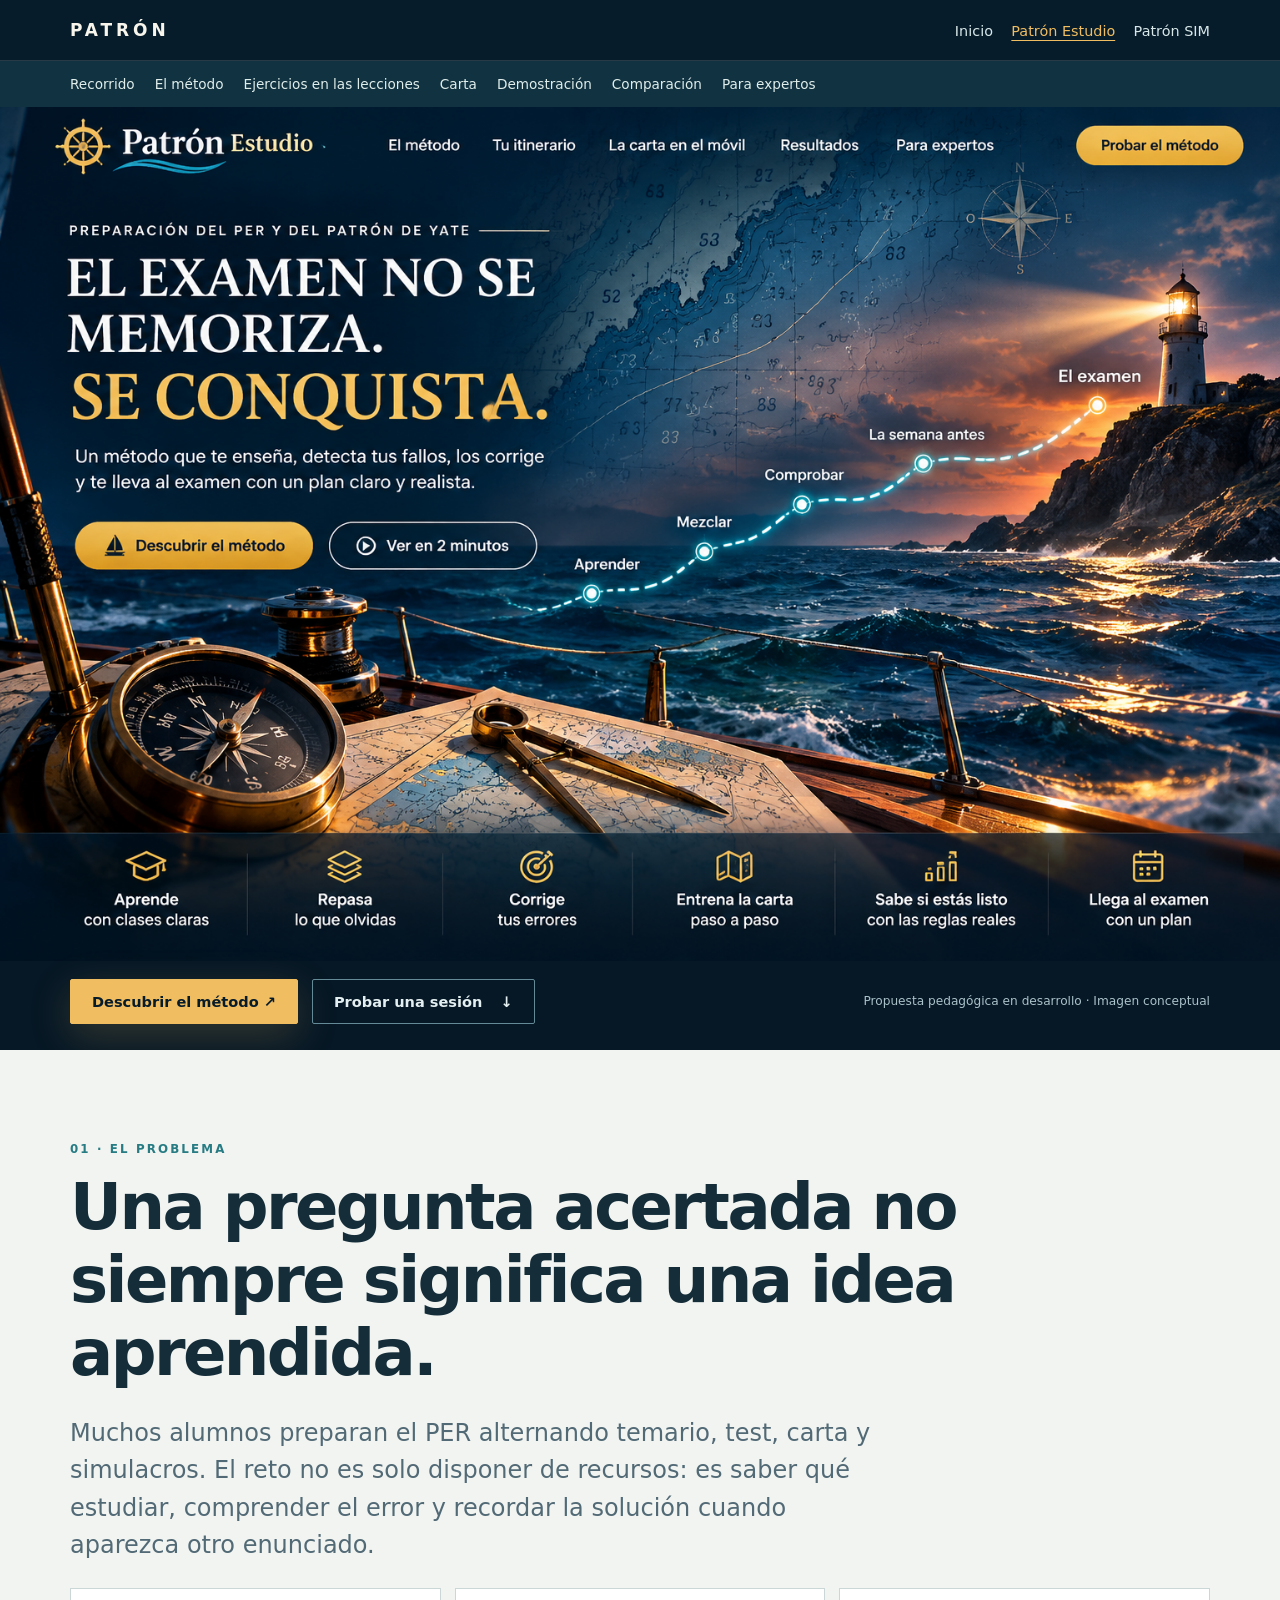
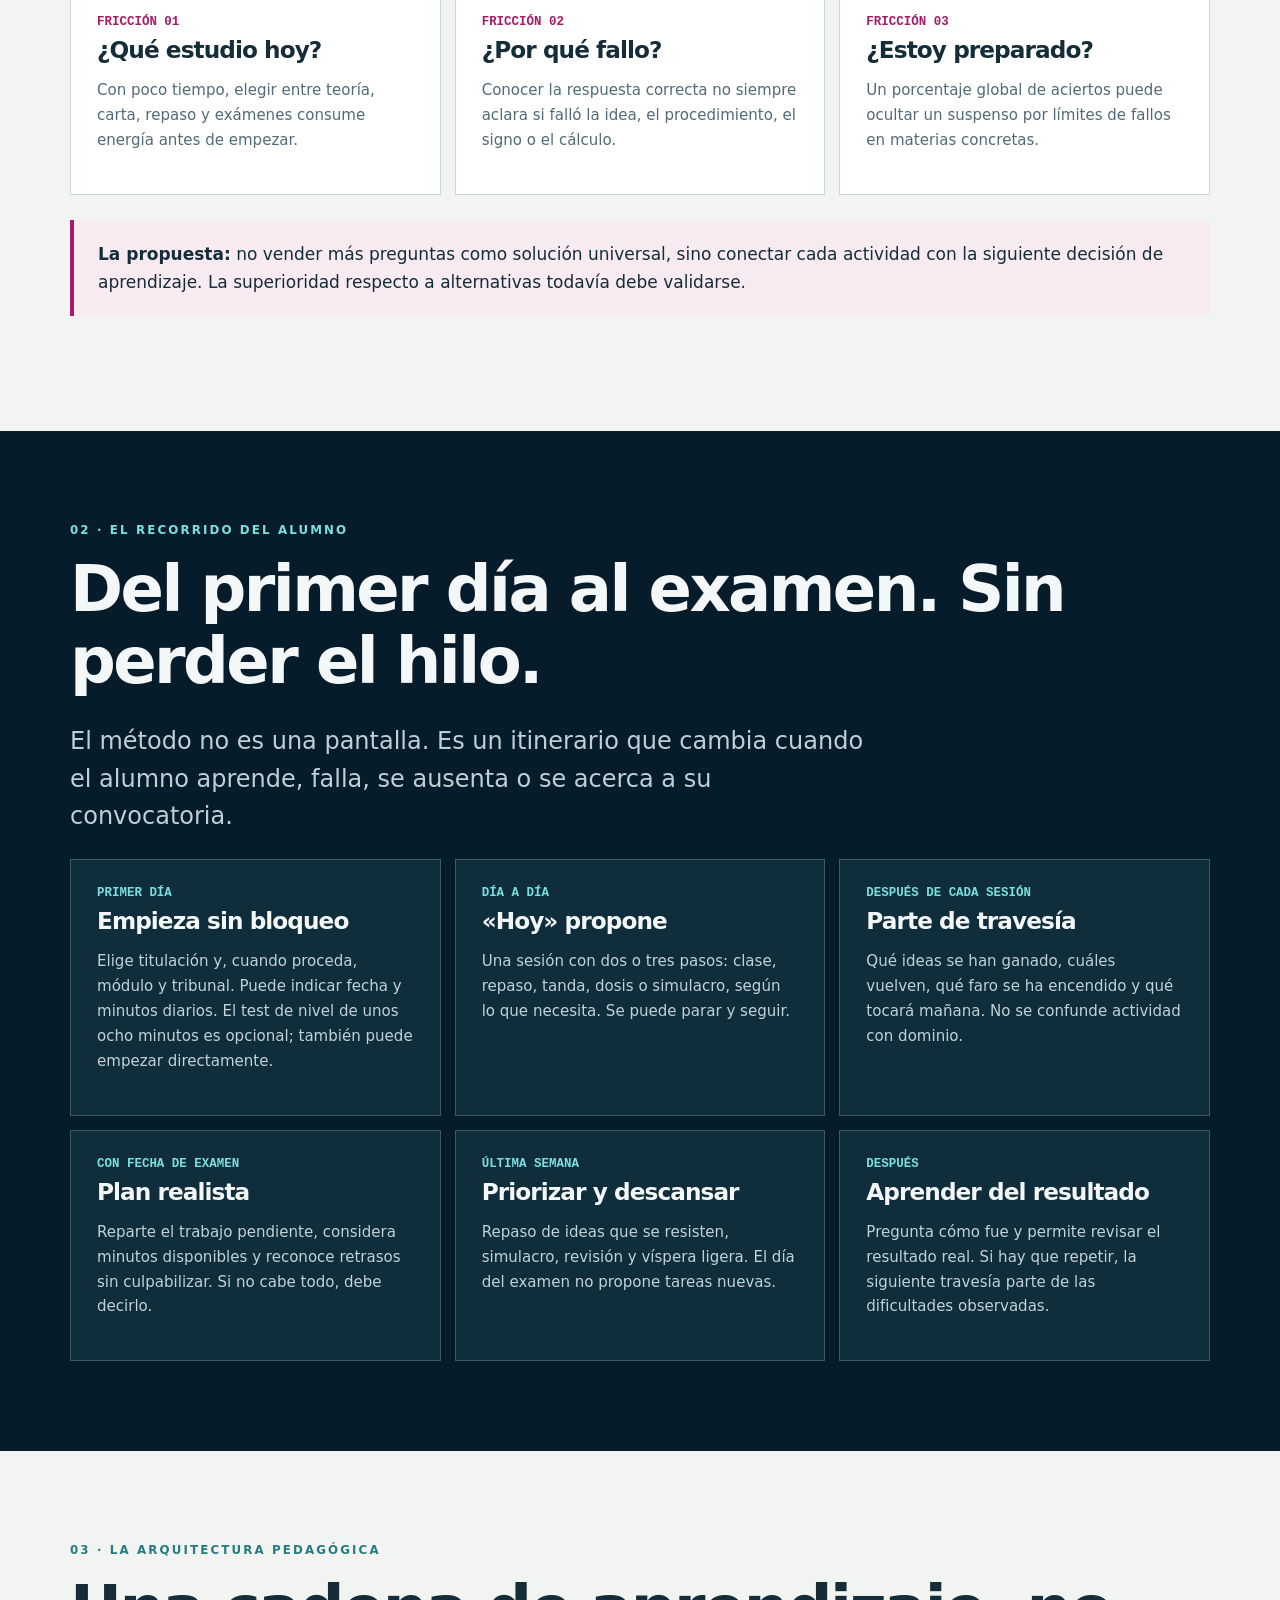
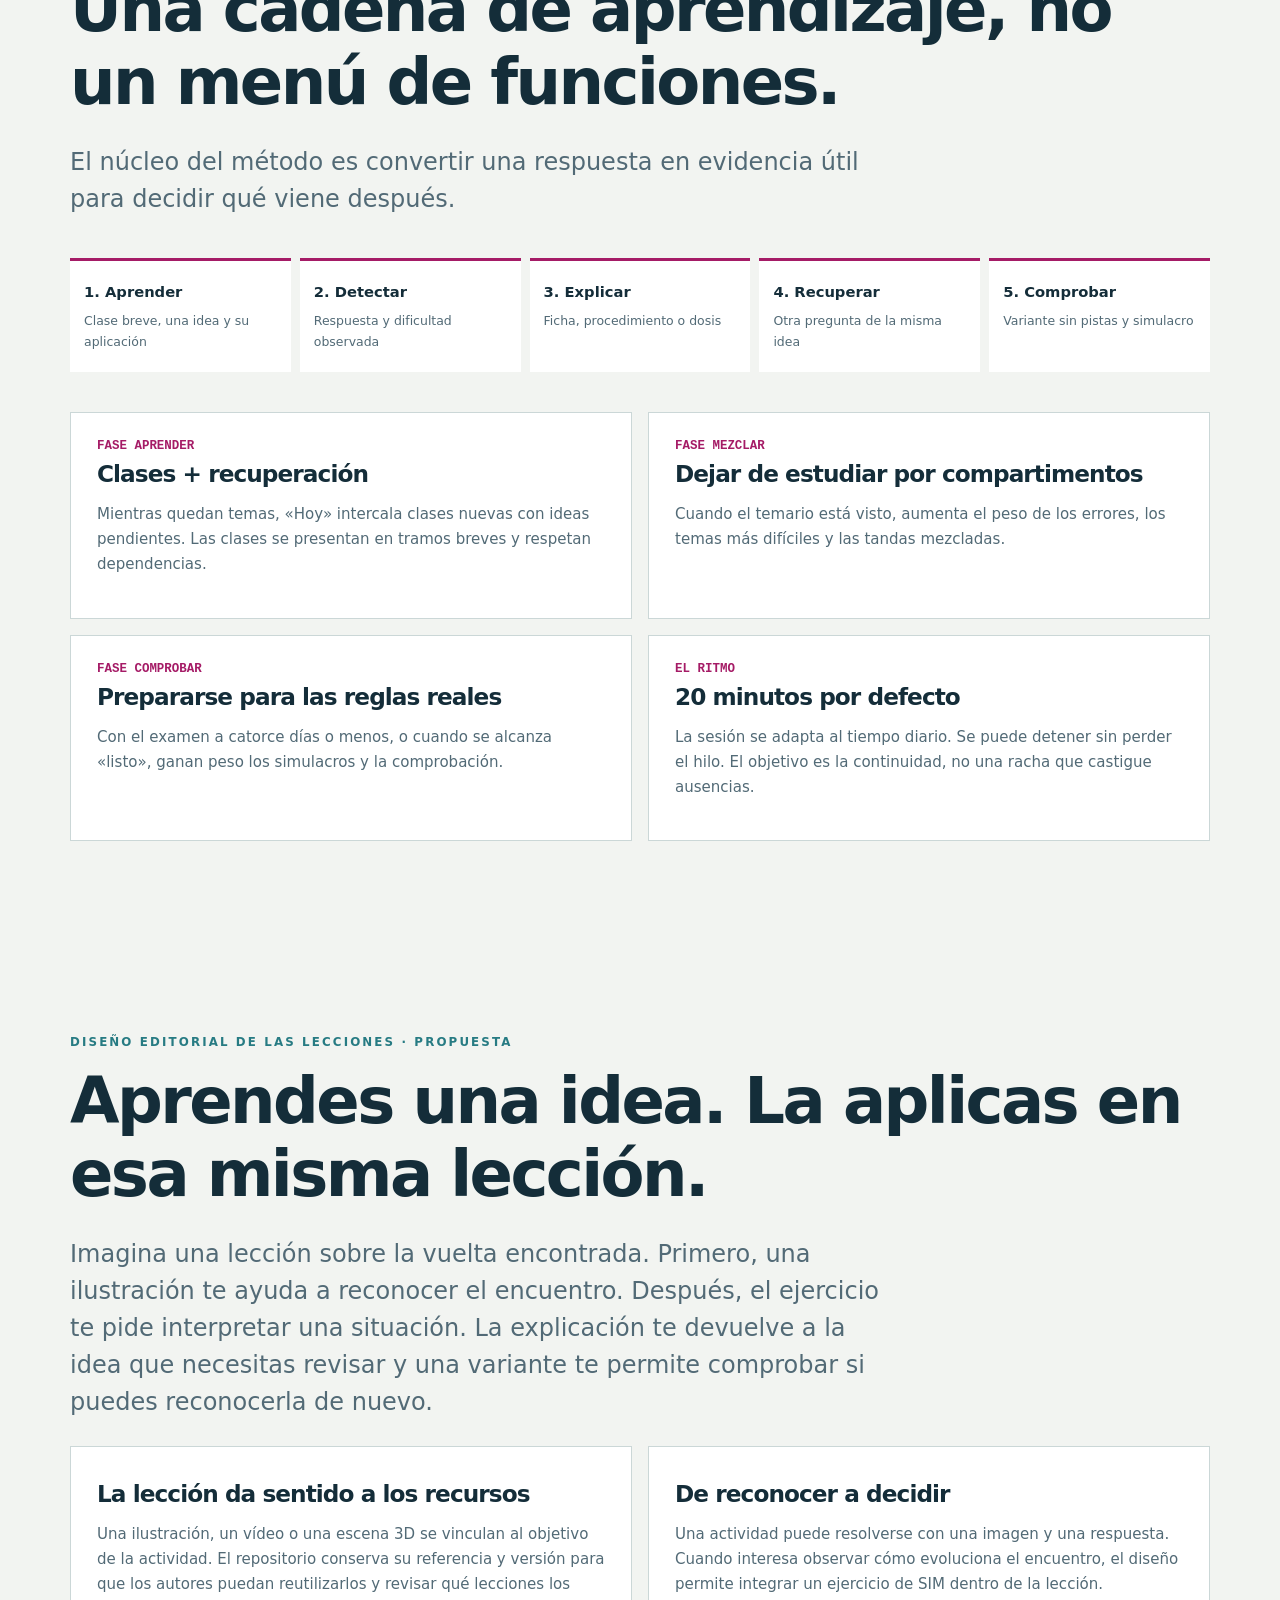
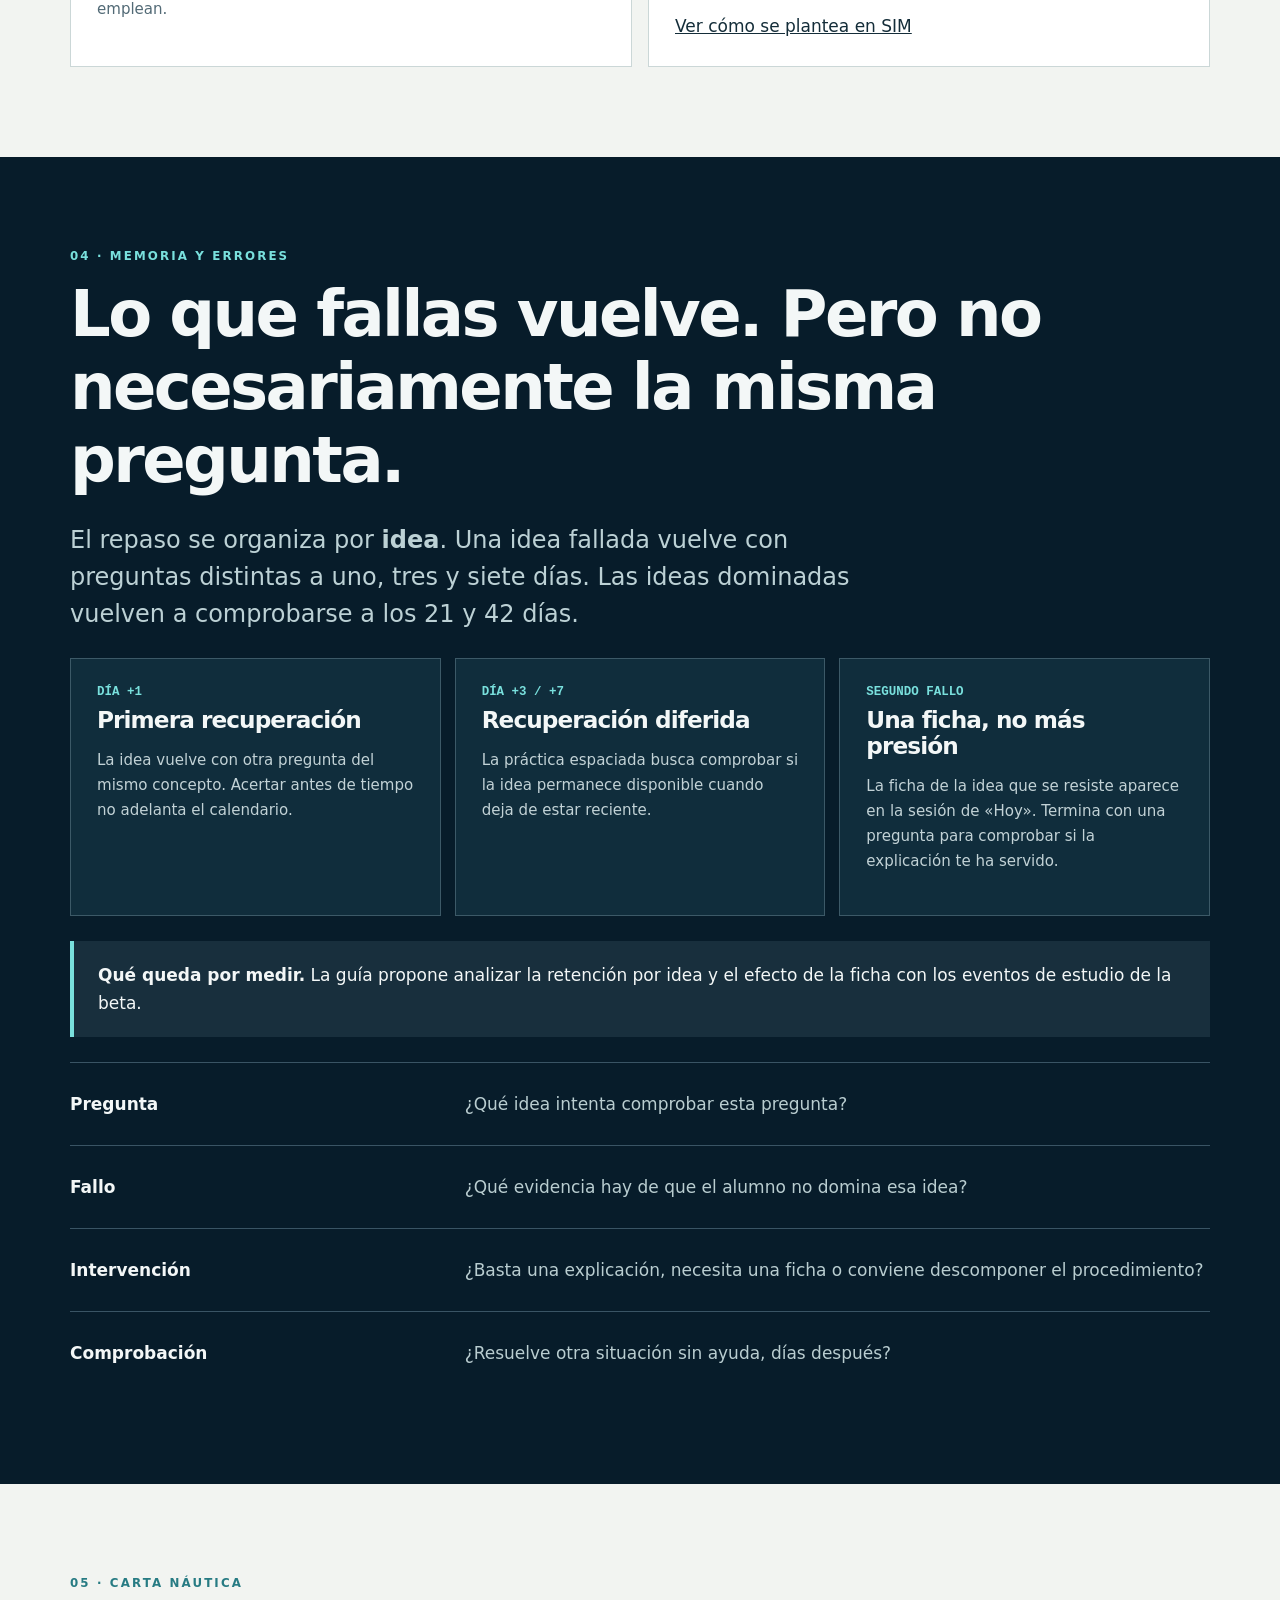
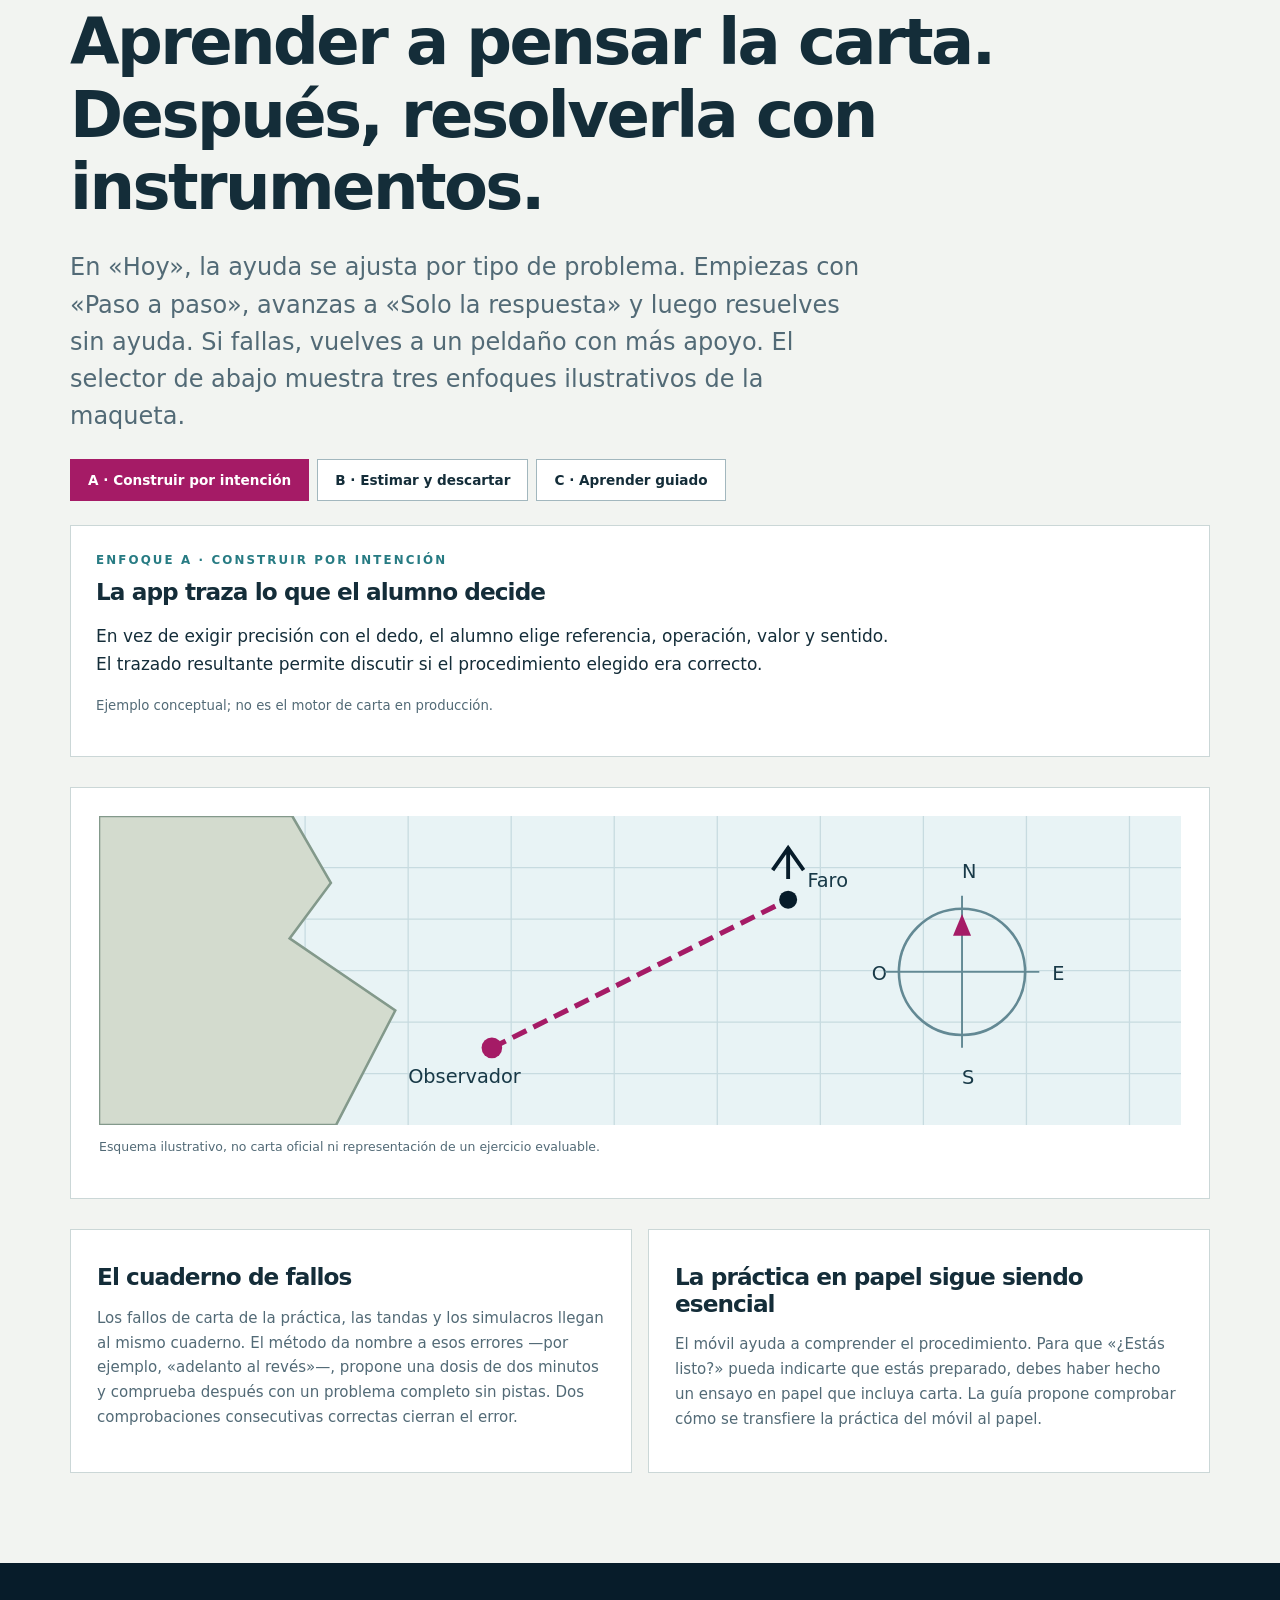
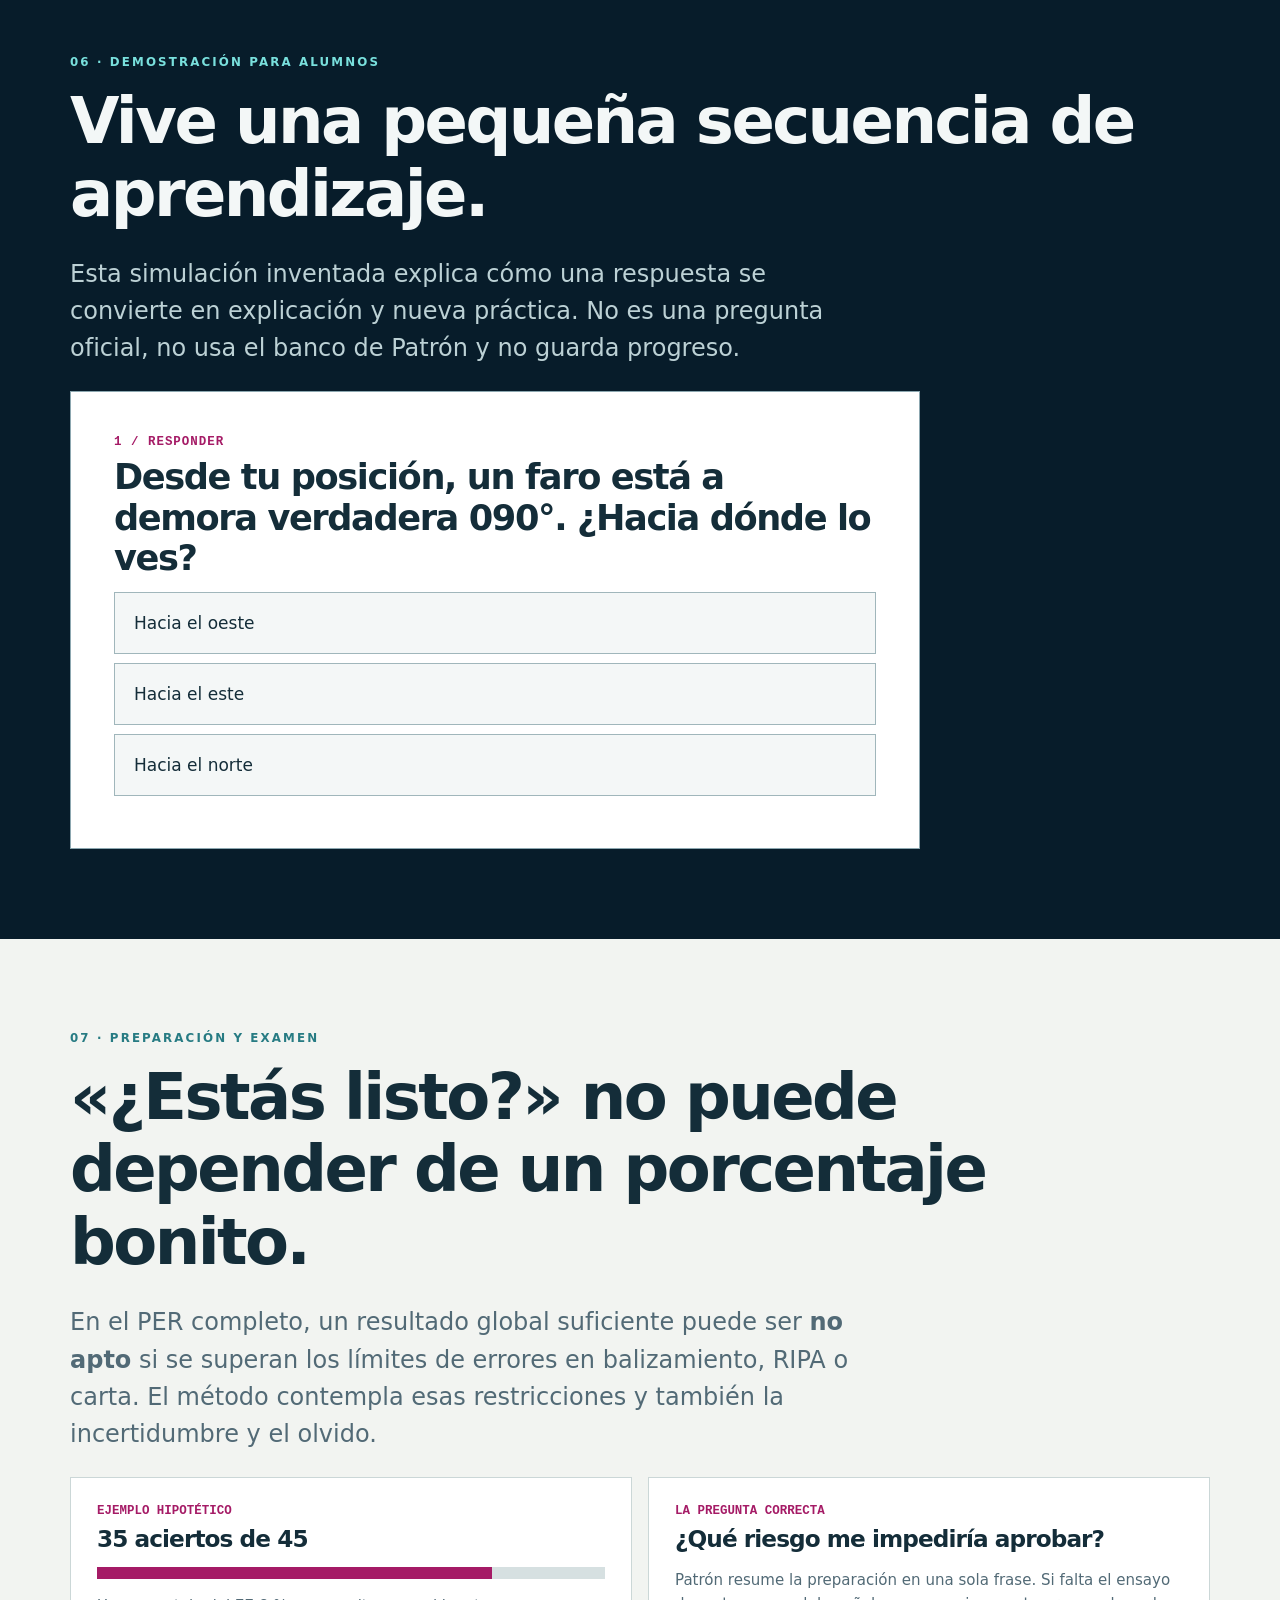
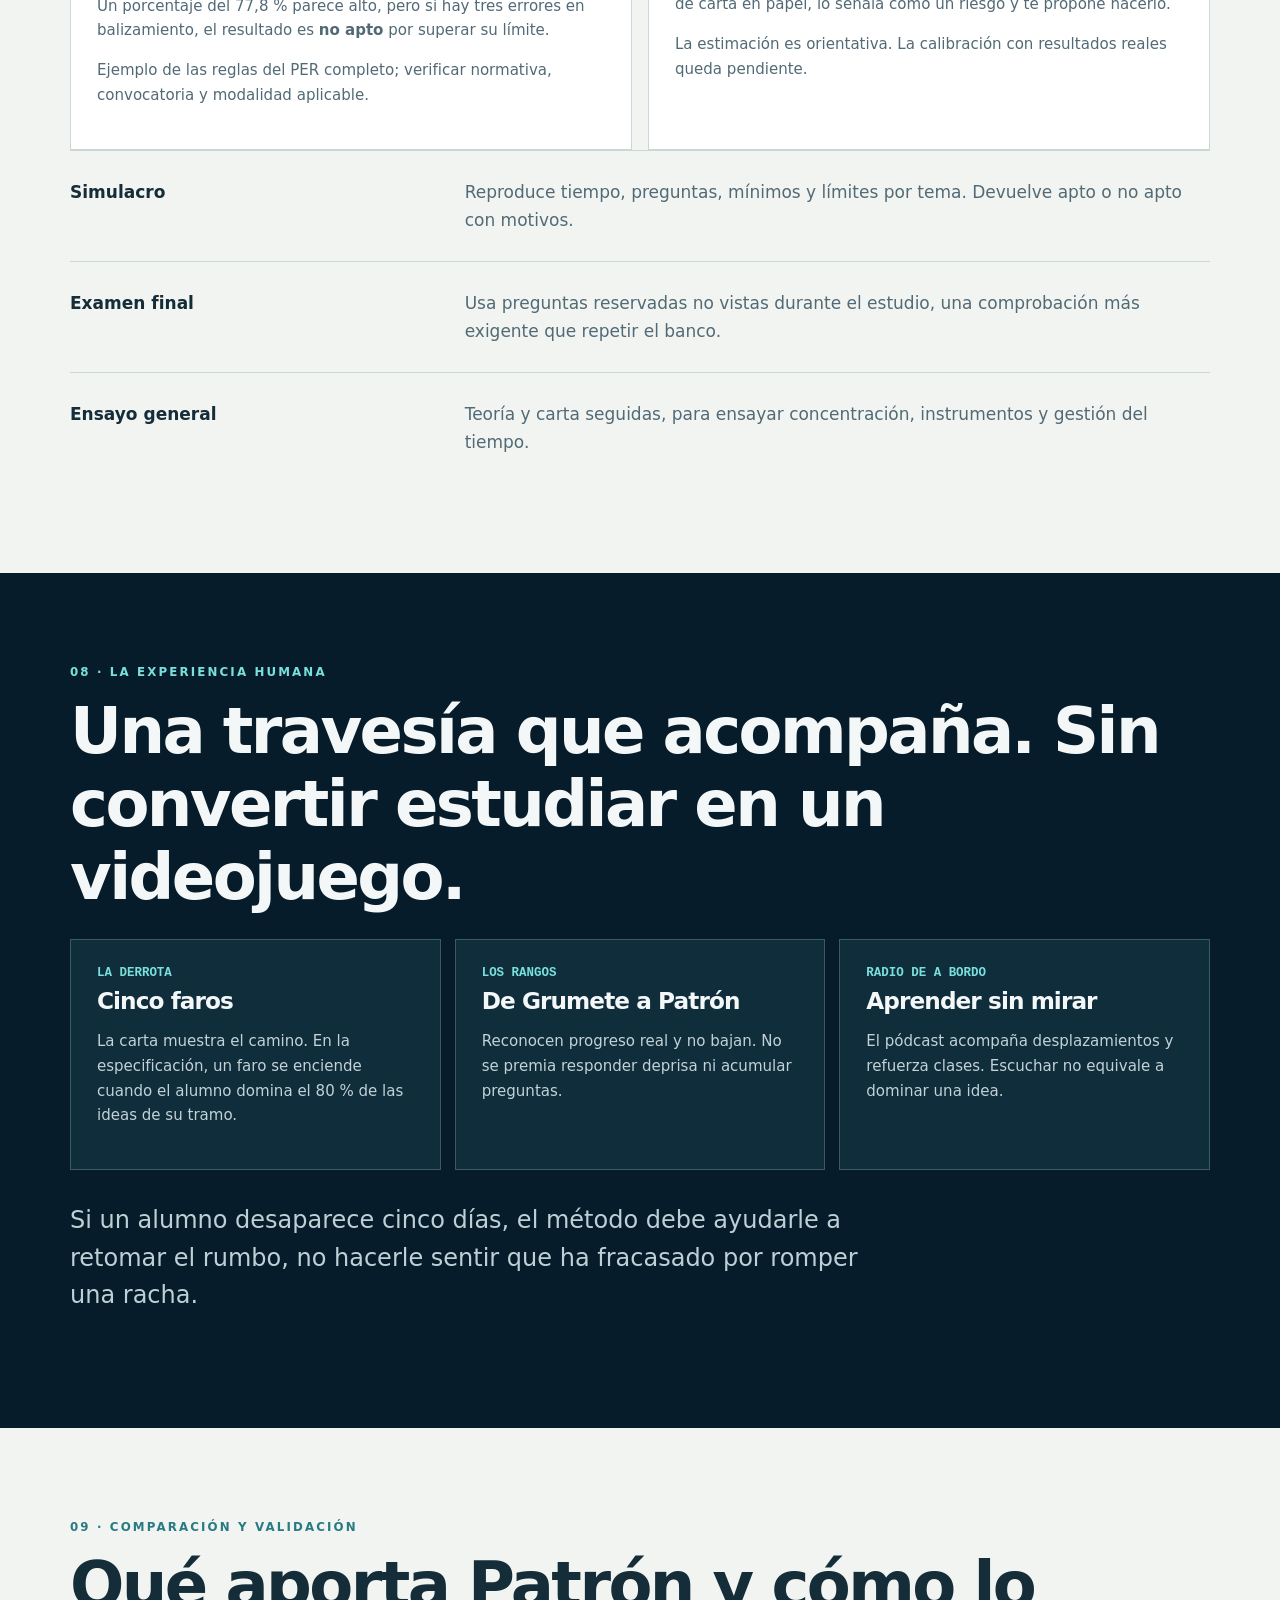
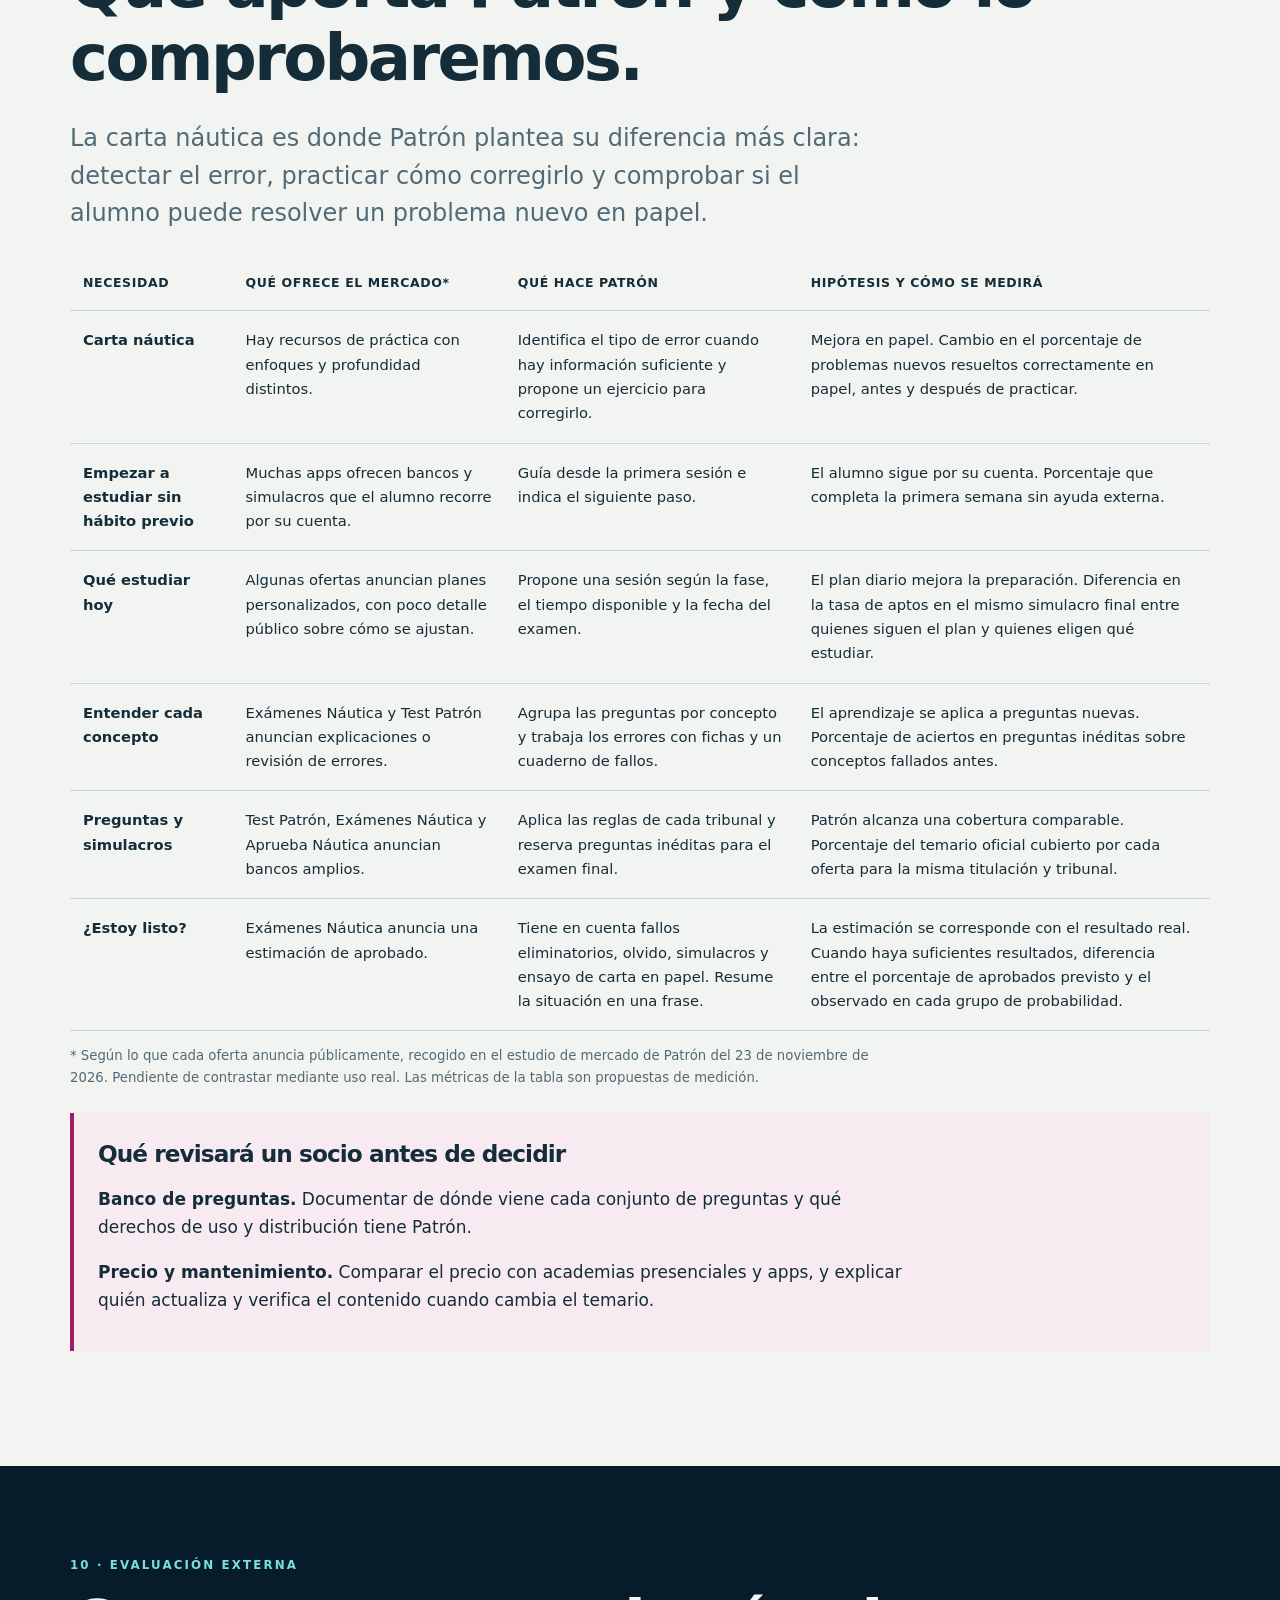
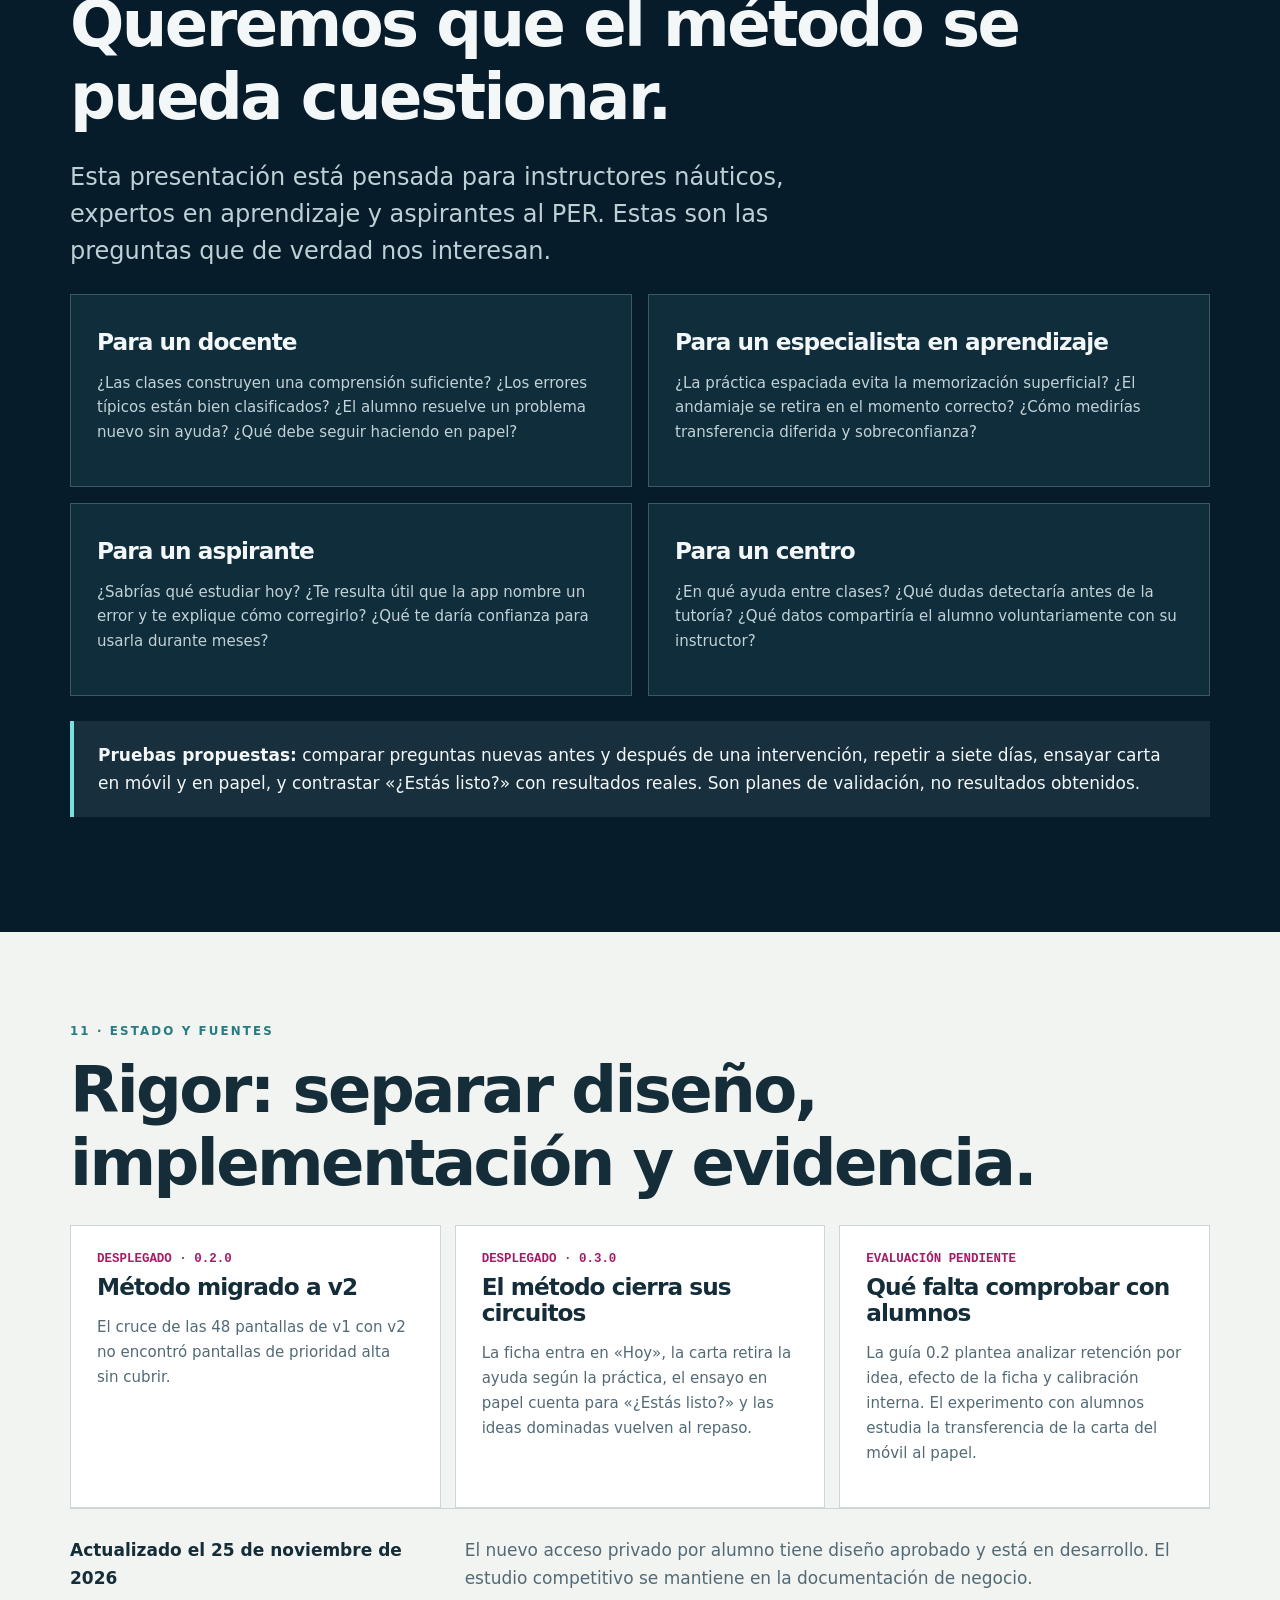
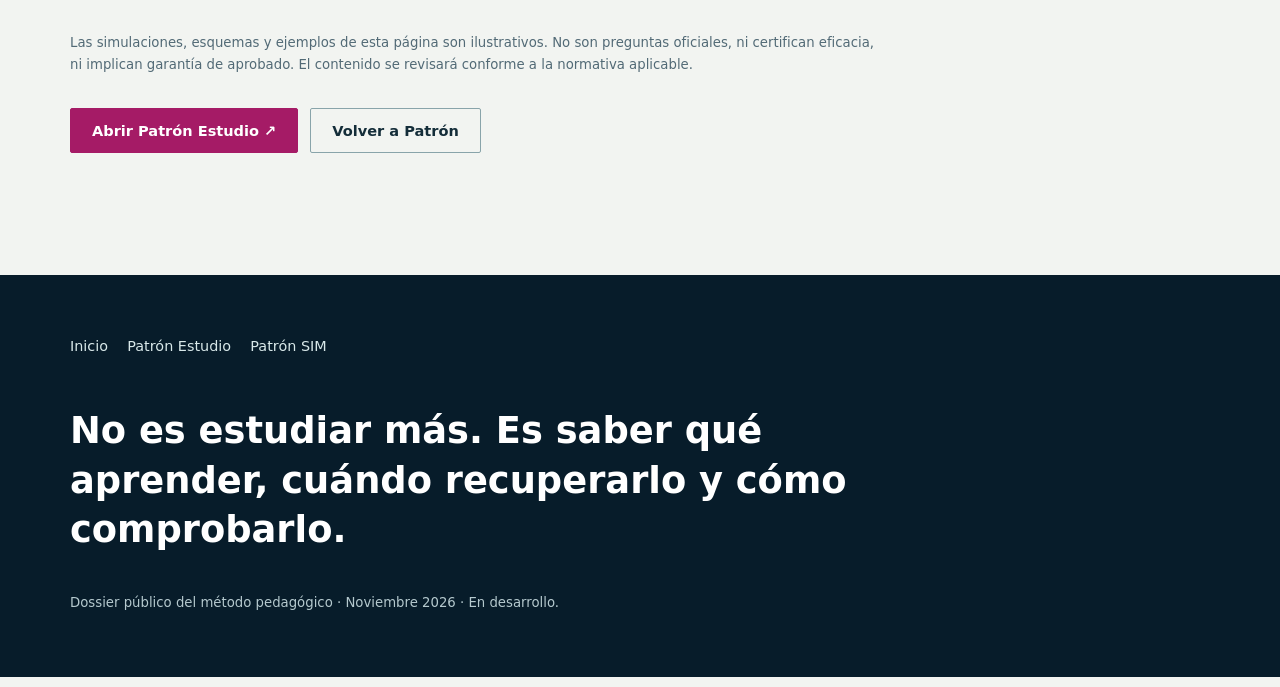
==== commit 2010f047: "docs(web): reescribir el comparativo de Patrón Estudio" ====
--- a/metodo.html
+++ b/metodo.html
@@ -65,7 +65,7 @@
       <li><a href="./sim.html">Patrón SIM</a></li>
     </ul>
   </nav>
-</header><div class="site-section-nav"><nav class="site-section-inner" aria-label="Secciones de Estudio"><a href="#recorrido">Recorrido</a><a href="#motor">El método</a><a href="#ejercicio-leccion">Ejercicios en las lecciones</a><a href="#carta">Carta</a><a href="#experiencia">Demostración</a><a href="#expertos">Para expertos</a></nav></div>
+</header><div class="site-section-nav"><nav class="site-section-inner" aria-label="Secciones de Estudio"><a href="#recorrido">Recorrido</a><a href="#motor">El método</a><a href="#ejercicio-leccion">Ejercicios en las lecciones</a><a href="#carta">Carta</a><a href="#experiencia">Demostración</a><a href="#comparativa">Comparación</a><a href="#expertos">Para expertos</a></nav></div>
 <main><div class="hero method-hero cinematic-photo-hero" aria-label="Patrón Estudio: portada cinematográfica con una carta náutica, el mar, un faro y la travesía del aprendizaje">
 <div class="cinematic-frame" role="img" aria-label="El examen no se memoriza. Se conquista. Portada cinematográfica con barco, brújula, carta, mar y faro."></div>
 <div class="cinematic-mobile-copy wrap"><div class="hero-kicker">PATRÓN ESTUDIO / EL MÉTODO</div><h1>EL EXAMEN NO SE MEMORIZA.<br><span>SE CONQUISTA.</span></h1><p>De cada error, una lección. De cada lección, un paso hacia tu título.</p></div>
@@ -87,6 +87,6 @@
 <section class="dark" id="experiencia"><div class="wrap"><div class="eyebrow">06 · Demostración para alumnos</div><h2>Vive una pequeña secuencia de aprendizaje.</h2><p class="lead">Esta simulación inventada explica cómo una respuesta se convierte en explicación y nueva práctica. No es una pregunta oficial, no usa el banco de Patrón y no guarda progreso.</p><div class="demo" aria-live="polite"><div id="stage1"><div class="progress">1 / Responder</div><h3>Desde tu posición, un faro está a demora verdadera 090°. ¿Hacia dónde lo ves?</h3><button class="option" data-answer="west">Hacia el oeste</button><button class="option" data-answer="east">Hacia el este</button><button class="option" data-answer="north">Hacia el norte</button></div><div id="stage2" class="hidden"><div class="progress">2 / Comprender</div><h3 id="diagnosis"></h3><div class="answer"><strong>La regla:</strong> las demoras verdaderas se miden desde el norte en sentido horario. 090° es este y 270° es oeste. La dirección recíproca difiere 180°.</div><p class="small">Importante: una respuesta incorrecta no revela por sí sola la causa del error. Un diagnóstico fiable puede necesitar más pasos.</p><button id="next" class="btn magenta">Comprobar con otra situación</button></div><div id="stage3" class="hidden"><div class="progress">3 / Transferir</div><h3>Ahora ves otro faro a demora verdadera 270°. ¿En qué dirección está?</h3><button class="option" data-transfer="north">Norte</button><button class="option" data-transfer="west">Oeste</button><button class="option" data-transfer="east">Este</button></div><div id="stage4" class="hidden"><div class="progress">4 / Parte de ejemplo</div><h3 id="result"></h3><p id="result-detail"></p><div class="answer">Una variante inmediata es solo un primer indicio. El método completo recupera la idea días después, sin pistas, antes de considerarla consolidada.</div><button class="btn magenta" id="restart">Repetir la demostración</button></div></div></div></section>
 <section id="preparacion"><div class="wrap"><div class="eyebrow">07 · Preparación y examen</div><h2>«¿Estás listo?» no puede depender de un porcentaje bonito.</h2><p class="lead">En el PER completo, un resultado global suficiente puede ser <strong>no apto</strong> si se superan los límites de errores en balizamiento, RIPA o carta. El método contempla esas restricciones y también la incertidumbre y el olvido.</p><div class="two"><div class="tile"><div class="num">EJEMPLO HIPOTÉTICO</div><h3>35 aciertos de 45</h3><div class="meter" aria-hidden="true"><span style="width:77.8%"></span></div><p>Un porcentaje del 77,8 % parece alto, pero si hay tres errores en balizamiento, el resultado es <strong>no apto</strong> por superar su límite.</p><p class="small">Ejemplo de las reglas del PER completo; verificar normativa, convocatoria y modalidad aplicable.</p></div><div class="tile"><div class="num">LA PREGUNTA CORRECTA</div><h3>¿Qué riesgo me impediría aprobar?</h3><p>Patrón resume la preparación en una sola frase. Si falta el ensayo de carta en papel, lo señala como un riesgo y te propone hacerlo.</p><p class="small">La estimación es orientativa. La calibración con resultados reales queda pendiente.</p></div></div><div class="band"><strong>Simulacro</strong><p>Reproduce tiempo, preguntas, mínimos y límites por tema. Devuelve apto o no apto con motivos.</p></div><div class="band"><strong>Examen final</strong><p>Usa preguntas reservadas no vistas durante el estudio, una comprobación más exigente que repetir el banco.</p></div><div class="band"><strong>Ensayo general</strong><p>Teoría y carta seguidas, para ensayar concentración, instrumentos y gestión del tiempo.</p></div></div></section>
 <section class="dark" id="motivacion"><div class="wrap"><div class="eyebrow">08 · La experiencia humana</div><h2>Una travesía que acompaña. Sin convertir estudiar en un videojuego.</h2><div class="grid"><div class="tile"><div class="num">LA DERROTA</div><h3>Cinco faros</h3><p>La carta muestra el camino. En la especificación, un faro se enciende cuando el alumno domina el 80 % de las ideas de su tramo.</p></div><div class="tile"><div class="num">LOS RANGOS</div><h3>De Grumete a Patrón</h3><p>Reconocen progreso real y no bajan. No se premia responder deprisa ni acumular preguntas.</p></div><div class="tile"><div class="num">RADIO DE A BORDO</div><h3>Aprender sin mirar</h3><p>El pódcast acompaña desplazamientos y refuerza clases. Escuchar no equivale a dominar una idea.</p></div></div><p class="lead" style="margin-top:32px">Si un alumno desaparece cinco días, el método debe ayudarle a retomar el rumbo, no hacerle sentir que ha fracasado por romper una racha.</p></div></section>
-<section id="comparativa"><div class="wrap"><div class="eyebrow">09 · Contexto de mercado</div><h2>Lo que otras soluciones ya hacen. Y dónde queremos aportar más.</h2><p class="lead">El mercado no es simplemente «apps de test» frente a «Patrón con método». Hay competidores con explicaciones, estadísticas, simulacros, temario e incluso indicadores de preparación. La diferencia debe comprobarse en la experiencia y los resultados.</p><div class="table-scroll"><table><thead><tr><th>Necesidad</th><th>Oferta que ya existe en el mercado</th><th>Enfoque Patrón</th><th>Qué falta demostrar</th></tr></thead><tbody><tr><td>Preguntas y simulacros</td><td>Test Patrón, Exámenes Náutica y Aprueba Náutica anuncian bancos extensos</td><td>Preguntas etiquetadas por idea, reglas por tribunal, examen final reservado</td><td>Cobertura, derechos, frescura y paridad v2</td></tr><tr><td>Explicaciones y progreso</td><td>Exámenes Náutica declara explicaciones y preparación; Test Patrón revisa errores</td><td>Fichas, repaso por ideas y cuaderno de fallos</td><td>Comprensión y transferencia a preguntas nuevas</td></tr><tr><td>Planificación</td><td>Personalización declarada por algunas ofertas; detalle funcional no auditado</td><td>«Hoy» elige una sesión según fase, tiempo y examen</td><td>Utilidad real frente a elección libre</td></tr><tr><td>Carta</td><td>Oferta práctica heterogénea, no auditada de forma homogénea</td><td>Errores con nombre, dosis y enfoques móviles A/B/C propuestos</td><td>Mejora de criterio y desempeño en papel</td></tr><tr><td>Preparación</td><td>Al menos Exámenes Náutica anuncia estimación de aprobado</td><td>Riesgos eliminatorios, olvido, simulacros y evidencia</td><td>Calibración externa y comunicación honesta</td></tr></tbody></table></div><p class="small">Comparación basada en documentación pública de competidores recogida en el estudio de mercado de Patrón (23-11-2026). Las funciones declaradas no equivalen a auditoría práctica. «No confirmado» no significa «ausente».</p></div></section>
+<section id="comparativa"><div class="wrap"><div class="eyebrow">09 · Comparación y validación</div><h2>Qué aporta Patrón y cómo lo comprobaremos.</h2><p class="lead">La carta náutica es donde Patrón plantea su diferencia más clara: detectar el error, practicar cómo corregirlo y comprobar si el alumno puede resolver un problema nuevo en papel.</p><div class="table-scroll" tabindex="0" role="region" aria-label="Comparación de Patrón Estudio"><table aria-describedby="comparativa-fuente"><thead><tr><th scope="col">Necesidad</th><th scope="col">Qué ofrece el mercado*</th><th scope="col">Qué hace Patrón</th><th scope="col">Hipótesis y cómo se medirá</th></tr></thead><tbody><tr><td><strong>Carta náutica</strong></td><td>Hay recursos de práctica con enfoques y profundidad distintos.</td><td>Identifica el tipo de error cuando hay información suficiente y propone un ejercicio para corregirlo.</td><td>Mejora en papel. Cambio en el porcentaje de problemas nuevos resueltos correctamente en papel, antes y después de practicar.</td></tr><tr><td><strong>Empezar a estudiar sin hábito previo</strong></td><td>Muchas apps ofrecen bancos y simulacros que el alumno recorre por su cuenta.</td><td>Guía desde la primera sesión e indica el siguiente paso.</td><td>El alumno sigue por su cuenta. Porcentaje que completa la primera semana sin ayuda externa.</td></tr><tr><td><strong>Qué estudiar hoy</strong></td><td>Algunas ofertas anuncian planes personalizados, con poco detalle público sobre cómo se ajustan.</td><td>Propone una sesión según la fase, el tiempo disponible y la fecha del examen.</td><td>El plan diario mejora la preparación. Diferencia en la tasa de aptos en el mismo simulacro final entre quienes siguen el plan y quienes eligen qué estudiar.</td></tr><tr><td><strong>Entender cada concepto</strong></td><td>Exámenes Náutica y Test Patrón anuncian explicaciones o revisión de errores.</td><td>Agrupa las preguntas por concepto y trabaja los errores con fichas y un cuaderno de fallos.</td><td>El aprendizaje se aplica a preguntas nuevas. Porcentaje de aciertos en preguntas inéditas sobre conceptos fallados antes.</td></tr><tr><td><strong>Preguntas y simulacros</strong></td><td>Test Patrón, Exámenes Náutica y Aprueba Náutica anuncian bancos amplios.</td><td>Aplica las reglas de cada tribunal y reserva preguntas inéditas para el examen final.</td><td>Patrón alcanza una cobertura comparable. Porcentaje del temario oficial cubierto por cada oferta para la misma titulación y tribunal.</td></tr><tr><td><strong>¿Estoy listo?</strong></td><td>Exámenes Náutica anuncia una estimación de aprobado.</td><td>Tiene en cuenta fallos eliminatorios, olvido, simulacros y ensayo de carta en papel. Resume la situación en una frase.</td><td>La estimación se corresponde con el resultado real. Cuando haya suficientes resultados, diferencia entre el porcentaje de aprobados previsto y el observado en cada grupo de probabilidad.</td></tr></tbody></table></div><p class="small" id="comparativa-fuente">* Según lo que cada oferta anuncia públicamente, recogido en el estudio de mercado de Patrón del 23 de noviembre de 2026. Pendiente de contrastar mediante uso real. Las métricas de la tabla son propuestas de medición.</p><aside class="callout" aria-label="Nota para inversores y socios"><h3>Qué revisará un socio antes de decidir</h3><p><strong>Banco de preguntas.</strong> Documentar de dónde viene cada conjunto de preguntas y qué derechos de uso y distribución tiene Patrón.</p><p><strong>Precio y mantenimiento.</strong> Comparar el precio con academias presenciales y apps, y explicar quién actualiza y verifica el contenido cuando cambia el temario.</p></aside></div></section>
 <section class="dark" id="expertos"><div class="wrap"><div class="eyebrow">10 · Evaluación externa</div><h2>Queremos que el método se pueda cuestionar.</h2><p class="lead">Esta presentación está pensada para instructores náuticos, expertos en aprendizaje y aspirantes al PER. Estas son las preguntas que de verdad nos interesan.</p><div class="two"><div class="tile"><h3>Para un docente</h3><p>¿Las clases construyen una comprensión suficiente? ¿Los errores típicos están bien clasificados? ¿El alumno resuelve un problema nuevo sin ayuda? ¿Qué debe seguir haciendo en papel?</p></div><div class="tile"><h3>Para un especialista en aprendizaje</h3><p>¿La práctica espaciada evita la memorización superficial? ¿El andamiaje se retira en el momento correcto? ¿Cómo medirías transferencia diferida y sobreconfianza?</p></div><div class="tile"><h3>Para un aspirante</h3><p>¿Sabrías qué estudiar hoy? ¿Te resulta útil que la app nombre un error y te explique cómo corregirlo? ¿Qué te daría confianza para usarla durante meses?</p></div><div class="tile"><h3>Para un centro</h3><p>¿En qué ayuda entre clases? ¿Qué dudas detectaría antes de la tutoría? ¿Qué datos compartiría el alumno voluntariamente con su instructor?</p></div></div><div class="callout"><strong>Pruebas propuestas:</strong> comparar preguntas nuevas antes y después de una intervención, repetir a siete días, ensayar carta en móvil y en papel, y contrastar «¿Estás listo?» con resultados reales. Son planes de validación, no resultados obtenidos.</div></div></section>
 <section id="estado"><div class="wrap"><div class="eyebrow">11 · Estado y fuentes</div><h2>Rigor: separar diseño, implementación y evidencia.</h2><div class="grid"><div class="tile"><div class="num">DESPLEGADO · 0.2.0</div><h3>Método migrado a v2</h3><p>El cruce de las 48 pantallas de v1 con v2 no encontró pantallas de prioridad alta sin cubrir.</p></div><div class="tile"><div class="num">DESPLEGADO · 0.3.0</div><h3>El método cierra sus circuitos</h3><p>La ficha entra en «Hoy», la carta retira la ayuda según la práctica, el ensayo en papel cuenta para «¿Estás listo?» y las ideas dominadas vuelven al repaso.</p></div><div class="tile"><div class="num">EVALUACIÓN PENDIENTE</div><h3>Qué falta comprobar con alumnos</h3><p>La guía 0.2 plantea analizar retención por idea, efecto de la ficha y calibración interna. El experimento con alumnos estudia la transferencia de la carta del móvil al papel.</p></div></div><div class="band"><strong>Actualizado el 25 de noviembre de 2026</strong><p>El nuevo acceso privado por alumno tiene diseño aprobado y está en desarrollo. El estudio competitivo se mantiene en la documentación de negocio.</p></div><p class="small">Las simulaciones, esquemas y ejemplos de esta página son ilustrativos. No son preguntas oficiales, ni certifican eficacia, ni implican garantía de aprobado. El contenido se revisará conforme a la normativa aplicable.</p><div class="buttons"><a href="https://patron.canoydamas.es/" class="btn magenta">Abrir Patrón Estudio ↗</a><a href="./" class="btn">Volver a Patrón</a></div></div></section></main><footer><div class="wrap"><nav class="site-footer-links" aria-label="Seguir explorando Patrón"><a href="./">Inicio</a><a href="./metodo.html">Patrón Estudio</a><a href="./sim.html">Patrón SIM</a></nav><p class="quote">No es estudiar más. Es saber qué aprender, cuándo recuperarlo y cómo comprobarlo.</p><p class="small">Dossier público del método pedagógico · Noviembre 2026 · En desarrollo.</p></div></footer><script>const $=id=>document.getElementById(id);document.querySelectorAll('[data-answer]').forEach(b=>b.addEventListener('click',()=>{$('stage1').classList.add('hidden');$('stage2').classList.remove('hidden');$('diagnosis').textContent=b.dataset.answer==='east'?'Correcto: vamos a comprobar si comprendes la regla.':'Has encontrado una dificultad: vamos a explicar la regla.';}));$('next').addEventListener('click',()=>{$('stage2').classList.add('hidden');$('stage3').classList.remove('hidden')});document.querySelectorAll('[data-transfer]').forEach(b=>b.addEventListener('click',()=>{const ok=b.dataset.transfer==='west';$('stage3').classList.add('hidden');$('stage4').classList.remove('hidden');$('result').textContent=ok?'Has resuelto una variante.':'Esta idea necesita otra oportunidad.';$('result-detail').textContent=ok?'270° corresponde al oeste. Falta comprobar la retención días después.':'270° corresponde al oeste. Una ficha y otro ejemplo pueden ayudarte a consolidar la dirección.'}));$('restart').addEventListener('click',()=>{['stage2','stage3','stage4'].forEach(x=>$(x).classList.add('hidden'));$('stage1').classList.remove('hidden')});const modes={a:['Enfoque A · Construir por intención','La app traza lo que el alumno decide','En vez de exigir precisión con el dedo, el alumno elige referencia, operación, valor y sentido. El trazado permite discutir si el procedimiento era correcto.'],b:['Enfoque B · Estimar y descartar','Primero el ojo, después la cuenta','Antes de calcular, el alumno estima cuadrante, magnitud y coherencia. Aprende a detectar soluciones imposibles y a gestionar el tiempo sin depender de atajos falsos.'],c:['Enfoque C · Aprender guiado','Reconocer, planificar y retirar las pistas','Primero identifica datos y objetivo; después ordena el plan, resuelve con ayuda progresiva y acaba con una variante nueva sin pistas.']};document.querySelectorAll('[data-mode]').forEach(b=>b.addEventListener('click',()=>{document.querySelectorAll('[data-mode]').forEach(x=>x.setAttribute('aria-pressed',String(x===b)));const [e,h,p]=modes[b.dataset.mode];$('carta-panel').innerHTML='<div class="eyebrow">'+e+'</div><h3>'+h+'</h3><p>'+p+'</p><p class="small">Mecanismo de maqueta, pendiente de integración y validación.</p>';}));</script></body></html>
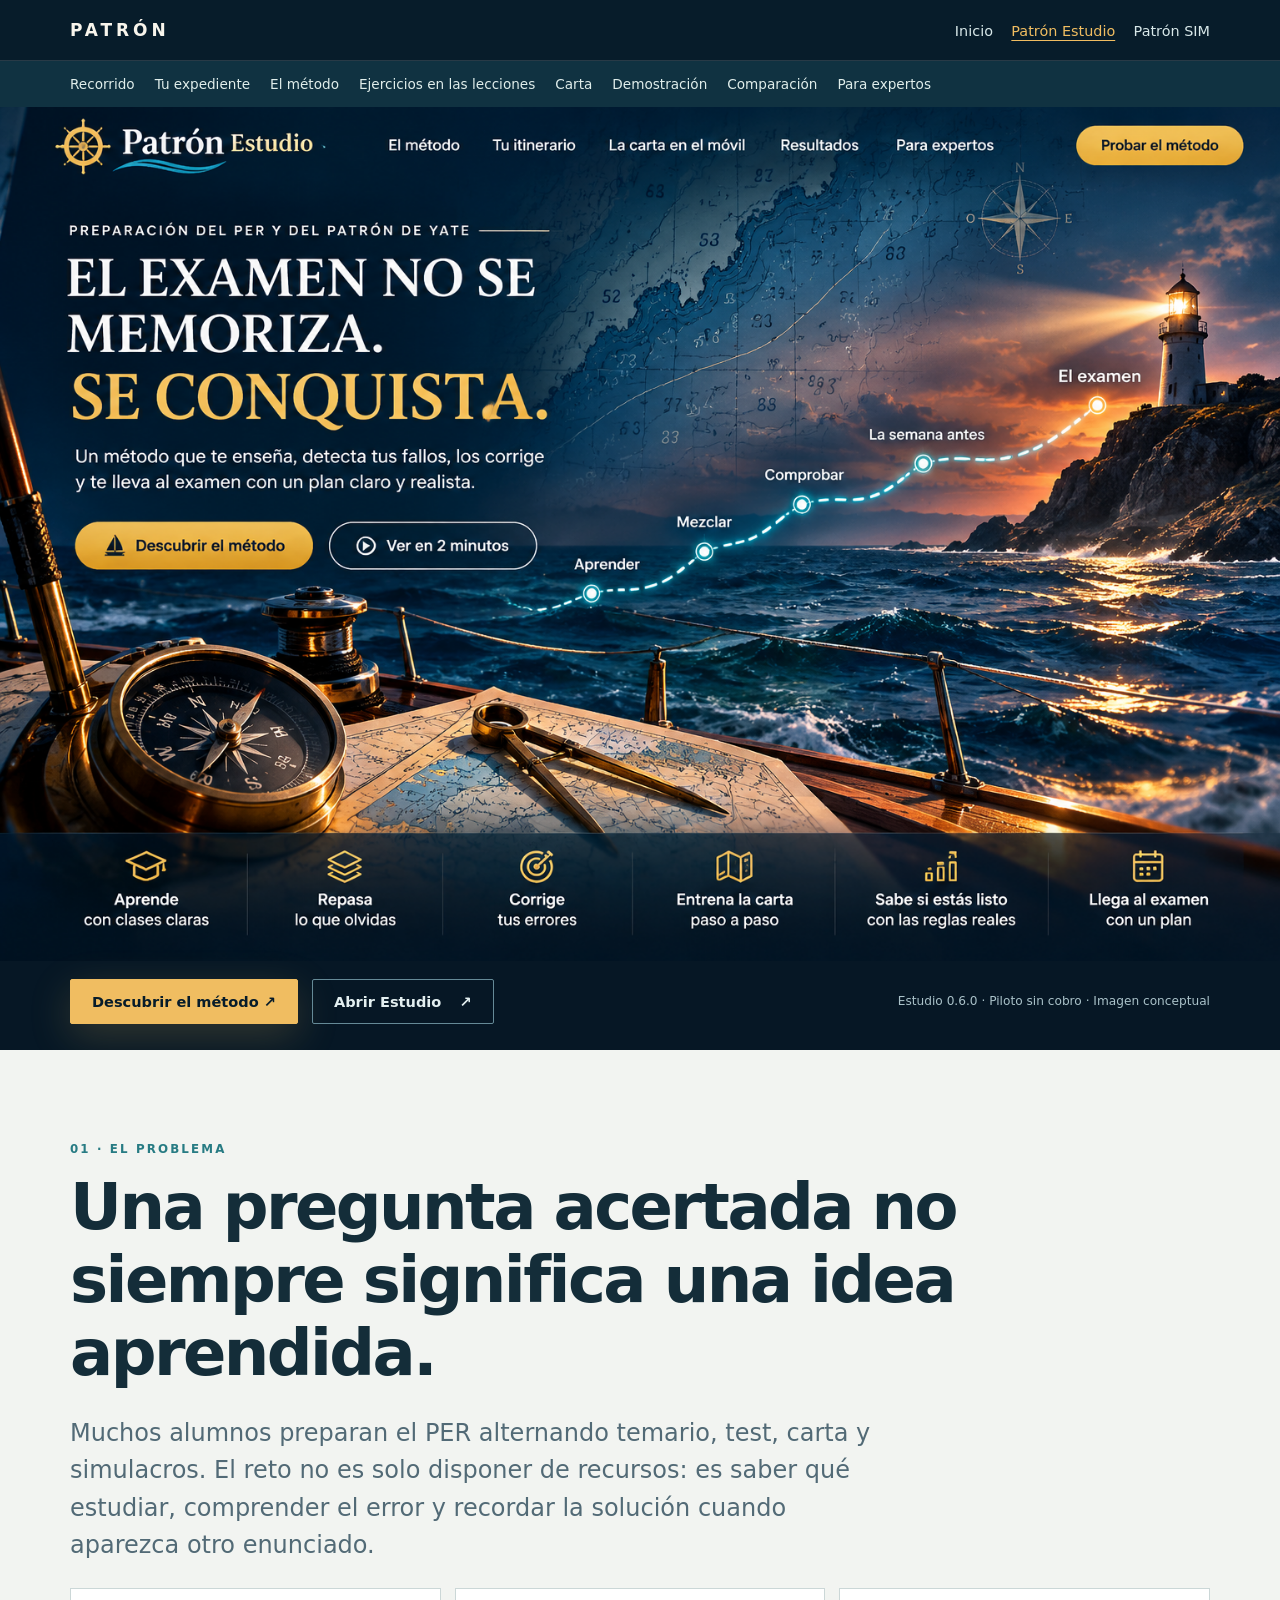
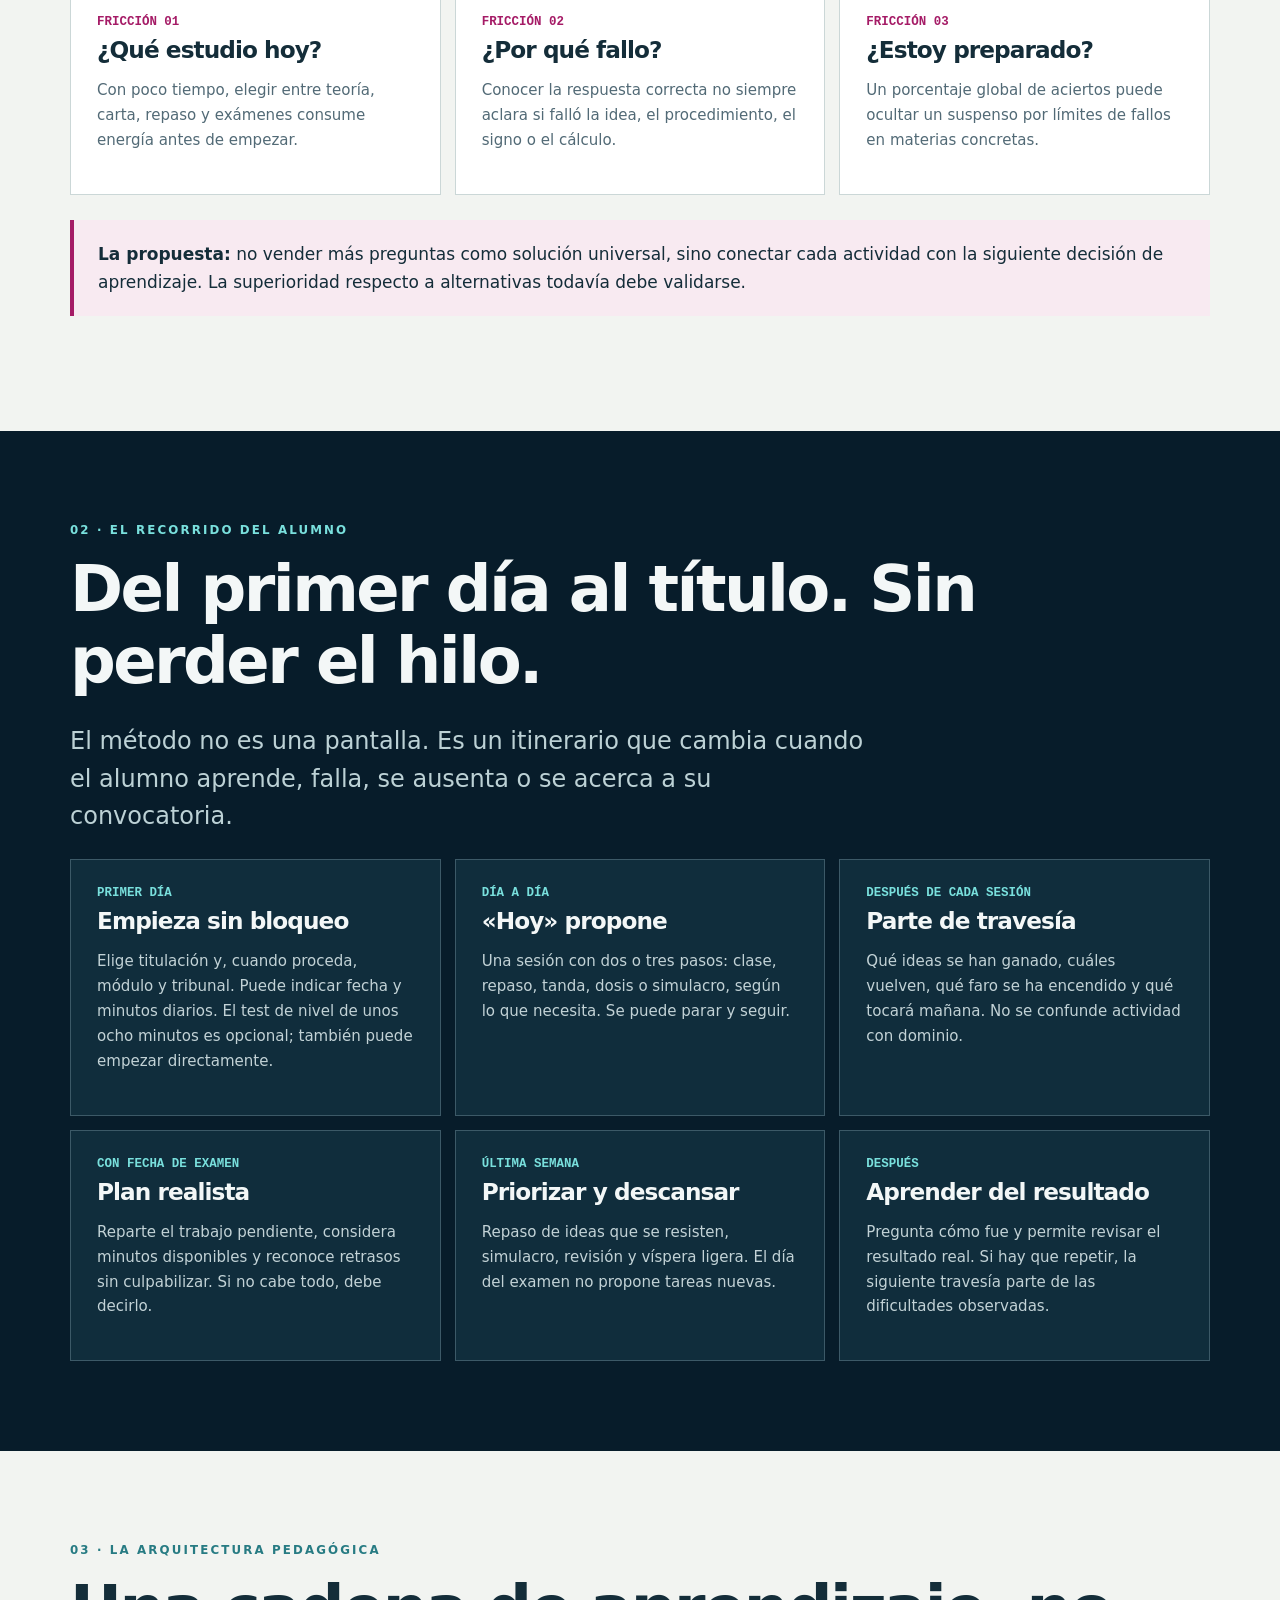
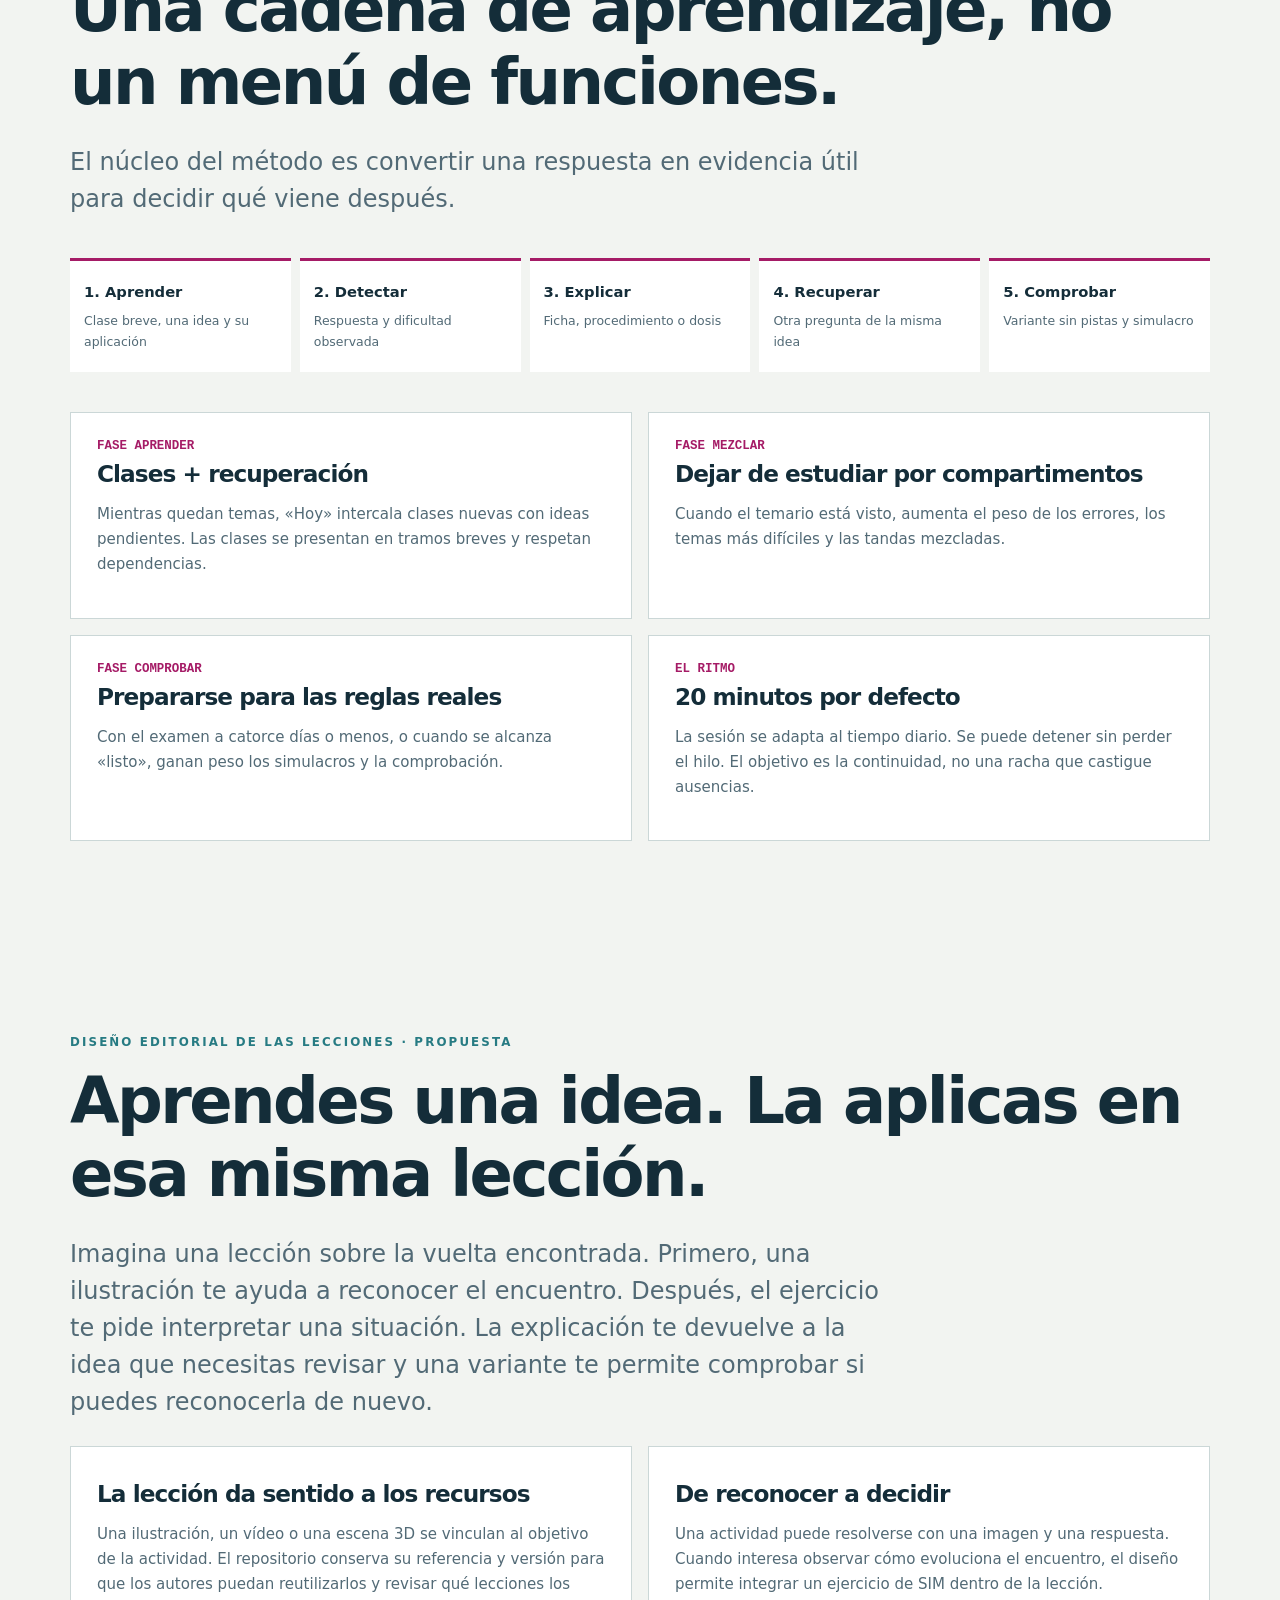
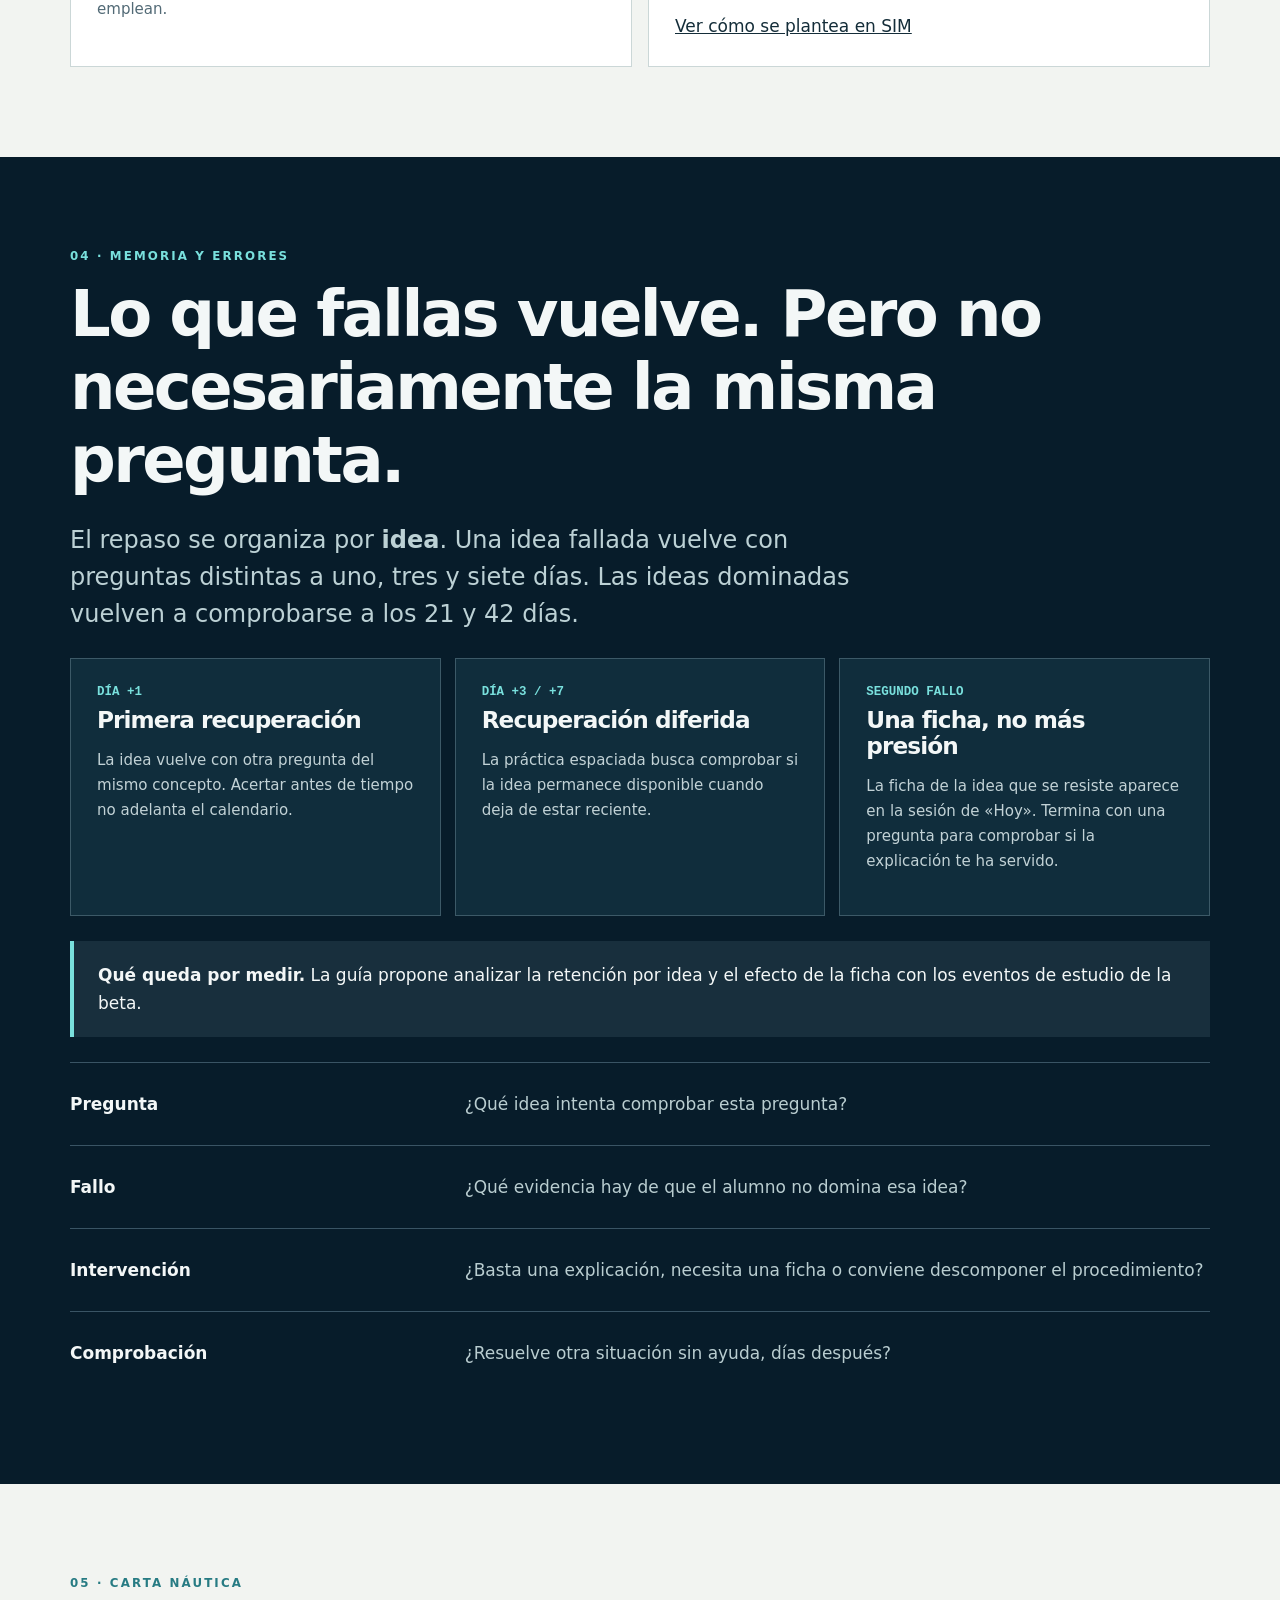
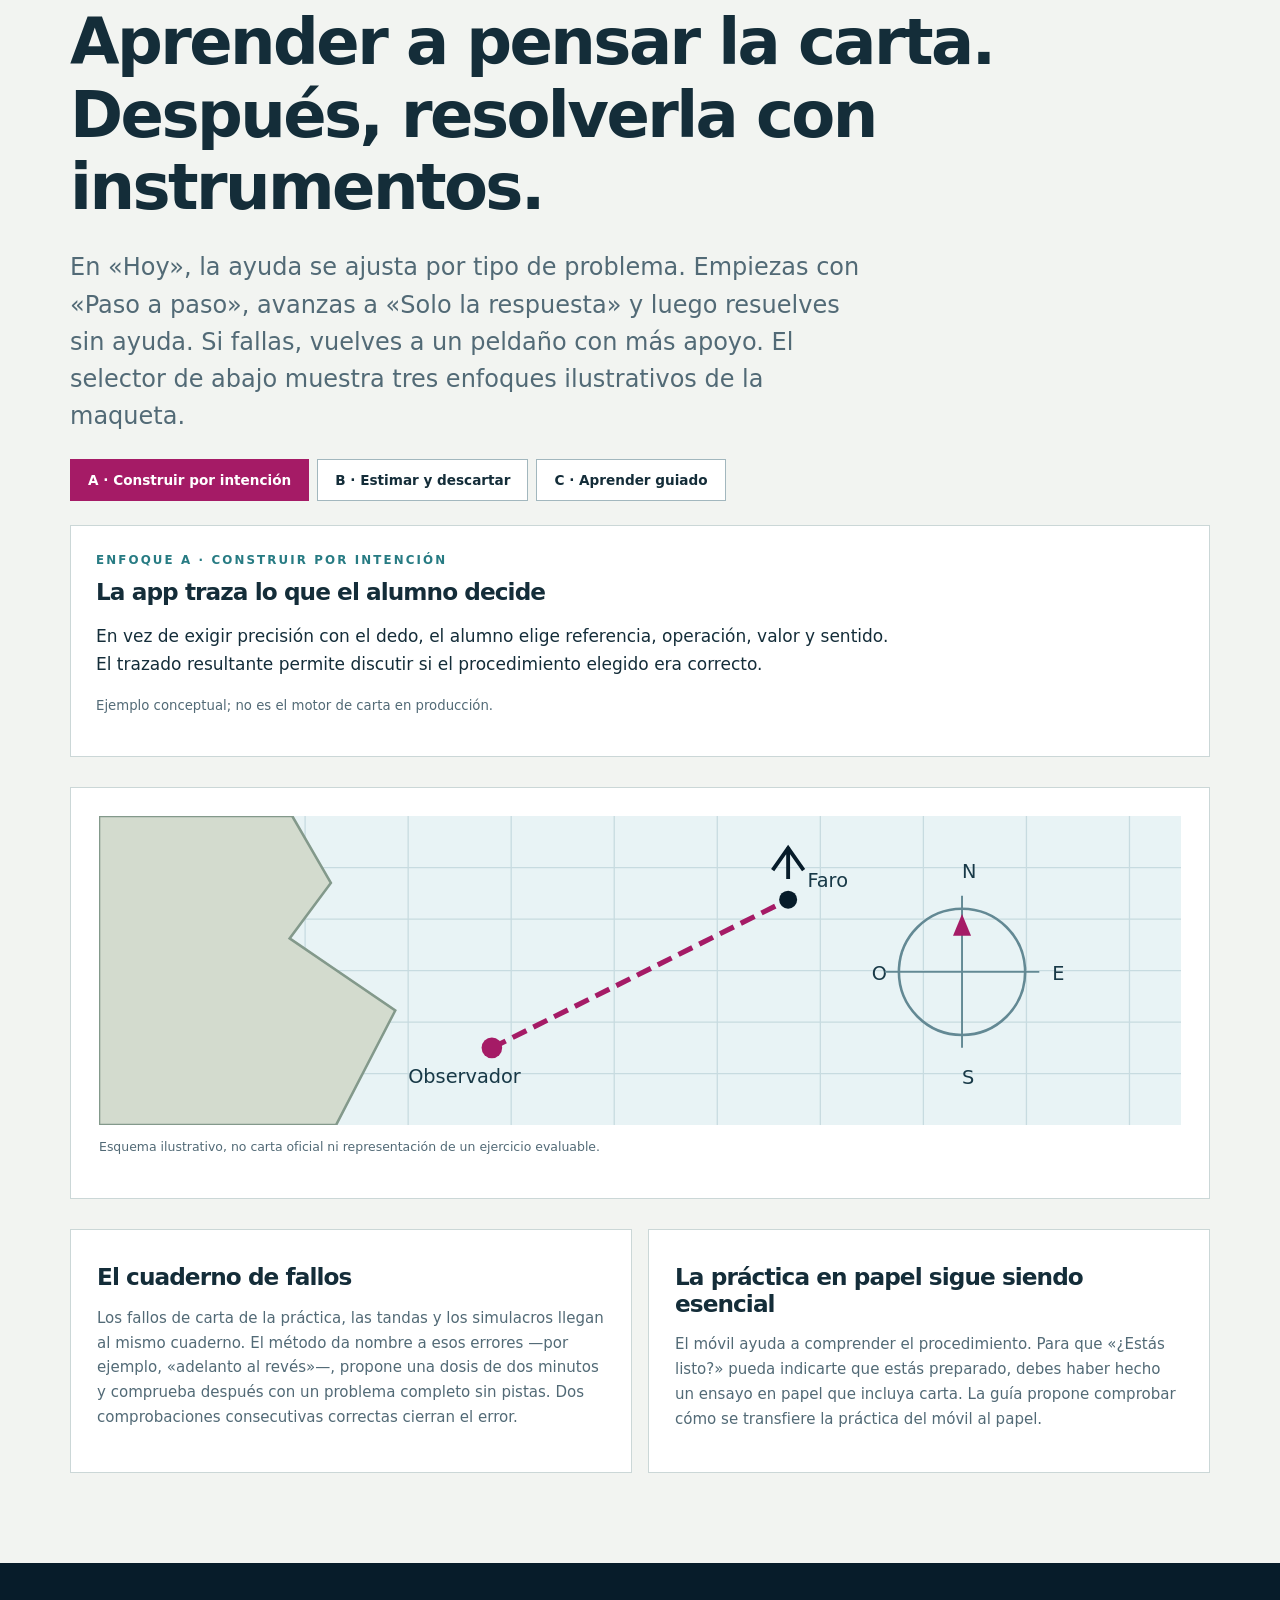
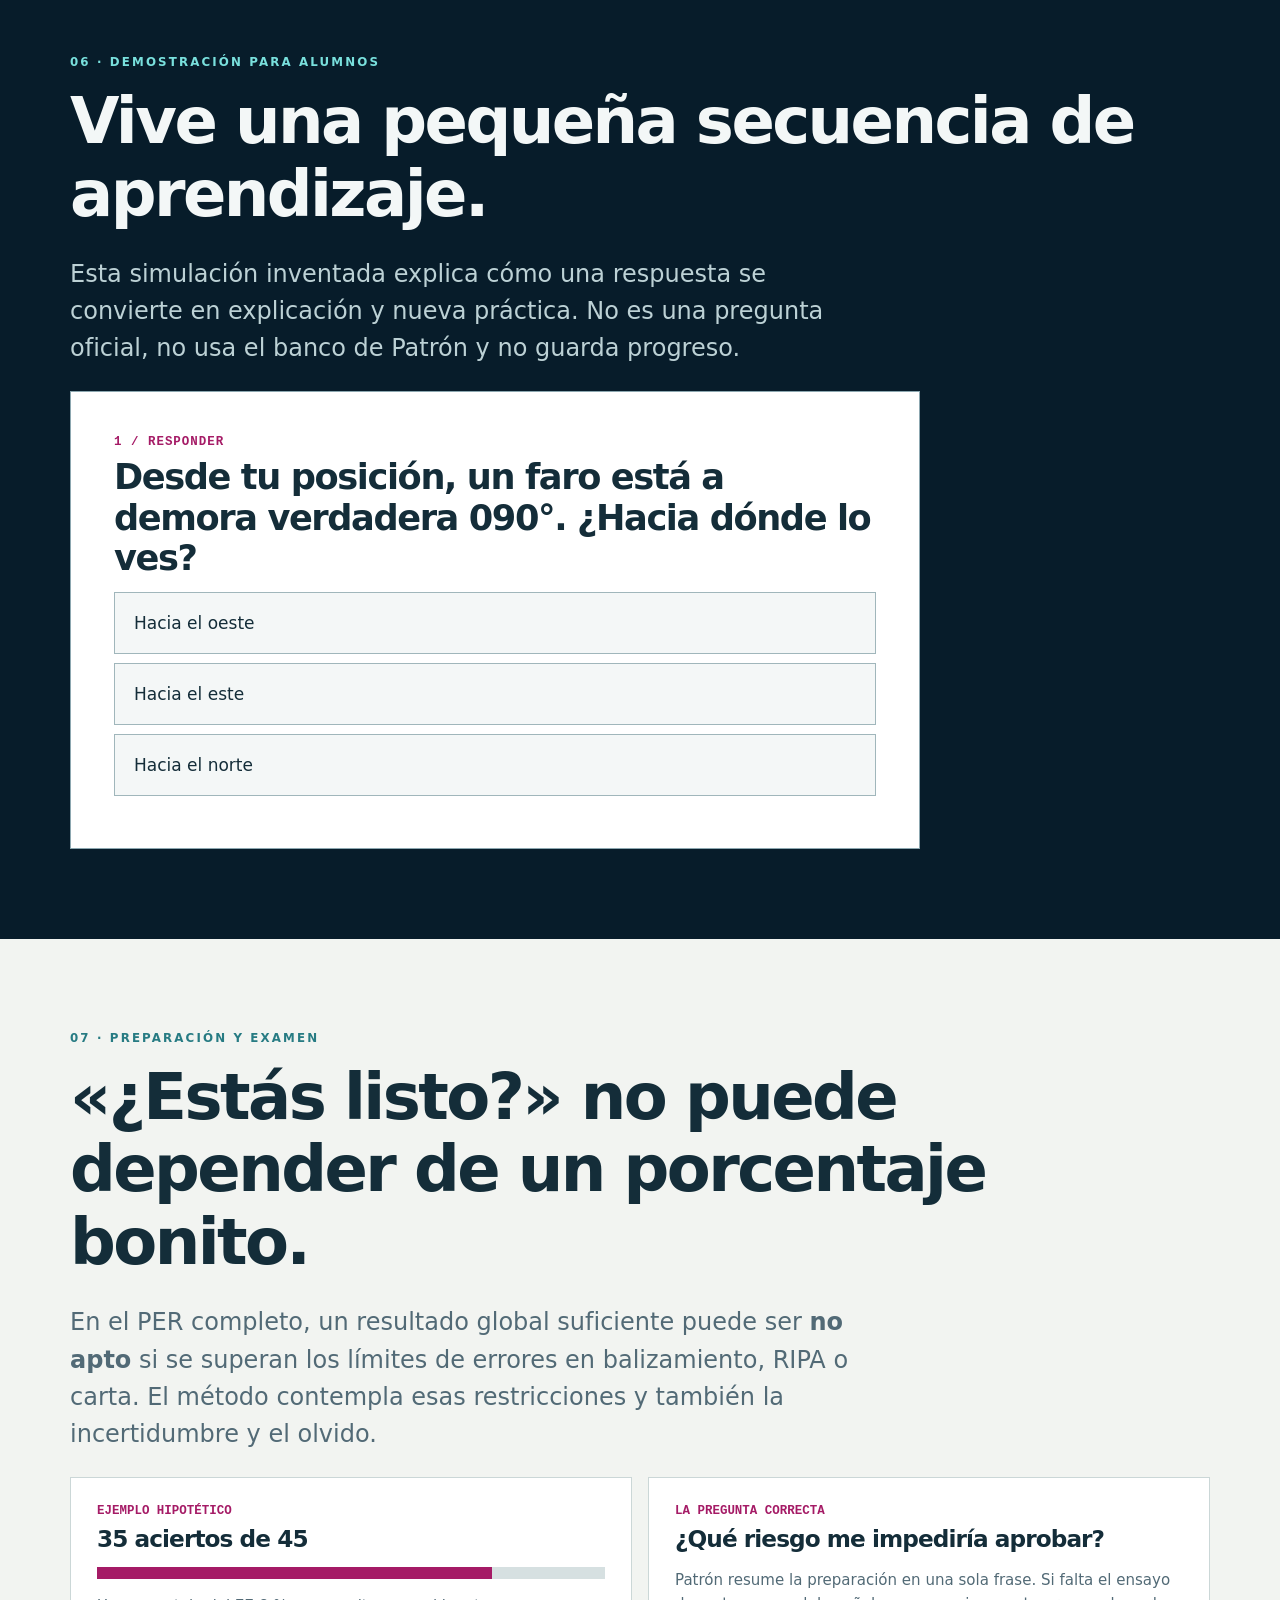
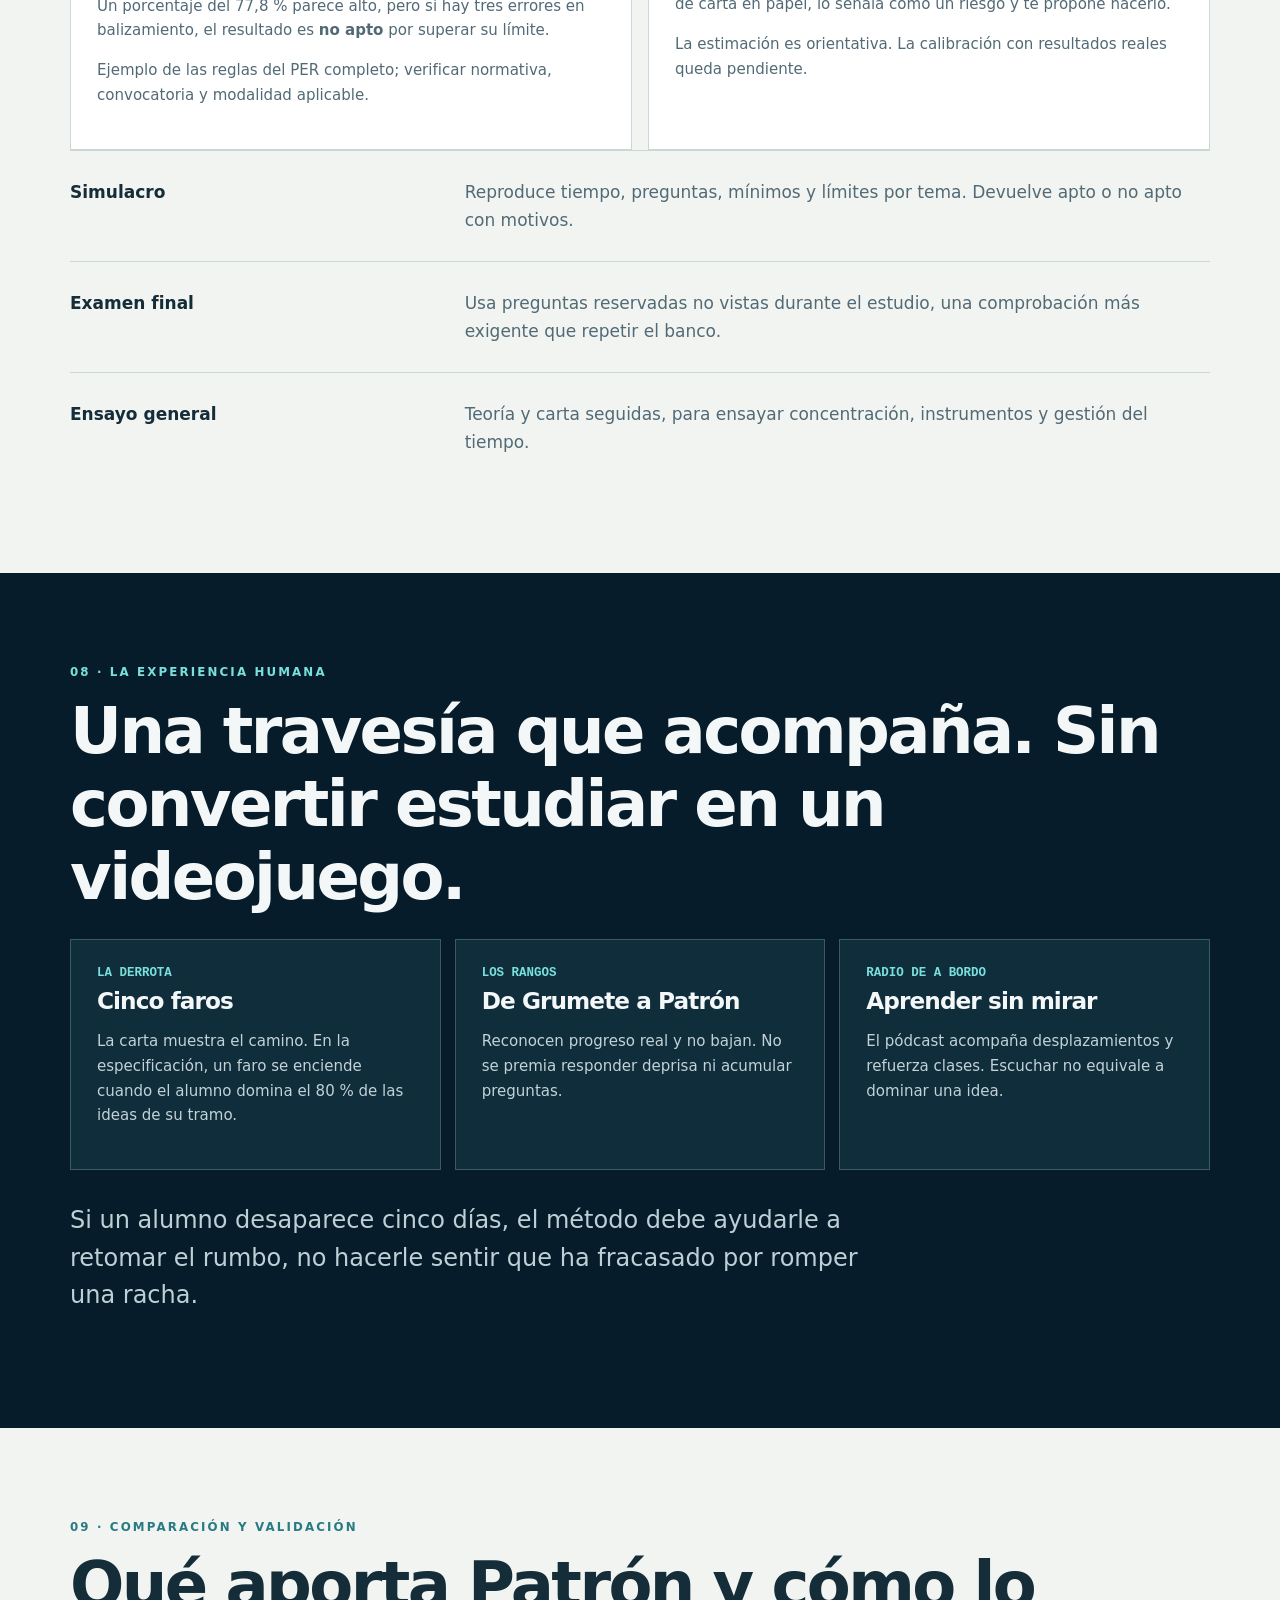
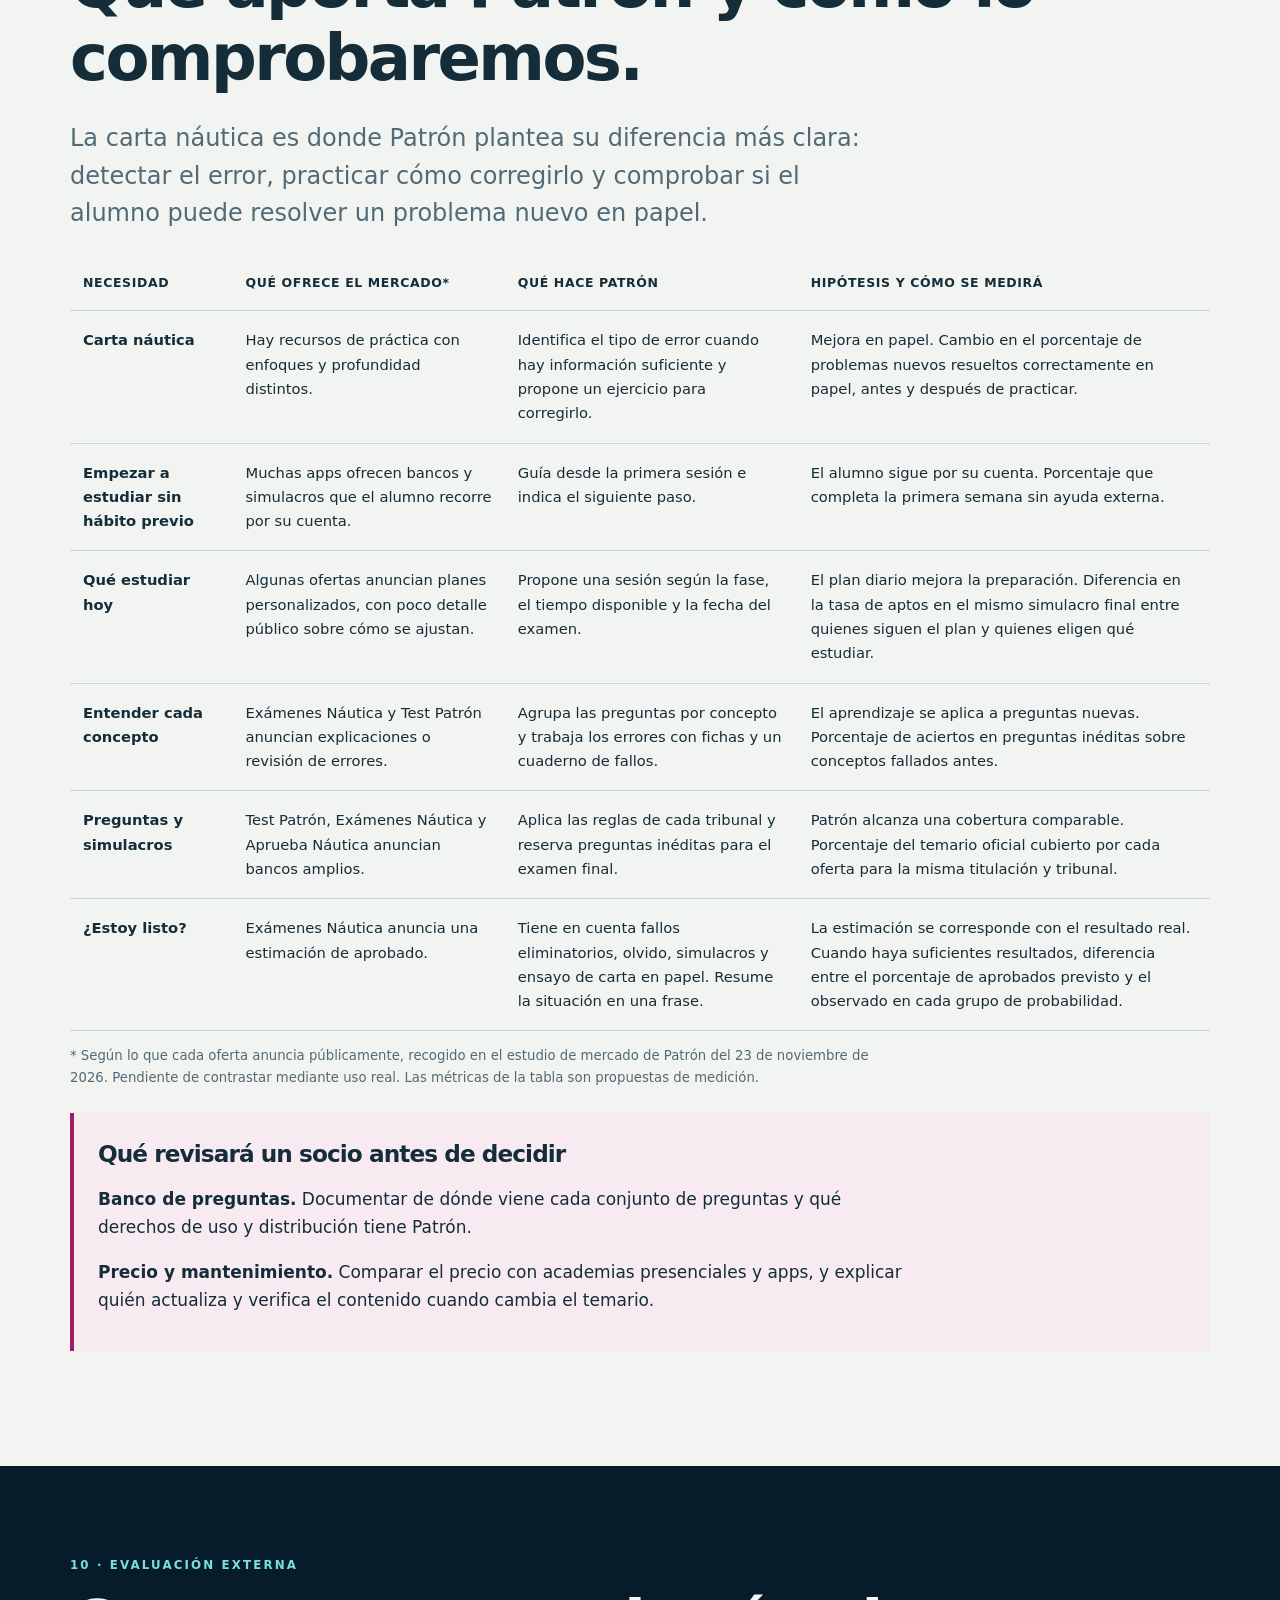
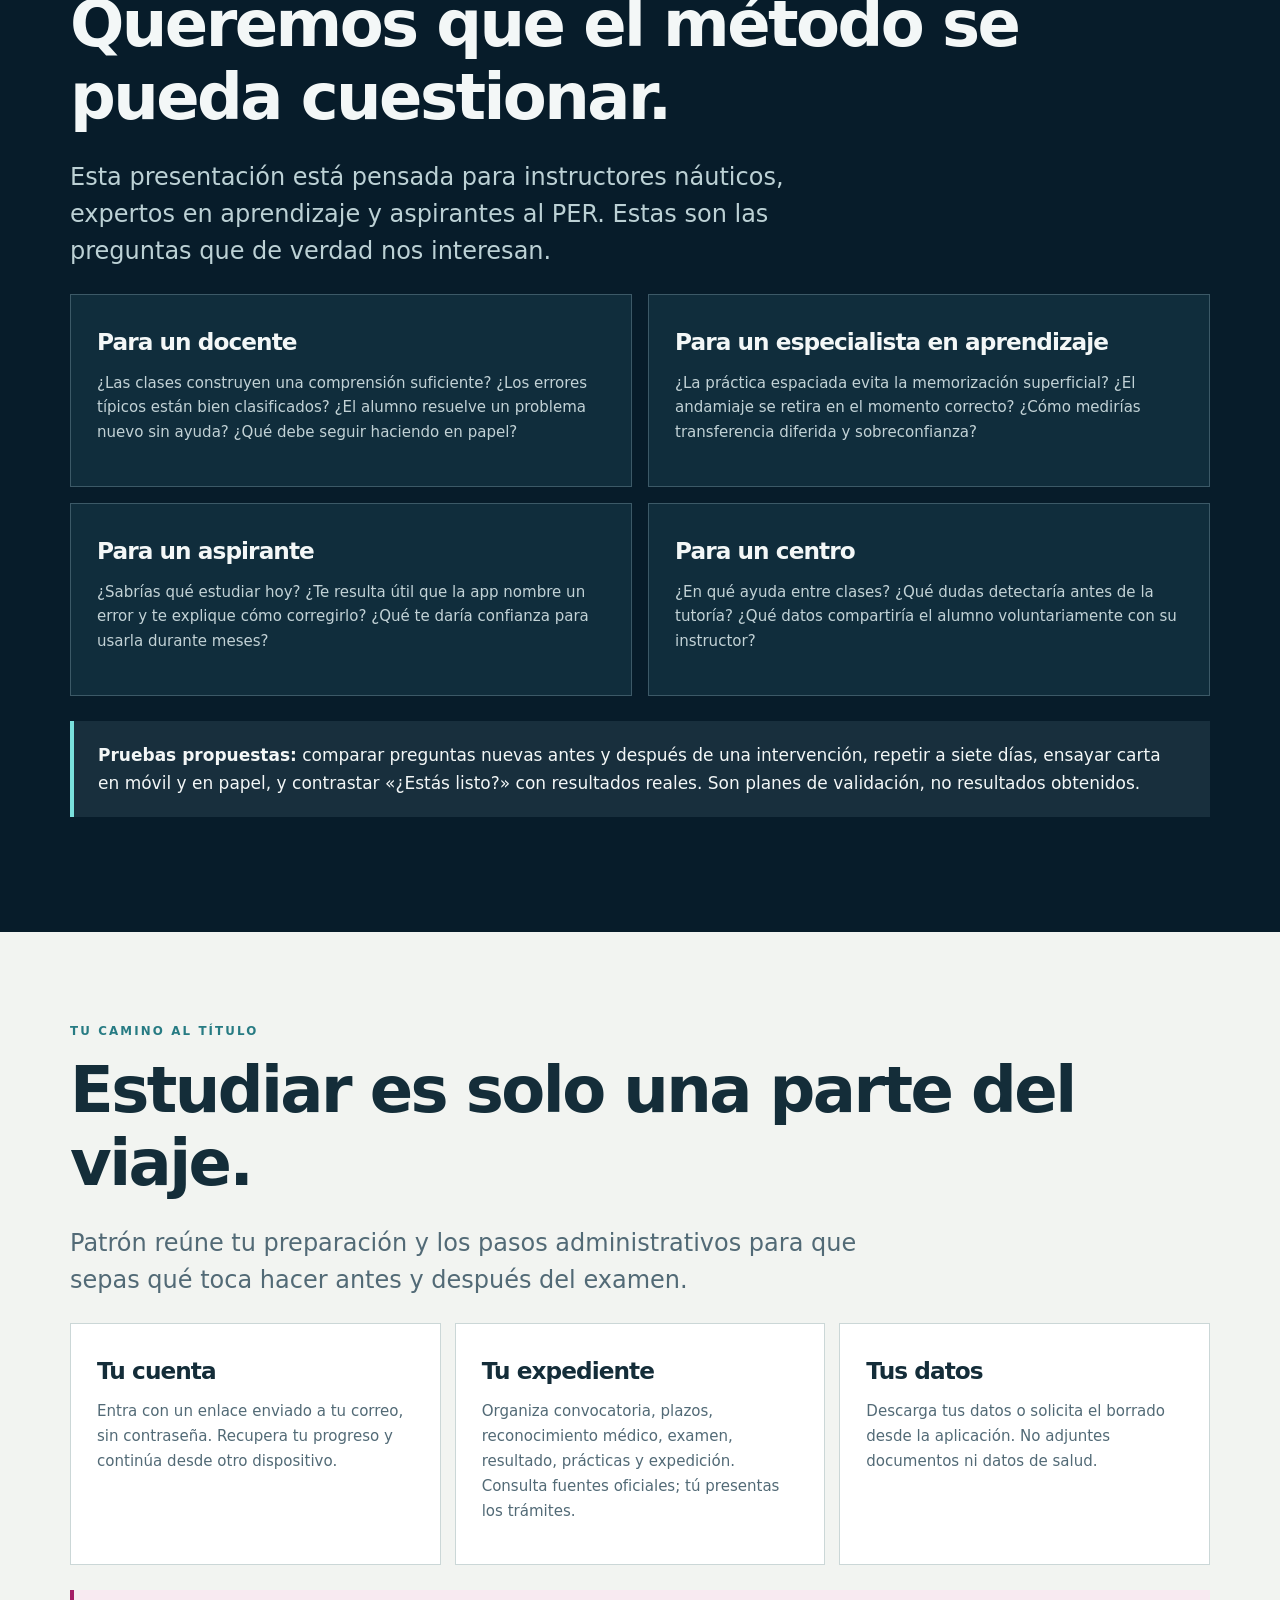
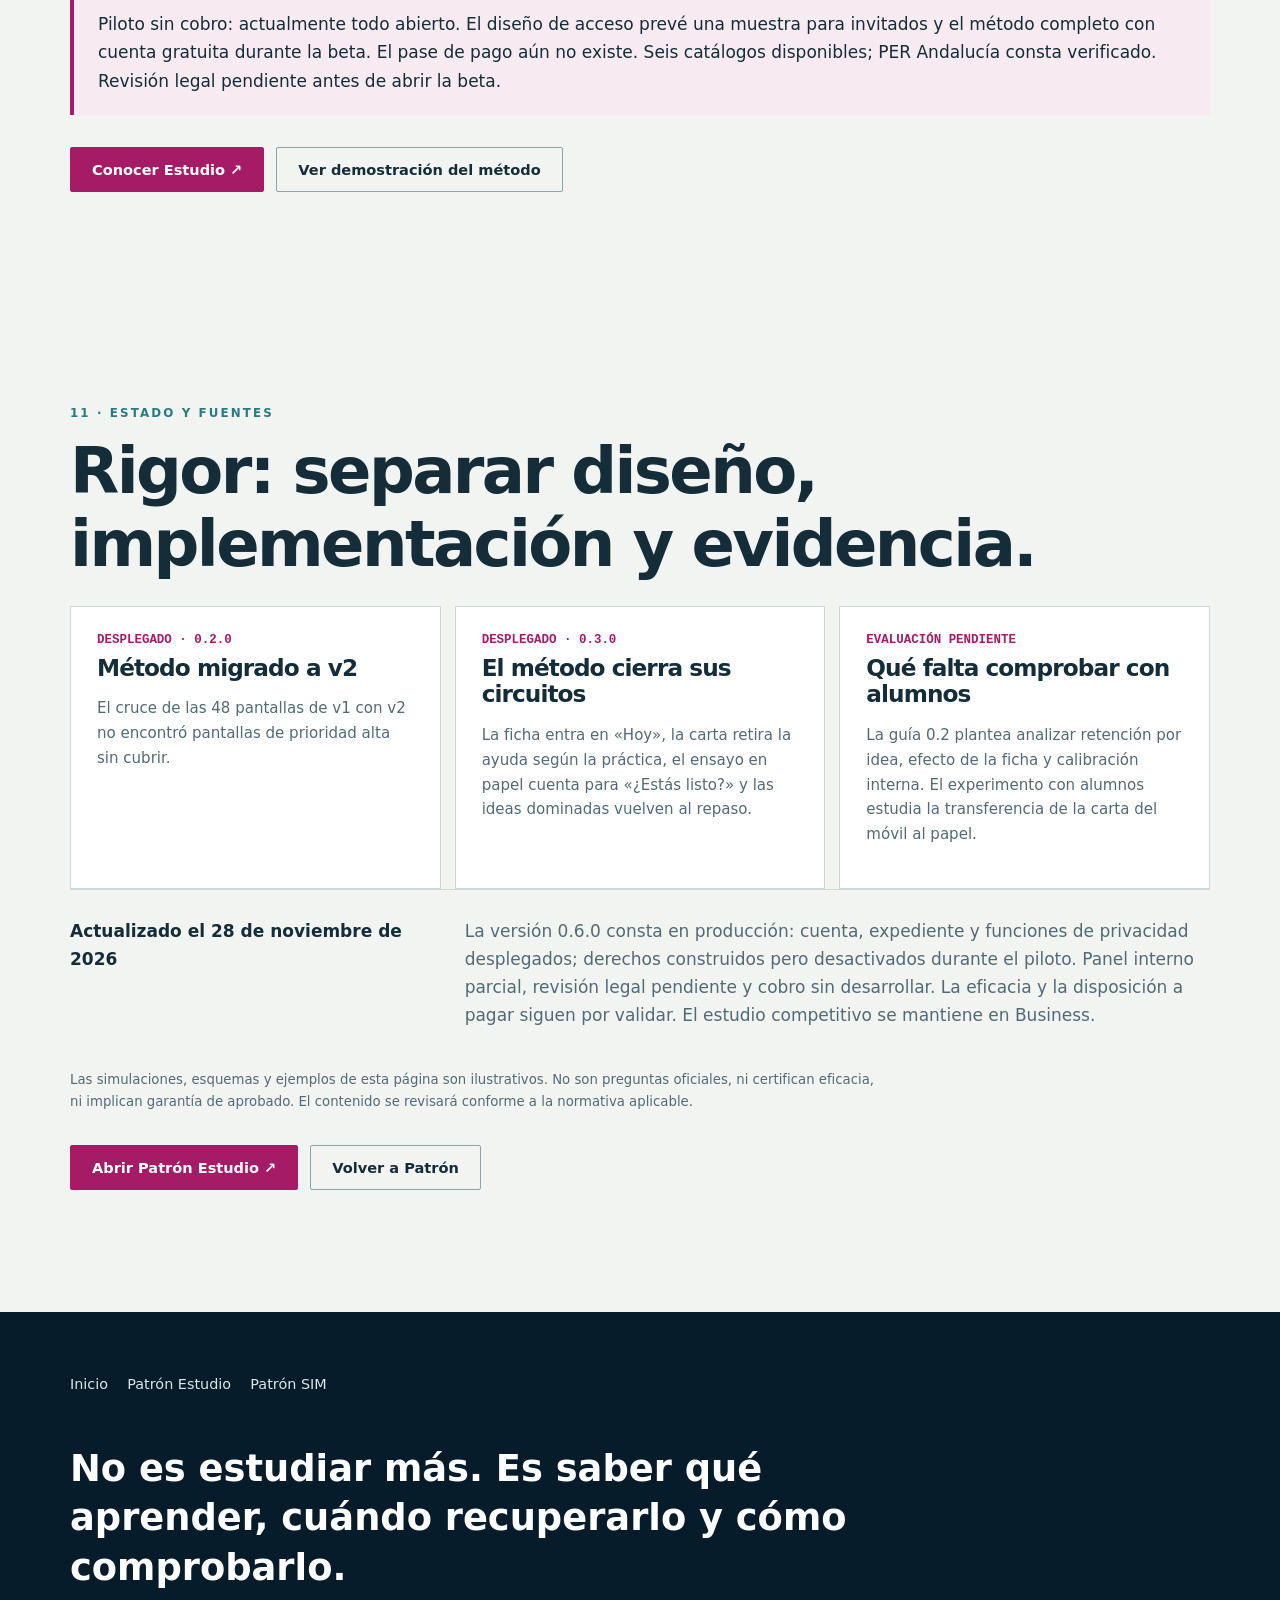
==== commit b66c7aa9: "docs(web): alinear landings con Estudio 0.6.0" ====
--- a/metodo.html
+++ b/metodo.html
@@ -65,14 +65,14 @@
       <li><a href="./sim.html">Patrón SIM</a></li>
     </ul>
   </nav>
-</header><div class="site-section-nav"><nav class="site-section-inner" aria-label="Secciones de Estudio"><a href="#recorrido">Recorrido</a><a href="#motor">El método</a><a href="#ejercicio-leccion">Ejercicios en las lecciones</a><a href="#carta">Carta</a><a href="#experiencia">Demostración</a><a href="#comparativa">Comparación</a><a href="#expertos">Para expertos</a></nav></div>
+</header><div class="site-section-nav"><nav class="site-section-inner" aria-label="Secciones de Estudio"><a href="#recorrido">Recorrido</a><a href="#expediente">Tu expediente</a><a href="#motor">El método</a><a href="#ejercicio-leccion">Ejercicios en las lecciones</a><a href="#carta">Carta</a><a href="#experiencia">Demostración</a><a href="#comparativa">Comparación</a><a href="#expertos">Para expertos</a></nav></div>
 <main><div class="hero method-hero cinematic-photo-hero" aria-label="Patrón Estudio: portada cinematográfica con una carta náutica, el mar, un faro y la travesía del aprendizaje">
 <div class="cinematic-frame" role="img" aria-label="El examen no se memoriza. Se conquista. Portada cinematográfica con barco, brújula, carta, mar y faro."></div>
 <div class="cinematic-mobile-copy wrap"><div class="hero-kicker">PATRÓN ESTUDIO / EL MÉTODO</div><h1>EL EXAMEN NO SE MEMORIZA.<br><span>SE CONQUISTA.</span></h1><p>De cada error, una lección. De cada lección, un paso hacia tu título.</p></div>
-<div class="cinematic-actions wrap"><a href="#recorrido" class="btn primary">Descubrir el método <span aria-hidden="true">↗</span></a><a href="#experiencia" class="btn hero-secondary">Probar una sesión <span aria-hidden="true">↓</span></a><span class="cinematic-caption">Propuesta pedagógica en desarrollo · Imagen conceptual</span></div>
+<div class="cinematic-actions wrap"><a href="#recorrido" class="btn primary">Descubrir el método <span aria-hidden="true">↗</span></a><a href="https://patron.canoydamas.es/" class="btn hero-secondary">Abrir Estudio <span aria-hidden="true">↗</span></a><span class="cinematic-caption">Estudio 0.6.0 · Piloto sin cobro · Imagen conceptual</span></div>
 </div>
 <section id="problema"><div class="wrap"><div class="eyebrow">01 · El problema</div><h2>Una pregunta acertada no siempre significa una idea aprendida.</h2><p class="lead">Muchos alumnos preparan el PER alternando temario, test, carta y simulacros. El reto no es solo disponer de recursos: es saber qué estudiar, comprender el error y recordar la solución cuando aparezca otro enunciado.</p><div class="grid"><article class="tile"><div class="num">FRICCIÓN 01</div><h3>¿Qué estudio hoy?</h3><p>Con poco tiempo, elegir entre teoría, carta, repaso y exámenes consume energía antes de empezar.</p></article><article class="tile"><div class="num">FRICCIÓN 02</div><h3>¿Por qué fallo?</h3><p>Conocer la respuesta correcta no siempre aclara si falló la idea, el procedimiento, el signo o el cálculo.</p></article><article class="tile"><div class="num">FRICCIÓN 03</div><h3>¿Estoy preparado?</h3><p>Un porcentaje global de aciertos puede ocultar un suspenso por límites de fallos en materias concretas.</p></article></div><div class="callout"><strong>La propuesta:</strong> no vender más preguntas como solución universal, sino conectar cada actividad con la siguiente decisión de aprendizaje. La superioridad respecto a alternativas todavía debe validarse.</div></div></section>
-<section id="recorrido" class="dark"><div class="wrap"><div class="eyebrow">02 · El recorrido del alumno</div><h2>Del primer día al examen. Sin perder el hilo.</h2><p class="lead">El método no es una pantalla. Es un itinerario que cambia cuando el alumno aprende, falla, se ausenta o se acerca a su convocatoria.</p><div class="grid"><div class="tile"><div class="num">PRIMER DÍA</div><h3>Empieza sin bloqueo</h3><p>Elige titulación y, cuando proceda, módulo y tribunal. Puede indicar fecha y minutos diarios. El test de nivel de unos ocho minutos es opcional; también puede empezar directamente.</p></div><div class="tile"><div class="num">DÍA A DÍA</div><h3>«Hoy» propone</h3><p>Una sesión con dos o tres pasos: clase, repaso, tanda, dosis o simulacro, según lo que necesita. Se puede parar y seguir.</p></div><div class="tile"><div class="num">DESPUÉS DE CADA SESIÓN</div><h3>Parte de travesía</h3><p>Qué ideas se han ganado, cuáles vuelven, qué faro se ha encendido y qué tocará mañana. No se confunde actividad con dominio.</p></div><div class="tile"><div class="num">CON FECHA DE EXAMEN</div><h3>Plan realista</h3><p>Reparte el trabajo pendiente, considera minutos disponibles y reconoce retrasos sin culpabilizar. Si no cabe todo, debe decirlo.</p></div><div class="tile"><div class="num">ÚLTIMA SEMANA</div><h3>Priorizar y descansar</h3><p>Repaso de ideas que se resisten, simulacro, revisión y víspera ligera. El día del examen no propone tareas nuevas.</p></div><div class="tile"><div class="num">DESPUÉS</div><h3>Aprender del resultado</h3><p>Pregunta cómo fue y permite revisar el resultado real. Si hay que repetir, la siguiente travesía parte de las dificultades observadas.</p></div></div></div></section>
+<section id="recorrido" class="dark"><div class="wrap"><div class="eyebrow">02 · El recorrido del alumno</div><h2>Del primer día al título. Sin perder el hilo.</h2><p class="lead">El método no es una pantalla. Es un itinerario que cambia cuando el alumno aprende, falla, se ausenta o se acerca a su convocatoria.</p><div class="grid"><div class="tile"><div class="num">PRIMER DÍA</div><h3>Empieza sin bloqueo</h3><p>Elige titulación y, cuando proceda, módulo y tribunal. Puede indicar fecha y minutos diarios. El test de nivel de unos ocho minutos es opcional; también puede empezar directamente.</p></div><div class="tile"><div class="num">DÍA A DÍA</div><h3>«Hoy» propone</h3><p>Una sesión con dos o tres pasos: clase, repaso, tanda, dosis o simulacro, según lo que necesita. Se puede parar y seguir.</p></div><div class="tile"><div class="num">DESPUÉS DE CADA SESIÓN</div><h3>Parte de travesía</h3><p>Qué ideas se han ganado, cuáles vuelven, qué faro se ha encendido y qué tocará mañana. No se confunde actividad con dominio.</p></div><div class="tile"><div class="num">CON FECHA DE EXAMEN</div><h3>Plan realista</h3><p>Reparte el trabajo pendiente, considera minutos disponibles y reconoce retrasos sin culpabilizar. Si no cabe todo, debe decirlo.</p></div><div class="tile"><div class="num">ÚLTIMA SEMANA</div><h3>Priorizar y descansar</h3><p>Repaso de ideas que se resisten, simulacro, revisión y víspera ligera. El día del examen no propone tareas nuevas.</p></div><div class="tile"><div class="num">DESPUÉS</div><h3>Aprender del resultado</h3><p>Pregunta cómo fue y permite revisar el resultado real. Si hay que repetir, la siguiente travesía parte de las dificultades observadas.</p></div></div></div></section>
 <section id="motor"><div class="wrap"><div class="eyebrow">03 · La arquitectura pedagógica</div><h2>Una cadena de aprendizaje, no un menú de funciones.</h2><p class="lead">El núcleo del método es convertir una respuesta en evidencia útil para decidir qué viene después.</p><div class="flow"><div><b>1. Aprender</b><span>Clase breve, una idea y su aplicación</span></div><div><b>2. Detectar</b><span>Respuesta y dificultad observada</span></div><div><b>3. Explicar</b><span>Ficha, procedimiento o dosis</span></div><div><b>4. Recuperar</b><span>Otra pregunta de la misma idea</span></div><div><b>5. Comprobar</b><span>Variante sin pistas y simulacro</span></div></div><div class="two"><div class="tile"><div class="num">FASE APRENDER</div><h3>Clases + recuperación</h3><p>Mientras quedan temas, «Hoy» intercala clases nuevas con ideas pendientes. Las clases se presentan en tramos breves y respetan dependencias.</p></div><div class="tile"><div class="num">FASE MEZCLAR</div><h3>Dejar de estudiar por compartimentos</h3><p>Cuando el temario está visto, aumenta el peso de los errores, los temas más difíciles y las tandas mezcladas.</p></div><div class="tile"><div class="num">FASE COMPROBAR</div><h3>Prepararse para las reglas reales</h3><p>Con el examen a catorce días o menos, o cuando se alcanza «listo», ganan peso los simulacros y la comprobación.</p></div><div class="tile"><div class="num">EL RITMO</div><h3>20 minutos por defecto</h3><p>La sesión se adapta al tiempo diario. Se puede detener sin perder el hilo. El objetivo es la continuidad, no una racha que castigue ausencias.</p></div></div></div></section>
 <section id="ejercicio-leccion"><div class="wrap">
 <p class="eyebrow">Diseño editorial de las lecciones · Propuesta</p>
@@ -89,4 +89,4 @@
 <section class="dark" id="motivacion"><div class="wrap"><div class="eyebrow">08 · La experiencia humana</div><h2>Una travesía que acompaña. Sin convertir estudiar en un videojuego.</h2><div class="grid"><div class="tile"><div class="num">LA DERROTA</div><h3>Cinco faros</h3><p>La carta muestra el camino. En la especificación, un faro se enciende cuando el alumno domina el 80 % de las ideas de su tramo.</p></div><div class="tile"><div class="num">LOS RANGOS</div><h3>De Grumete a Patrón</h3><p>Reconocen progreso real y no bajan. No se premia responder deprisa ni acumular preguntas.</p></div><div class="tile"><div class="num">RADIO DE A BORDO</div><h3>Aprender sin mirar</h3><p>El pódcast acompaña desplazamientos y refuerza clases. Escuchar no equivale a dominar una idea.</p></div></div><p class="lead" style="margin-top:32px">Si un alumno desaparece cinco días, el método debe ayudarle a retomar el rumbo, no hacerle sentir que ha fracasado por romper una racha.</p></div></section>
 <section id="comparativa"><div class="wrap"><div class="eyebrow">09 · Comparación y validación</div><h2>Qué aporta Patrón y cómo lo comprobaremos.</h2><p class="lead">La carta náutica es donde Patrón plantea su diferencia más clara: detectar el error, practicar cómo corregirlo y comprobar si el alumno puede resolver un problema nuevo en papel.</p><div class="table-scroll" tabindex="0" role="region" aria-label="Comparación de Patrón Estudio"><table aria-describedby="comparativa-fuente"><thead><tr><th scope="col">Necesidad</th><th scope="col">Qué ofrece el mercado*</th><th scope="col">Qué hace Patrón</th><th scope="col">Hipótesis y cómo se medirá</th></tr></thead><tbody><tr><td><strong>Carta náutica</strong></td><td>Hay recursos de práctica con enfoques y profundidad distintos.</td><td>Identifica el tipo de error cuando hay información suficiente y propone un ejercicio para corregirlo.</td><td>Mejora en papel. Cambio en el porcentaje de problemas nuevos resueltos correctamente en papel, antes y después de practicar.</td></tr><tr><td><strong>Empezar a estudiar sin hábito previo</strong></td><td>Muchas apps ofrecen bancos y simulacros que el alumno recorre por su cuenta.</td><td>Guía desde la primera sesión e indica el siguiente paso.</td><td>El alumno sigue por su cuenta. Porcentaje que completa la primera semana sin ayuda externa.</td></tr><tr><td><strong>Qué estudiar hoy</strong></td><td>Algunas ofertas anuncian planes personalizados, con poco detalle público sobre cómo se ajustan.</td><td>Propone una sesión según la fase, el tiempo disponible y la fecha del examen.</td><td>El plan diario mejora la preparación. Diferencia en la tasa de aptos en el mismo simulacro final entre quienes siguen el plan y quienes eligen qué estudiar.</td></tr><tr><td><strong>Entender cada concepto</strong></td><td>Exámenes Náutica y Test Patrón anuncian explicaciones o revisión de errores.</td><td>Agrupa las preguntas por concepto y trabaja los errores con fichas y un cuaderno de fallos.</td><td>El aprendizaje se aplica a preguntas nuevas. Porcentaje de aciertos en preguntas inéditas sobre conceptos fallados antes.</td></tr><tr><td><strong>Preguntas y simulacros</strong></td><td>Test Patrón, Exámenes Náutica y Aprueba Náutica anuncian bancos amplios.</td><td>Aplica las reglas de cada tribunal y reserva preguntas inéditas para el examen final.</td><td>Patrón alcanza una cobertura comparable. Porcentaje del temario oficial cubierto por cada oferta para la misma titulación y tribunal.</td></tr><tr><td><strong>¿Estoy listo?</strong></td><td>Exámenes Náutica anuncia una estimación de aprobado.</td><td>Tiene en cuenta fallos eliminatorios, olvido, simulacros y ensayo de carta en papel. Resume la situación en una frase.</td><td>La estimación se corresponde con el resultado real. Cuando haya suficientes resultados, diferencia entre el porcentaje de aprobados previsto y el observado en cada grupo de probabilidad.</td></tr></tbody></table></div><p class="small" id="comparativa-fuente">* Según lo que cada oferta anuncia públicamente, recogido en el estudio de mercado de Patrón del 23 de noviembre de 2026. Pendiente de contrastar mediante uso real. Las métricas de la tabla son propuestas de medición.</p><aside class="callout" aria-label="Nota para inversores y socios"><h3>Qué revisará un socio antes de decidir</h3><p><strong>Banco de preguntas.</strong> Documentar de dónde viene cada conjunto de preguntas y qué derechos de uso y distribución tiene Patrón.</p><p><strong>Precio y mantenimiento.</strong> Comparar el precio con academias presenciales y apps, y explicar quién actualiza y verifica el contenido cuando cambia el temario.</p></aside></div></section>
 <section class="dark" id="expertos"><div class="wrap"><div class="eyebrow">10 · Evaluación externa</div><h2>Queremos que el método se pueda cuestionar.</h2><p class="lead">Esta presentación está pensada para instructores náuticos, expertos en aprendizaje y aspirantes al PER. Estas son las preguntas que de verdad nos interesan.</p><div class="two"><div class="tile"><h3>Para un docente</h3><p>¿Las clases construyen una comprensión suficiente? ¿Los errores típicos están bien clasificados? ¿El alumno resuelve un problema nuevo sin ayuda? ¿Qué debe seguir haciendo en papel?</p></div><div class="tile"><h3>Para un especialista en aprendizaje</h3><p>¿La práctica espaciada evita la memorización superficial? ¿El andamiaje se retira en el momento correcto? ¿Cómo medirías transferencia diferida y sobreconfianza?</p></div><div class="tile"><h3>Para un aspirante</h3><p>¿Sabrías qué estudiar hoy? ¿Te resulta útil que la app nombre un error y te explique cómo corregirlo? ¿Qué te daría confianza para usarla durante meses?</p></div><div class="tile"><h3>Para un centro</h3><p>¿En qué ayuda entre clases? ¿Qué dudas detectaría antes de la tutoría? ¿Qué datos compartiría el alumno voluntariamente con su instructor?</p></div></div><div class="callout"><strong>Pruebas propuestas:</strong> comparar preguntas nuevas antes y después de una intervención, repetir a siete días, ensayar carta en móvil y en papel, y contrastar «¿Estás listo?» con resultados reales. Son planes de validación, no resultados obtenidos.</div></div></section>
-<section id="estado"><div class="wrap"><div class="eyebrow">11 · Estado y fuentes</div><h2>Rigor: separar diseño, implementación y evidencia.</h2><div class="grid"><div class="tile"><div class="num">DESPLEGADO · 0.2.0</div><h3>Método migrado a v2</h3><p>El cruce de las 48 pantallas de v1 con v2 no encontró pantallas de prioridad alta sin cubrir.</p></div><div class="tile"><div class="num">DESPLEGADO · 0.3.0</div><h3>El método cierra sus circuitos</h3><p>La ficha entra en «Hoy», la carta retira la ayuda según la práctica, el ensayo en papel cuenta para «¿Estás listo?» y las ideas dominadas vuelven al repaso.</p></div><div class="tile"><div class="num">EVALUACIÓN PENDIENTE</div><h3>Qué falta comprobar con alumnos</h3><p>La guía 0.2 plantea analizar retención por idea, efecto de la ficha y calibración interna. El experimento con alumnos estudia la transferencia de la carta del móvil al papel.</p></div></div><div class="band"><strong>Actualizado el 25 de noviembre de 2026</strong><p>El nuevo acceso privado por alumno tiene diseño aprobado y está en desarrollo. El estudio competitivo se mantiene en la documentación de negocio.</p></div><p class="small">Las simulaciones, esquemas y ejemplos de esta página son ilustrativos. No son preguntas oficiales, ni certifican eficacia, ni implican garantía de aprobado. El contenido se revisará conforme a la normativa aplicable.</p><div class="buttons"><a href="https://patron.canoydamas.es/" class="btn magenta">Abrir Patrón Estudio ↗</a><a href="./" class="btn">Volver a Patrón</a></div></div></section></main><footer><div class="wrap"><nav class="site-footer-links" aria-label="Seguir explorando Patrón"><a href="./">Inicio</a><a href="./metodo.html">Patrón Estudio</a><a href="./sim.html">Patrón SIM</a></nav><p class="quote">No es estudiar más. Es saber qué aprender, cuándo recuperarlo y cómo comprobarlo.</p><p class="small">Dossier público del método pedagógico · Noviembre 2026 · En desarrollo.</p></div></footer><script>const $=id=>document.getElementById(id);document.querySelectorAll('[data-answer]').forEach(b=>b.addEventListener('click',()=>{$('stage1').classList.add('hidden');$('stage2').classList.remove('hidden');$('diagnosis').textContent=b.dataset.answer==='east'?'Correcto: vamos a comprobar si comprendes la regla.':'Has encontrado una dificultad: vamos a explicar la regla.';}));$('next').addEventListener('click',()=>{$('stage2').classList.add('hidden');$('stage3').classList.remove('hidden')});document.querySelectorAll('[data-transfer]').forEach(b=>b.addEventListener('click',()=>{const ok=b.dataset.transfer==='west';$('stage3').classList.add('hidden');$('stage4').classList.remove('hidden');$('result').textContent=ok?'Has resuelto una variante.':'Esta idea necesita otra oportunidad.';$('result-detail').textContent=ok?'270° corresponde al oeste. Falta comprobar la retención días después.':'270° corresponde al oeste. Una ficha y otro ejemplo pueden ayudarte a consolidar la dirección.'}));$('restart').addEventListener('click',()=>{['stage2','stage3','stage4'].forEach(x=>$(x).classList.add('hidden'));$('stage1').classList.remove('hidden')});const modes={a:['Enfoque A · Construir por intención','La app traza lo que el alumno decide','En vez de exigir precisión con el dedo, el alumno elige referencia, operación, valor y sentido. El trazado permite discutir si el procedimiento era correcto.'],b:['Enfoque B · Estimar y descartar','Primero el ojo, después la cuenta','Antes de calcular, el alumno estima cuadrante, magnitud y coherencia. Aprende a detectar soluciones imposibles y a gestionar el tiempo sin depender de atajos falsos.'],c:['Enfoque C · Aprender guiado','Reconocer, planificar y retirar las pistas','Primero identifica datos y objetivo; después ordena el plan, resuelve con ayuda progresiva y acaba con una variante nueva sin pistas.']};document.querySelectorAll('[data-mode]').forEach(b=>b.addEventListener('click',()=>{document.querySelectorAll('[data-mode]').forEach(x=>x.setAttribute('aria-pressed',String(x===b)));const [e,h,p]=modes[b.dataset.mode];$('carta-panel').innerHTML='<div class="eyebrow">'+e+'</div><h3>'+h+'</h3><p>'+p+'</p><p class="small">Mecanismo de maqueta, pendiente de integración y validación.</p>';}));</script></body></html>+<section id="expediente"><div class="wrap"><div class="eyebrow">Tu camino al título</div><h2>Estudiar es solo una parte del viaje.</h2><p class="lead">Patrón reúne tu preparación y los pasos administrativos para que sepas qué toca hacer antes y después del examen.</p><div class="grid"><article class="tile"><h3>Tu cuenta</h3><p>Entra con un enlace enviado a tu correo, sin contraseña. Recupera tu progreso y continúa desde otro dispositivo.</p></article><article class="tile"><h3>Tu expediente</h3><p>Organiza convocatoria, plazos, reconocimiento médico, examen, resultado, prácticas y expedición. Consulta fuentes oficiales; tú presentas los trámites.</p></article><article class="tile"><h3>Tus datos</h3><p>Descarga tus datos o solicita el borrado desde la aplicación. No adjuntes documentos ni datos de salud.</p></article></div><div class="callout">Piloto sin cobro: actualmente todo abierto. El diseño de acceso prevé una muestra para invitados y el método completo con cuenta gratuita durante la beta. El pase de pago aún no existe. Seis catálogos disponibles; PER Andalucía consta verificado. Revisión legal pendiente antes de abrir la beta.</div><div class="buttons"><a href="https://patron.canoydamas.es/" class="btn magenta">Conocer Estudio ↗</a><a href="#experiencia" class="btn">Ver demostración del método</a></div></div></section><section id="estado"><div class="wrap"><div class="eyebrow">11 · Estado y fuentes</div><h2>Rigor: separar diseño, implementación y evidencia.</h2><div class="grid"><div class="tile"><div class="num">DESPLEGADO · 0.2.0</div><h3>Método migrado a v2</h3><p>El cruce de las 48 pantallas de v1 con v2 no encontró pantallas de prioridad alta sin cubrir.</p></div><div class="tile"><div class="num">DESPLEGADO · 0.3.0</div><h3>El método cierra sus circuitos</h3><p>La ficha entra en «Hoy», la carta retira la ayuda según la práctica, el ensayo en papel cuenta para «¿Estás listo?» y las ideas dominadas vuelven al repaso.</p></div><div class="tile"><div class="num">EVALUACIÓN PENDIENTE</div><h3>Qué falta comprobar con alumnos</h3><p>La guía 0.2 plantea analizar retención por idea, efecto de la ficha y calibración interna. El experimento con alumnos estudia la transferencia de la carta del móvil al papel.</p></div></div><div class="band"><strong>Actualizado el 28 de noviembre de 2026</strong><p>La versión 0.6.0 consta en producción: cuenta, expediente y funciones de privacidad desplegados; derechos construidos pero desactivados durante el piloto. Panel interno parcial, revisión legal pendiente y cobro sin desarrollar. La eficacia y la disposición a pagar siguen por validar. El estudio competitivo se mantiene en Business.</p></div><p class="small">Las simulaciones, esquemas y ejemplos de esta página son ilustrativos. No son preguntas oficiales, ni certifican eficacia, ni implican garantía de aprobado. El contenido se revisará conforme a la normativa aplicable.</p><div class="buttons"><a href="https://patron.canoydamas.es/" class="btn magenta">Abrir Patrón Estudio ↗</a><a href="./" class="btn">Volver a Patrón</a></div></div></section></main><footer><div class="wrap"><nav class="site-footer-links" aria-label="Seguir explorando Patrón"><a href="./">Inicio</a><a href="./metodo.html">Patrón Estudio</a><a href="./sim.html">Patrón SIM</a></nav><p class="quote">No es estudiar más. Es saber qué aprender, cuándo recuperarlo y cómo comprobarlo.</p><p class="small">Dossier público del método pedagógico · Noviembre 2026 · En desarrollo.</p></div></footer><script>const $=id=>document.getElementById(id);document.querySelectorAll('[data-answer]').forEach(b=>b.addEventListener('click',()=>{$('stage1').classList.add('hidden');$('stage2').classList.remove('hidden');$('diagnosis').textContent=b.dataset.answer==='east'?'Correcto: vamos a comprobar si comprendes la regla.':'Has encontrado una dificultad: vamos a explicar la regla.';}));$('next').addEventListener('click',()=>{$('stage2').classList.add('hidden');$('stage3').classList.remove('hidden')});document.querySelectorAll('[data-transfer]').forEach(b=>b.addEventListener('click',()=>{const ok=b.dataset.transfer==='west';$('stage3').classList.add('hidden');$('stage4').classList.remove('hidden');$('result').textContent=ok?'Has resuelto una variante.':'Esta idea necesita otra oportunidad.';$('result-detail').textContent=ok?'270° corresponde al oeste. Falta comprobar la retención días después.':'270° corresponde al oeste. Una ficha y otro ejemplo pueden ayudarte a consolidar la dirección.'}));$('restart').addEventListener('click',()=>{['stage2','stage3','stage4'].forEach(x=>$(x).classList.add('hidden'));$('stage1').classList.remove('hidden')});const modes={a:['Enfoque A · Construir por intención','La app traza lo que el alumno decide','En vez de exigir precisión con el dedo, el alumno elige referencia, operación, valor y sentido. El trazado permite discutir si el procedimiento era correcto.'],b:['Enfoque B · Estimar y descartar','Primero el ojo, después la cuenta','Antes de calcular, el alumno estima cuadrante, magnitud y coherencia. Aprende a detectar soluciones imposibles y a gestionar el tiempo sin depender de atajos falsos.'],c:['Enfoque C · Aprender guiado','Reconocer, planificar y retirar las pistas','Primero identifica datos y objetivo; después ordena el plan, resuelve con ayuda progresiva y acaba con una variante nueva sin pistas.']};document.querySelectorAll('[data-mode]').forEach(b=>b.addEventListener('click',()=>{document.querySelectorAll('[data-mode]').forEach(x=>x.setAttribute('aria-pressed',String(x===b)));const [e,h,p]=modes[b.dataset.mode];$('carta-panel').innerHTML='<div class="eyebrow">'+e+'</div><h3>'+h+'</h3><p>'+p+'</p><p class="small">Mecanismo de maqueta, pendiente de integración y validación.</p>';}));</script></body></html>
